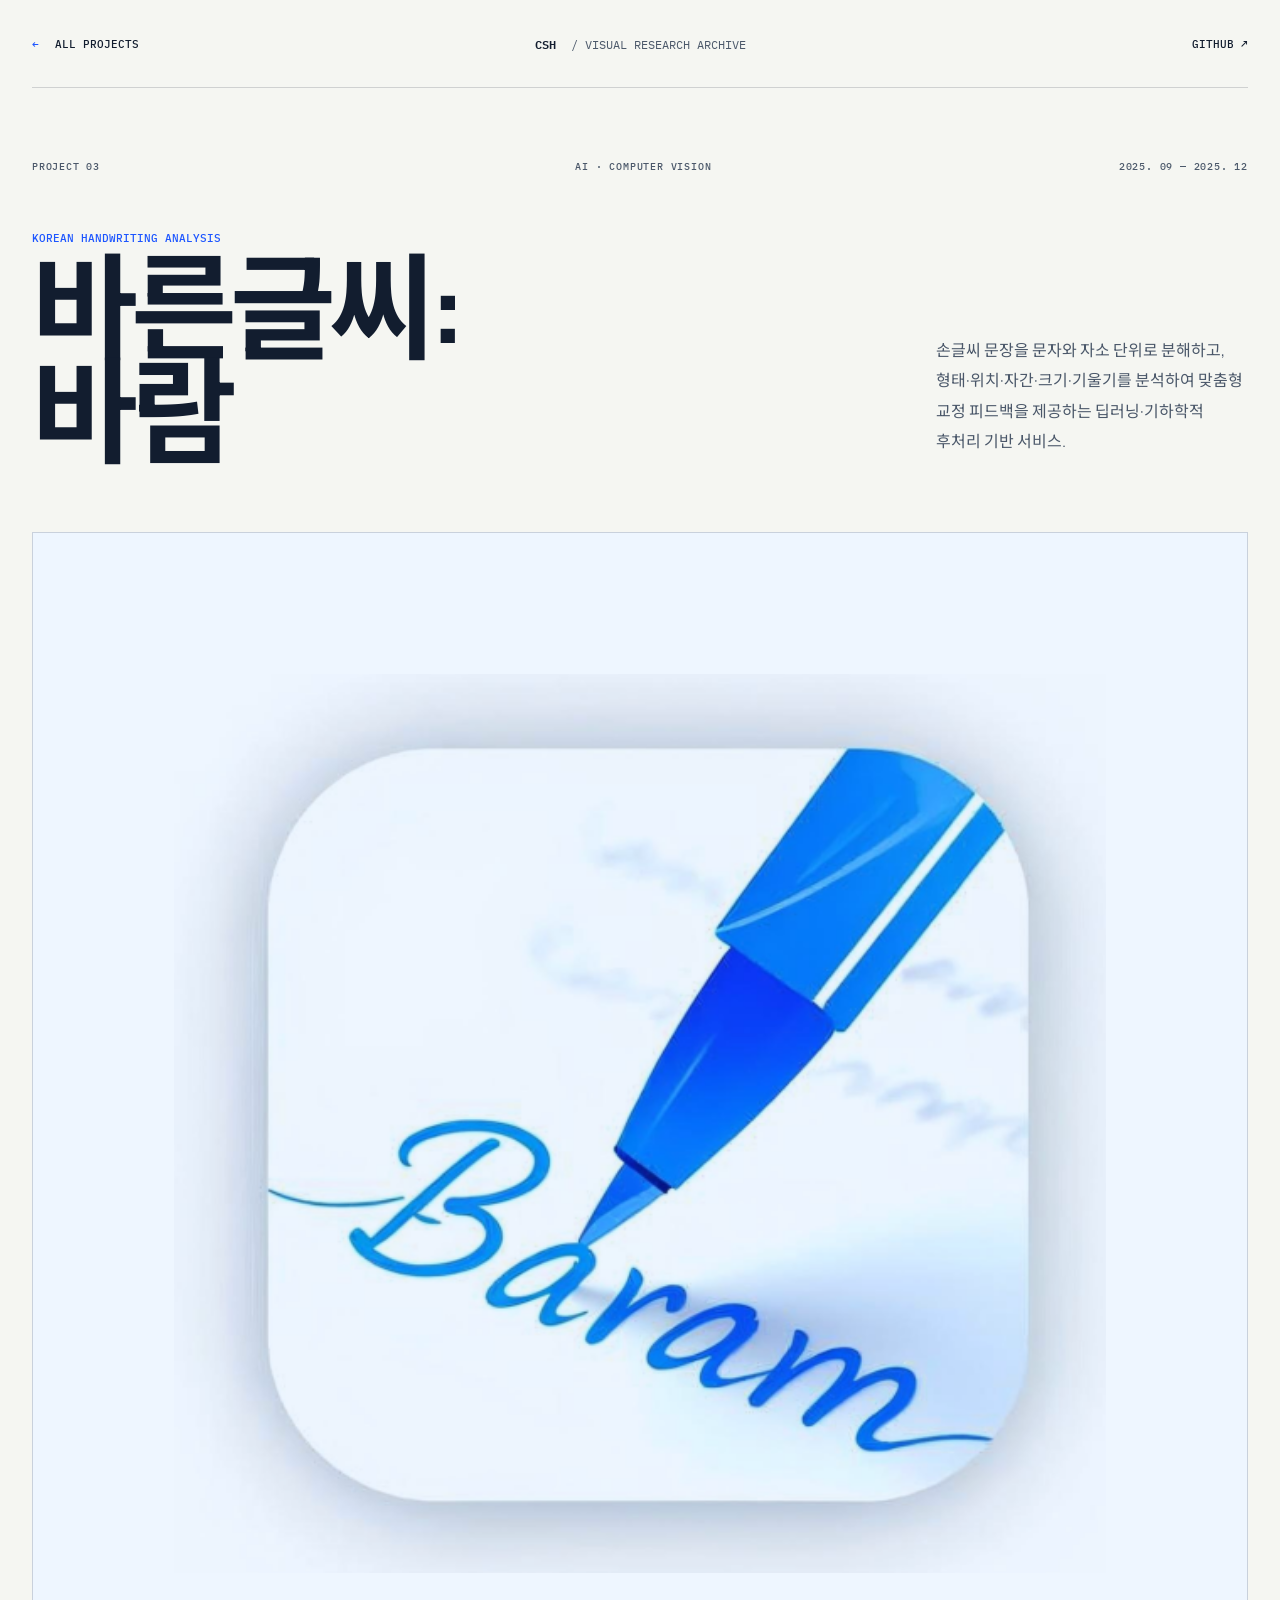
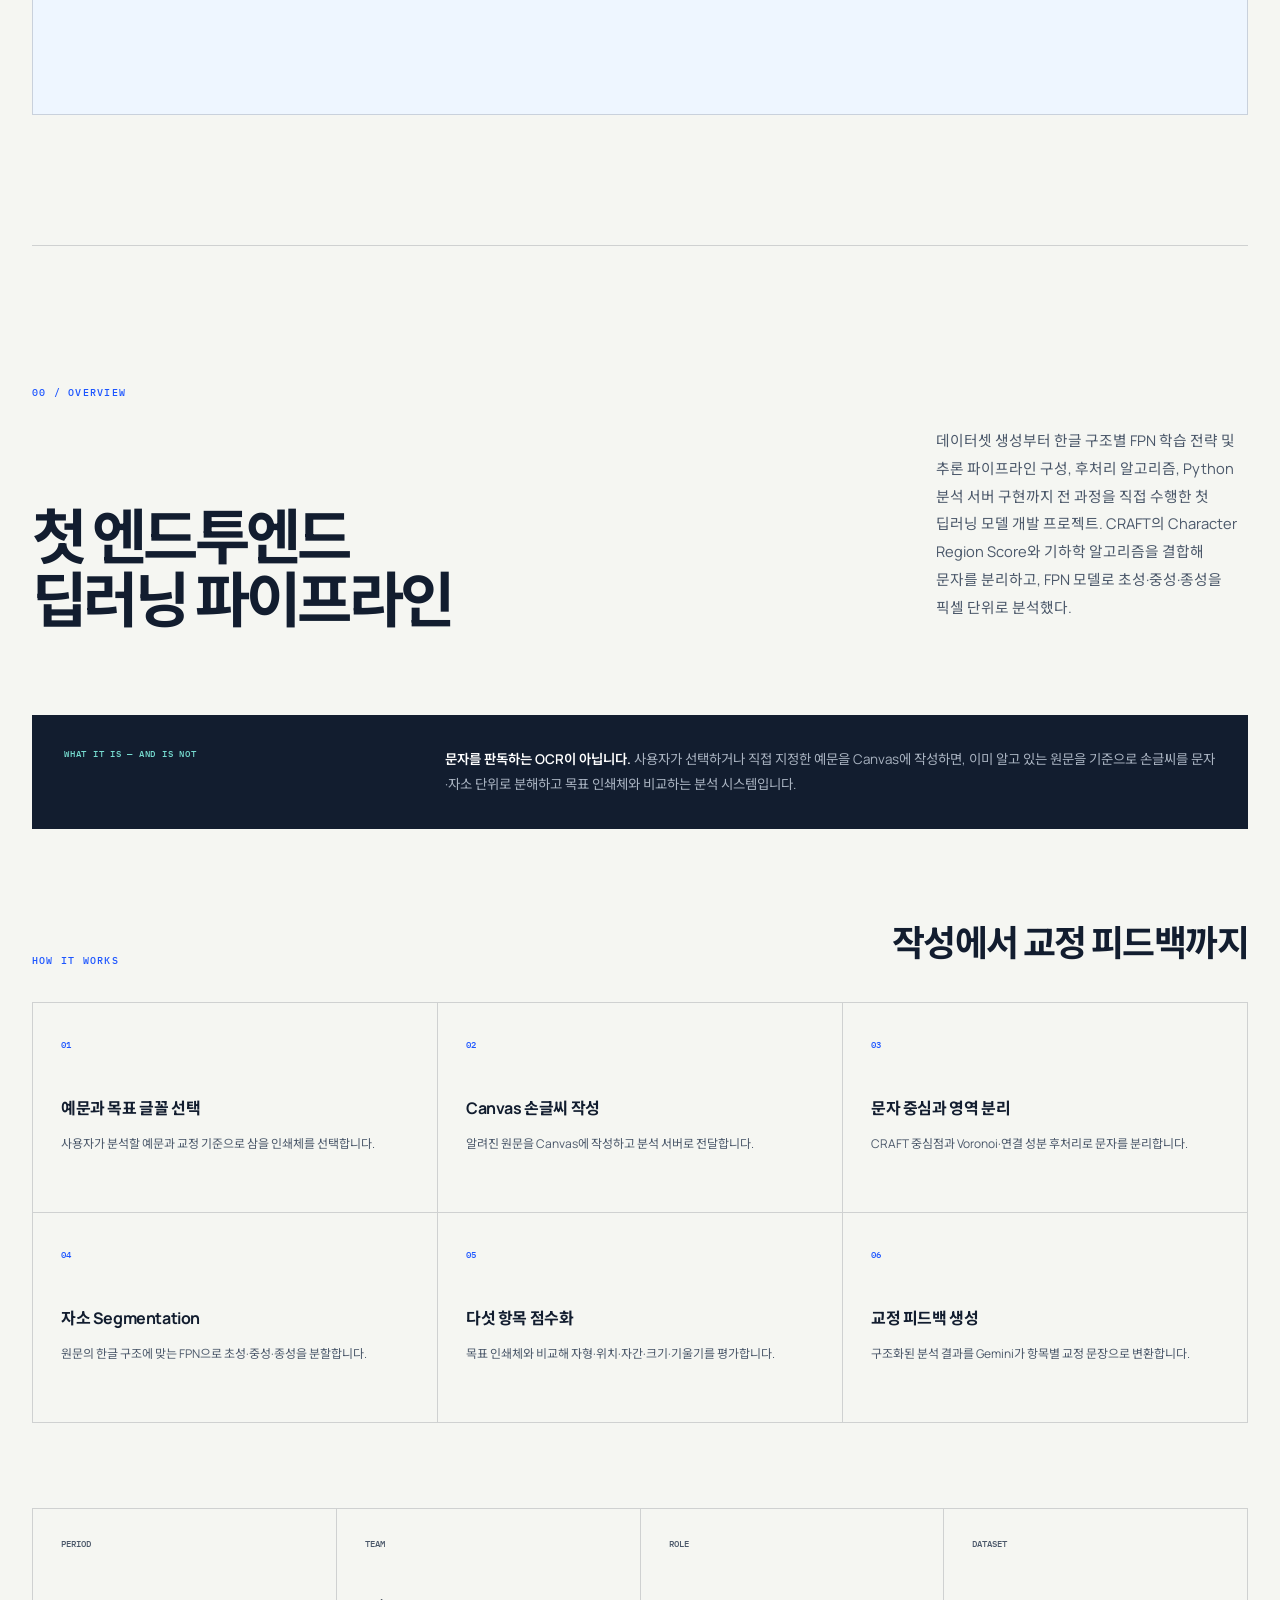
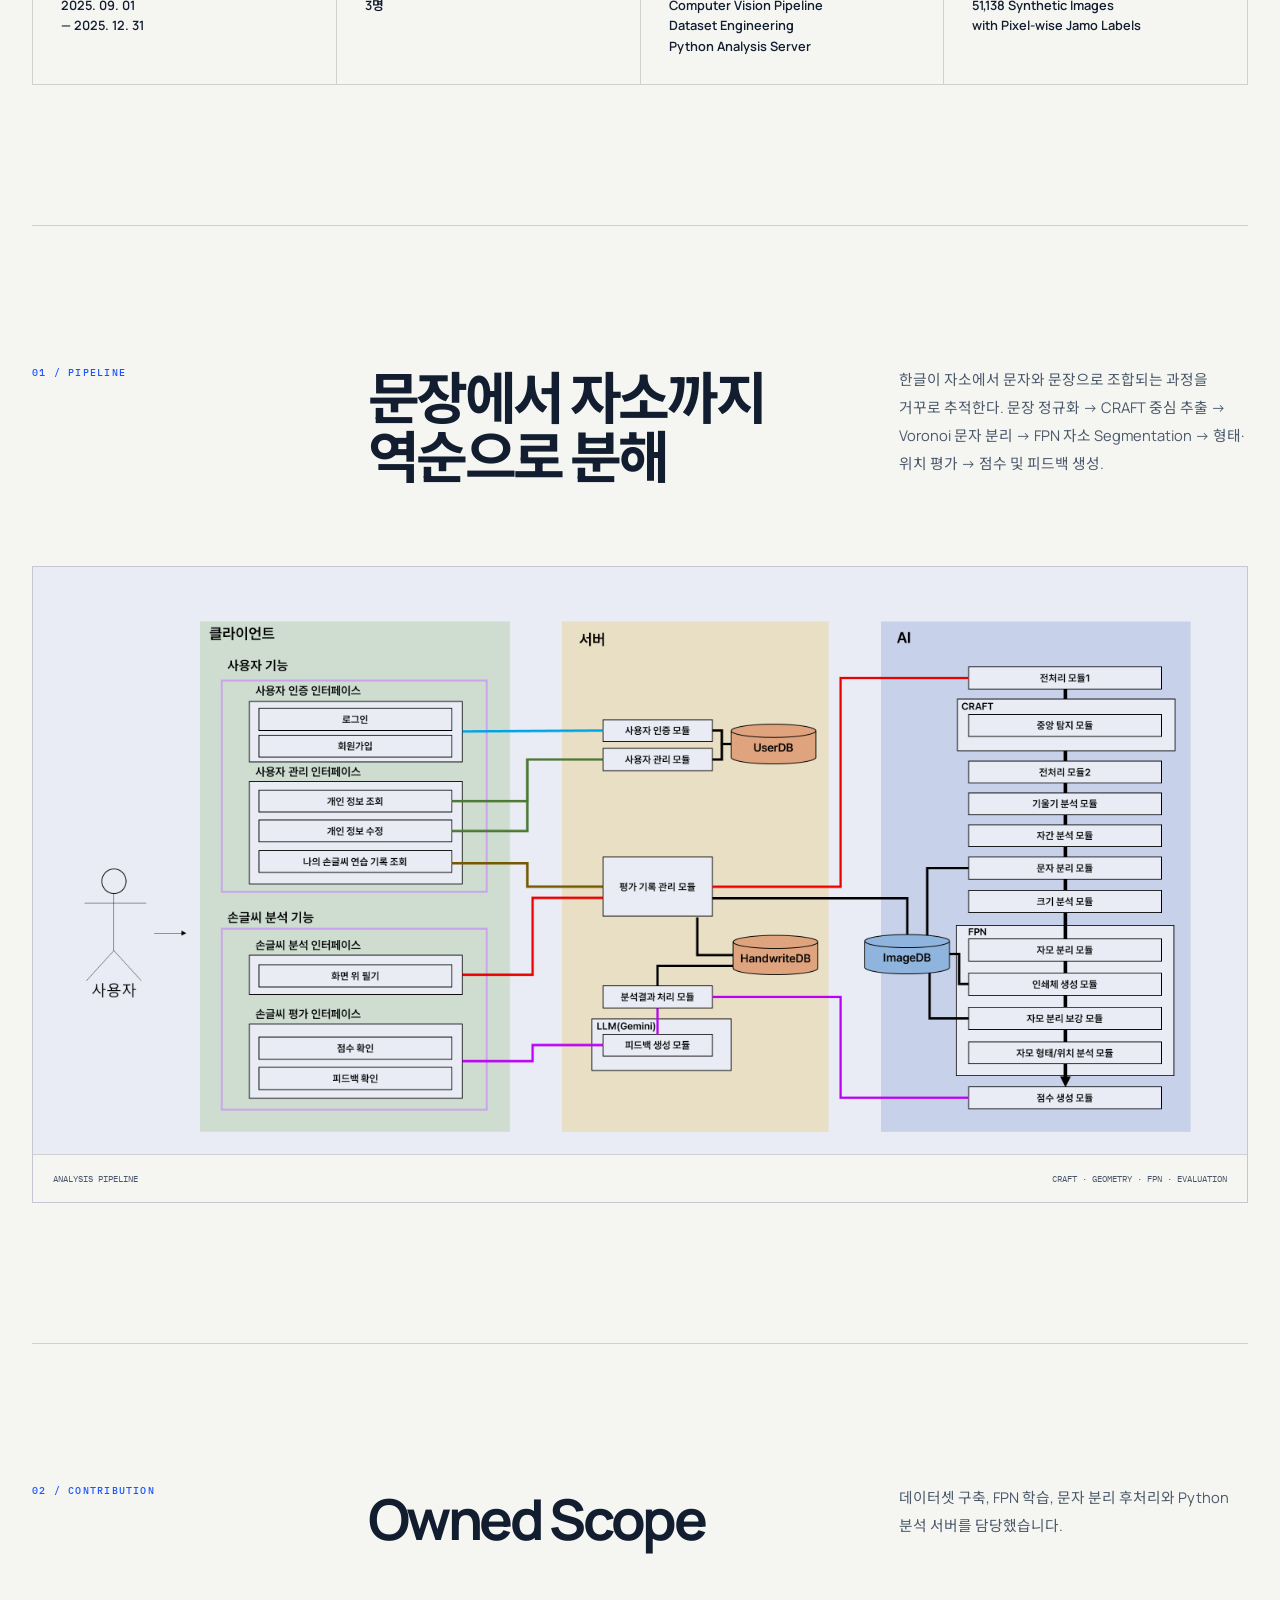
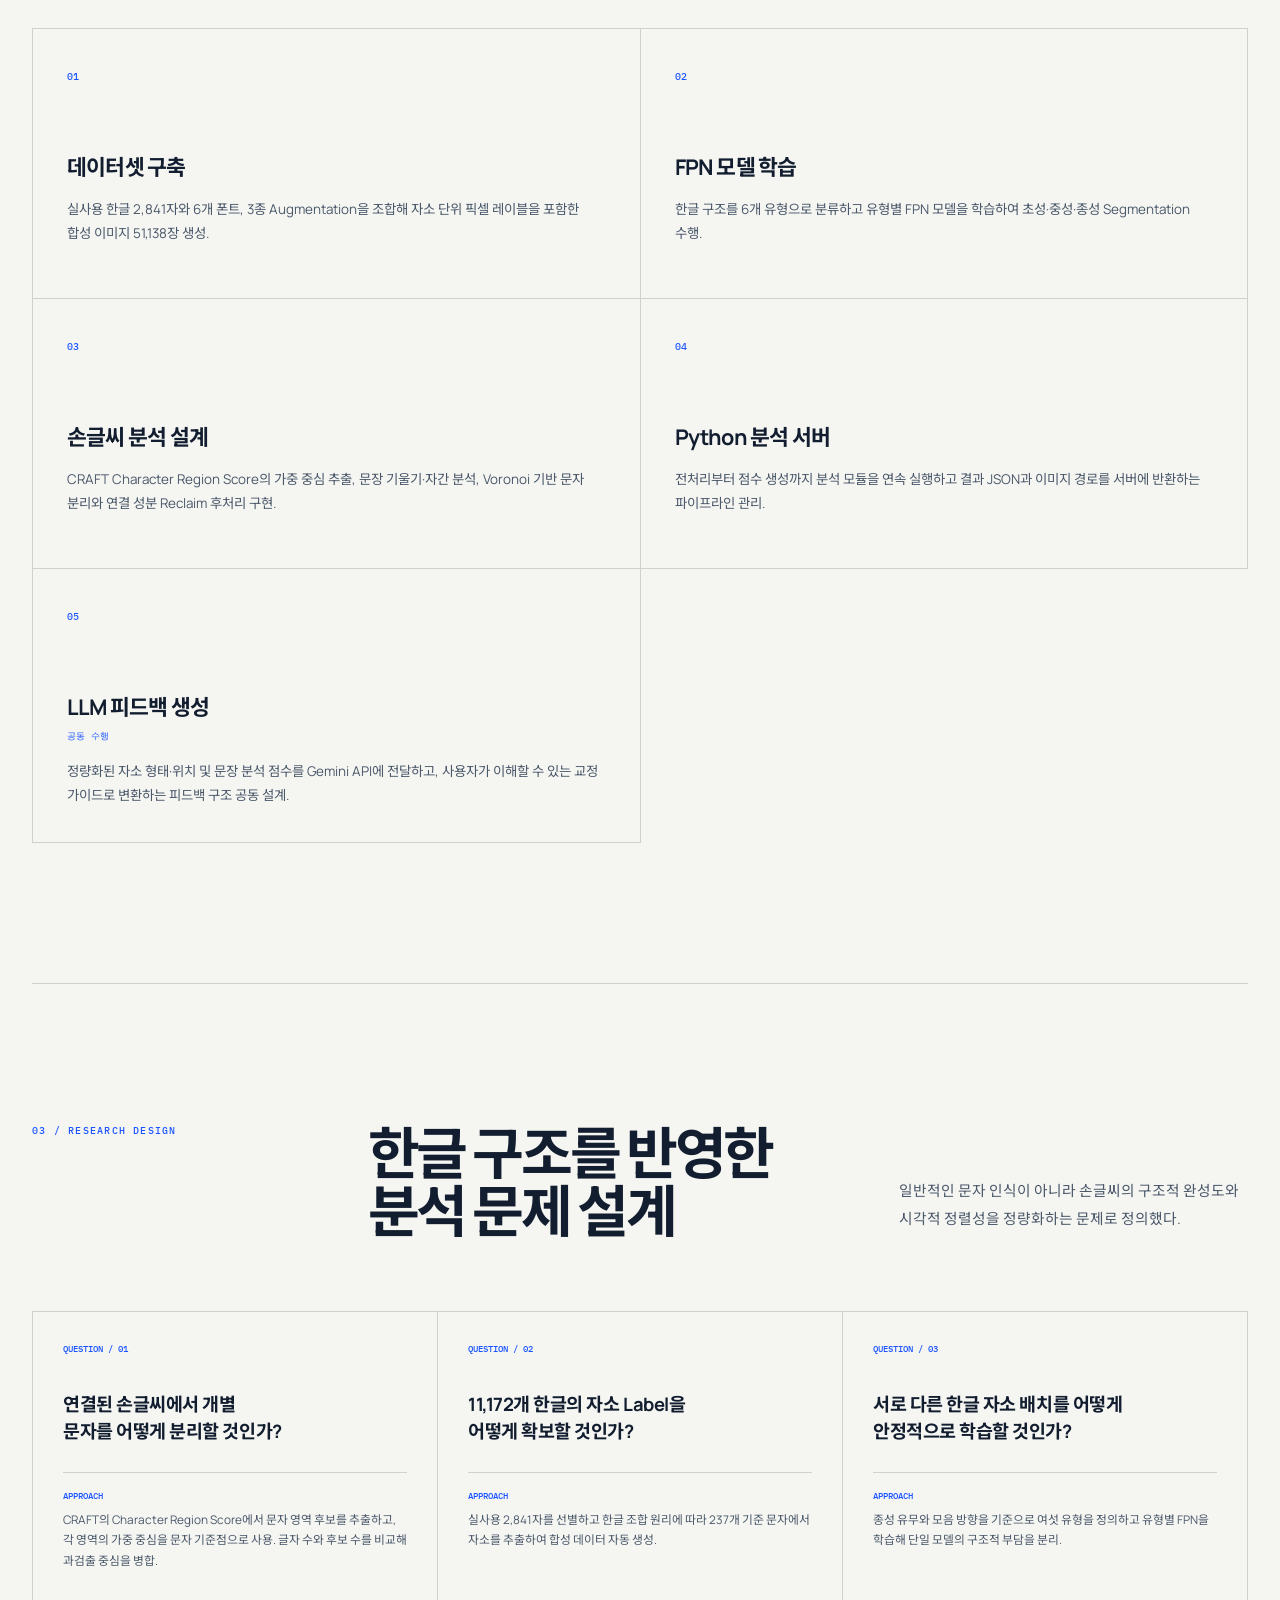
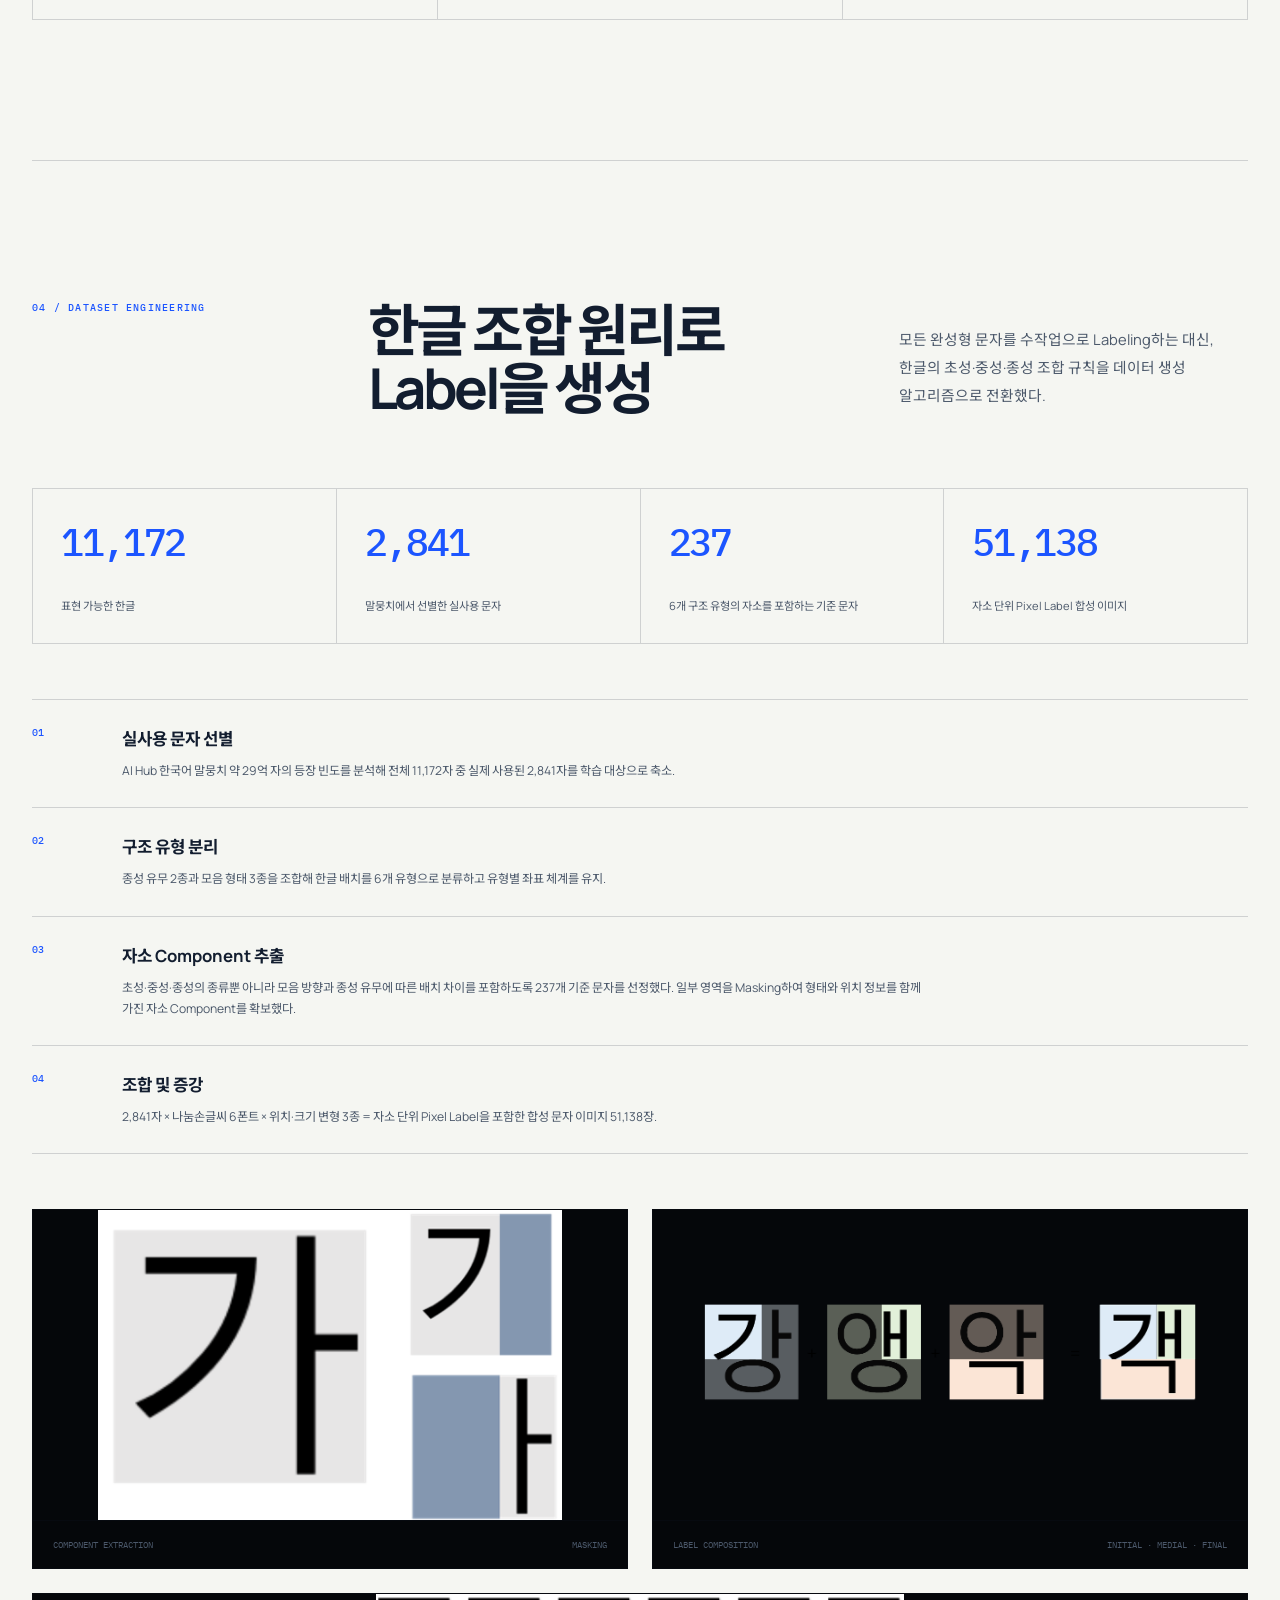
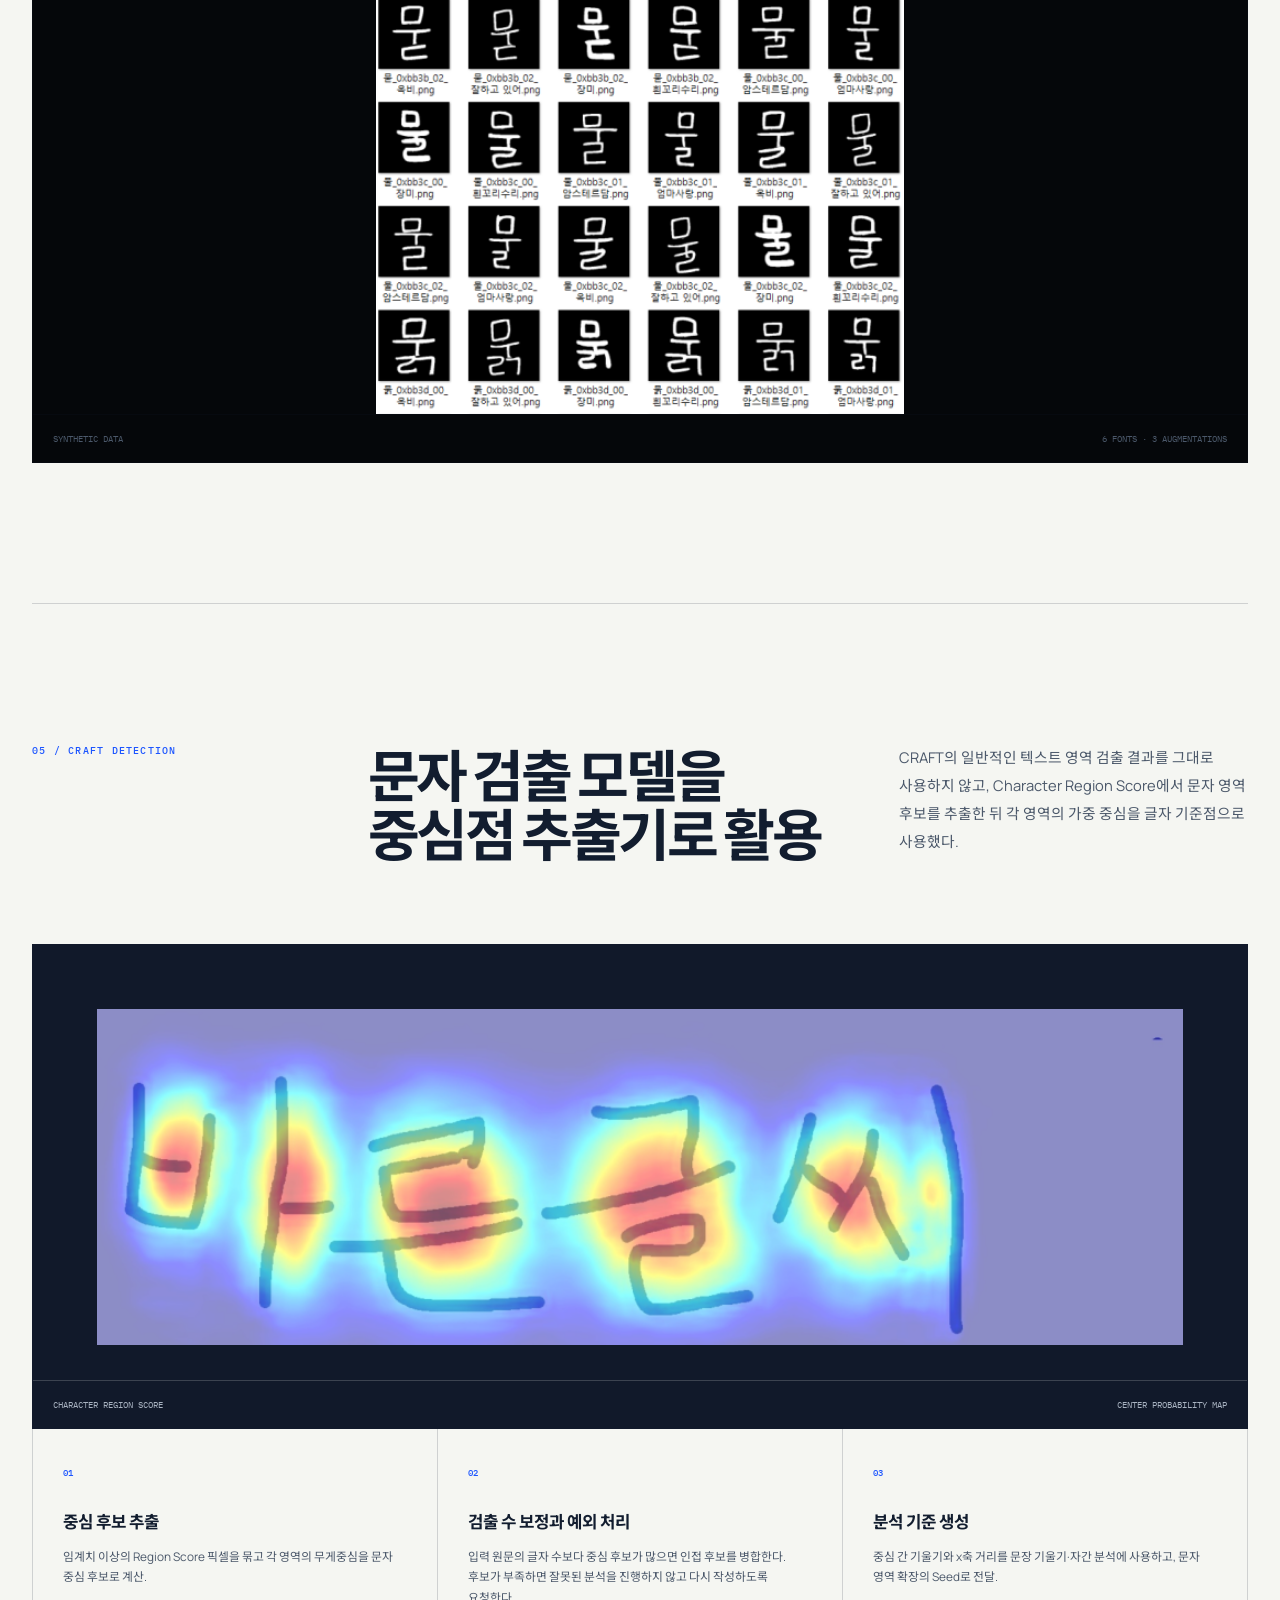
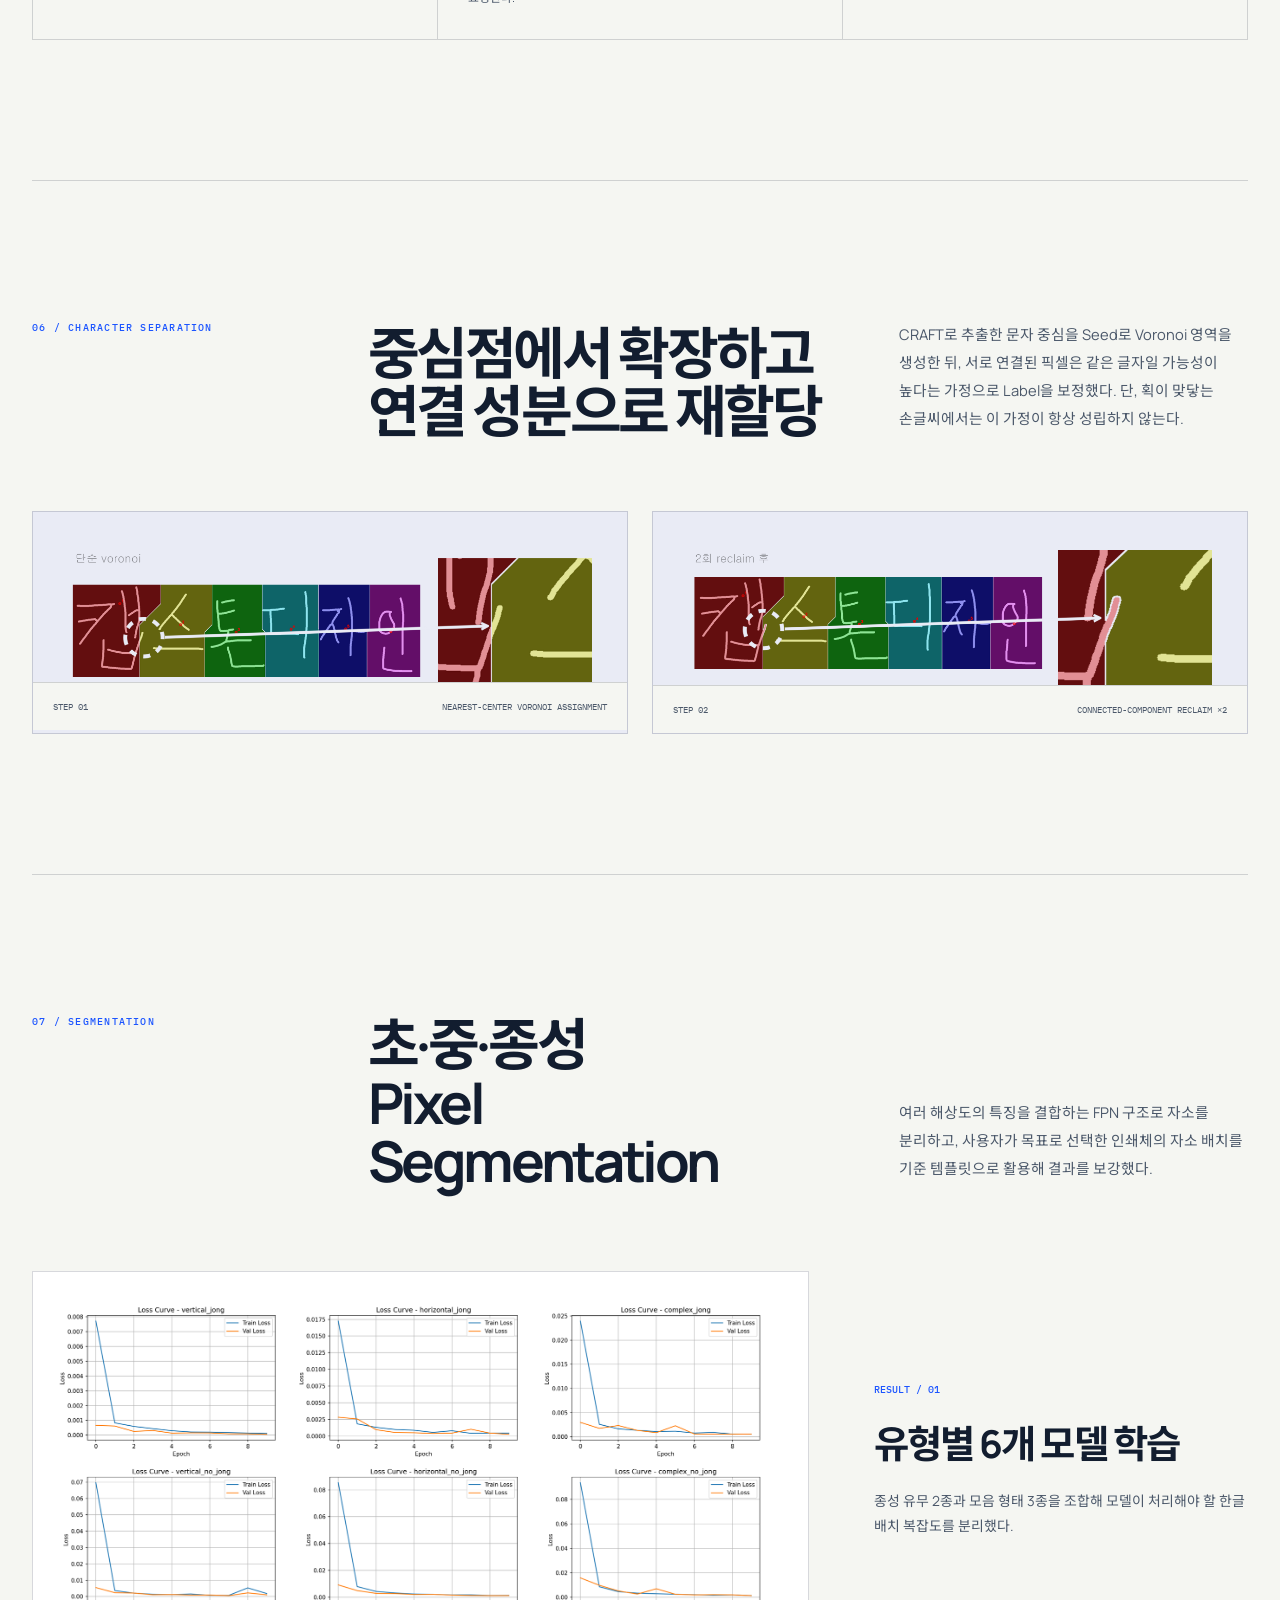
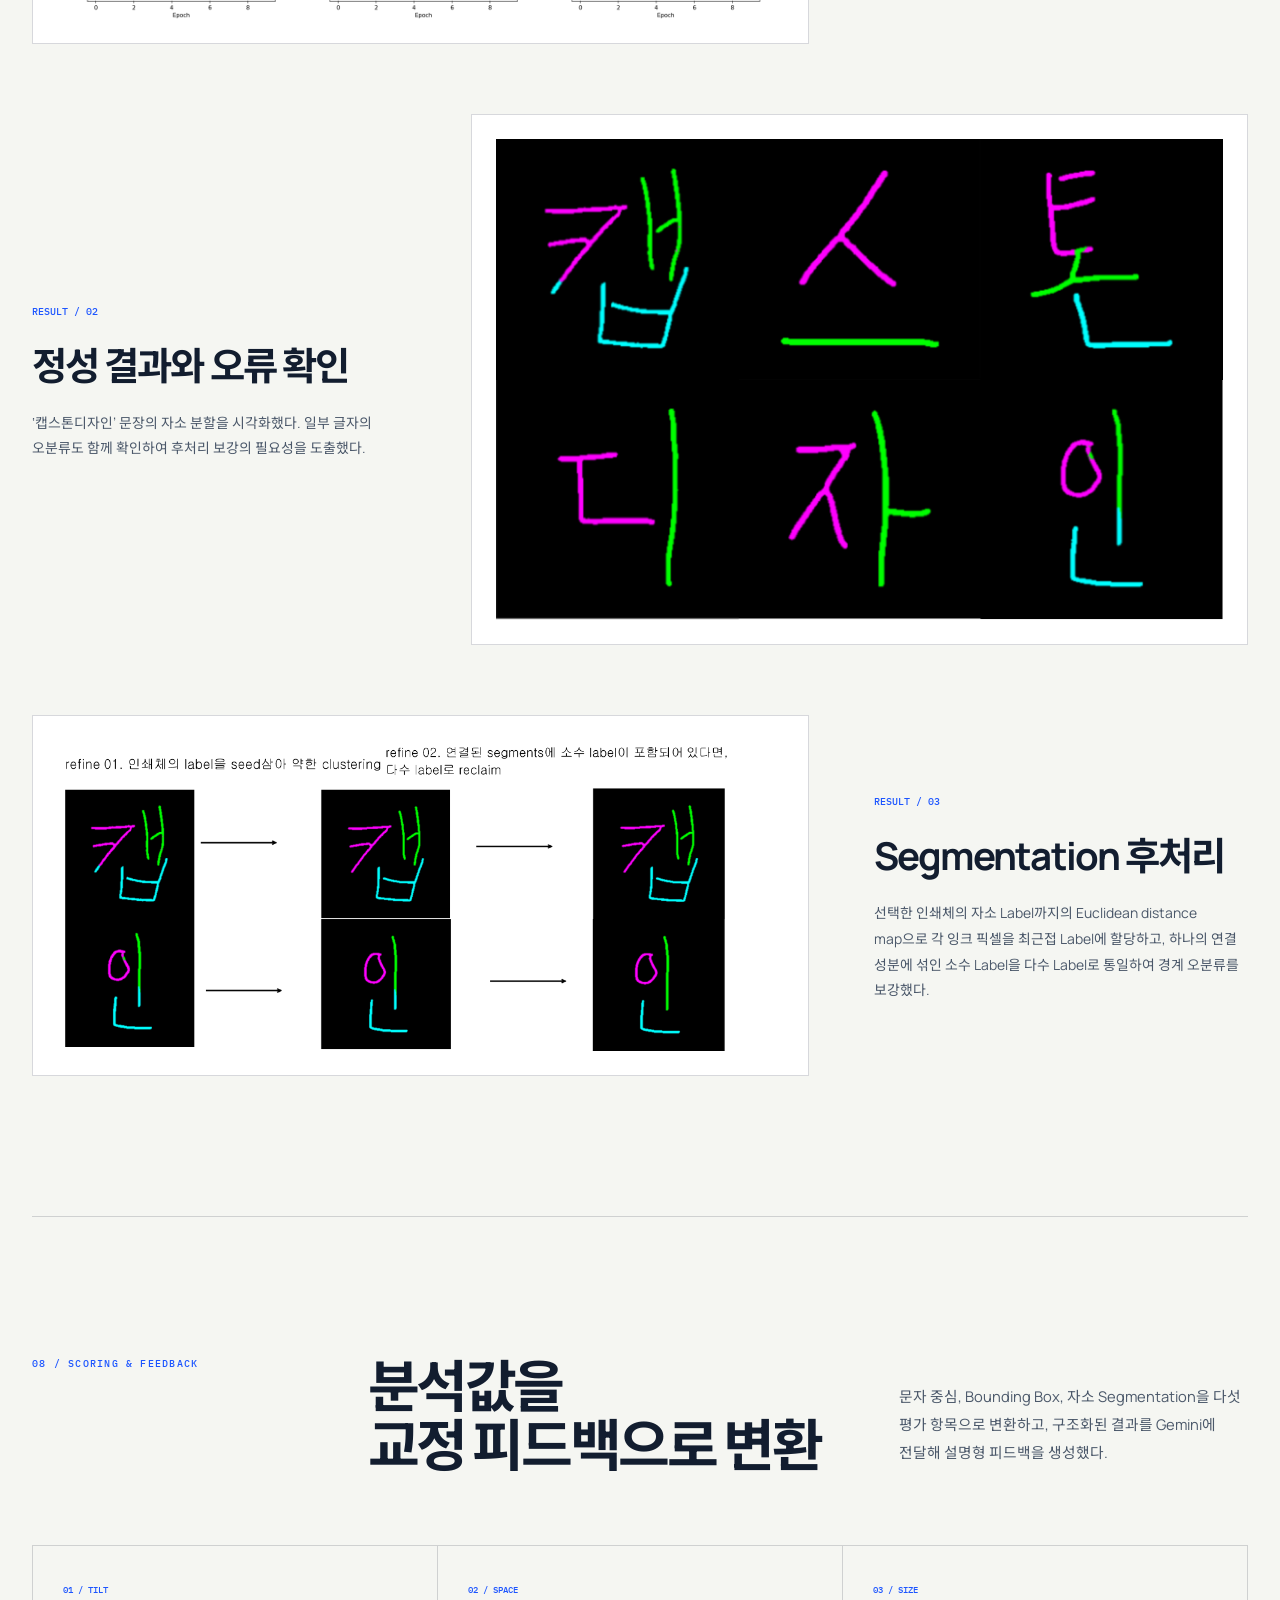
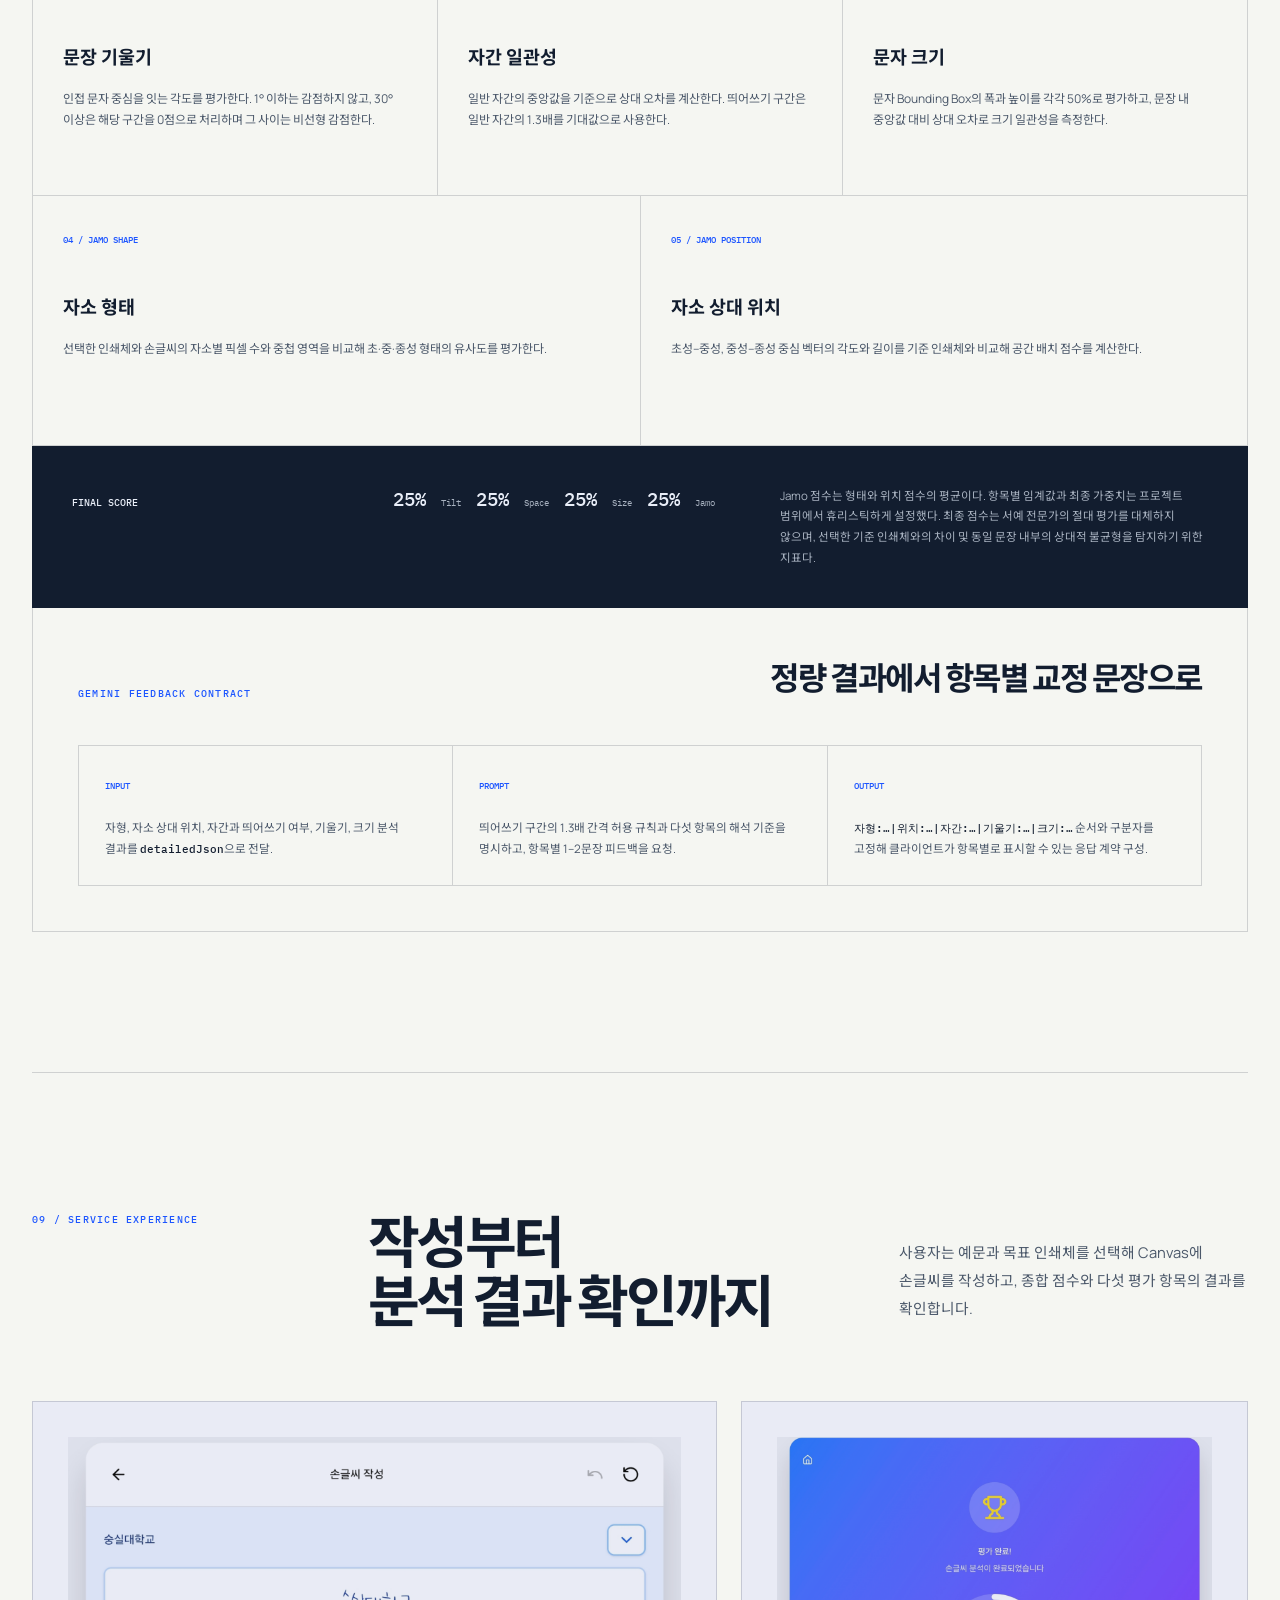
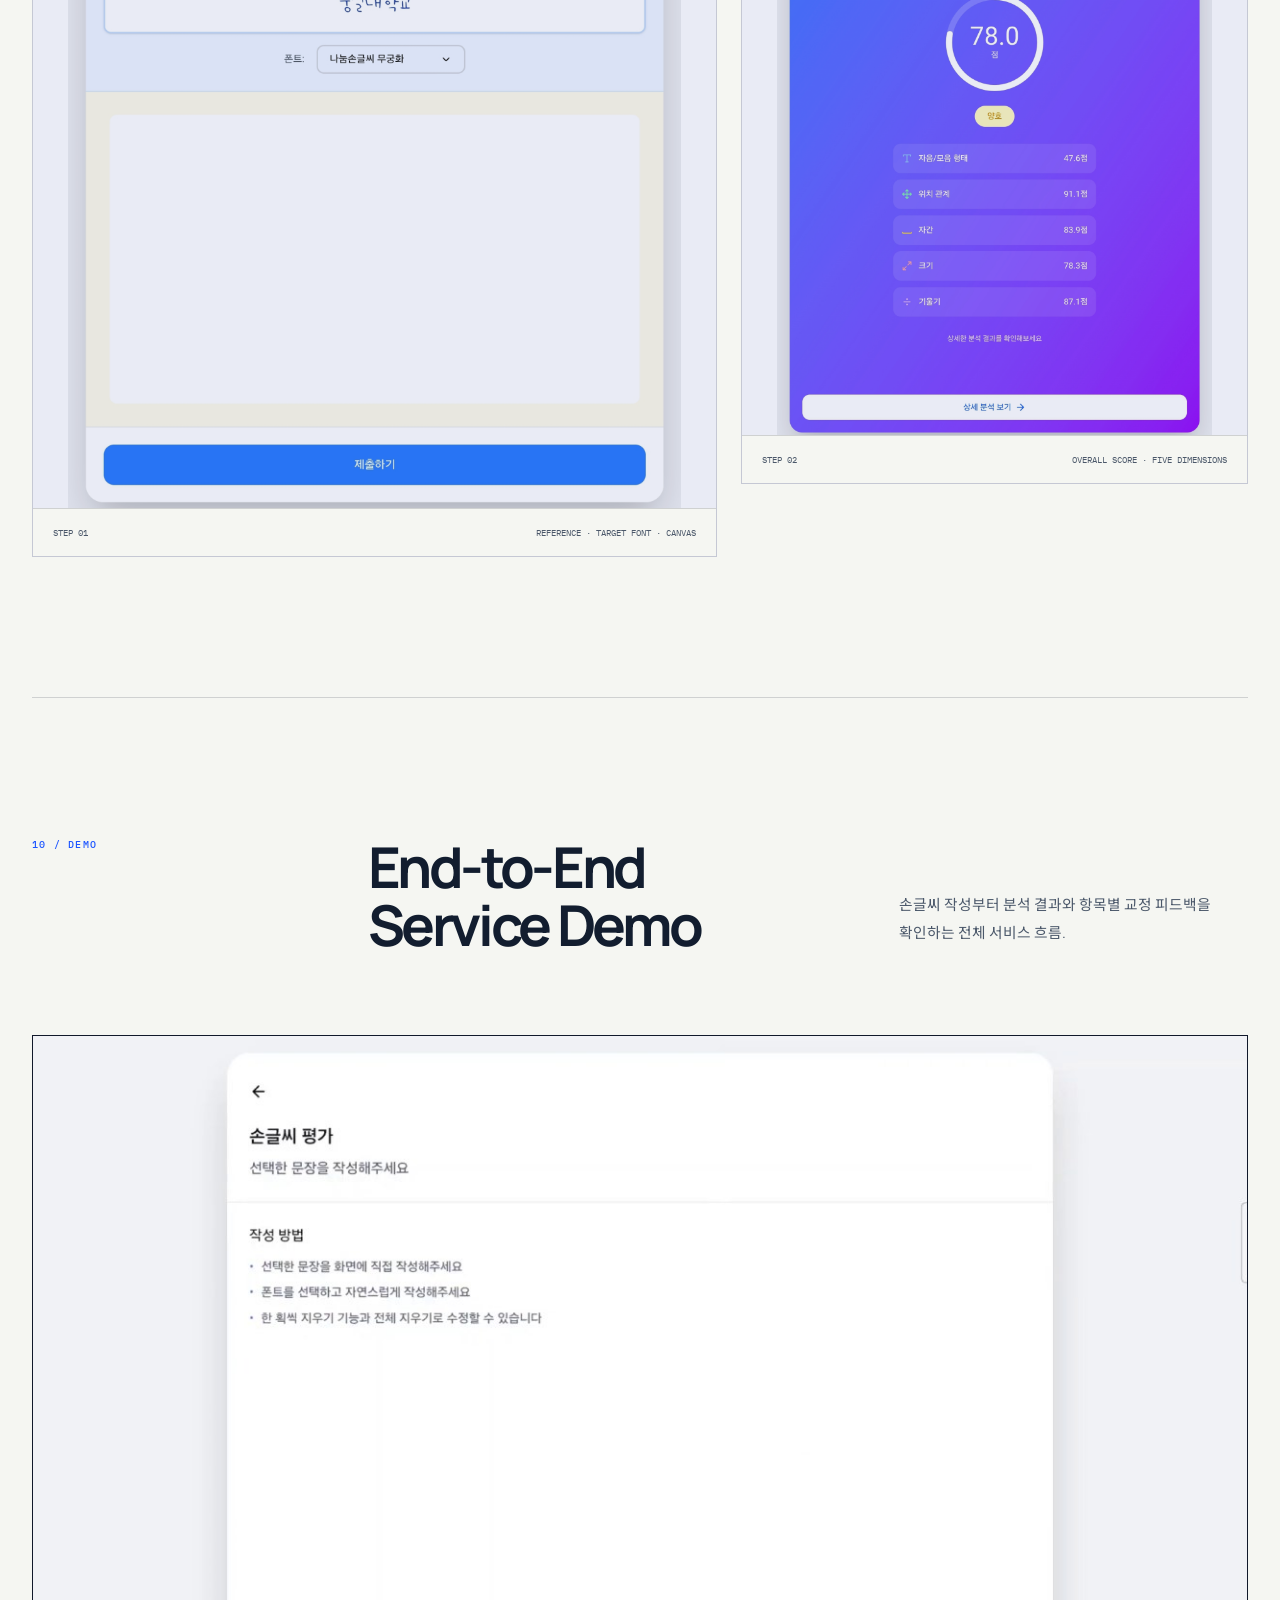
==== projects/baram.html @ 3b2966c3 "Stabilize responsive text wrapping" ====
<!doctype html>
<html lang="ko">
<head>
  <meta charset="UTF-8">
  <meta name="viewport" content="width=device-width, initial-scale=1.0">
  <meta name="description" content="CRAFT와 FPN 기반 한글 손글씨 분석 및 교정 서비스, 바른글씨 바람의 개발 기록입니다.">
  <meta name="theme-color" content="#f5f6f2">
  <title>바른글씨: 바람 | 최세훈 Portfolio</title>
  <link rel="preconnect" href="https://fonts.googleapis.com">
  <link rel="preconnect" href="https://fonts.gstatic.com" crossorigin>
  <link href="https://fonts.googleapis.com/css2?family=IBM+Plex+Mono:wght@400;500&family=Manrope:wght@400;500;600;700&family=Noto+Sans+KR:wght@400;500;600;700&display=swap" rel="stylesheet">
  <link rel="stylesheet" href="./project.css?v=20260731-12">
</head>
<body>
  <a class="skip-link" href="#main">본문으로 바로가기</a>
  <header class="project-header">
    <a class="back-link" href="../index.html#work"><span aria-hidden="true">←</span> All projects</a>
    <a class="wordmark" href="../index.html">CSH <span>/ Visual Research Archive</span></a>
    <a class="repo-link" href="https://github.com/csh0924/Baram_Handwritting_Analysis" target="_blank" rel="noreferrer">GitHub ↗</a>
  </header>

  <main id="main">
    <section class="project-hero">
      <div class="hero-meta">
        <span>PROJECT 03</span>
        <span>AI · COMPUTER VISION</span>
        <span>2025. 09 — 2025. 12</span>
      </div>
      <div class="hero-title">
        <div>
          <p>Korean Handwriting Analysis</p>
          <h1>바른글씨:<br>바람</h1>
        </div>
        <p class="hero-summary">손글씨 문장을 문자와 자소 단위로 분해하고, 형태·위치·자간·크기·기울기를 분석하여 맞춤형 교정 피드백을 제공하는 딥러닝·기하학적 후처리 기반 서비스.</p>
      </div>
      <figure class="hero-image baram-hero-image">
        <img src="../assets/projects/baram/baram-logo.png" alt="바른글씨 바람 애플리케이션 로고">
      </figure>
    </section>

    <section class="overview page-shell" aria-labelledby="overview-title">
      <p class="section-label">00 / OVERVIEW</p>
      <div class="overview-intro">
        <h2 id="overview-title">첫 엔드투엔드<br>딥러닝 파이프라인</h2>
        <p>데이터셋 생성부터 한글 구조별 FPN 학습 전략 및 추론 파이프라인 구성, 후처리 알고리즘, Python 분석 서버 구현까지 전 과정을 직접 수행한 첫 딥러닝 모델 개발 프로젝트. CRAFT의 Character Region Score와 기하학 알고리즘을 결합해 문자를 분리하고, FPN 모델로 초성·중성·종성을 픽셀 단위로 분석했다.</p>
      </div>
      <div class="project-definition">
        <span>WHAT IT IS — AND IS NOT</span>
        <p><strong>문자를 판독하는 OCR이 아닙니다.</strong> 사용자가 선택하거나 직접 지정한 예문을 Canvas에 작성하면, 이미 알고 있는 원문을 기준으로 손글씨를 문자·자소 단위로 분해하고 목표 인쇄체와 비교하는 분석 시스템입니다.</p>
      </div>
      <div class="how-it-works" aria-labelledby="how-it-works-title">
        <div class="how-it-works-heading">
          <p class="section-label">HOW IT WORKS</p>
          <h3 id="how-it-works-title">작성에서 교정 피드백까지</h3>
        </div>
        <ol>
          <li><span>01</span><h4>예문과 목표 글꼴 선택</h4><p>사용자가 분석할 예문과 교정 기준으로 삼을 인쇄체를 선택합니다.</p></li>
          <li><span>02</span><h4>Canvas 손글씨 작성</h4><p>알려진 원문을 Canvas에 작성하고 분석 서버로 전달합니다.</p></li>
          <li><span>03</span><h4>문자 중심과 영역 분리</h4><p>CRAFT 중심점과 Voronoi·연결 성분 후처리로 문자를 분리합니다.</p></li>
          <li><span>04</span><h4>자소 Segmentation</h4><p>원문의 한글 구조에 맞는 FPN으로 초성·중성·종성을 분할합니다.</p></li>
          <li><span>05</span><h4>다섯 항목 점수화</h4><p>목표 인쇄체와 비교해 자형·위치·자간·크기·기울기를 평가합니다.</p></li>
          <li><span>06</span><h4>교정 피드백 생성</h4><p>구조화된 분석 결과를 Gemini가 항목별 교정 문장으로 변환합니다.</p></li>
        </ol>
      </div>
      <dl class="fact-grid">
        <div><dt>Period</dt><dd>2025. 09. 01<br>— 2025. 12. 31</dd></div>
        <div><dt>Team</dt><dd>3명</dd></div>
        <div><dt>Role</dt><dd>Computer Vision Pipeline<br>Dataset Engineering<br>Python Analysis Server</dd></div>
        <div><dt>Dataset</dt><dd>51,138 Synthetic Images<br>with Pixel-wise Jamo Labels</dd></div>
      </dl>
    </section>

    <section class="visual-section page-shell" aria-labelledby="pipeline-title">
      <div class="section-heading">
        <p class="section-label">01 / PIPELINE</p>
        <div>
          <h2 id="pipeline-title">문장에서 자소까지<br>역순으로 분해</h2>
          <p>한글이 자소에서 문자와 문장으로 조합되는 과정을 거꾸로 추적한다. 문장 정규화 → CRAFT 중심 추출 → Voronoi 문자 분리 → FPN 자소 Segmentation → 형태·위치 평가 → 점수 및 피드백 생성.</p>
        </div>
      </div>
      <figure class="media-frame media-light">
        <img src="../assets/projects/baram/baram-pipeline.png" alt="클라이언트, 서버, CRAFT와 FPN 분석 모듈로 구성된 바람 전체 파이프라인">
        <figcaption><span>ANALYSIS PIPELINE</span><span>CRAFT · Geometry · FPN · Evaluation</span></figcaption>
      </figure>
    </section>

    <section class="contribution page-shell" aria-labelledby="contribution-title">
      <div class="section-heading">
        <p class="section-label">02 / CONTRIBUTION</p>
        <div><h2 id="contribution-title">Owned Scope</h2><p>데이터셋 구축, FPN 학습, 문자 분리 후처리와 Python 분석 서버를 담당했습니다.</p></div>
      </div>
      <div class="contribution-grid">
        <article><span>01</span><h3>데이터셋 구축</h3><p>실사용 한글 2,841자와 6개 폰트, 3종 Augmentation을 조합해 자소 단위 픽셀 레이블을 포함한 합성 이미지 51,138장 생성.</p></article>
        <article><span>02</span><h3>FPN 모델 학습</h3><p>한글 구조를 6개 유형으로 분류하고 유형별 FPN 모델을 학습하여 초성·중성·종성 Segmentation 수행.</p></article>
        <article><span>03</span><h3>손글씨 분석 설계</h3><p>CRAFT Character Region Score의 가중 중심 추출, 문장 기울기·자간 분석, Voronoi 기반 문자 분리와 연결 성분 Reclaim 후처리 구현.</p></article>
        <article><span>04</span><h3>Python 분석 서버</h3><p>전처리부터 점수 생성까지 분석 모듈을 연속 실행하고 결과 JSON과 이미지 경로를 서버에 반환하는 파이프라인 관리.</p></article>
        <article><span>05</span><h3>LLM 피드백 생성 <small>공동 수행</small></h3><p>정량화된 자소 형태·위치 및 문장 분석 점수를 Gemini API에 전달하고, 사용자가 이해할 수 있는 교정 가이드로 변환하는 피드백 구조 공동 설계.</p></article>
      </div>
    </section>

    <section class="research page-shell" aria-labelledby="research-title">
      <div class="section-heading">
        <p class="section-label">03 / RESEARCH DESIGN</p>
        <div><h2 id="research-title">한글 구조를 반영한<br>분석 문제 설계</h2><p>일반적인 문자 인식이 아니라 손글씨의 구조적 완성도와 시각적 정렬성을 정량화하는 문제로 정의했다.</p></div>
      </div>
      <div class="decision-grid research-grid">
        <article><p class="decision-index">QUESTION / 01</p><h3>연결된 손글씨에서 개별 문자를 어떻게 분리할 것인가?</h3><dl><div><dt>Approach</dt><dd>CRAFT의 Character Region Score에서 문자 영역 후보를 추출하고, 각 영역의 가중 중심을 문자 기준점으로 사용. 글자 수와 후보 수를 비교해 과검출 중심을 병합.</dd></div></dl></article>
        <article><p class="decision-index">QUESTION / 02</p><h3>11,172개 한글의 자소 Label을 어떻게 확보할 것인가?</h3><dl><div><dt>Approach</dt><dd>실사용 2,841자를 선별하고 한글 조합 원리에 따라 237개 기준 문자에서 자소를 추출하여 합성 데이터 자동 생성.</dd></div></dl></article>
        <article><p class="decision-index">QUESTION / 03</p><h3>서로 다른 한글 자소 배치를 어떻게 안정적으로 학습할 것인가?</h3><dl><div><dt>Approach</dt><dd>종성 유무와 모음 방향을 기준으로 여섯 유형을 정의하고 유형별 FPN을 학습해 단일 모델의 구조적 부담을 분리.</dd></div></dl></article>
      </div>
    </section>

    <section class="dataset page-shell" aria-labelledby="dataset-title">
      <div class="section-heading">
        <p class="section-label">04 / DATASET ENGINEERING</p>
        <div><h2 id="dataset-title">한글 조합 원리로<br>Label을 생성</h2><p>모든 완성형 문자를 수작업으로 Labeling하는 대신, 한글의 초성·중성·종성 조합 규칙을 데이터 생성 알고리즘으로 전환했다.</p></div>
      </div>
      <div class="dataset-metrics" aria-label="데이터셋 생성 규모">
        <div><strong>11,172</strong><span>표현 가능한 한글</span></div>
        <div><strong>2,841</strong><span>말뭉치에서 선별한 실사용 문자</span></div>
        <div><strong>237</strong><span>6개 구조 유형의 자소를 포함하는 기준 문자</span></div>
        <div><strong>51,138</strong><span>자소 단위 Pixel Label 합성 이미지</span></div>
      </div>
      <ol class="dataset-steps">
        <li><span>01</span><div><h3>실사용 문자 선별</h3><p>AI Hub 한국어 말뭉치 약 29억 자의 등장 빈도를 분석해 전체 11,172자 중 실제 사용된 2,841자를 학습 대상으로 축소.</p></div></li>
        <li><span>02</span><div><h3>구조 유형 분리</h3><p>종성 유무 2종과 모음 형태 3종을 조합해 한글 배치를 6개 유형으로 분류하고 유형별 좌표 체계를 유지.</p></div></li>
        <li><span>03</span><div><h3>자소 Component 추출</h3><p>초성·중성·종성의 종류뿐 아니라 모음 방향과 종성 유무에 따른 배치 차이를 포함하도록 237개 기준 문자를 선정했다. 일부 영역을 Masking하여 형태와 위치 정보를 함께 가진 자소 Component를 확보했다.</p></div></li>
        <li><span>04</span><div><h3>조합 및 증강</h3><p>2,841자 × 나눔손글씨 6폰트 × 위치·크기 변형 3종 = 자소 단위 Pixel Label을 포함한 합성 문자 이미지 51,138장.</p></div></li>
      </ol>
      <div class="dataset-gallery">
        <figure class="media-frame media-dark"><img src="../assets/projects/baram/baram-dataset-component.png" alt="완성형 한글 가에서 초성과 중성 Component를 Masking으로 분리하는 과정"><figcaption><span>COMPONENT EXTRACTION</span><span>Masking</span></figcaption></figure>
        <figure class="media-frame media-dark"><img src="../assets/projects/baram/baram-dataset-composition.png" alt="초성 중성 종성 Component를 조합해 완성형 한글을 만드는 과정"><figcaption><span>LABEL COMPOSITION</span><span>Initial · Medial · Final</span></figcaption></figure>
        <figure class="media-frame media-dark dataset-sample"><img src="../assets/projects/baram/baram-dataset-samples.png" alt="여러 나눔손글씨 폰트와 증강으로 생성된 Label 데이터 예시"><figcaption><span>SYNTHETIC DATA</span><span>6 Fonts · 3 Augmentations</span></figcaption></figure>
      </div>
    </section>

    <section class="flow page-shell" aria-labelledby="craft-title">
      <div class="section-heading">
        <p class="section-label">05 / CRAFT DETECTION</p>
        <div><h2 id="craft-title">문자 검출 모델을<br>중심점 추출기로 활용</h2><p>CRAFT의 일반적인 텍스트 영역 검출 결과를 그대로 사용하지 않고, Character Region Score에서 문자 영역 후보를 추출한 뒤 각 영역의 가중 중심을 글자 기준점으로 사용했다.</p></div>
      </div>
      <figure class="media-frame craft-frame">
        <img src="../assets/projects/baram/baram-craft-centers.png" alt="손글씨 위에 시각화한 CRAFT 문자 중심 확률 맵">
        <figcaption><span>CHARACTER REGION SCORE</span><span>Center Probability Map</span></figcaption>
      </figure>
      <div class="craft-notes">
        <article><span>01</span><h3>중심 후보 추출</h3><p>임계치 이상의 Region Score 픽셀을 묶고 각 영역의 무게중심을 문자 중심 후보로 계산.</p></article>
        <article><span>02</span><h3>검출 수 보정과 예외 처리</h3><p>입력 원문의 글자 수보다 중심 후보가 많으면 인접 후보를 병합한다. 후보가 부족하면 잘못된 분석을 진행하지 않고 다시 작성하도록 요청한다.</p></article>
        <article><span>03</span><h3>분석 기준 생성</h3><p>중심 간 기울기와 x축 거리를 문장 기울기·자간 분석에 사용하고, 문자 영역 확장의 Seed로 전달.</p></article>
      </div>
    </section>

    <section class="flow page-shell" aria-labelledby="separation-title">
      <div class="section-heading">
        <p class="section-label">06 / CHARACTER SEPARATION</p>
        <div><h2 id="separation-title">중심점에서 확장하고<br>연결 성분으로 재할당</h2><p>CRAFT로 추출한 문자 중심을 Seed로 Voronoi 영역을 생성한 뒤, 서로 연결된 픽셀은 같은 글자일 가능성이 높다는 가정으로 Label을 보정했다. 단, 획이 맞닿는 손글씨에서는 이 가정이 항상 성립하지 않는다.</p></div>
      </div>
      <div class="baram-comparison">
        <figure class="media-frame media-light"><img src="../assets/projects/baram/baram-voronoi.png" alt="각 픽셀을 가장 가까운 CRAFT 문자 중심의 Label로 할당한 Voronoi 영역"><figcaption><span>STEP 01</span><span>NEAREST-CENTER VORONOI ASSIGNMENT</span></figcaption></figure>
        <figure class="media-frame media-light"><img src="../assets/projects/baram/baram-reclaim.png" alt="연결 성분에 포함된 픽셀을 다수 문자 Label로 다시 할당한 결과"><figcaption><span>STEP 02</span><span>CONNECTED-COMPONENT RECLAIM ×2</span></figcaption></figure>
      </div>
    </section>

    <section class="results page-shell" aria-labelledby="results-title">
      <div class="section-heading">
        <p class="section-label">07 / SEGMENTATION</p>
        <div><h2 id="results-title">초·중·종성<br>Pixel Segmentation</h2><p>여러 해상도의 특징을 결합하는 FPN 구조로 자소를 분리하고, 사용자가 목표로 선택한 인쇄체의 자소 배치를 기준 템플릿으로 활용해 결과를 보강했다.</p></div>
      </div>
      <div class="result-grid">
        <article class="result-card">
          <figure class="media-frame media-light"><img src="../assets/projects/baram/baram-training-curves.png" alt="한글 유형별 여섯 FPN 모델의 학습 및 검증 손실 그래프"></figure>
          <div><span class="result-index">RESULT / 01</span><h3>유형별 6개 모델 학습</h3><p>종성 유무 2종과 모음 형태 3종을 조합해 모델이 처리해야 할 한글 배치 복잡도를 분리했다.</p></div>
        </article>
        <article class="result-card">
          <figure class="media-frame media-light"><img src="../assets/projects/baram/baram-segmentation-result.png" alt="캡스톤디자인 손글씨의 초성 중성 종성 Segmentation 시각화"></figure>
          <div><span class="result-index">RESULT / 02</span><h3>정성 결과와 오류 확인</h3><p>‘캡스톤디자인’ 문장의 자소 분할을 시각화했다. 일부 글자의 오분류도 함께 확인하여 후처리 보강의 필요성을 도출했다.</p></div>
        </article>
        <article class="result-card">
          <figure class="media-frame media-dark"><img src="../assets/projects/baram/baram-segmentation-refinement.png" alt="인쇄체 기준과 연결 성분을 이용한 자소 Segmentation 보강 과정"></figure>
          <div><span class="result-index">RESULT / 03</span><h3>Segmentation 후처리</h3><p>선택한 인쇄체의 자소 Label까지의 Euclidean distance map으로 각 잉크 픽셀을 최근접 Label에 할당하고, 하나의 연결 성분에 섞인 소수 Label을 다수 Label로 통일하여 경계 오분류를 보강했다.</p></div>
        </article>
      </div>
    </section>

    <section class="scoring page-shell" aria-labelledby="scoring-title">
      <div class="section-heading">
        <p class="section-label">08 / SCORING &amp; FEEDBACK</p>
        <div><h2 id="scoring-title">분석값을<br>교정 피드백으로 변환</h2><p>문자 중심, Bounding Box, 자소 Segmentation을 다섯 평가 항목으로 변환하고, 구조화된 결과를 Gemini에 전달해 설명형 피드백을 생성했다.</p></div>
      </div>
      <div class="scoring-grid">
        <article><span>01 / TILT</span><h3>문장 기울기</h3><p>인접 문자 중심을 잇는 각도를 평가한다. 1° 이하는 감점하지 않고, 30° 이상은 해당 구간을 0점으로 처리하며 그 사이는 비선형 감점한다.</p></article>
        <article><span>02 / SPACE</span><h3>자간 일관성</h3><p>일반 자간의 중앙값을 기준으로 상대 오차를 계산한다. 띄어쓰기 구간은 일반 자간의 1.3배를 기대값으로 사용한다.</p></article>
        <article><span>03 / SIZE</span><h3>문자 크기</h3><p>문자 Bounding Box의 폭과 높이를 각각 50%로 평가하고, 문장 내 중앙값 대비 상대 오차로 크기 일관성을 측정한다.</p></article>
        <article><span>04 / JAMO SHAPE</span><h3>자소 형태</h3><p>선택한 인쇄체와 손글씨의 자소별 픽셀 수와 중첩 영역을 비교해 초·중·종성 형태의 유사도를 평가한다.</p></article>
        <article><span>05 / JAMO POSITION</span><h3>자소 상대 위치</h3><p>초성–중성, 중성–종성 중심 벡터의 각도와 길이를 기준 인쇄체와 비교해 공간 배치 점수를 계산한다.</p></article>
      </div>
      <div class="score-formula">
        <div><span>FINAL SCORE</span><strong>25%</strong><small>Tilt</small><strong>25%</strong><small>Space</small><strong>25%</strong><small>Size</small><strong>25%</strong><small>Jamo</small></div>
        <p>Jamo 점수는 형태와 위치 점수의 평균이다. 항목별 임계값과 최종 가중치는 프로젝트 범위에서 휴리스틱하게 설정했다. 최종 점수는 서예 전문가의 절대 평가를 대체하지 않으며, 선택한 기준 인쇄체와의 차이 및 동일 문장 내부의 상대적 불균형을 탐지하기 위한 지표다.</p>
      </div>
      <div class="feedback-contract">
        <div class="feedback-heading">
          <p class="section-label">GEMINI FEEDBACK CONTRACT</p>
          <h3>정량 결과에서 항목별 교정 문장으로</h3>
        </div>
        <ol>
          <li><span>INPUT</span><p>자형, 자소 상대 위치, 자간과 띄어쓰기 여부, 기울기, 크기 분석 결과를 <code>detailedJson</code>으로 전달.</p></li>
          <li><span>PROMPT</span><p>띄어쓰기 구간의 1.3배 간격 허용 규칙과 다섯 항목의 해석 기준을 명시하고, 항목별 1–2문장 피드백을 요청.</p></li>
          <li><span>OUTPUT</span><p><code>자형:…|위치:…|자간:…|기울기:…|크기:…</code> 순서와 구분자를 고정해 클라이언트가 항목별로 표시할 수 있는 응답 계약 구성.</p></li>
        </ol>
      </div>
    </section>

    <section class="visual-section page-shell" aria-labelledby="service-ui-title">
      <div class="section-heading">
        <p class="section-label">09 / SERVICE EXPERIENCE</p>
        <div><h2 id="service-ui-title">작성부터<br>분석 결과 확인까지</h2><p>사용자는 예문과 목표 인쇄체를 선택해 Canvas에 손글씨를 작성하고, 종합 점수와 다섯 평가 항목의 결과를 확인합니다.</p></div>
      </div>
      <div class="baram-service-preview">
        <figure class="media-frame media-light"><img src="../assets/projects/baram/baram-writing-ui.png" alt="예문과 목표 인쇄체를 선택하고 Canvas에 손글씨를 작성하는 화면"><figcaption><span>STEP 01</span><span>REFERENCE · TARGET FONT · CANVAS</span></figcaption></figure>
        <figure class="media-frame media-light"><img src="../assets/projects/baram/baram-score-ui.png" alt="종합 점수와 자형 위치 자간 크기 기울기 항목별 점수를 보여주는 화면"><figcaption><span>STEP 02</span><span>OVERALL SCORE · FIVE DIMENSIONS</span></figcaption></figure>
      </div>
    </section>

    <section class="demo page-shell" aria-labelledby="demo-title">
      <div class="section-heading">
        <p class="section-label">10 / DEMO</p>
        <div><h2 id="demo-title">End-to-End<br>Service Demo</h2><p>손글씨 작성부터 분석 결과와 항목별 교정 피드백을 확인하는 전체 서비스 흐름.</p></div>
      </div>
      <figure class="media-frame demo-frame">
        <video controls preload="metadata" playsinline poster="../assets/projects/baram/baram-demo-poster.jpg">
          <source src="../assets/projects/baram/baram-demo.mp4" type="video/mp4">
          브라우저에서 동영상 재생을 지원하지 않습니다.
        </video>
        <figcaption><span>BARAM SERVICE DEMO</span><span>02:09 · H.264 · 720p</span></figcaption>
      </figure>
    </section>

    <section class="learning page-shell" aria-labelledby="learning-title">
      <p class="section-label">11 / REVIEW</p>
      <div class="learning-layout">
        <h2 id="learning-title">Technical Review<br>&amp; Significance</h2>
        <div>
          <p>정제된 데이터와 준비된 모델이 제공되는 학습 환경에서 벗어나, 불완전한 데이터와 예외가 존재하는 현실적인 조건에서 처음 수행한 딥러닝 모델 개발 프로젝트다. 문제 정의, 데이터셋 생성, 모델 학습, 후처리 및 서비스 연동까지 직접 연결하며 실제 AI 개발 과정의 불확실성을 경험했다.</p>
          <p>한글의 조합 원리를 데이터 설계에 반영하고 CRAFT·FPN·기하학적 후처리를 하나의 분석 파이프라인으로 완성한 경험은 컴퓨터비전 문제를 독립적으로 설계하고 구현할 수 있다는 확신으로 이어졌다. 이 프로젝트를 기점으로 이후 두 프로젝트 또한 컴퓨터비전 중심의 딥러닝 연구로 확장했다.</p>
          <p>폰트 기반 합성 데이터는 정확한 Pixel Label을 자동 생성할 수 있지만, 실제 손글씨의 불규칙한 획과 입력 환경을 충분히 반영하지 못한다. 실제 손글씨 Label 확보와 획 굵기·끊김·겹침을 포함하는 Domain Augmentation 적용이 후속 과제다.</p>
          <p>합성 과정에서 일부 가로형 중성과 종성이 겹치는 문제가 남았다. 모음 분류 체계를 세분화하고 Label 중첩을 감지해 위치를 조정하는 방식이 후속 개선 과제다.</p>
        </div>
      </div>
    </section>

    <section class="stack page-shell" aria-labelledby="stack-title">
      <p class="section-label">12 / STACK</p>
      <h2 id="stack-title">Tools used</h2>
      <ul><li>Python</li><li>PyTorch</li><li>CRAFT</li><li>FPN</li><li>OpenCV</li><li>Distance Transform</li><li>Flask</li><li>Gemini API</li></ul>
    </section>

    <nav class="project-navigation" aria-label="프로젝트 이동">
      <a href="../index.html#work"><span>BACK TO</span>All projects</a>
      <a href="./csas.html"><span>NEXT PROJECT</span>CSAS</a>
    </nav>
  </main>
  <footer><span>© <span id="year"></span> Choi Se Hoon</span><a href="../index.html#work">Back to archive ↑</a></footer>
  <script>document.querySelector("#year").textContent = new Date().getFullYear();</script>
</body>
</html>
---- projects/project.css ----
:root {
  --ink: #121d2f;
  --ink-soft: #4b586a;
  --paper: #f5f6f2;
  --surface: #e9ebf5;
  --blue: #1c55ff;
  --cyan: #77ddd1;
  --line: rgba(18, 29, 47, .17);
  --mono: "IBM Plex Mono", monospace;
}

* { box-sizing: border-box; }
html { scroll-behavior: smooth; }
body {
  margin: 0;
  overflow-x: hidden;
  color: var(--ink);
  background: var(--paper);
  font-family: "Manrope", "Noto Sans KR", sans-serif;
  -webkit-font-smoothing: antialiased;
}
a { color: inherit; text-decoration: none; }
img { max-width: 100%; }
.skip-link { position: fixed; z-index: 100; top: -60px; left: 20px; padding: 12px 16px; color: #fff; background: var(--ink); }
.skip-link:focus { top: 20px; }

.project-header {
  width: min(1360px, calc(100% - 64px));
  height: 88px;
  margin: 0 auto;
  display: grid;
  grid-template-columns: 1fr auto 1fr;
  align-items: center;
  border-bottom: 1px solid var(--line);
  font: 500 .66rem var(--mono);
  text-transform: uppercase;
}
.back-link span { margin-right: 9px; color: var(--blue); }
.wordmark { font-size: .72rem; font-weight: 600; }
.wordmark span { margin-left: 8px; color: var(--ink-soft); font-weight: 400; }
.repo-link { justify-self: end; }
.header-actions { justify-self: end; display: flex; gap: 20px; }
.header-actions a:hover { color: var(--blue); }
.back-link:hover, .repo-link:hover { color: var(--blue); }

.project-hero, .page-shell { width: min(1360px, calc(100% - 64px)); margin: 0 auto; }
.project-hero { padding: 72px 0 130px; }
.hero-meta {
  display: grid;
  grid-template-columns: 1fr 1fr auto;
  color: var(--ink-soft);
  font: 500 .62rem var(--mono);
  letter-spacing: .08em;
}
.hero-title { margin: 58px 0 70px; display: grid; grid-template-columns: 1.45fr .55fr; gap: 80px; align-items: end; }
.hero-title > div > p { margin: 0 0 10px; color: var(--blue); font: 500 .7rem var(--mono); text-transform: uppercase; }
h1, h2 { margin: 0; letter-spacing: -.06em; }
h1, h2, h3, h4 {
  word-break: keep-all;
  overflow-wrap: break-word;
  text-wrap: balance;
}
p, dd, figcaption {
  word-break: keep-all;
  overflow-wrap: break-word;
}
h1 { font-size: clamp(4.5rem, 9vw, 8.2rem); line-height: .9; }
.hero-summary { margin: 0 0 6px; color: var(--ink-soft); font-size: 1rem; line-height: 1.9; }
.hero-image { margin: 0; padding: clamp(35px, 6vw, 90px); background: var(--surface); border: 1px solid var(--line); }
.hero-image img { width: 100%; display: block; mix-blend-mode: multiply; }

.page-shell { padding: 140px 0; border-top: 1px solid var(--line); }
.section-label { margin: 0; color: var(--blue); font: 500 .64rem var(--mono); letter-spacing: .12em; }
.overview-intro, .section-heading { margin-top: 28px; display: grid; grid-template-columns: 1.45fr .55fr; gap: 80px; align-items: end; }
.overview-intro h2, .section-heading h2, .learning h2 { font-size: clamp(2.7rem, 4.7vw, 4.9rem); line-height: 1.04; }
.overview-intro > p, .section-heading > div > p {
  margin: 0 0 8px;
  color: var(--ink-soft);
  font-size: .92rem;
  line-height: 1.9;
}
.fact-grid { margin: 85px 0 0; display: grid; grid-template-columns: repeat(4, 1fr); border-top: 1px solid var(--line); border-left: 1px solid var(--line); }
.fact-grid div { min-height: 145px; padding: 28px; border-right: 1px solid var(--line); border-bottom: 1px solid var(--line); }
.fact-grid dt { color: var(--ink-soft); font: 500 .58rem var(--mono); text-transform: uppercase; }
.fact-grid dd { margin: 45px 0 0; font-size: .8rem; font-weight: 600; line-height: 1.6; }

.how-it-works { margin-top: 85px; }
.how-it-works-heading { display: flex; align-items: flex-end; justify-content: space-between; gap: 30px; }
.how-it-works-heading h3 { margin: 0; font-size: clamp(1.6rem, 2.8vw, 2.6rem); letter-spacing: -.045em; }
.how-it-works ol {
  margin: 35px 0 0;
  padding: 0;
  display: grid;
  grid-template-columns: repeat(3, 1fr);
  border-top: 1px solid var(--line);
  border-left: 1px solid var(--line);
  list-style: none;
}
.how-it-works li { min-height: 210px; padding: 28px; border-right: 1px solid var(--line); border-bottom: 1px solid var(--line); }
.how-it-works li > span { color: var(--blue); font: 500 .59rem var(--mono); }
.how-it-works h4 { margin: 42px 0 14px; font-size: 1rem; letter-spacing: -.025em; }
.how-it-works li p { margin: 0; color: var(--ink-soft); font-size: .75rem; line-height: 1.75; }
.demo-scope { margin-top: 24px; padding: 24px 28px; display: grid; grid-template-columns: 160px 1fr; gap: 24px; border: 1px solid var(--line); background: rgba(255,255,255,.45); }
.demo-scope strong { color: var(--blue); font: 500 .62rem var(--mono); letter-spacing: .1em; }
.demo-scope p { margin: 0; color: var(--ink-soft); font-size: .76rem; line-height: 1.75; }
.project-definition { margin-top: 85px; padding: 32px; display: grid; grid-template-columns: .6fr 1.4fr; gap: 50px; color: #fff; background: var(--ink); }
.project-definition > span { color: var(--cyan); font: 500 .59rem var(--mono); letter-spacing: .08em; }
.project-definition p { margin: 0; color: #a9b3c1; font-size: .84rem; line-height: 1.85; }
.project-definition strong { color: #fff; font-weight: 600; }

.section-heading { margin-top: 0; grid-template-columns: .45fr 1.55fr; align-items: start; }
.section-heading > div { min-width: 0; display: grid; grid-template-columns: 1.15fr .85fr; gap: 60px; align-items: end; }
.section-heading > div > * { min-width: 0; }
.section-heading h2 { font-size: clamp(2.7rem, 4.4vw, 4.6rem); }
.media-frame { margin: 80px 0 0; border: 1px solid var(--line); background: #fff; }
.media-frame img { width: 100%; display: block; }
.media-light { padding: 35px 35px 0; background: var(--surface); }
.media-light img { mix-blend-mode: multiply; }
.media-frame figcaption { padding: 18px 20px; display: flex; justify-content: space-between; gap: 30px; color: var(--ink-soft); border-top: 1px solid var(--line); font: 400 .56rem var(--mono); text-transform: uppercase; }
.media-light figcaption { margin: 0 -35px; background: var(--paper); }
.diagram-frame { padding: 45px 32px 0; }
.diagram-frame figcaption { margin: 25px -32px 0; }

.contribution-grid { margin-top: 80px; display: grid; grid-template-columns: repeat(2, 1fr); border-top: 1px solid var(--line); border-left: 1px solid var(--line); }
.contribution-grid article { min-height: 270px; padding: 34px; border-right: 1px solid var(--line); border-bottom: 1px solid var(--line); }
.contribution-grid span, .result-index { color: var(--blue); font: 500 .6rem var(--mono); }
.contribution-grid h3 { margin: 65px 0 16px; font-size: 1.35rem; letter-spacing: -.035em; }
.contribution-grid p { max-width: 540px; margin: 0; color: var(--ink-soft); font-size: .84rem; line-height: 1.8; }
.decision-heading {
  margin-top: 90px;
  padding-top: 35px;
  display: flex;
  align-items: flex-end;
  justify-content: space-between;
  gap: 30px;
  border-top: 1px solid var(--line);
}
.decision-heading h3 { margin: 0; font-size: clamp(1.6rem, 2.8vw, 2.6rem); letter-spacing: -.045em; }
.decision-grid { margin-top: 35px; display: grid; grid-template-columns: repeat(3, 1fr); border-top: 1px solid var(--line); border-left: 1px solid var(--line); }
.decision-grid > article { padding: 30px; border-right: 1px solid var(--line); border-bottom: 1px solid var(--line); }
.decision-index { margin: 0; color: var(--blue); font: 500 .59rem var(--mono); }
.decision-grid h3 { min-height: 2.6em; margin: 35px 0 28px; font-size: 1.15rem; letter-spacing: -.025em; }
.decision-grid dl { margin: 0; }
.decision-grid dl div { padding: 17px 0; border-top: 1px solid var(--line); }
.decision-grid dt { margin-bottom: 8px; color: var(--blue); font: 500 .57rem var(--mono); text-transform: uppercase; }
.decision-grid dd { margin: 0; color: var(--ink-soft); font-size: .74rem; line-height: 1.75; }
.architecture-frame { padding: 0; overflow: hidden; background: var(--ink); }
.architecture-frame img { width: 100%; display: block; }
.architecture-frame figcaption { color: #a9b3c1; border-color: rgba(255,255,255,.18); background: var(--ink); }
.baram-hero-image { background: #eef6ff; }
.baram-hero-image img { object-fit: contain; padding: clamp(24px, 5vw, 72px); }
.baram-comparison { margin-top: 70px; display: grid; grid-template-columns: 1fr 1fr; gap: 24px; }
.baram-comparison .media-frame { margin: 0; }
.baram-comparison img { width: 100%; display: block; }
.baram-service-preview { margin-top: 70px; display: grid; grid-template-columns: 1.15fr .85fr; gap: 24px; align-items: start; }
.baram-service-preview .media-frame { margin: 0; }
.baram-service-preview img { width: 100%; display: block; }
.contribution-grid h3 small { display: block; margin-top: 8px; color: var(--blue); font: 500 .58rem var(--mono); letter-spacing: .04em; }
.research-grid { margin-top: 70px; }
.craft-frame { padding: clamp(24px, 5vw, 70px); background: #11192a; }
.craft-frame img { width: 100%; display: block; }
.craft-frame figcaption { margin: 35px calc(clamp(24px, 5vw, 70px) * -1) calc(clamp(24px, 5vw, 70px) * -1); color: #a9b3c1; border-color: rgba(255,255,255,.18); }
.craft-notes { display: grid; grid-template-columns: repeat(3, 1fr); border-left: 1px solid var(--line); }
.craft-notes article { padding: 30px; border-right: 1px solid var(--line); border-bottom: 1px solid var(--line); }
.craft-notes span { color: var(--blue); font: 500 .58rem var(--mono); }
.craft-notes h3 { margin: 28px 0 14px; font-size: 1.05rem; }
.craft-notes p { margin: 0; color: var(--ink-soft); font-size: .74rem; line-height: 1.75; }
.media-dark { background: #05070a; }
.dataset-metrics { margin-top: 70px; display: grid; grid-template-columns: repeat(4, 1fr); border-top: 1px solid var(--line); border-left: 1px solid var(--line); }
.dataset-metrics div { min-height: 155px; padding: 28px; display: flex; flex-direction: column; justify-content: space-between; border-right: 1px solid var(--line); border-bottom: 1px solid var(--line); }
.dataset-metrics strong { color: var(--blue); font: 500 clamp(1.6rem, 3vw, 2.8rem) var(--mono); letter-spacing: -.06em; }
.dataset-metrics span { color: var(--ink-soft); font-size: .7rem; line-height: 1.5; }
.dataset-note { margin: 0; padding: 24px 28px; color: var(--ink-soft); border-right: 1px solid var(--line); border-bottom: 1px solid var(--line); border-left: 1px solid var(--line); font-size: .75rem; line-height: 1.8; }
.dataset-note strong { color: var(--blue); font: 500 .6rem var(--mono); }
.dataset-steps { margin: 55px 0 0; padding: 0; list-style: none; border-top: 1px solid var(--line); }
.dataset-steps li { padding: 26px 0; display: grid; grid-template-columns: 90px 1fr; border-bottom: 1px solid var(--line); }
.dataset-steps li > span { color: var(--blue); font: 500 .62rem var(--mono); }
.dataset-steps h3 { margin: 0 0 10px; font-size: 1.05rem; }
.dataset-steps p { max-width: 820px; margin: 0; color: var(--ink-soft); font-size: .76rem; line-height: 1.75; }
.dataset-gallery { margin-top: 55px; display: grid; grid-template-columns: 1fr 1fr; gap: 24px; }
.dataset-gallery .media-frame { margin: 0; }
.dataset-gallery img { width: 100%; height: 310px; object-fit: contain; display: block; }
.dataset-gallery .dataset-sample { grid-column: 1 / -1; }
.dataset-gallery .dataset-sample img { height: 420px; }
.demo-frame { padding: 0; overflow: hidden; background: #11192a; }
.demo-frame video { width: 100%; display: block; background: #11192a; aspect-ratio: 1264 / 720; }
.demo-frame figcaption { color: #a9b3c1; border-color: rgba(255,255,255,.18); }
.scoring-grid { margin-top: 70px; display: grid; grid-template-columns: repeat(6, 1fr); border-top: 1px solid var(--line); border-left: 1px solid var(--line); }
.scoring-grid article { grid-column: span 2; min-height: 250px; padding: 30px; border-right: 1px solid var(--line); border-bottom: 1px solid var(--line); }
.scoring-grid article:nth-child(n+4) { grid-column: span 3; }
.scoring-grid span { color: var(--blue); font: 500 .58rem var(--mono); }
.scoring-grid h3 { margin: 45px 0 18px; font-size: 1.15rem; }
.scoring-grid p { margin: 0; color: var(--ink-soft); font-size: .75rem; line-height: 1.75; }
.score-formula { display: grid; grid-template-columns: 1.2fr .8fr; gap: 65px; padding: 40px; color: #e9eef8; background: var(--ink); }
.score-formula > div { display: grid; grid-template-columns: 1fr repeat(4, auto auto); align-items: baseline; gap: 8px 15px; }
.score-formula span { color: var(--mint); font: 500 .6rem var(--mono); }
.score-formula strong { font: 500 1.2rem var(--mono); }
.score-formula small { color: #a9b3c1; font: .56rem var(--mono); }
.score-formula p { margin: 0; color: #a9b3c1; font-size: .72rem; line-height: 1.8; }
.feedback-contract { padding: 45px; border: 1px solid var(--line); border-top: 0; }
.feedback-heading { display: flex; align-items: flex-end; justify-content: space-between; gap: 30px; }
.feedback-heading h3 { max-width: 620px; margin: 0; font-size: clamp(1.35rem, 2.5vw, 2.2rem); letter-spacing: -.045em; }
.feedback-contract ol { margin: 45px 0 0; padding: 0; list-style: none; display: grid; grid-template-columns: repeat(3, 1fr); border-top: 1px solid var(--line); border-left: 1px solid var(--line); }
.feedback-contract li { padding: 26px; border-right: 1px solid var(--line); border-bottom: 1px solid var(--line); }
.feedback-contract li span { color: var(--blue); font: 500 .57rem var(--mono); }
.feedback-contract li p { margin: 24px 0 0; color: var(--ink-soft); font-size: .73rem; line-height: 1.75; }
.feedback-contract code { color: var(--ink); font: 500 .67rem var(--mono); overflow-wrap: anywhere; }

.result-grid { margin-top: 80px; display: grid; gap: 70px; }
.result-card { display: grid; grid-template-columns: 1.35fr .65fr; gap: 65px; align-items: center; }
.result-card:nth-child(even) { grid-template-columns: .65fr 1.35fr; }
.result-card:nth-child(even) figure { order: 2; }
.result-card figure { margin: 0; min-width: 0; padding: 24px; background: #fff; border: 1px solid var(--line); }
.result-card figure img { width: 100%; display: block; }
.result-card .phone-result { padding: 30px; display: grid; place-items: center; background: var(--surface); }
.phone-result img { max-height: 720px; object-fit: contain; }
.csas-hero-image { padding: 0; position: relative; overflow: hidden; background: #212926; }
.csas-hero-image img { width: 100%; height: clamp(360px, 48vw, 650px); object-fit: cover; mix-blend-mode: normal; filter: saturate(.65) contrast(1.08); }
.csas-hero-image figcaption { position: absolute; right: 0; bottom: 0; left: 0; color: #fff; background: rgba(18,29,47,.82); border: 0; }
.csas-hero-image figcaption span { overflow-wrap: anywhere; }
.csas-issue-grid { margin-top: 55px; display: grid; grid-template-columns: 1fr 1fr; gap: 24px; }
.csas-issue-grid .media-frame { margin: 0; }
.model-evolution { margin: 75px 0 0; padding: 0; list-style: none; border-top: 1px solid var(--line); }
.model-evolution li { padding: 34px 0; display: grid; grid-template-columns: 120px .8fr 1.2fr; gap: 40px; border-bottom: 1px solid var(--line); }
.model-evolution li > span { color: var(--blue); font: 500 .7rem var(--mono); }
.model-evolution h3 { margin: 0; font-size: 1.15rem; }
.model-evolution p { margin: 0; color: var(--ink-soft); font-size: .78rem; line-height: 1.8; }
.csas-logit-frame img { object-fit: contain; }
.metric-panel { display: grid; grid-template-columns: repeat(3, .55fr) 1.35fr; color: #fff; background: var(--ink); }
.metric-panel > div, .metric-panel > p { min-height: 155px; margin: 0; padding: 30px; border-right: 1px solid rgba(255,255,255,.16); }
.metric-panel > div { display: flex; flex-direction: column; justify-content: space-between; }
.metric-panel span { color: var(--cyan); font: 500 .58rem var(--mono); }
.metric-panel strong { font: 500 2.5rem var(--mono); }
.metric-panel p { color: #a9b3c1; font-size: .72rem; line-height: 1.8; }
.metric-panel p strong { color: #fff; font: 500 .72rem var(--mono); }
.architecture-flow { margin-top: 75px; padding: 35px; display: grid; grid-template-columns: 1fr auto 1fr auto 1fr auto 1fr; gap: 20px; align-items: center; background: var(--surface); border: 1px solid var(--line); }
.architecture-flow div { min-height: 130px; padding: 22px; display: flex; flex-direction: column; justify-content: space-between; background: var(--paper); border: 1px solid var(--line); }
.architecture-flow .accent { color: #fff; background: var(--blue); }
.architecture-flow small { font: 500 .55rem var(--mono); }
.architecture-flow strong { font-size: .82rem; }
.architecture-flow i { color: var(--blue); font-style: normal; }
.architecture-note { max-width: 800px; margin: 30px 0 0 auto; color: var(--ink-soft); font-size: .8rem; line-height: 1.8; }
.burinake-hero-image { padding: 0; position: relative; overflow: hidden; background: #090d12; }
.burinake-hero-image img { width: 100%; height: clamp(420px, 50vw, 680px); object-fit: cover; object-position: center 44%; mix-blend-mode: normal; filter: saturate(.82) contrast(1.08); }
.burinake-hero-image figcaption { position: absolute; right: 0; bottom: 0; left: 0; color: #fff; background: rgba(18,29,47,.86); border: 0; }
.burinake-hero-image figcaption span { overflow-wrap: anywhere; }
.burinake-data-grid, .speed-comparison { margin-top: 55px; display: grid; grid-template-columns: 1fr 1fr; gap: 24px; }
.burinake-data-grid .media-frame, .speed-comparison .media-frame { margin: 0; }
.burinake-data-grid img { height: 360px; object-fit: contain; }
.benchmark-table { margin-top: 75px; border-top: 1px solid var(--line); border-left: 1px solid var(--line); }
.benchmark-row { min-height: 82px; display: grid; grid-template-columns: 1.4fr repeat(5, 1fr); align-items: center; border-bottom: 1px solid var(--line); }
.benchmark-row > * { height: 100%; padding: 22px; display: flex; align-items: center; border-right: 1px solid var(--line); font: 500 .72rem var(--mono); }
.benchmark-head { min-height: 55px; color: var(--ink-soft); background: var(--surface); }
.benchmark-head > * { font-size: .55rem; }
.benchmark-row strong { justify-content: space-between; font-family: "Manrope", "Noto Sans KR", sans-serif; font-size: .88rem; }
.benchmark-row strong small { color: var(--blue); font: 500 .52rem var(--mono); }
.benchmark-row.selected { color: #fff; background: var(--blue); }
.benchmark-row.selected strong small { color: var(--cyan); }
.benchmark-note { max-width: 920px; margin: 24px 0 0 auto; color: var(--ink-soft); font-size: .7rem; line-height: 1.75; }
.speed-comparison img { height: 290px; object-fit: contain; }
.cascade-flow { margin-top: 75px; padding: 34px; display: grid; grid-template-columns: 1fr auto 1fr auto 1fr auto 1fr; gap: 18px; align-items: center; background: var(--surface); border: 1px solid var(--line); }
.cascade-flow > div { min-height: 165px; padding: 24px; display: flex; flex-direction: column; background: var(--paper); border: 1px solid var(--line); }
.cascade-flow small, .vlm-contract span { color: var(--blue); font: 500 .54rem var(--mono); }
.cascade-flow strong, .vlm-contract strong { margin-top: auto; font-size: .95rem; }
.cascade-flow p, .vlm-contract p { margin: 10px 0 0; color: var(--ink-soft); font-size: .68rem; line-height: 1.65; }
.cascade-flow > i { color: var(--blue); font-style: normal; }
.cascade-flow .accent, .vlm-contract .accent { color: #fff; background: var(--blue); }
.cascade-flow .accent small, .cascade-flow .accent p, .vlm-contract .accent span, .vlm-contract .accent p { color: #fff; }
.cascade-decisions { display: grid; grid-template-columns: repeat(3, 1fr); border-left: 1px solid var(--line); }
.cascade-decisions article { min-height: 235px; padding: 30px; border-right: 1px solid var(--line); border-bottom: 1px solid var(--line); }
.cascade-decisions span { color: var(--blue); font: 500 .56rem var(--mono); }
.cascade-decisions h3 { margin: 42px 0 15px; font-size: 1.05rem; }
.cascade-decisions p { margin: 0; color: var(--ink-soft); font-size: .73rem; line-height: 1.75; }
.csas-loss-design article { min-height: 255px; }
.vlm-contract { margin-top: 75px; display: grid; grid-template-columns: repeat(4, 1fr); border-top: 1px solid var(--line); border-left: 1px solid var(--line); }
.vlm-contract > div { min-height: 220px; padding: 28px; display: flex; flex-direction: column; border-right: 1px solid var(--line); border-bottom: 1px solid var(--line); }
.vlm-cases { margin-top: 65px; display: grid; grid-template-columns: 1fr 1fr; gap: 24px; }
.vlm-cases article { border: 1px solid var(--line); }
.vlm-cases figure { margin: 0; overflow: hidden; background: #0b1018; }
.vlm-cases img { width: 100%; height: 330px; object-fit: cover; display: block; }
.vlm-cases article > div { padding: 28px; }
.vlm-cases span { color: var(--blue); font: 500 .56rem var(--mono); }
.vlm-cases h3 { margin: 25px 0 14px; font-size: 1.25rem; }
.vlm-cases p, .prompt-review p { margin: 0; color: var(--ink-soft); font-size: .76rem; line-height: 1.8; }
.prompt-review { padding: 40px; display: grid; grid-template-columns: .7fr 1.3fr; gap: 60px; border: 1px solid var(--line); border-top: 0; }
.prompt-review h3 { margin: 0; font-size: 1.3rem; }
.prompt-review code { color: var(--blue); font: 500 .7rem var(--mono); }
.itinera-hero-image { padding: 0; position: relative; overflow: hidden; background: #dff7f8; }
.itinera-hero-image img { width: 100%; height: clamp(430px, 49vw, 680px); object-fit: cover; object-position: center top; mix-blend-mode: normal; }
.itinera-hero-image figcaption { position: absolute; right: 0; bottom: 0; left: 0; color: #fff; background: rgba(18,29,47,.84); border: 0; }
.itinera-diagram img, .itinera-flow-frame img { max-height: 760px; object-fit: contain; }
.itinera-steps li { grid-template-columns: 100px .75fr 1.25fr; }
.itinera-steps li p { grid-column: auto; }
.research-grid code { color: var(--blue); font: 500 .68rem var(--mono); }
.itinera-metrics { margin-top: 75px; }
.itinera-metrics > div:nth-child(3) strong { font-size: 1.8rem; }
.evaluation-notes { display: grid; grid-template-columns: repeat(3, 1fr); border-left: 1px solid var(--line); }
.evaluation-notes article { min-height: 235px; padding: 30px; border-right: 1px solid var(--line); border-bottom: 1px solid var(--line); }
.evaluation-notes span { color: var(--blue); font: 500 .56rem var(--mono); }
.evaluation-notes h3 { margin: 42px 0 15px; font-size: 1.05rem; }
.evaluation-notes p { margin: 0; color: var(--ink-soft); font-size: .73rem; line-height: 1.75; }
.result-card h3 { margin: 15px 0 18px; font-size: clamp(1.7rem, 3vw, 2.8rem); letter-spacing: -.05em; }
.result-card > div > p:last-child { margin: 0; color: var(--ink-soft); font-size: .87rem; line-height: 1.85; }
.result-card > div > .result-note {
  margin-top: 24px;
  padding: 14px 16px;
  display: flex;
  flex-wrap: wrap;
  gap: 10px 18px;
  color: var(--ink);
  background: var(--surface);
  border-left: 2px solid var(--blue);
  font: 500 .65rem/1.5 var(--mono);
}
.result-note span { color: var(--blue); }

.learning-layout { margin-top: 28px; display: grid; grid-template-columns: 1.2fr .8fr; gap: 90px; }
.learning-layout > div { align-self: end; }
.learning-layout > div p { margin: 0; color: var(--ink-soft); font-size: .94rem; line-height: 1.95; }
.learning-layout > div p + p { margin-top: 24px; }
.stack h2 { margin-top: 28px; font-size: clamp(3rem, 5vw, 5rem); }
.stack ul { margin: 70px 0 0; padding: 0; display: grid; grid-template-columns: repeat(4, 1fr); border-top: 1px solid var(--line); border-left: 1px solid var(--line); list-style: none; }
.stack li { min-height: 95px; padding: 25px; display: flex; align-items: flex-end; border-right: 1px solid var(--line); border-bottom: 1px solid var(--line); font: 500 .66rem var(--mono); text-transform: uppercase; }

.project-navigation { display: grid; grid-template-columns: 1fr 1fr; color: #fff; background: var(--ink); }
.project-navigation > * { min-height: 240px; padding: 55px max(32px, calc((100vw - 1360px) / 2)); display: flex; flex-direction: column; justify-content: space-between; font-size: clamp(1.6rem, 3vw, 3rem); letter-spacing: -.04em; }
.project-navigation > *:last-child { align-items: flex-end; border-left: 1px solid rgba(255,255,255,.2); color: rgba(255,255,255,.45); }
.project-navigation span { font: 400 .56rem var(--mono); letter-spacing: .1em; }
.project-navigation a:hover { color: var(--cyan); }
footer { padding: 30px max(32px, calc((100vw - 1360px) / 2)); display: flex; justify-content: space-between; color: rgba(255,255,255,.5); background: var(--ink); border-top: 1px solid rgba(255,255,255,.18); font: 400 .55rem var(--mono); text-transform: uppercase; }

@media (max-width: 900px) {
  .project-header, .project-hero, .page-shell { width: min(100% - 40px, 1360px); }
  .hero-title, .overview-intro { grid-template-columns: 1fr; gap: 35px; }
  .section-heading { grid-template-columns: 1fr; gap: 30px; }
  .section-heading > div { grid-template-columns: 1fr; gap: 25px; }
  .fact-grid { grid-template-columns: repeat(2, 1fr); }
  .result-card, .result-card:nth-child(even) { grid-template-columns: 1fr; }
  .result-card:nth-child(even) figure { order: 0; }
  .learning-layout { grid-template-columns: 1fr; gap: 40px; }
  .decision-grid { grid-template-columns: 1fr; }
  .decision-grid h3 { min-height: 0; }
  .how-it-works ol { grid-template-columns: repeat(2, 1fr); }
  .baram-comparison { grid-template-columns: 1fr; }
  .baram-service-preview { grid-template-columns: 1fr 1fr; }
  .craft-notes { grid-template-columns: 1fr; }
  .dataset-metrics { grid-template-columns: 1fr 1fr; }
  .scoring-grid article, .scoring-grid article:nth-child(n+4) { grid-column: span 3; }
  .score-formula { grid-template-columns: 1fr; gap: 30px; }
  .model-evolution li { grid-template-columns: 80px 1fr; }
  .model-evolution p { grid-column: 2; }
  .metric-panel { grid-template-columns: repeat(3, 1fr); }
  .metric-panel > p { grid-column: 1 / -1; min-height: 0; }
  .architecture-flow { grid-template-columns: 1fr; }
  .architecture-flow i { transform: rotate(90deg); justify-self: center; }
  .benchmark-row { grid-template-columns: 1.25fr repeat(3, 1fr); }
  .benchmark-row > *:nth-child(4), .benchmark-row > *:nth-child(5) { display: none; }
  .cascade-flow { grid-template-columns: 1fr; }
  .cascade-flow > i { transform: rotate(90deg); justify-self: center; }
  .vlm-contract { grid-template-columns: 1fr 1fr; }
  .prompt-review { grid-template-columns: 1fr; gap: 25px; }
  .itinera-steps li { grid-template-columns: 80px 1fr; }
  .itinera-steps li p { grid-column: 2; }
  .feedback-contract ol { grid-template-columns: 1fr; }
}

@media (max-width: 620px) {
  .project-header { height: 72px; grid-template-columns: 1fr auto; }
  .wordmark { display: none; }
  .header-actions { gap: 12px; font-size: .55rem; }
  .header-actions a:last-child { display: none; }
  .csas-hero-image figcaption { align-items: flex-start; flex-direction: column; gap: 6px; }
  .csas-hero-image figcaption span { max-width: 100%; }
  .burinake-project-hero h1 { font-size: clamp(3.2rem, 16vw, 4.7rem); }
  .burinake-project-hero .hero-summary { min-width: 0; overflow-wrap: anywhere; }
  .burinake-hero-image figcaption { align-items: flex-start; flex-direction: column; gap: 6px; }
  .project-hero { padding: 55px 0 90px; }
  .hero-meta { grid-template-columns: 1fr auto; gap: 10px; }
  .hero-meta span:nth-child(2) { display: none; }
  .hero-title { margin: 45px 0 50px; }
  .hero-title, .hero-title > *, .hero-summary { min-width: 0; }
  .hero-summary { overflow-wrap: anywhere; }
  .hero-meta { overflow: hidden; }
  .hero-meta span:last-child { justify-self: end; max-width: 100%; overflow: hidden; text-overflow: ellipsis; white-space: nowrap; }
  h1 { font-size: clamp(3.9rem, 18vw, 5.5rem); }
  .hero-image { padding: 22px 14px; }
  .page-shell { padding: 90px 0; }
  .overview-intro h2, .section-heading h2, .learning h2 { font-size: clamp(2.25rem, 9vw, 3.15rem); }
  .fact-grid, .contribution-grid, .stack ul { grid-template-columns: 1fr; }
  .how-it-works { margin-top: 65px; }
  .how-it-works-heading { align-items: flex-start; flex-direction: column; }
  .how-it-works ol { margin-top: 25px; grid-template-columns: 1fr; }
  .how-it-works li { min-height: 180px; }
  .demo-scope { grid-template-columns: 1fr; gap: 12px; padding: 22px; }
  .project-definition { margin-top: 65px; grid-template-columns: 1fr; gap: 22px; }
  .fact-grid div { min-height: 115px; }
  .fact-grid dd { margin-top: 28px; }
  .media-frame { margin-top: 50px; }
  .media-light, .diagram-frame { padding: 14px 10px 0; }
  .media-light figcaption, .diagram-frame figcaption { margin-right: -10px; margin-left: -10px; }
  .media-frame figcaption { align-items: flex-start; flex-direction: column; gap: 7px; }
  .contribution-grid { margin-top: 55px; }
  .contribution-grid article { min-height: 230px; padding: 27px; }
  .decision-heading { margin-top: 65px; align-items: flex-start; flex-direction: column; }
  .decision-grid { margin-top: 25px; }
  .dataset-metrics { grid-template-columns: 1fr; }
  .dataset-metrics div { min-height: 125px; }
  .dataset-gallery { grid-template-columns: 1fr; }
  .csas-issue-grid { grid-template-columns: 1fr; }
  .model-evolution li { grid-template-columns: 1fr; gap: 14px; }
  .model-evolution p { grid-column: auto; }
  .metric-panel { grid-template-columns: 1fr; }
  .metric-panel > p { grid-column: auto; }
  .burinake-data-grid, .speed-comparison, .vlm-cases { grid-template-columns: 1fr; }
  .burinake-data-grid img { height: auto; min-height: 260px; }
  .benchmark-table { overflow-x: auto; }
  .benchmark-row { min-width: 560px; }
  .cascade-decisions, .vlm-contract { grid-template-columns: 1fr; }
  .vlm-cases img { height: 230px; }
  .prompt-review { padding: 28px; }
  .itinera-project-hero h1 { font-size: clamp(3.4rem, 17vw, 5rem); }
  .itinera-hero-image figcaption { align-items: flex-start; flex-direction: column; gap: 6px; }
  .itinera-steps li { grid-template-columns: 1fr; }
  .itinera-steps li p { grid-column: auto; }
  .evaluation-notes { grid-template-columns: 1fr; }
  .dataset-gallery .dataset-sample { grid-column: auto; }
  .baram-service-preview { grid-template-columns: 1fr; }
  .dataset-gallery img, .dataset-gallery .dataset-sample img { height: auto; min-height: 240px; }
  .scoring-grid { grid-template-columns: 1fr; }
  .scoring-grid article, .scoring-grid article:nth-child(n+4) { grid-column: auto; min-height: 220px; }
  .score-formula { padding: 28px; }
  .score-formula > div { grid-template-columns: 1fr auto auto; }
  .feedback-contract { padding: 28px; }
  .feedback-heading { align-items: flex-start; flex-direction: column; }
  .result-grid { margin-top: 55px; gap: 60px; }
  .result-card { gap: 25px; }
  .result-card figure { padding: 10px; }
  .project-navigation { grid-template-columns: 1fr; }
  .project-navigation > * { min-height: 180px; padding: 35px 24px; }
  .project-navigation > *:last-child { align-items: flex-start; border-top: 1px solid rgba(255,255,255,.2); border-left: 0; }
  footer { padding-inline: 24px; }
}

@media (prefers-reduced-motion: reduce) {
  html { scroll-behavior: auto; }
}
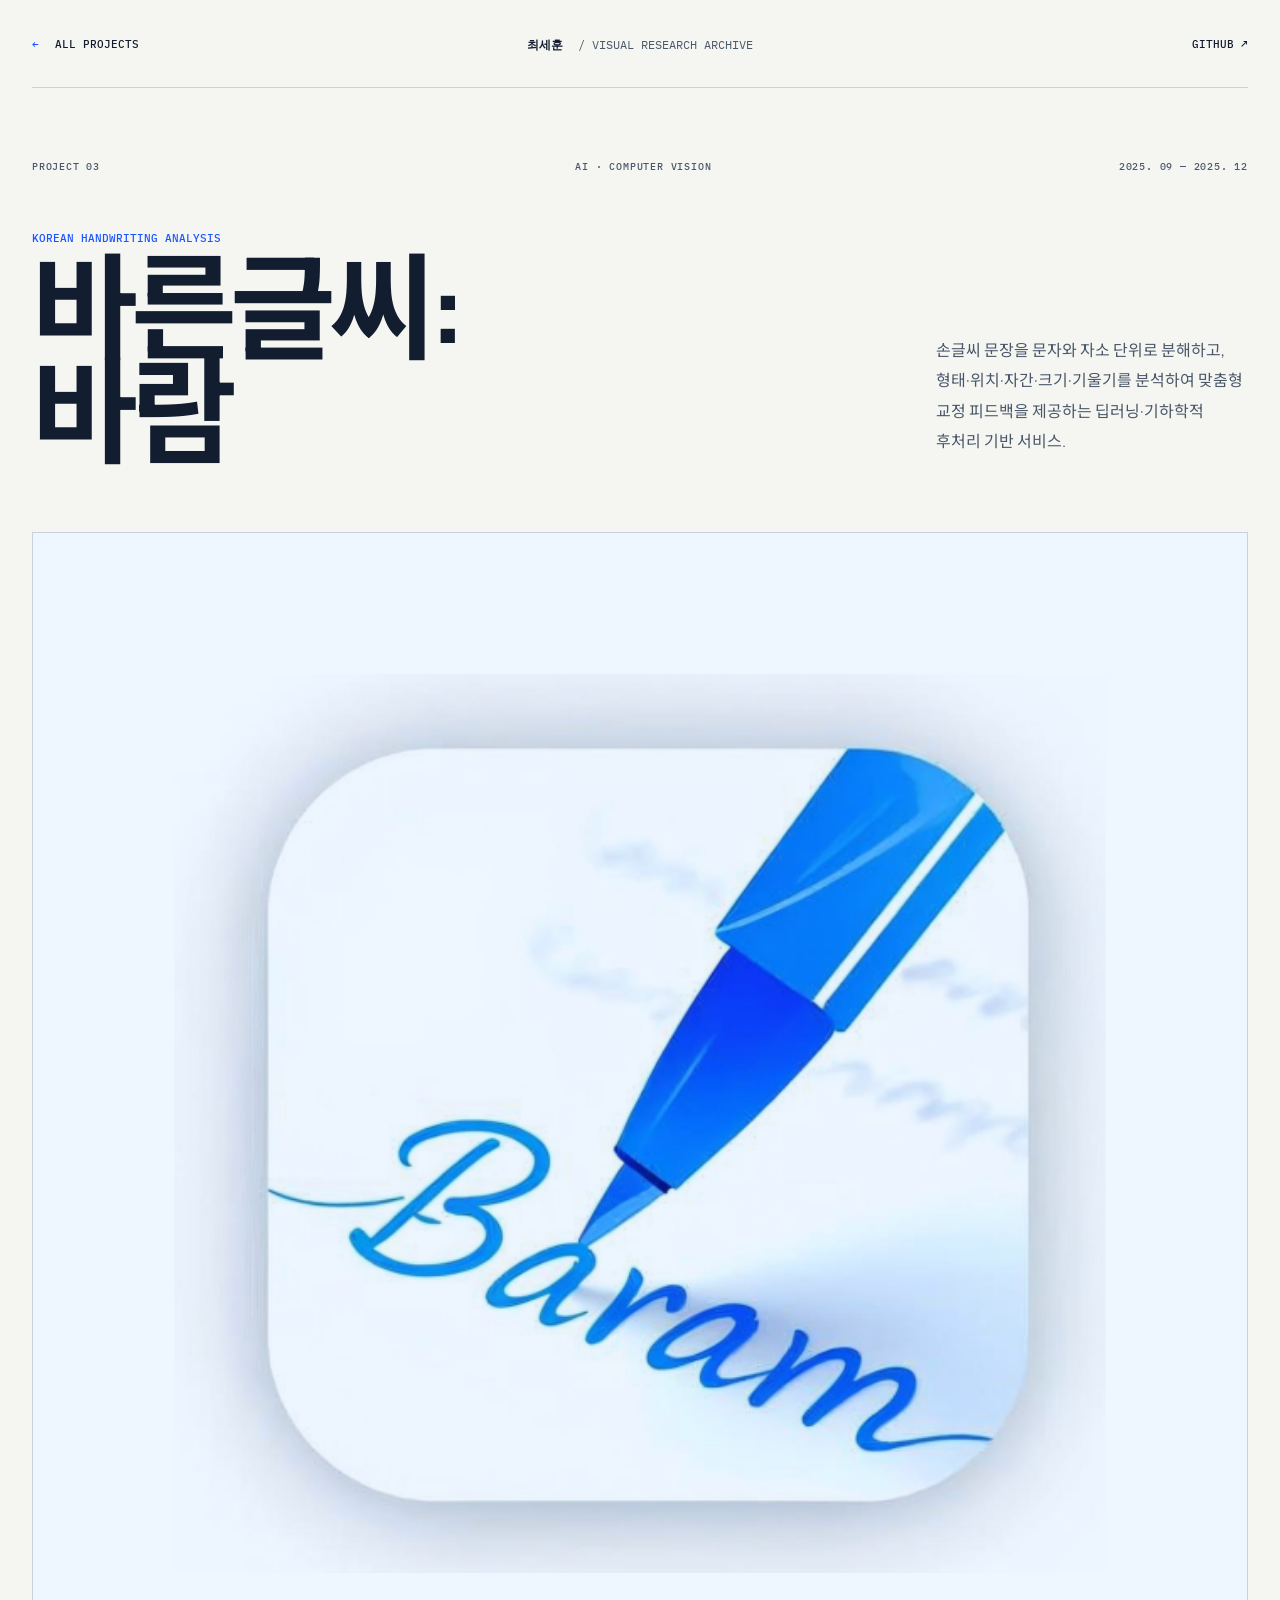
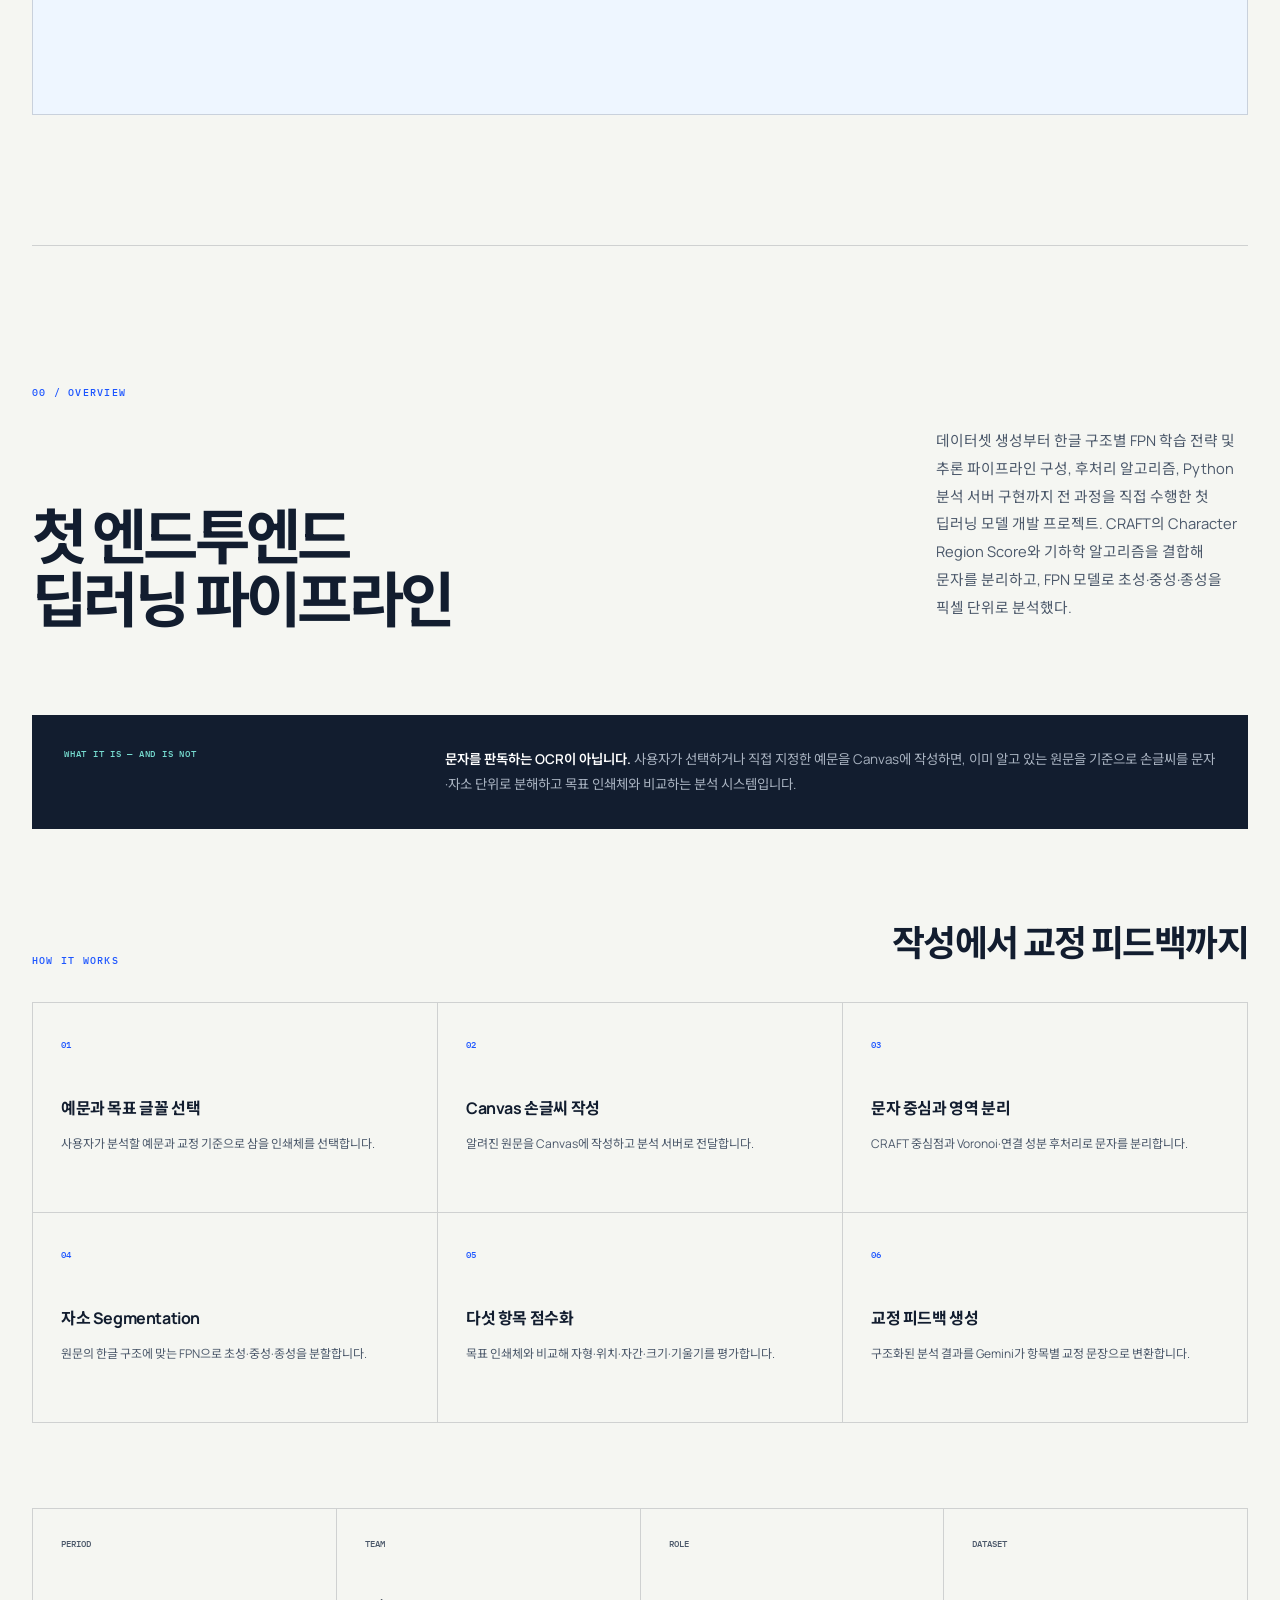
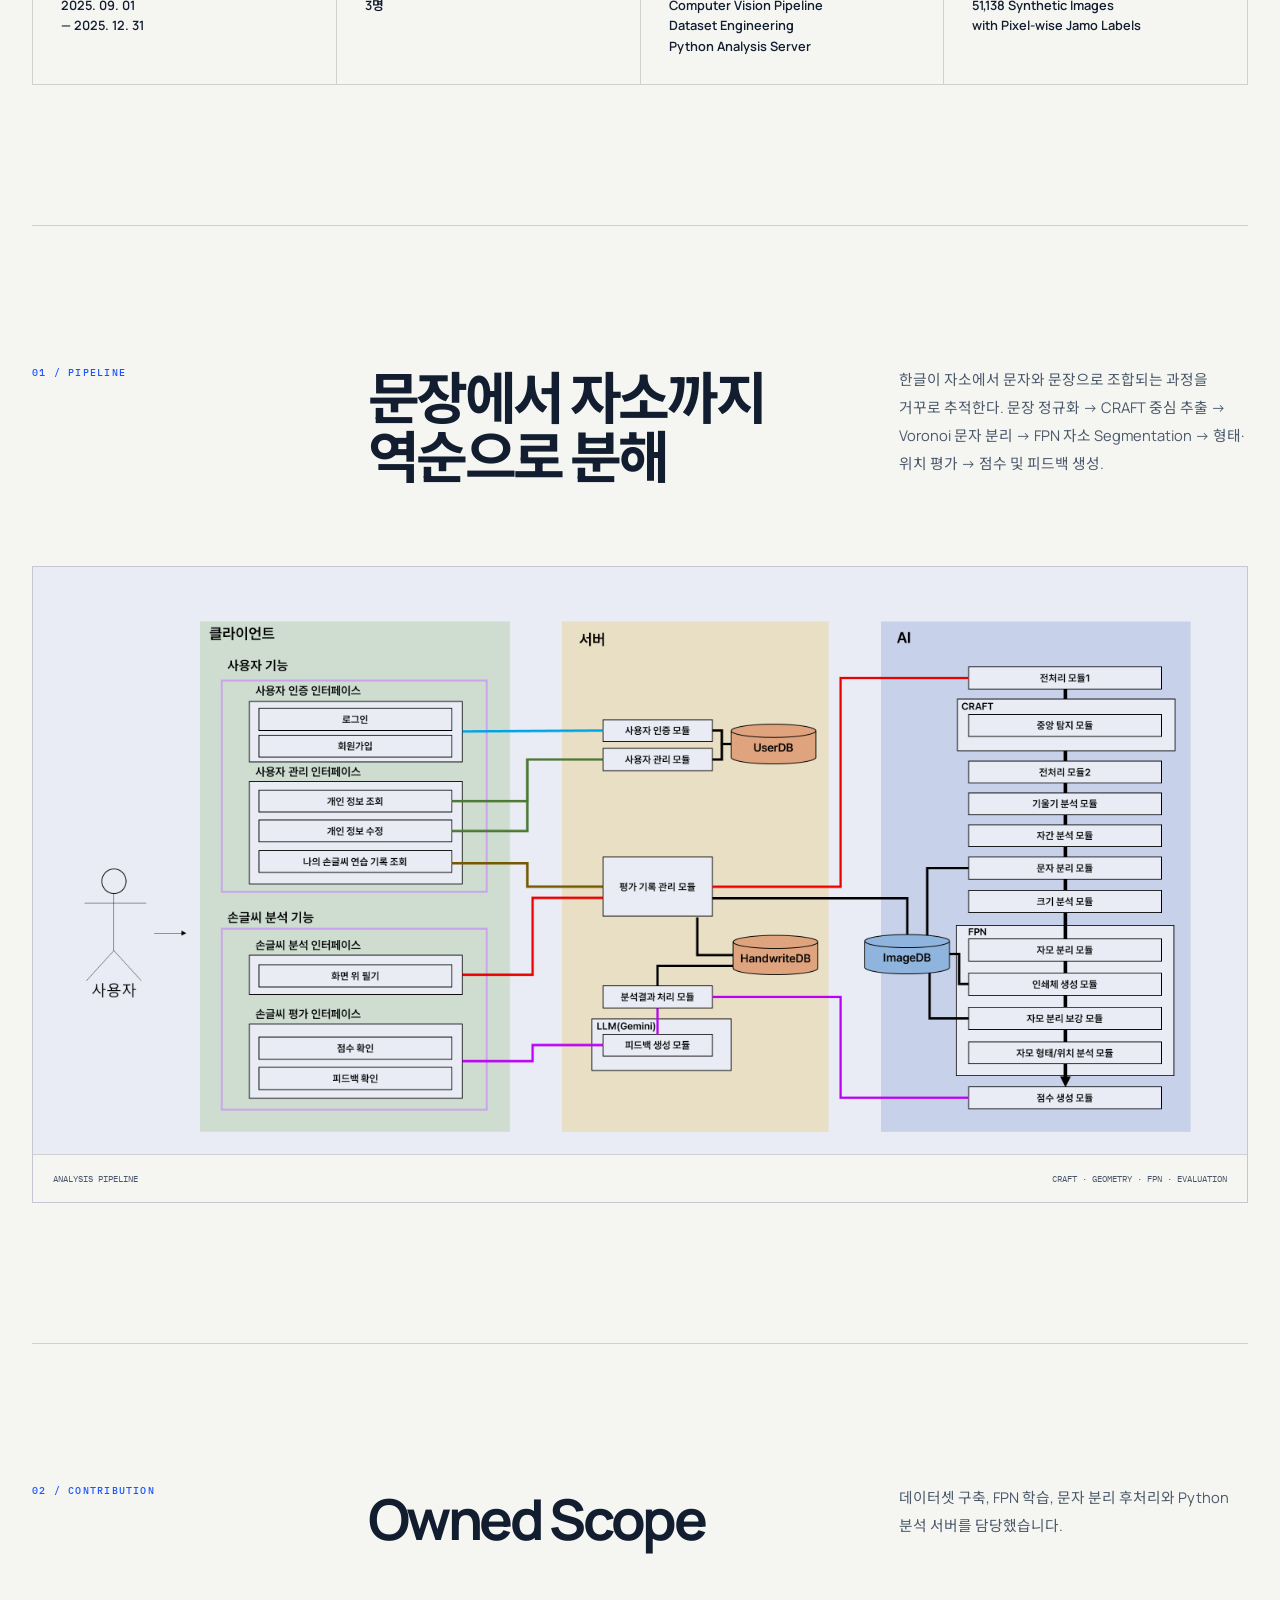
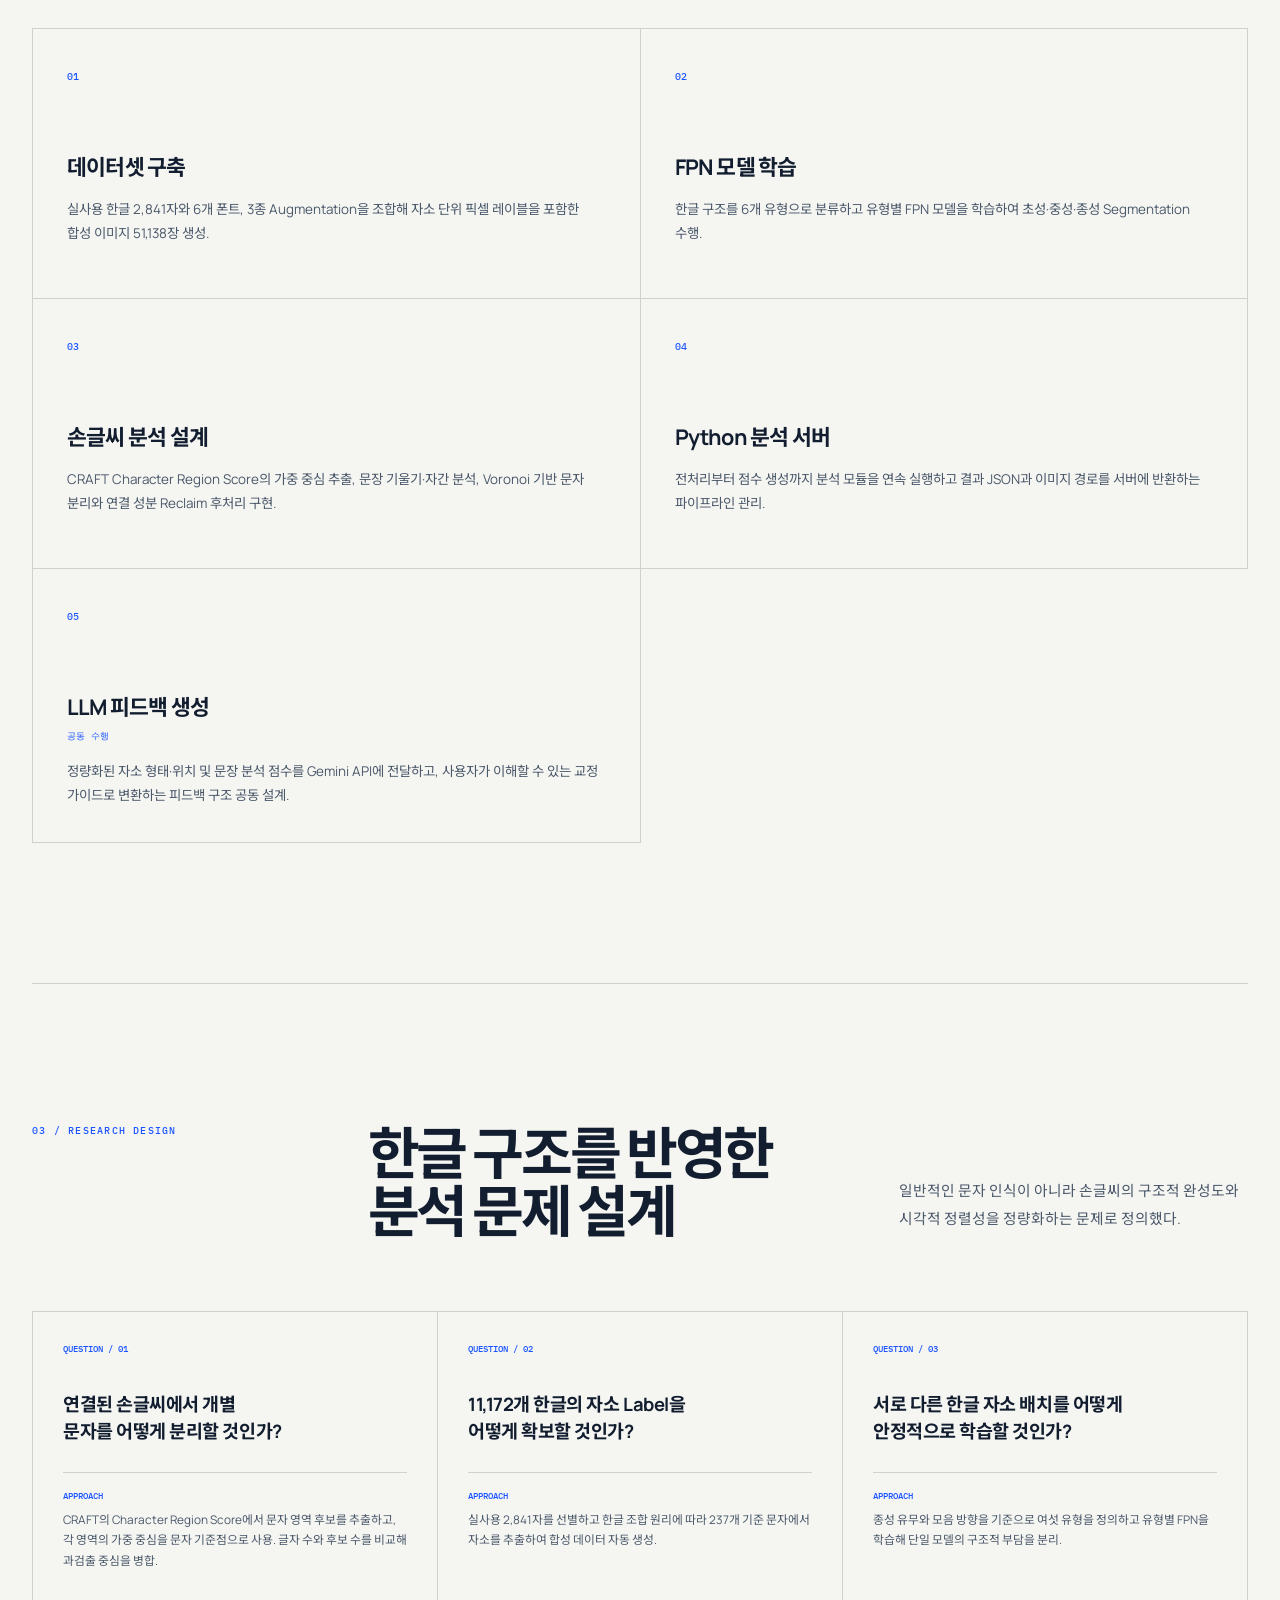
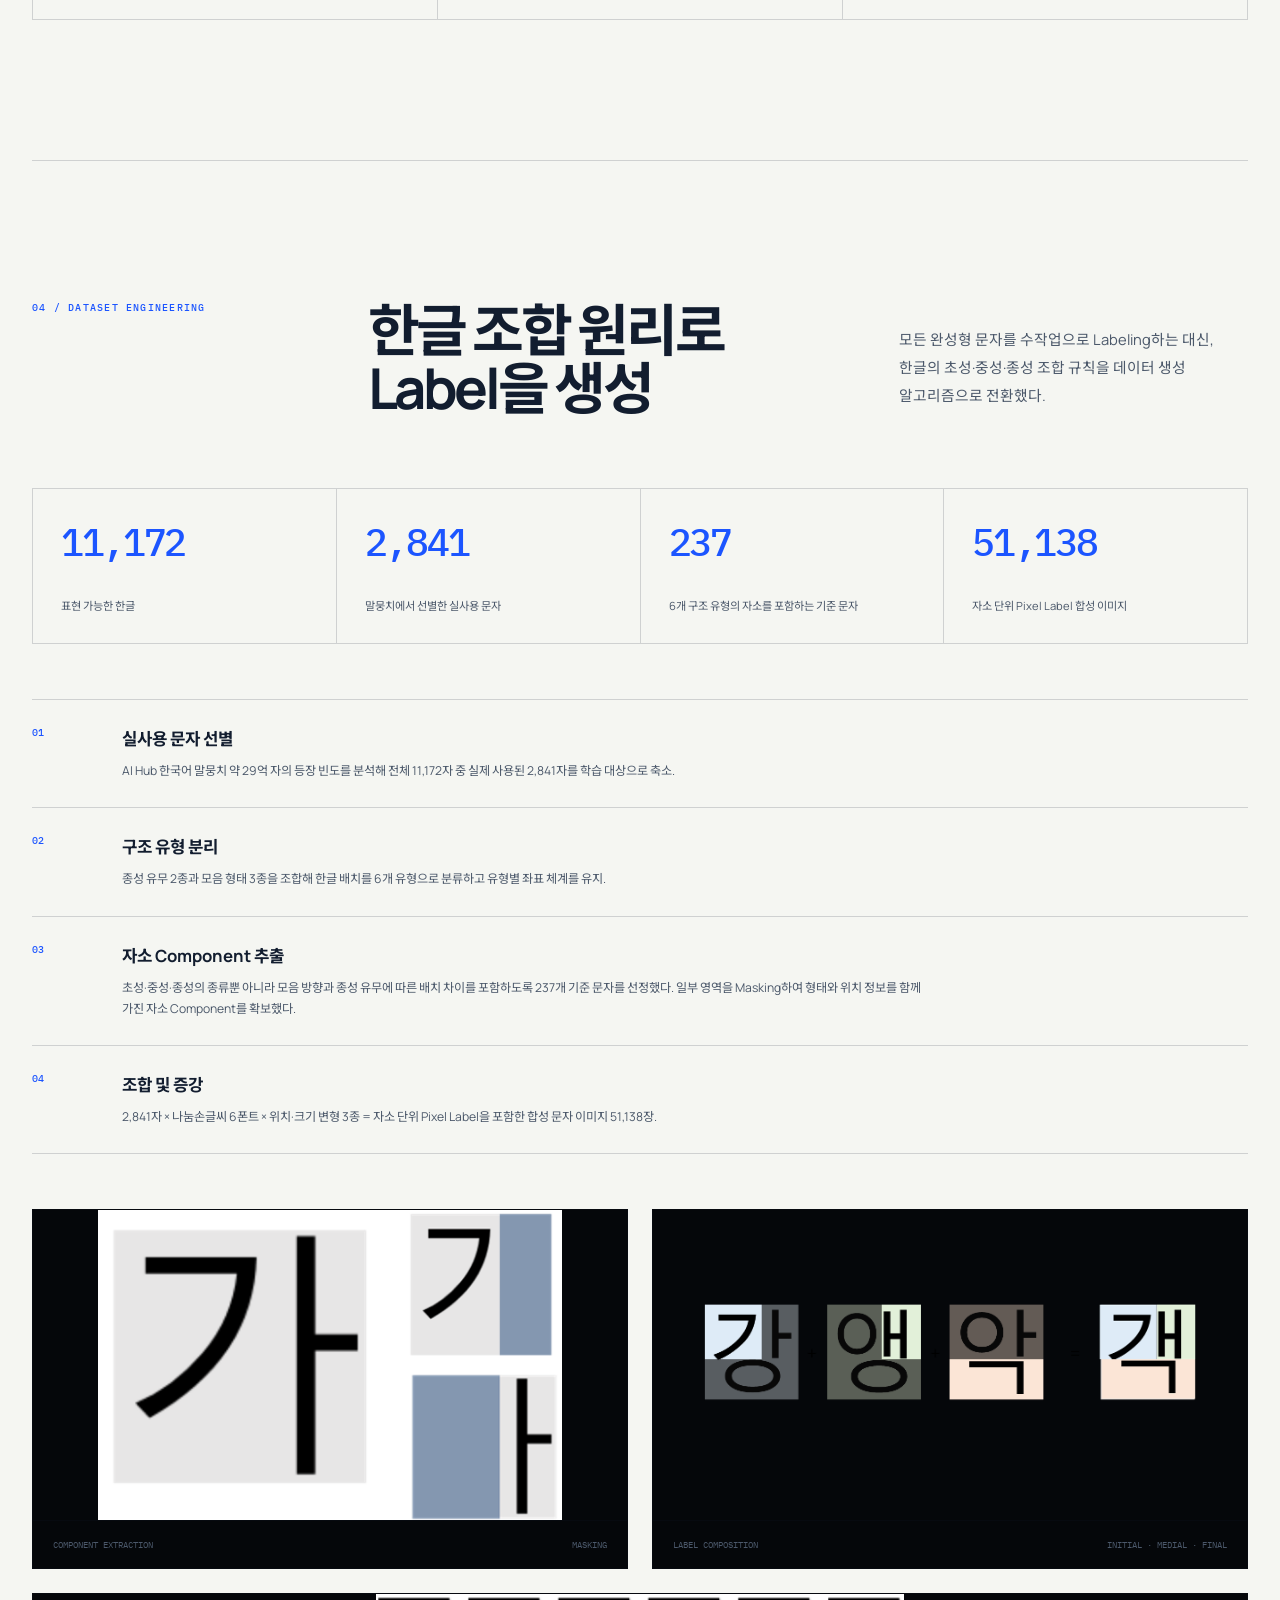
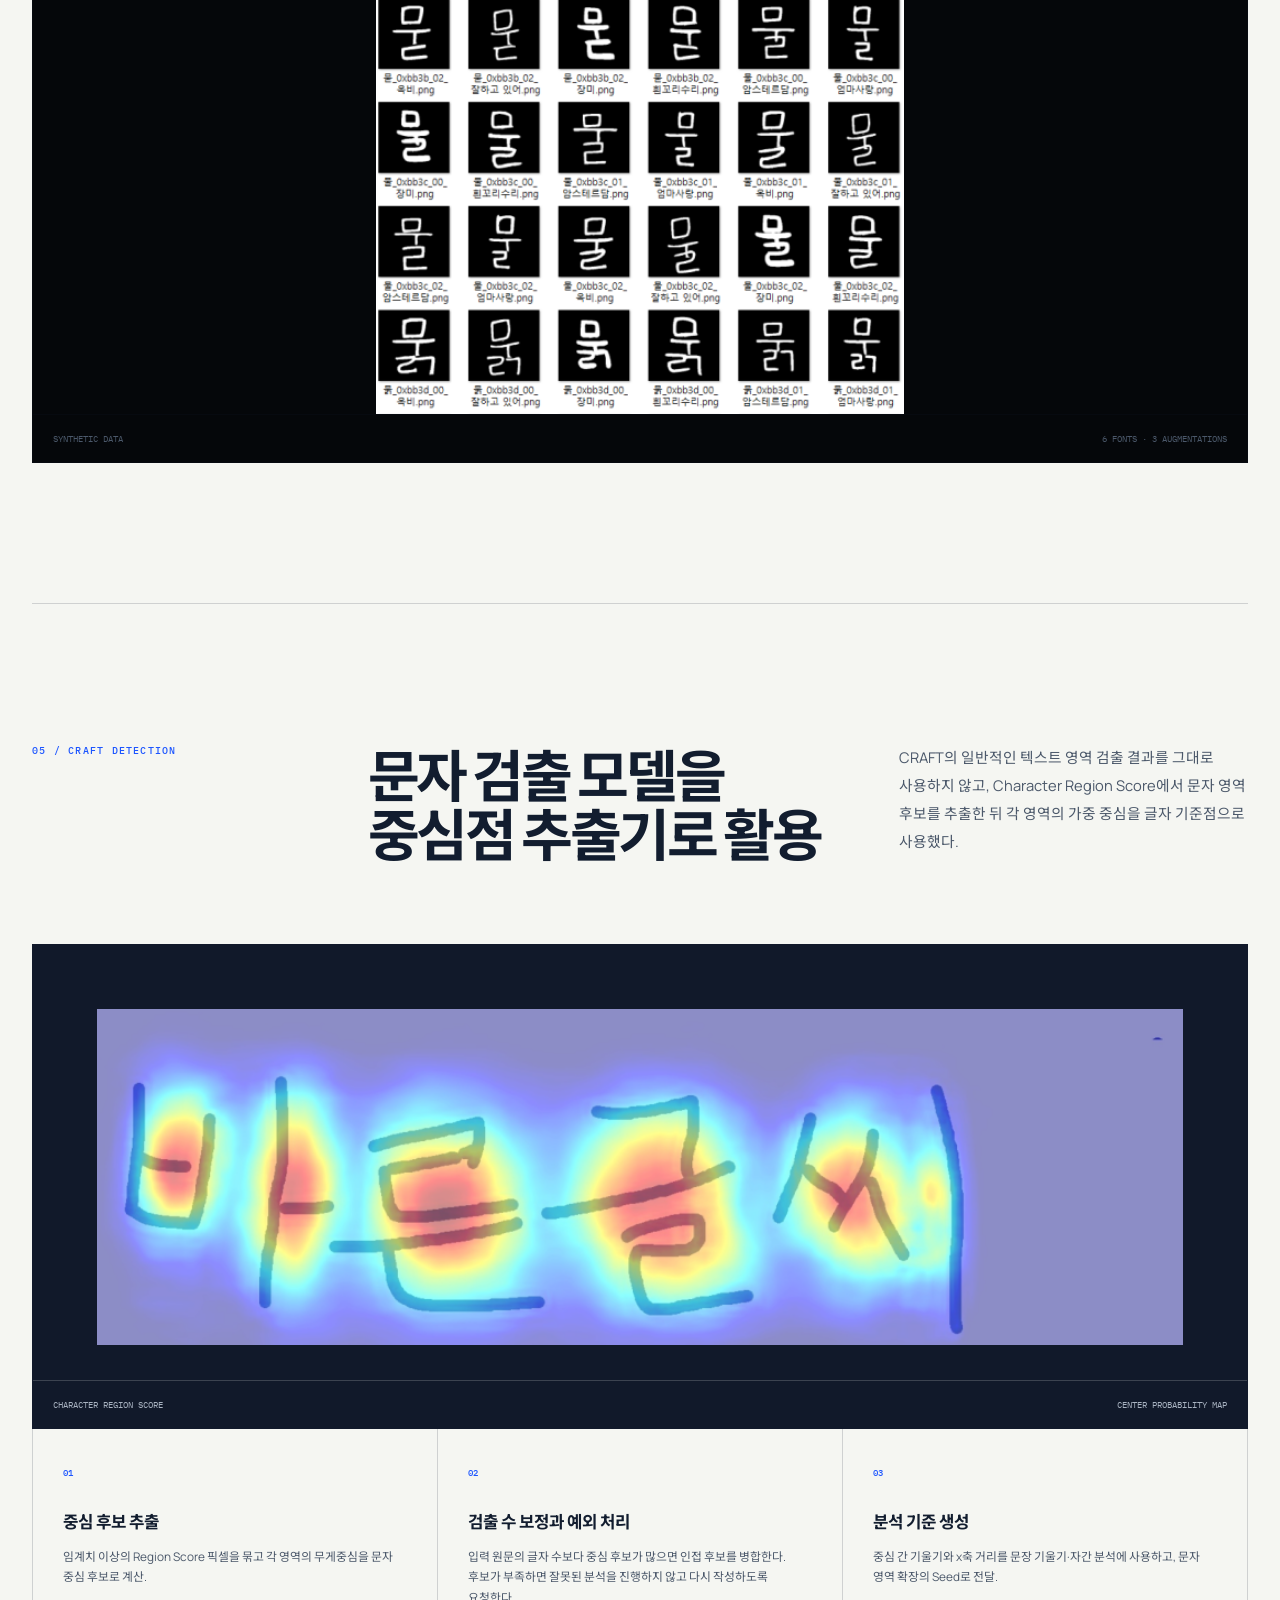
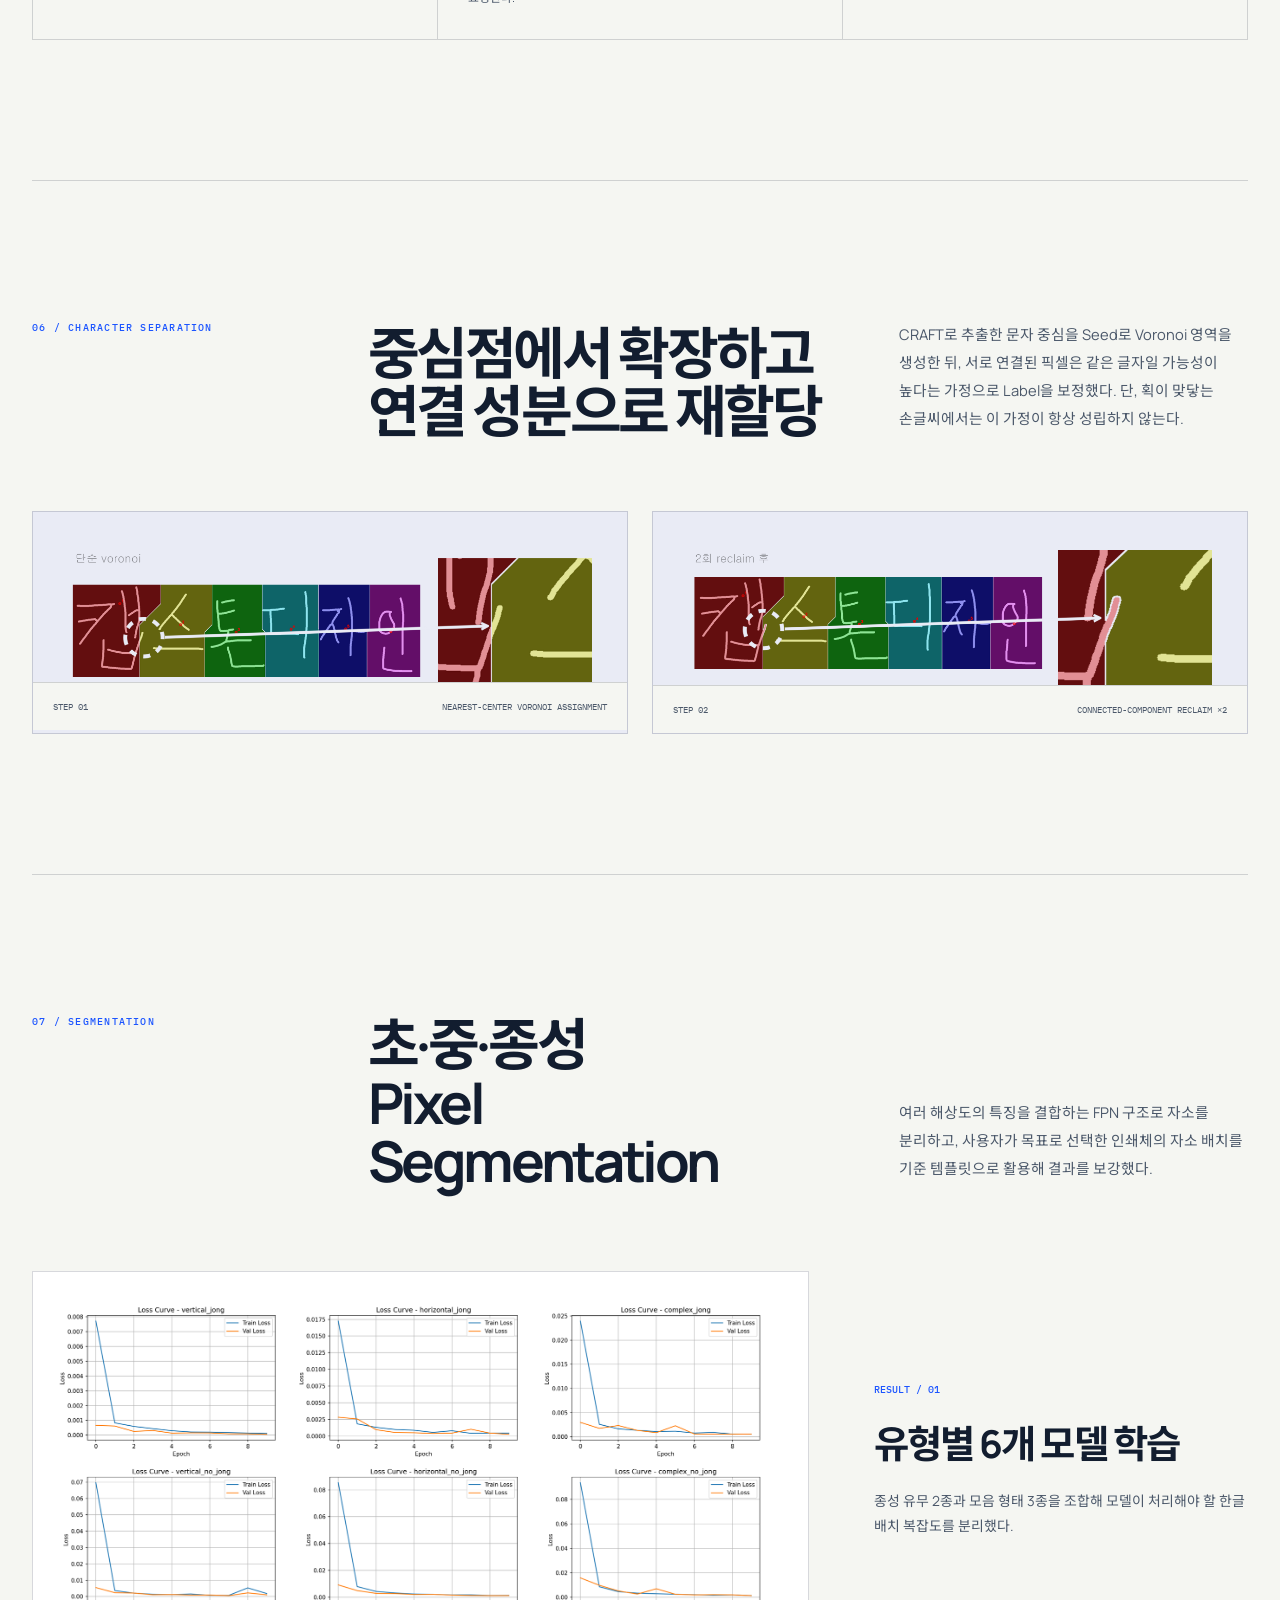
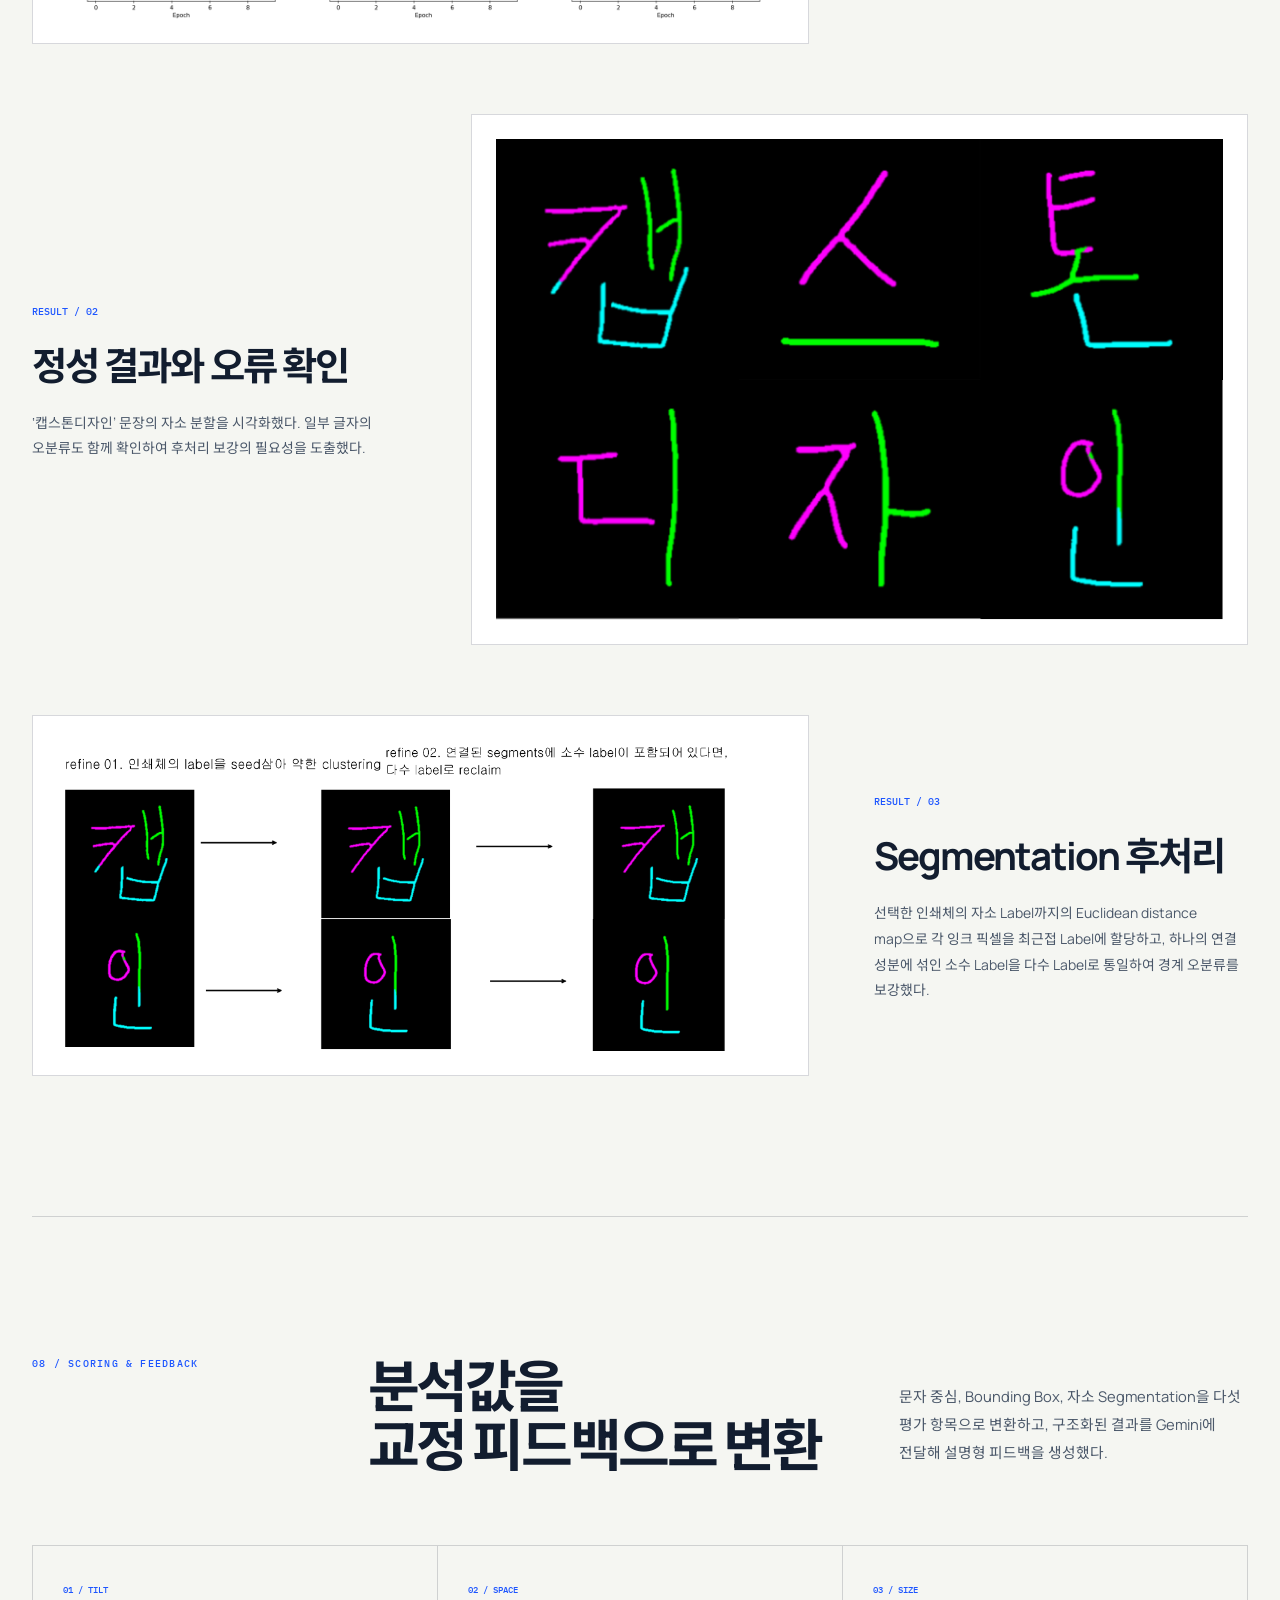
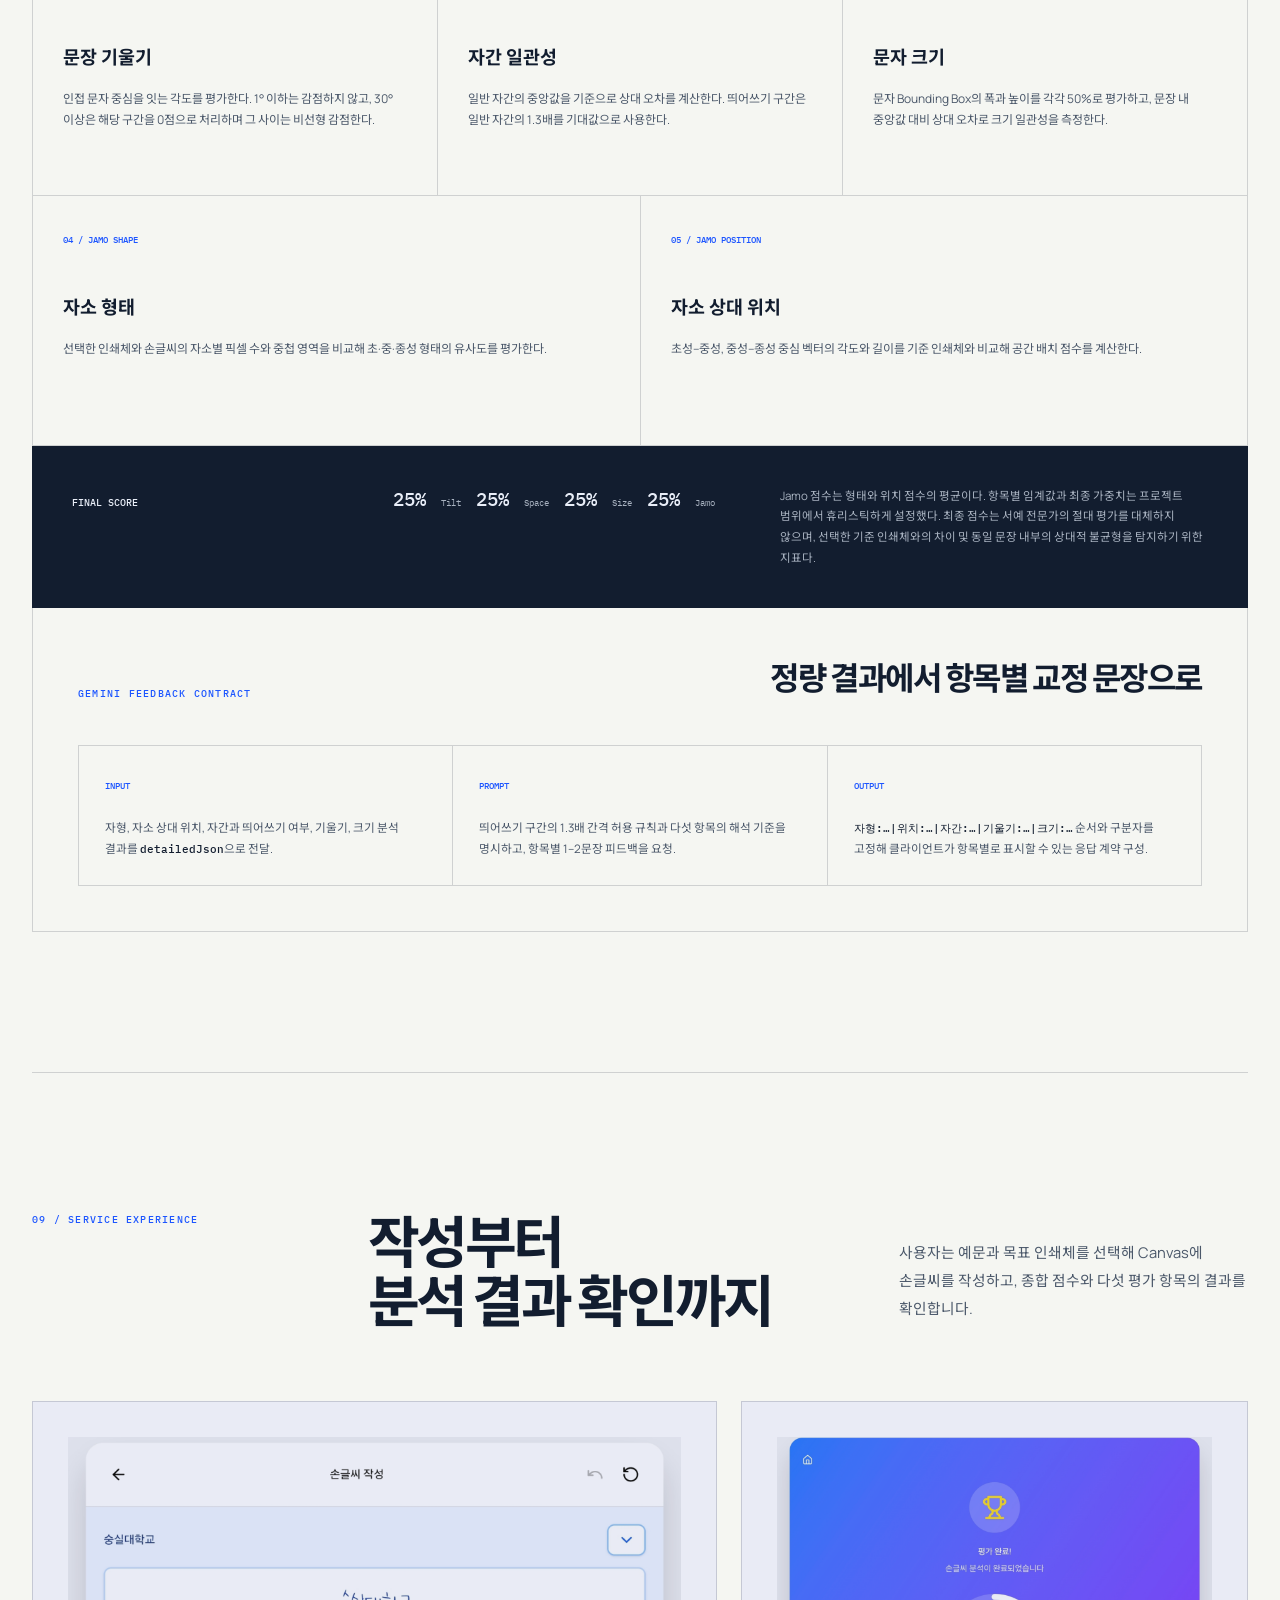
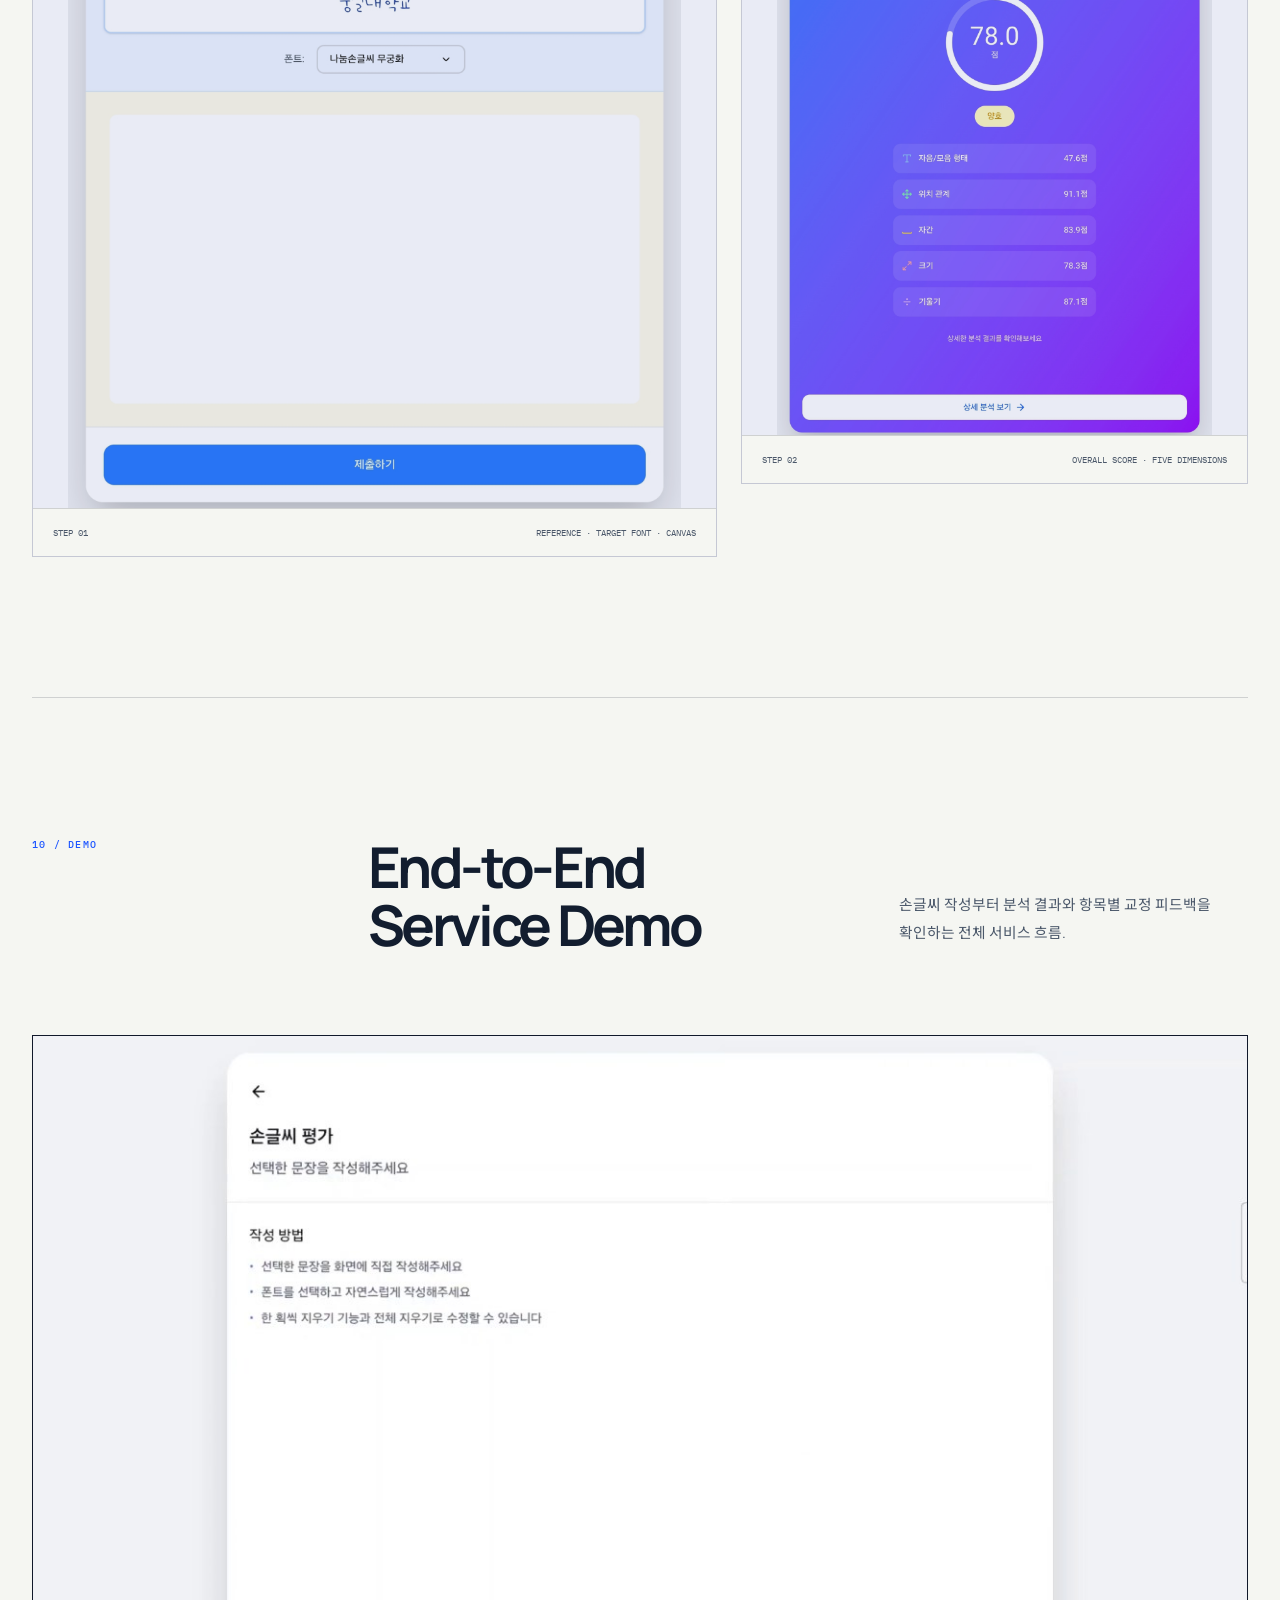
==== commit 4d64bb9e: "Unify portfolio headings and wordmark" ====
--- a/projects/baram.html
+++ b/projects/baram.html
@@ -5,6 +5,17 @@
   <meta name="viewport" content="width=device-width, initial-scale=1.0">
   <meta name="description" content="CRAFT와 FPN 기반 한글 손글씨 분석 및 교정 서비스, 바른글씨 바람의 개발 기록입니다.">
   <meta name="theme-color" content="#f5f6f2">
+  <link rel="canonical" href="https://csh0924.github.io/portfolio/projects/baram.html">
+  <link rel="icon" href="../assets/favicon.svg" type="image/svg+xml">
+  <meta property="og:type" content="article">
+  <meta property="og:locale" content="ko_KR">
+  <meta property="og:site_name" content="Choi Se Hoon Portfolio">
+  <meta property="og:title" content="바른글씨: 바람 | 최세훈 Portfolio">
+  <meta property="og:description" content="CRAFT와 FPN을 결합해 한글 손글씨를 문자·자소 단위로 분석한 컴퓨터비전 프로젝트">
+  <meta property="og:url" content="https://csh0924.github.io/portfolio/projects/baram.html">
+  <meta property="og:image" content="https://csh0924.github.io/portfolio/assets/projects/baram/baram-segmentation-refinement.png">
+  <meta property="og:image:alt" content="한글 손글씨 자소 Segmentation 후처리 결과">
+  <meta name="twitter:card" content="summary_large_image">
   <title>바른글씨: 바람 | 최세훈 Portfolio</title>
   <link rel="preconnect" href="https://fonts.googleapis.com">
   <link rel="preconnect" href="https://fonts.gstatic.com" crossorigin>
@@ -15,7 +26,7 @@
   <a class="skip-link" href="#main">본문으로 바로가기</a>
   <header class="project-header">
     <a class="back-link" href="../index.html#work"><span aria-hidden="true">←</span> All projects</a>
-    <a class="wordmark" href="../index.html">CSH <span>/ Visual Research Archive</span></a>
+    <a class="wordmark" href="../index.html">최세훈 <span>/ Visual Research Archive</span></a>
     <a class="repo-link" href="https://github.com/csh0924/Baram_Handwritting_Analysis" target="_blank" rel="noreferrer">GitHub ↗</a>
   </header>
 
@@ -34,7 +45,7 @@
         <p class="hero-summary">손글씨 문장을 문자와 자소 단위로 분해하고, 형태·위치·자간·크기·기울기를 분석하여 맞춤형 교정 피드백을 제공하는 딥러닝·기하학적 후처리 기반 서비스.</p>
       </div>
       <figure class="hero-image baram-hero-image">
-        <img src="../assets/projects/baram/baram-logo.png" alt="바른글씨 바람 애플리케이션 로고">
+        <img loading="eager" decoding="async" fetchpriority="high" src="../assets/projects/baram/baram-logo.png" alt="바른글씨 바람 애플리케이션 로고">
       </figure>
     </section>
 
@@ -79,7 +90,7 @@
         </div>
       </div>
       <figure class="media-frame media-light">
-        <img src="../assets/projects/baram/baram-pipeline.png" alt="클라이언트, 서버, CRAFT와 FPN 분석 모듈로 구성된 바람 전체 파이프라인">
+        <img loading="lazy" decoding="async" src="../assets/projects/baram/baram-pipeline.png" alt="클라이언트, 서버, CRAFT와 FPN 분석 모듈로 구성된 바람 전체 파이프라인">
         <figcaption><span>ANALYSIS PIPELINE</span><span>CRAFT · Geometry · FPN · Evaluation</span></figcaption>
       </figure>
     </section>
@@ -128,9 +139,9 @@
         <li><span>04</span><div><h3>조합 및 증강</h3><p>2,841자 × 나눔손글씨 6폰트 × 위치·크기 변형 3종 = 자소 단위 Pixel Label을 포함한 합성 문자 이미지 51,138장.</p></div></li>
       </ol>
       <div class="dataset-gallery">
-        <figure class="media-frame media-dark"><img src="../assets/projects/baram/baram-dataset-component.png" alt="완성형 한글 가에서 초성과 중성 Component를 Masking으로 분리하는 과정"><figcaption><span>COMPONENT EXTRACTION</span><span>Masking</span></figcaption></figure>
-        <figure class="media-frame media-dark"><img src="../assets/projects/baram/baram-dataset-composition.png" alt="초성 중성 종성 Component를 조합해 완성형 한글을 만드는 과정"><figcaption><span>LABEL COMPOSITION</span><span>Initial · Medial · Final</span></figcaption></figure>
-        <figure class="media-frame media-dark dataset-sample"><img src="../assets/projects/baram/baram-dataset-samples.png" alt="여러 나눔손글씨 폰트와 증강으로 생성된 Label 데이터 예시"><figcaption><span>SYNTHETIC DATA</span><span>6 Fonts · 3 Augmentations</span></figcaption></figure>
+        <figure class="media-frame media-dark"><img loading="lazy" decoding="async" src="../assets/projects/baram/baram-dataset-component.png" alt="완성형 한글 가에서 초성과 중성 Component를 Masking으로 분리하는 과정"><figcaption><span>COMPONENT EXTRACTION</span><span>Masking</span></figcaption></figure>
+        <figure class="media-frame media-dark"><img loading="lazy" decoding="async" src="../assets/projects/baram/baram-dataset-composition.png" alt="초성 중성 종성 Component를 조합해 완성형 한글을 만드는 과정"><figcaption><span>LABEL COMPOSITION</span><span>Initial · Medial · Final</span></figcaption></figure>
+        <figure class="media-frame media-dark dataset-sample"><img loading="lazy" decoding="async" src="../assets/projects/baram/baram-dataset-samples.png" alt="여러 나눔손글씨 폰트와 증강으로 생성된 Label 데이터 예시"><figcaption><span>SYNTHETIC DATA</span><span>6 Fonts · 3 Augmentations</span></figcaption></figure>
       </div>
     </section>
 
@@ -140,7 +151,7 @@
         <div><h2 id="craft-title">문자 검출 모델을<br>중심점 추출기로 활용</h2><p>CRAFT의 일반적인 텍스트 영역 검출 결과를 그대로 사용하지 않고, Character Region Score에서 문자 영역 후보를 추출한 뒤 각 영역의 가중 중심을 글자 기준점으로 사용했다.</p></div>
       </div>
       <figure class="media-frame craft-frame">
-        <img src="../assets/projects/baram/baram-craft-centers.png" alt="손글씨 위에 시각화한 CRAFT 문자 중심 확률 맵">
+        <img loading="lazy" decoding="async" src="../assets/projects/baram/baram-craft-centers.png" alt="손글씨 위에 시각화한 CRAFT 문자 중심 확률 맵">
         <figcaption><span>CHARACTER REGION SCORE</span><span>Center Probability Map</span></figcaption>
       </figure>
       <div class="craft-notes">
@@ -156,8 +167,8 @@
         <div><h2 id="separation-title">중심점에서 확장하고<br>연결 성분으로 재할당</h2><p>CRAFT로 추출한 문자 중심을 Seed로 Voronoi 영역을 생성한 뒤, 서로 연결된 픽셀은 같은 글자일 가능성이 높다는 가정으로 Label을 보정했다. 단, 획이 맞닿는 손글씨에서는 이 가정이 항상 성립하지 않는다.</p></div>
       </div>
       <div class="baram-comparison">
-        <figure class="media-frame media-light"><img src="../assets/projects/baram/baram-voronoi.png" alt="각 픽셀을 가장 가까운 CRAFT 문자 중심의 Label로 할당한 Voronoi 영역"><figcaption><span>STEP 01</span><span>NEAREST-CENTER VORONOI ASSIGNMENT</span></figcaption></figure>
-        <figure class="media-frame media-light"><img src="../assets/projects/baram/baram-reclaim.png" alt="연결 성분에 포함된 픽셀을 다수 문자 Label로 다시 할당한 결과"><figcaption><span>STEP 02</span><span>CONNECTED-COMPONENT RECLAIM ×2</span></figcaption></figure>
+        <figure class="media-frame media-light"><img loading="lazy" decoding="async" src="../assets/projects/baram/baram-voronoi.png" alt="각 픽셀을 가장 가까운 CRAFT 문자 중심의 Label로 할당한 Voronoi 영역"><figcaption><span>STEP 01</span><span>NEAREST-CENTER VORONOI ASSIGNMENT</span></figcaption></figure>
+        <figure class="media-frame media-light"><img loading="lazy" decoding="async" src="../assets/projects/baram/baram-reclaim.png" alt="연결 성분에 포함된 픽셀을 다수 문자 Label로 다시 할당한 결과"><figcaption><span>STEP 02</span><span>CONNECTED-COMPONENT RECLAIM ×2</span></figcaption></figure>
       </div>
     </section>
 
@@ -168,15 +179,15 @@
       </div>
       <div class="result-grid">
         <article class="result-card">
-          <figure class="media-frame media-light"><img src="../assets/projects/baram/baram-training-curves.png" alt="한글 유형별 여섯 FPN 모델의 학습 및 검증 손실 그래프"></figure>
+          <figure class="media-frame media-light"><img loading="lazy" decoding="async" src="../assets/projects/baram/baram-training-curves.png" alt="한글 유형별 여섯 FPN 모델의 학습 및 검증 손실 그래프"></figure>
           <div><span class="result-index">RESULT / 01</span><h3>유형별 6개 모델 학습</h3><p>종성 유무 2종과 모음 형태 3종을 조합해 모델이 처리해야 할 한글 배치 복잡도를 분리했다.</p></div>
         </article>
         <article class="result-card">
-          <figure class="media-frame media-light"><img src="../assets/projects/baram/baram-segmentation-result.png" alt="캡스톤디자인 손글씨의 초성 중성 종성 Segmentation 시각화"></figure>
+          <figure class="media-frame media-light"><img loading="lazy" decoding="async" src="../assets/projects/baram/baram-segmentation-result.png" alt="캡스톤디자인 손글씨의 초성 중성 종성 Segmentation 시각화"></figure>
           <div><span class="result-index">RESULT / 02</span><h3>정성 결과와 오류 확인</h3><p>‘캡스톤디자인’ 문장의 자소 분할을 시각화했다. 일부 글자의 오분류도 함께 확인하여 후처리 보강의 필요성을 도출했다.</p></div>
         </article>
         <article class="result-card">
-          <figure class="media-frame media-dark"><img src="../assets/projects/baram/baram-segmentation-refinement.png" alt="인쇄체 기준과 연결 성분을 이용한 자소 Segmentation 보강 과정"></figure>
+          <figure class="media-frame media-dark"><img loading="lazy" decoding="async" src="../assets/projects/baram/baram-segmentation-refinement.png" alt="인쇄체 기준과 연결 성분을 이용한 자소 Segmentation 보강 과정"></figure>
           <div><span class="result-index">RESULT / 03</span><h3>Segmentation 후처리</h3><p>선택한 인쇄체의 자소 Label까지의 Euclidean distance map으로 각 잉크 픽셀을 최근접 Label에 할당하고, 하나의 연결 성분에 섞인 소수 Label을 다수 Label로 통일하여 경계 오분류를 보강했다.</p></div>
         </article>
       </div>
@@ -217,8 +228,8 @@
         <div><h2 id="service-ui-title">작성부터<br>분석 결과 확인까지</h2><p>사용자는 예문과 목표 인쇄체를 선택해 Canvas에 손글씨를 작성하고, 종합 점수와 다섯 평가 항목의 결과를 확인합니다.</p></div>
       </div>
       <div class="baram-service-preview">
-        <figure class="media-frame media-light"><img src="../assets/projects/baram/baram-writing-ui.png" alt="예문과 목표 인쇄체를 선택하고 Canvas에 손글씨를 작성하는 화면"><figcaption><span>STEP 01</span><span>REFERENCE · TARGET FONT · CANVAS</span></figcaption></figure>
-        <figure class="media-frame media-light"><img src="../assets/projects/baram/baram-score-ui.png" alt="종합 점수와 자형 위치 자간 크기 기울기 항목별 점수를 보여주는 화면"><figcaption><span>STEP 02</span><span>OVERALL SCORE · FIVE DIMENSIONS</span></figcaption></figure>
+        <figure class="media-frame media-light"><img loading="lazy" decoding="async" src="../assets/projects/baram/baram-writing-ui.png" alt="예문과 목표 인쇄체를 선택하고 Canvas에 손글씨를 작성하는 화면"><figcaption><span>STEP 01</span><span>REFERENCE · TARGET FONT · CANVAS</span></figcaption></figure>
+        <figure class="media-frame media-light"><img loading="lazy" decoding="async" src="../assets/projects/baram/baram-score-ui.png" alt="종합 점수와 자형 위치 자간 크기 기울기 항목별 점수를 보여주는 화면"><figcaption><span>STEP 02</span><span>OVERALL SCORE · FIVE DIMENSIONS</span></figcaption></figure>
       </div>
     </section>
 
--- a/projects/project.css
+++ b/projects/project.css
@@ -112,6 +112,8 @@
 .section-heading > div { min-width: 0; display: grid; grid-template-columns: 1.15fr .85fr; gap: 60px; align-items: end; }
 .section-heading > div > * { min-width: 0; }
 .section-heading h2 { font-size: clamp(2.7rem, 4.4vw, 4.6rem); }
+.section-heading h2.controlled-lines { font-size: clamp(1.8rem, 3.5vw, 3.5rem); }
+.controlled-lines span { display: block; white-space: nowrap; }
 .media-frame { margin: 80px 0 0; border: 1px solid var(--line); background: #fff; }
 .media-frame img { width: 100%; display: block; }
 .media-light { padding: 35px 35px 0; background: var(--surface); }
@@ -386,6 +388,7 @@
   .hero-image { padding: 22px 14px; }
   .page-shell { padding: 90px 0; }
   .overview-intro h2, .section-heading h2, .learning h2 { font-size: clamp(2.25rem, 9vw, 3.15rem); }
+  .section-heading h2.controlled-lines { font-size: clamp(1.75rem, 7.6vw, 2.65rem); }
   .fact-grid, .contribution-grid, .stack ul { grid-template-columns: 1fr; }
   .how-it-works { margin-top: 65px; }
   .how-it-works-heading { align-items: flex-start; flex-direction: column; }
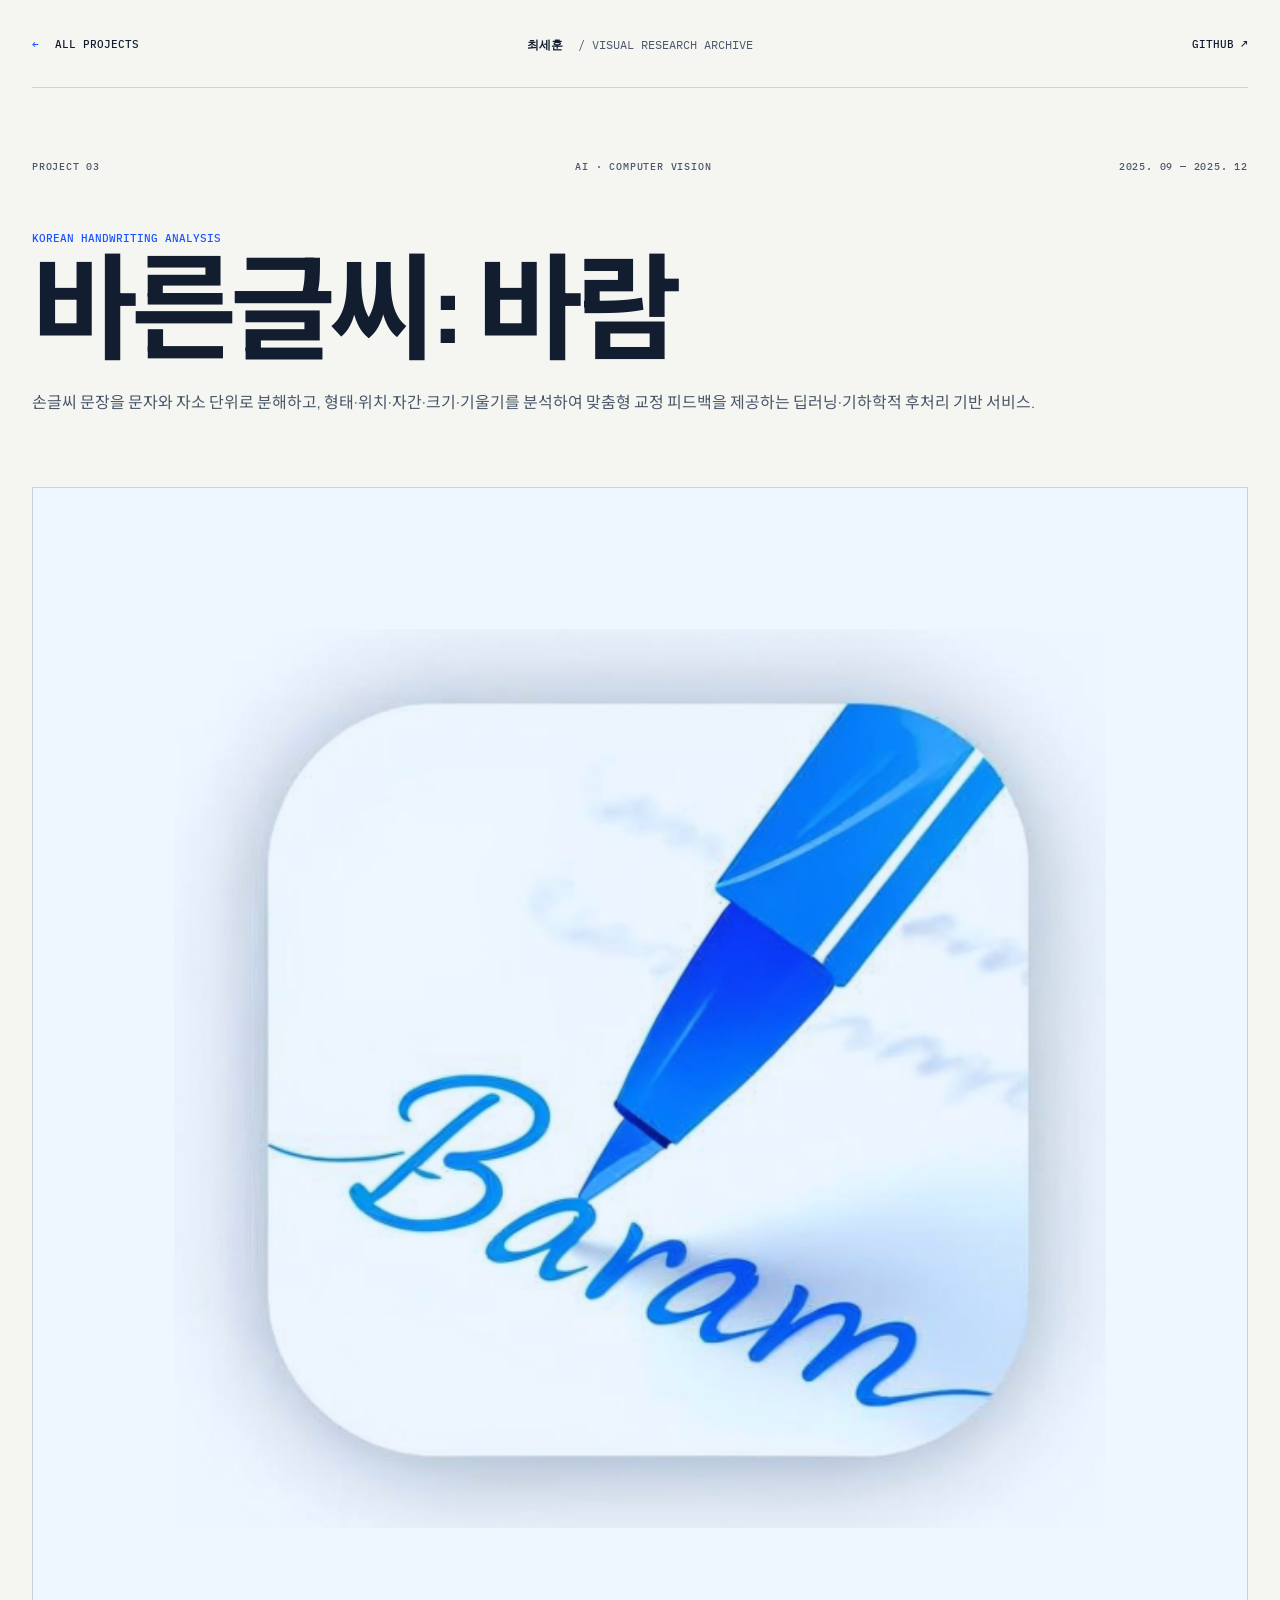
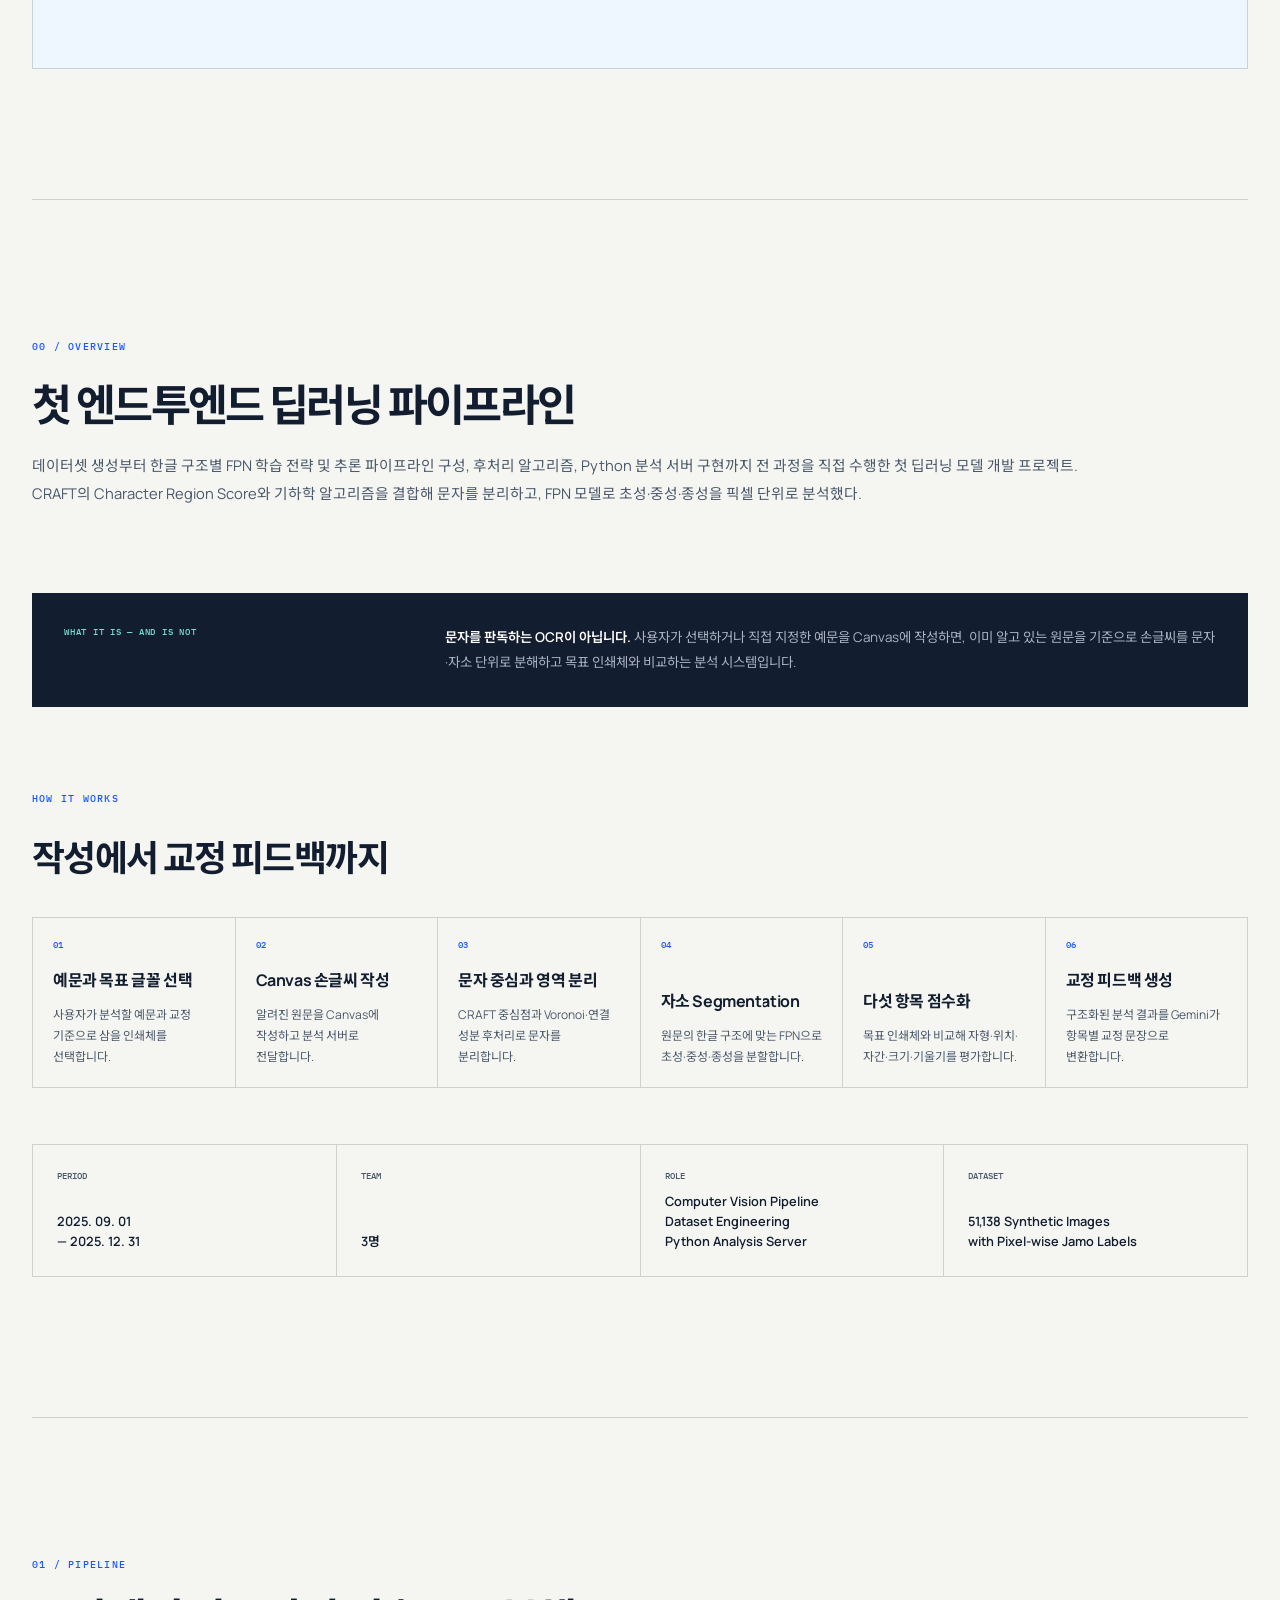
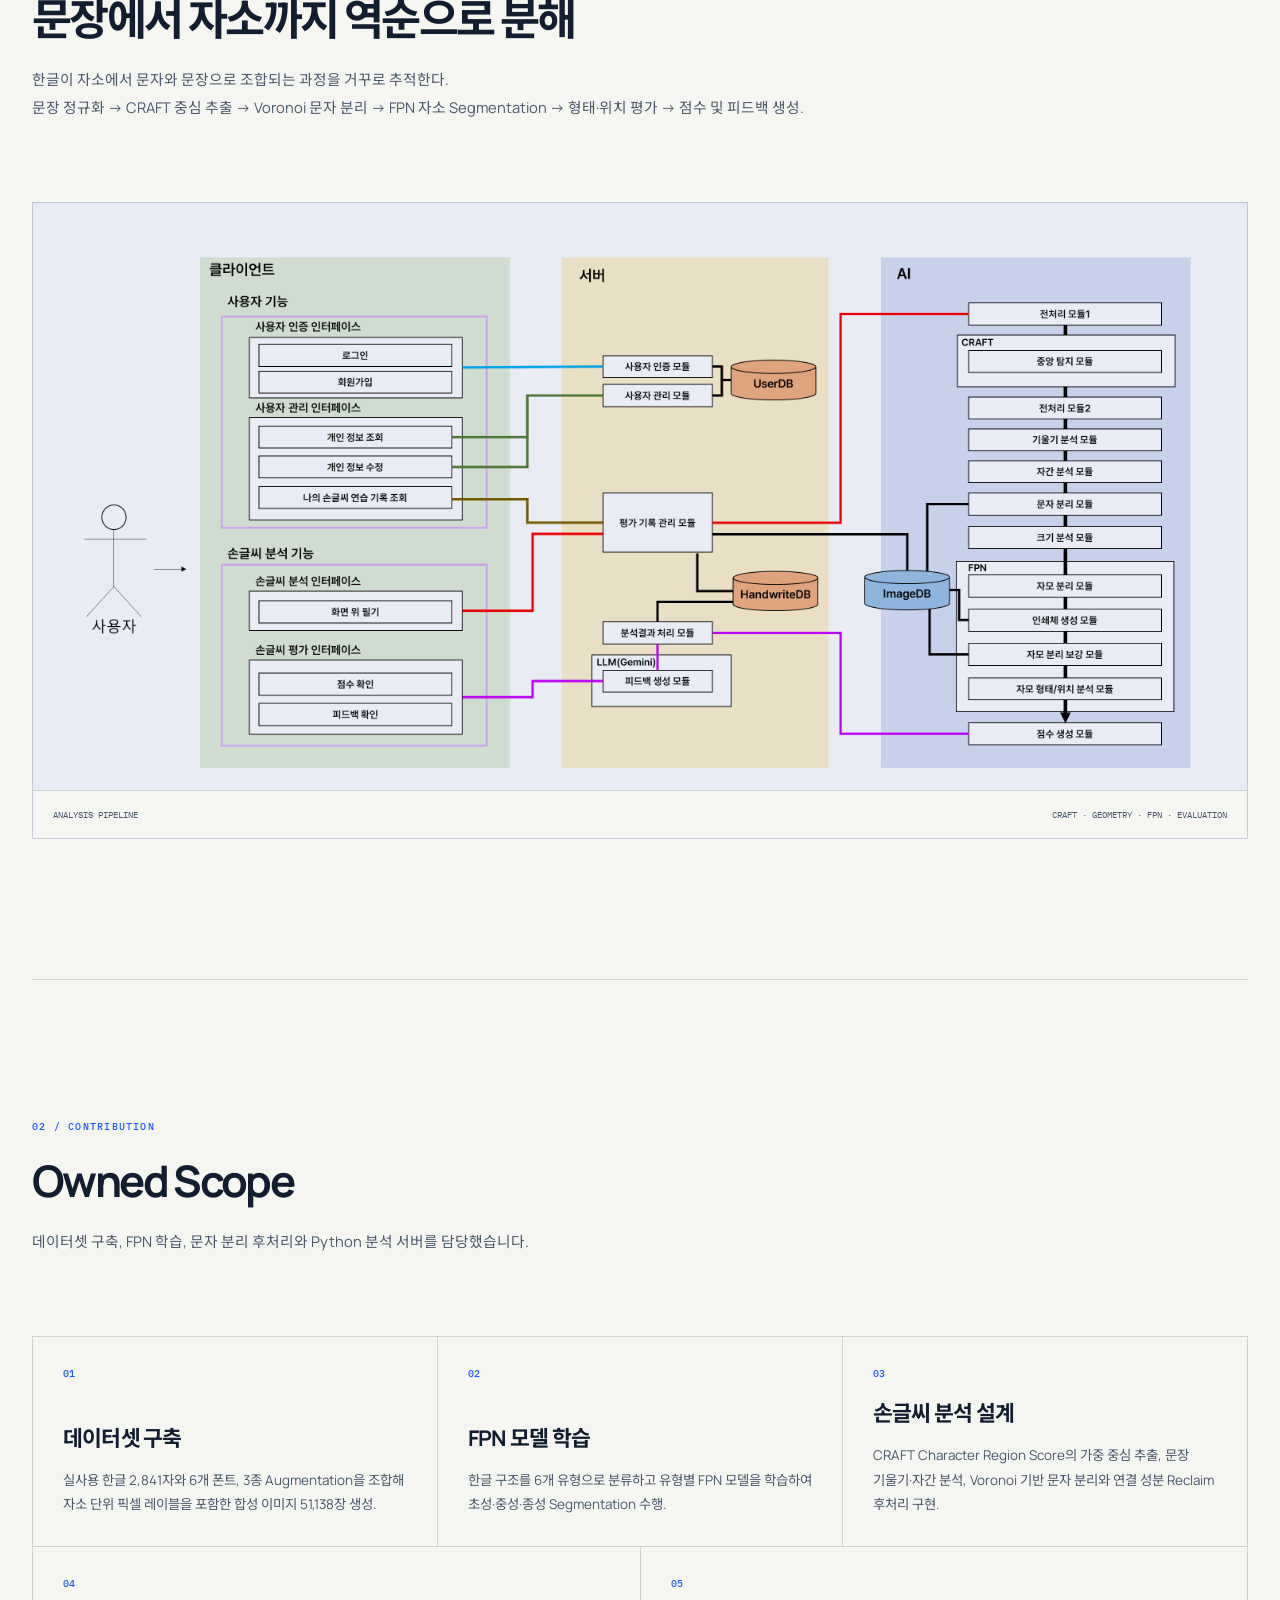
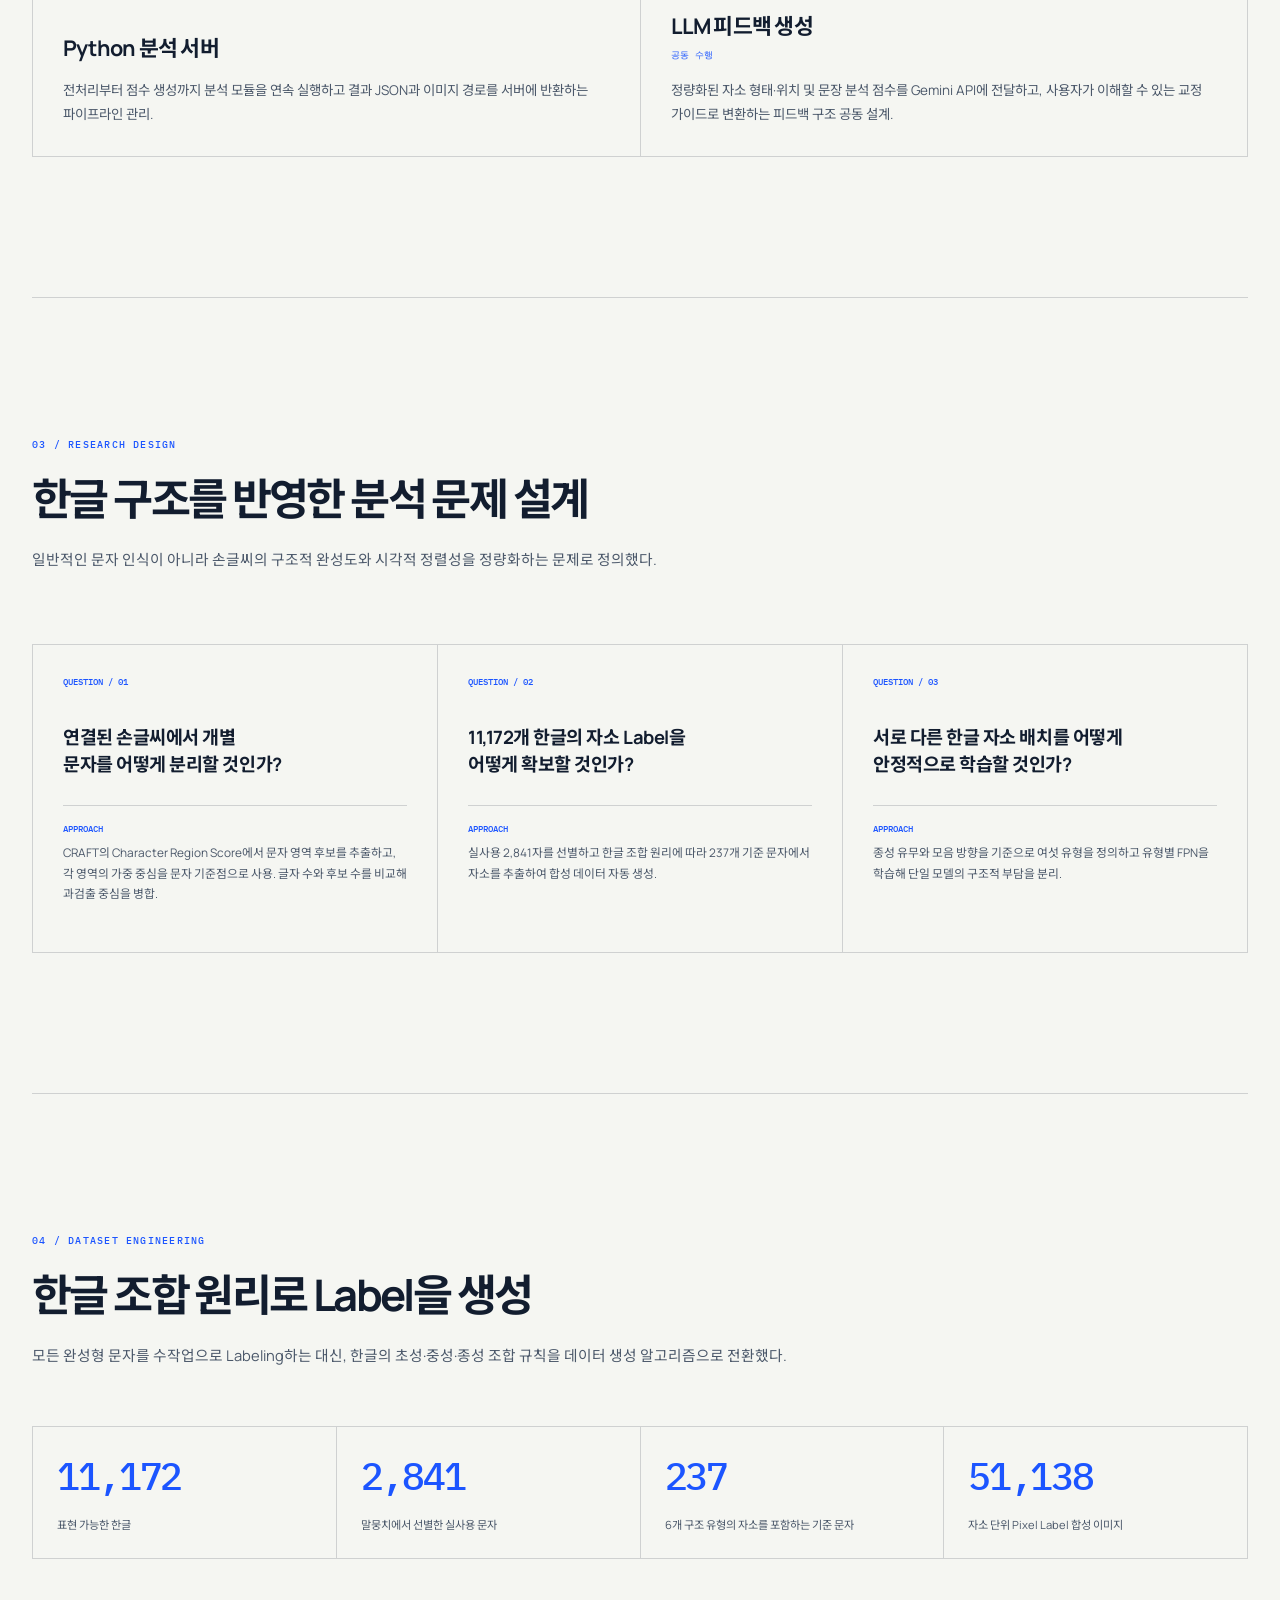
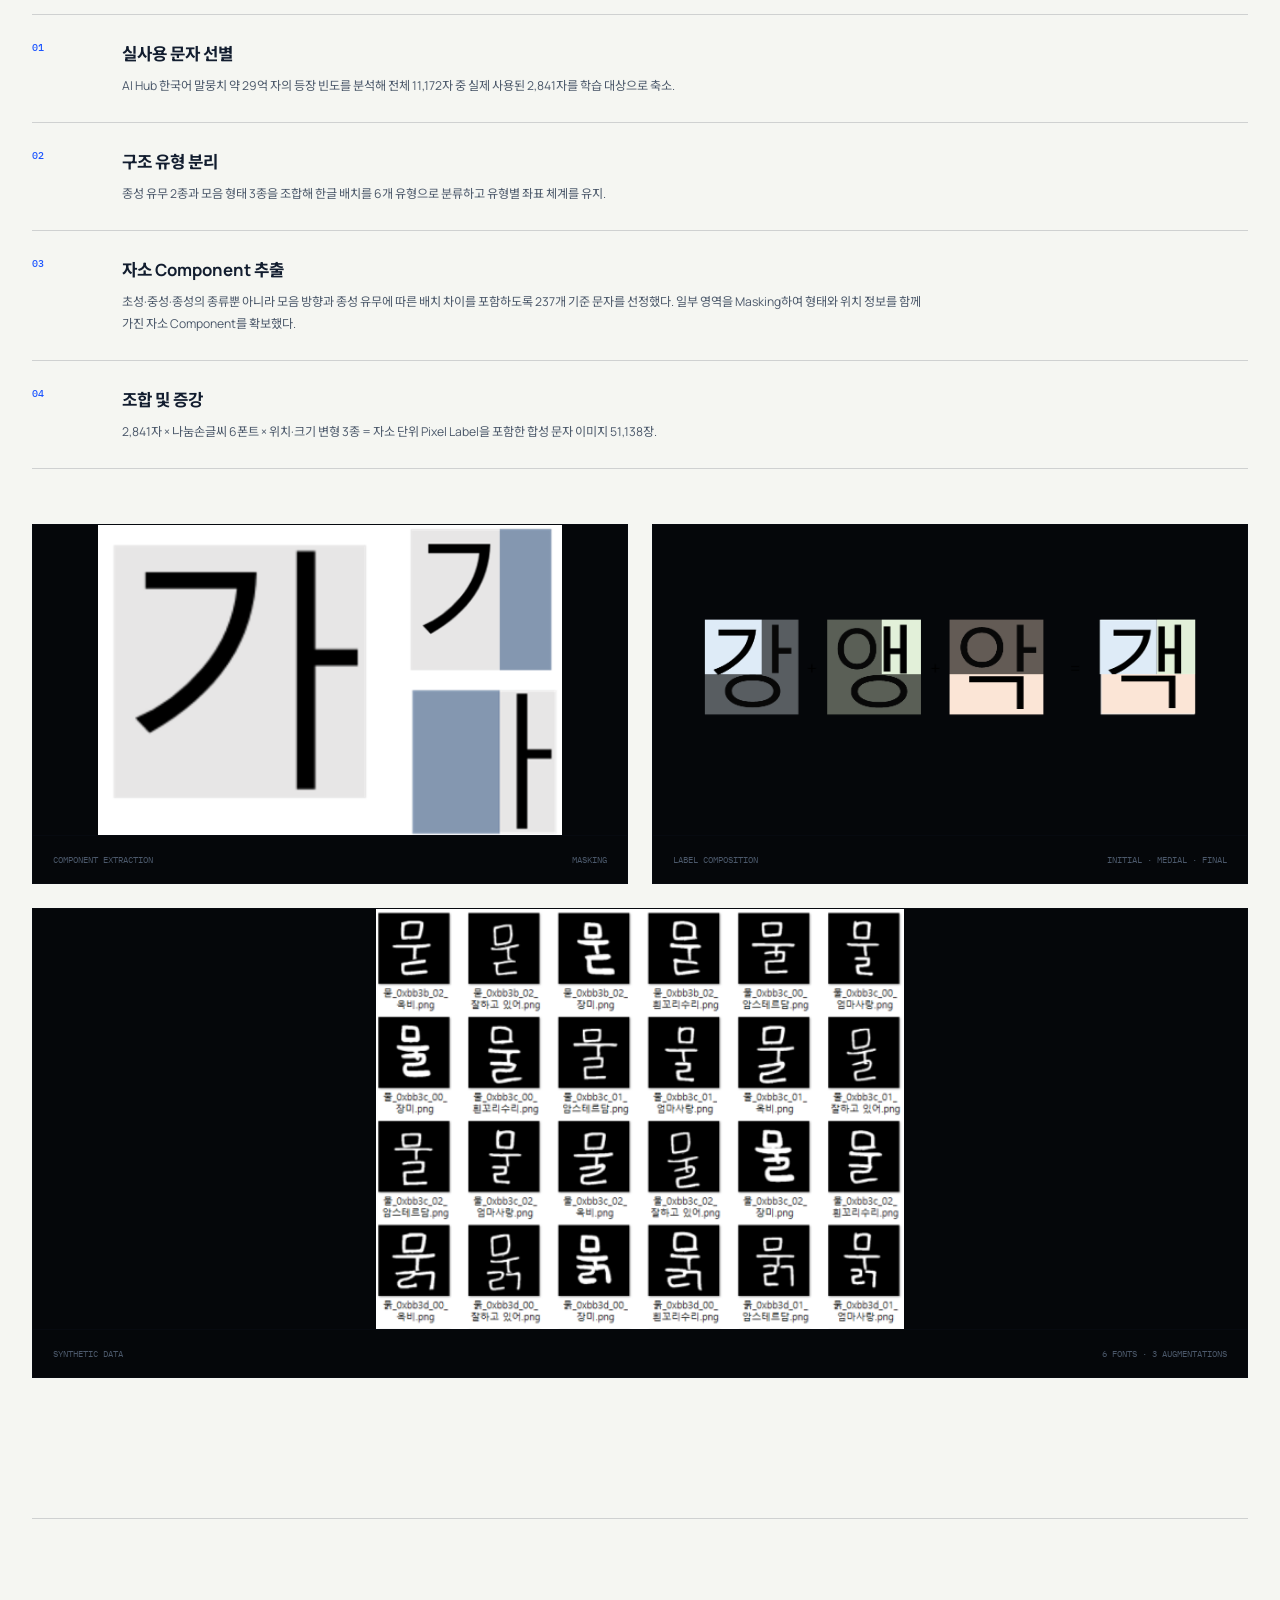
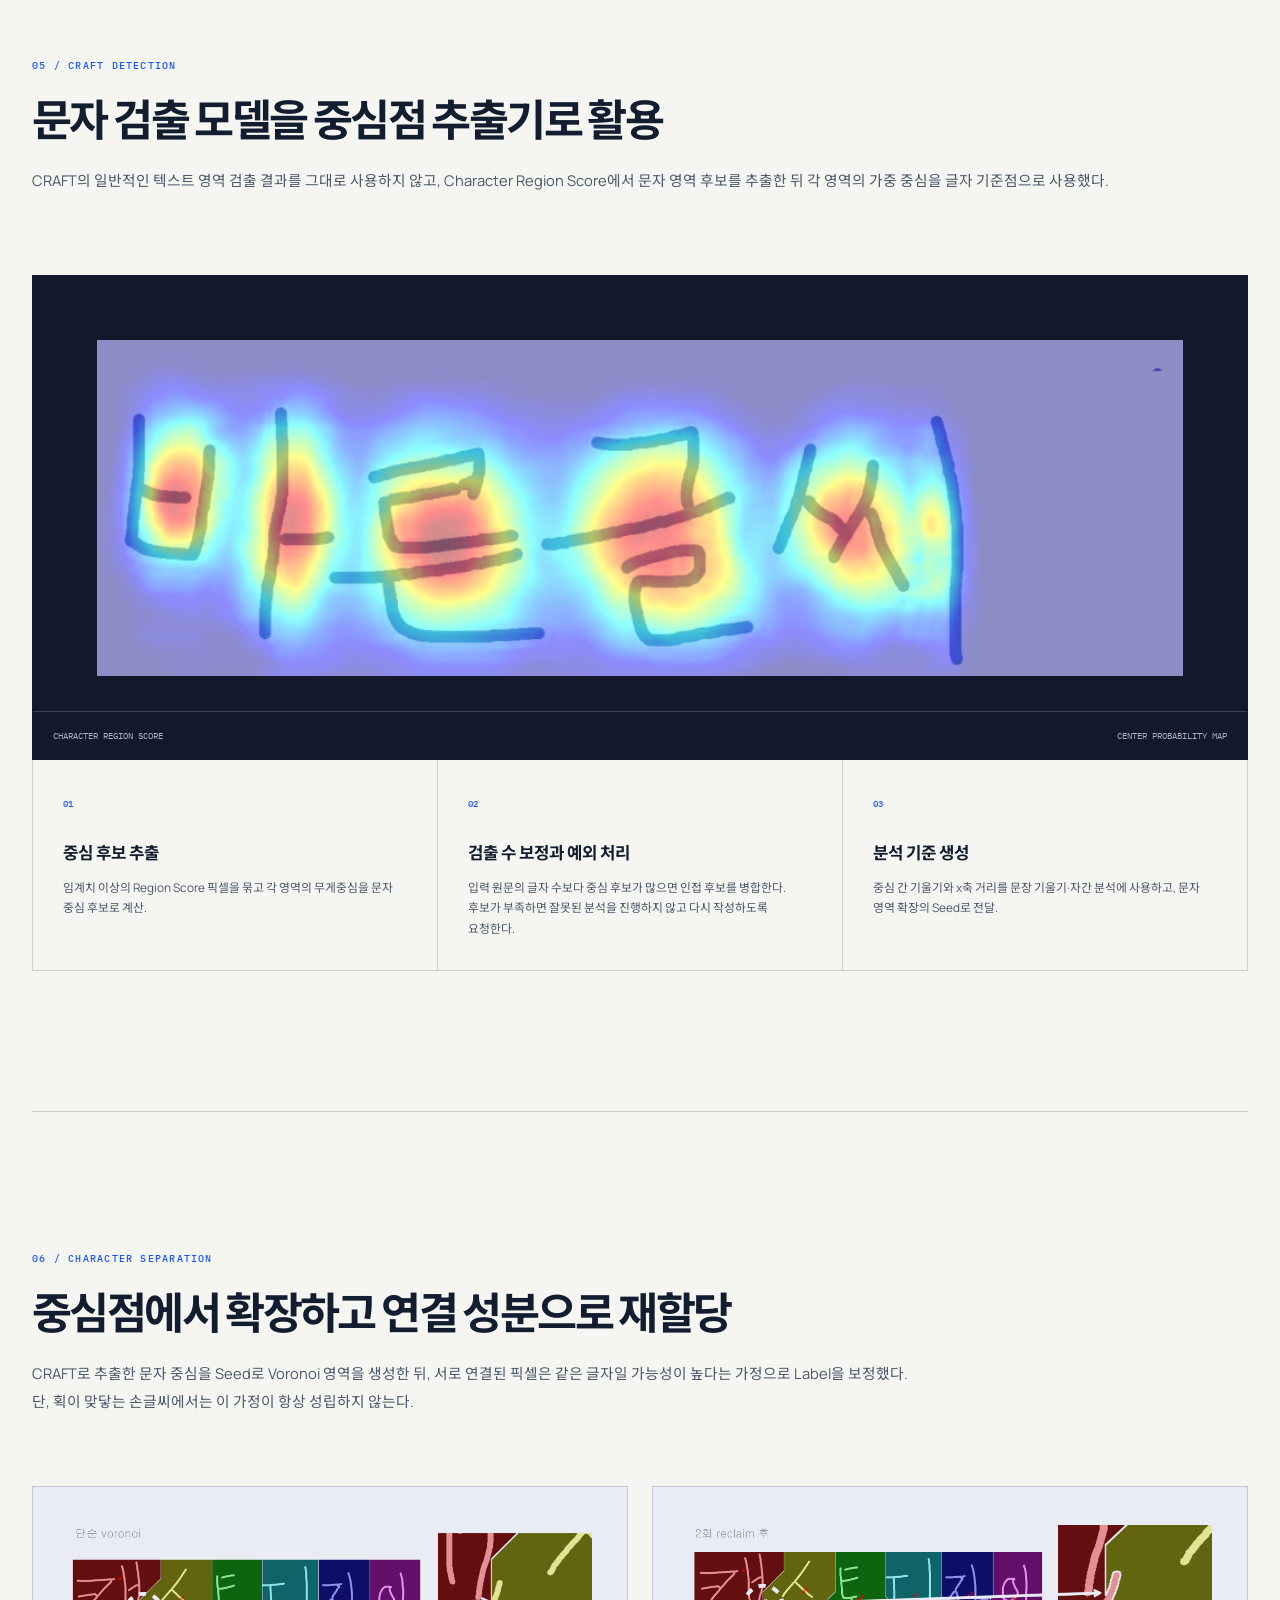
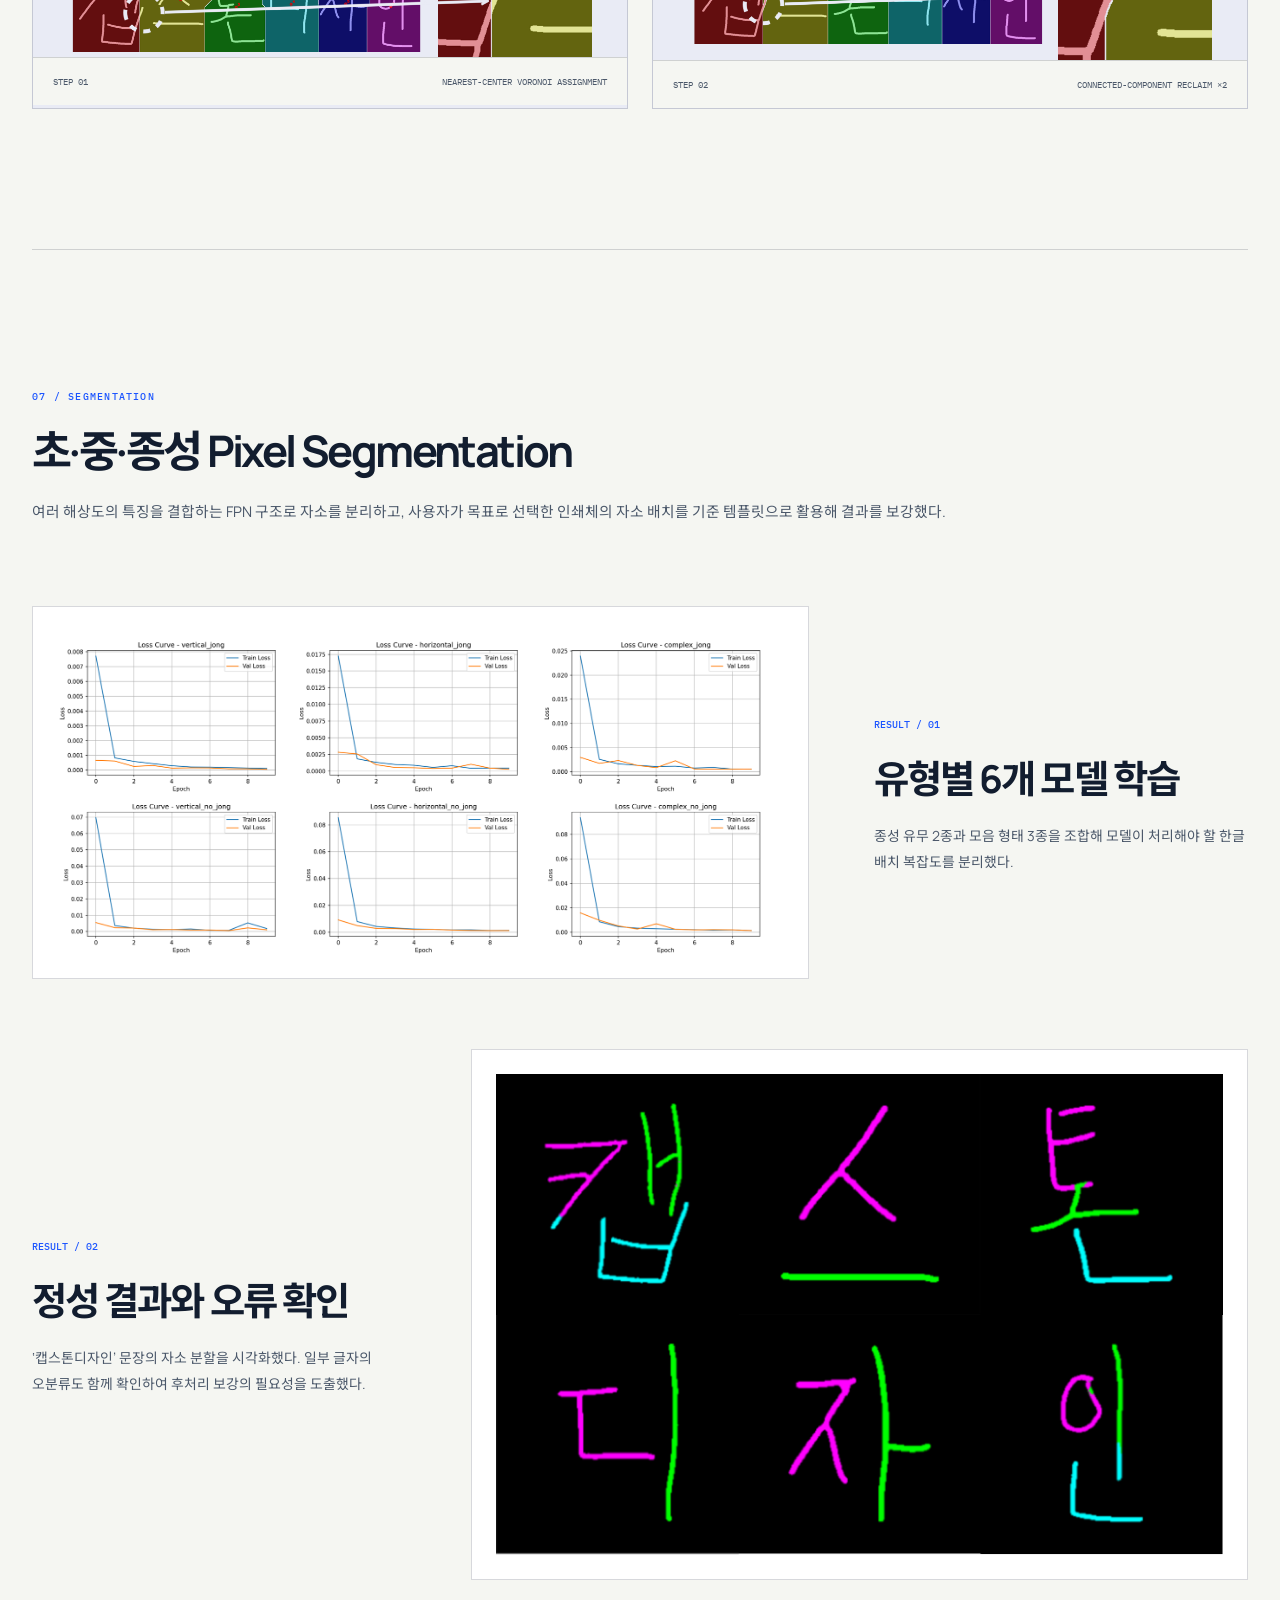
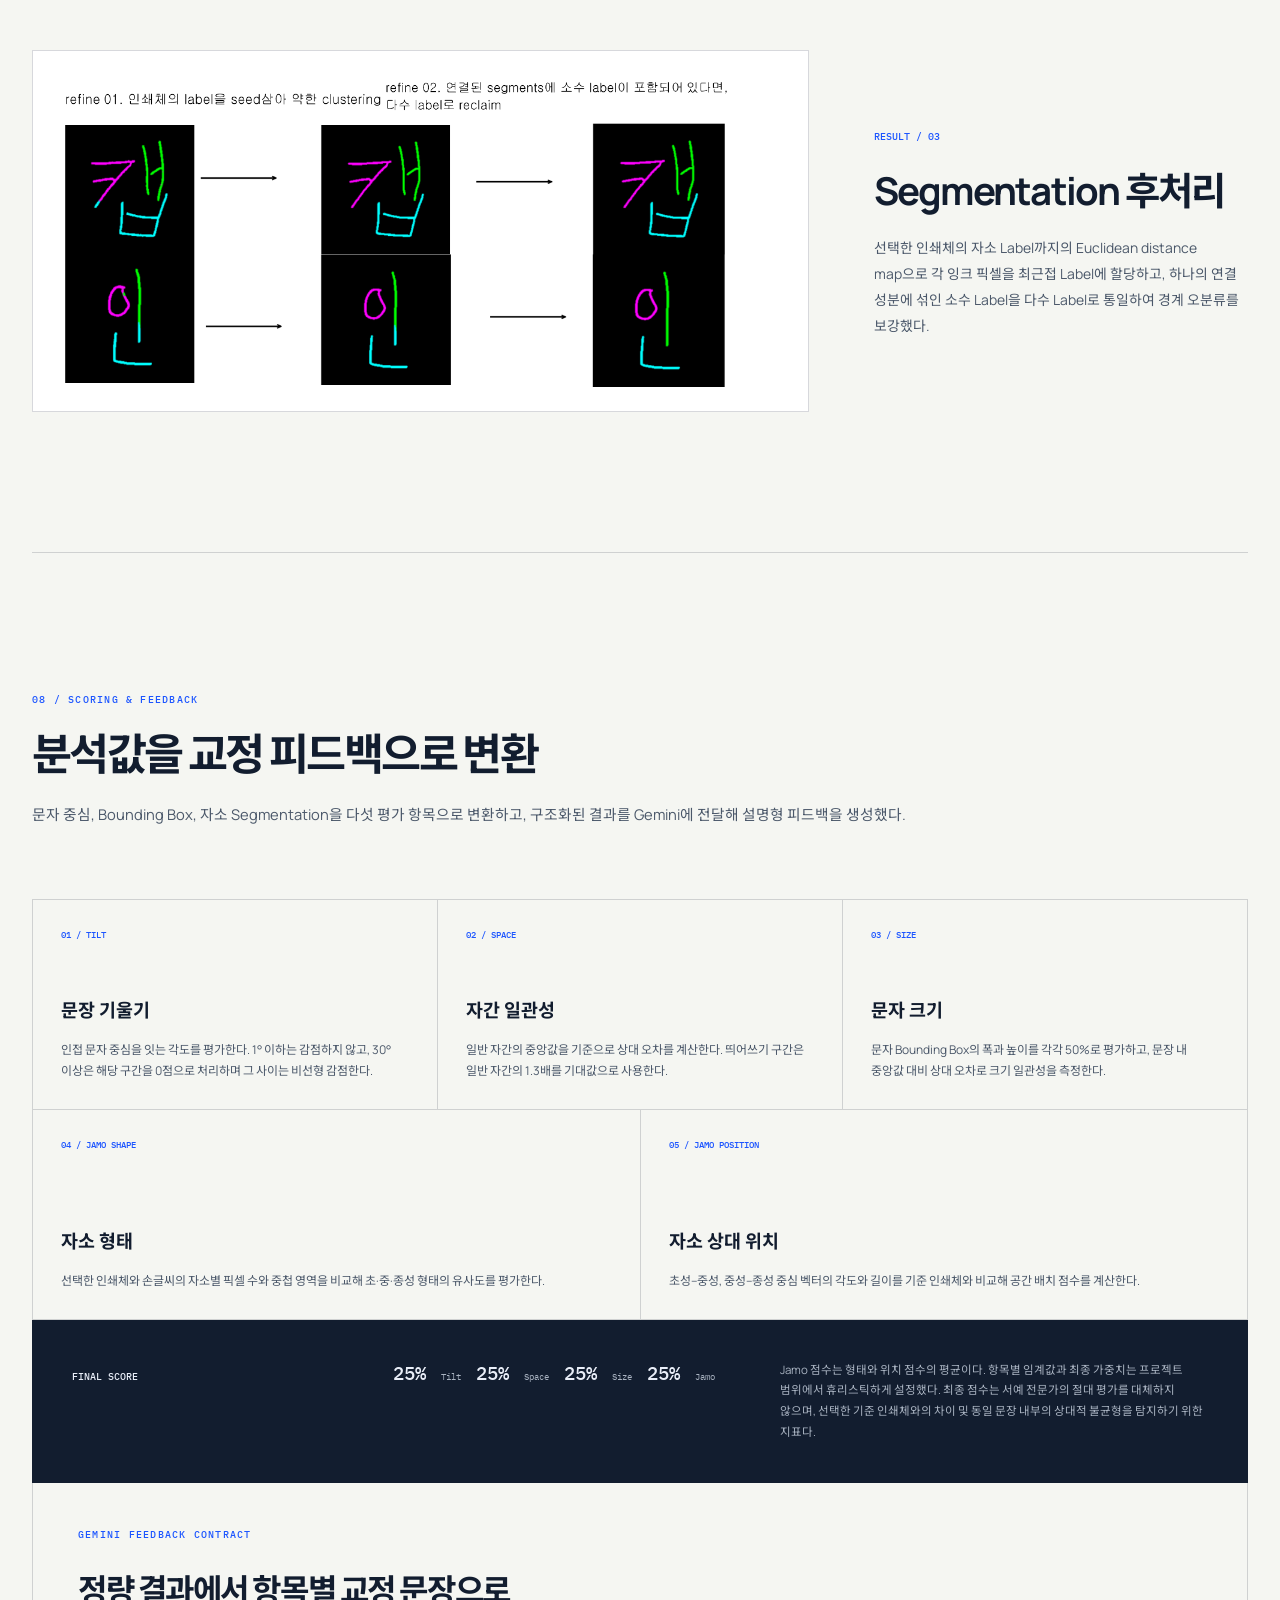
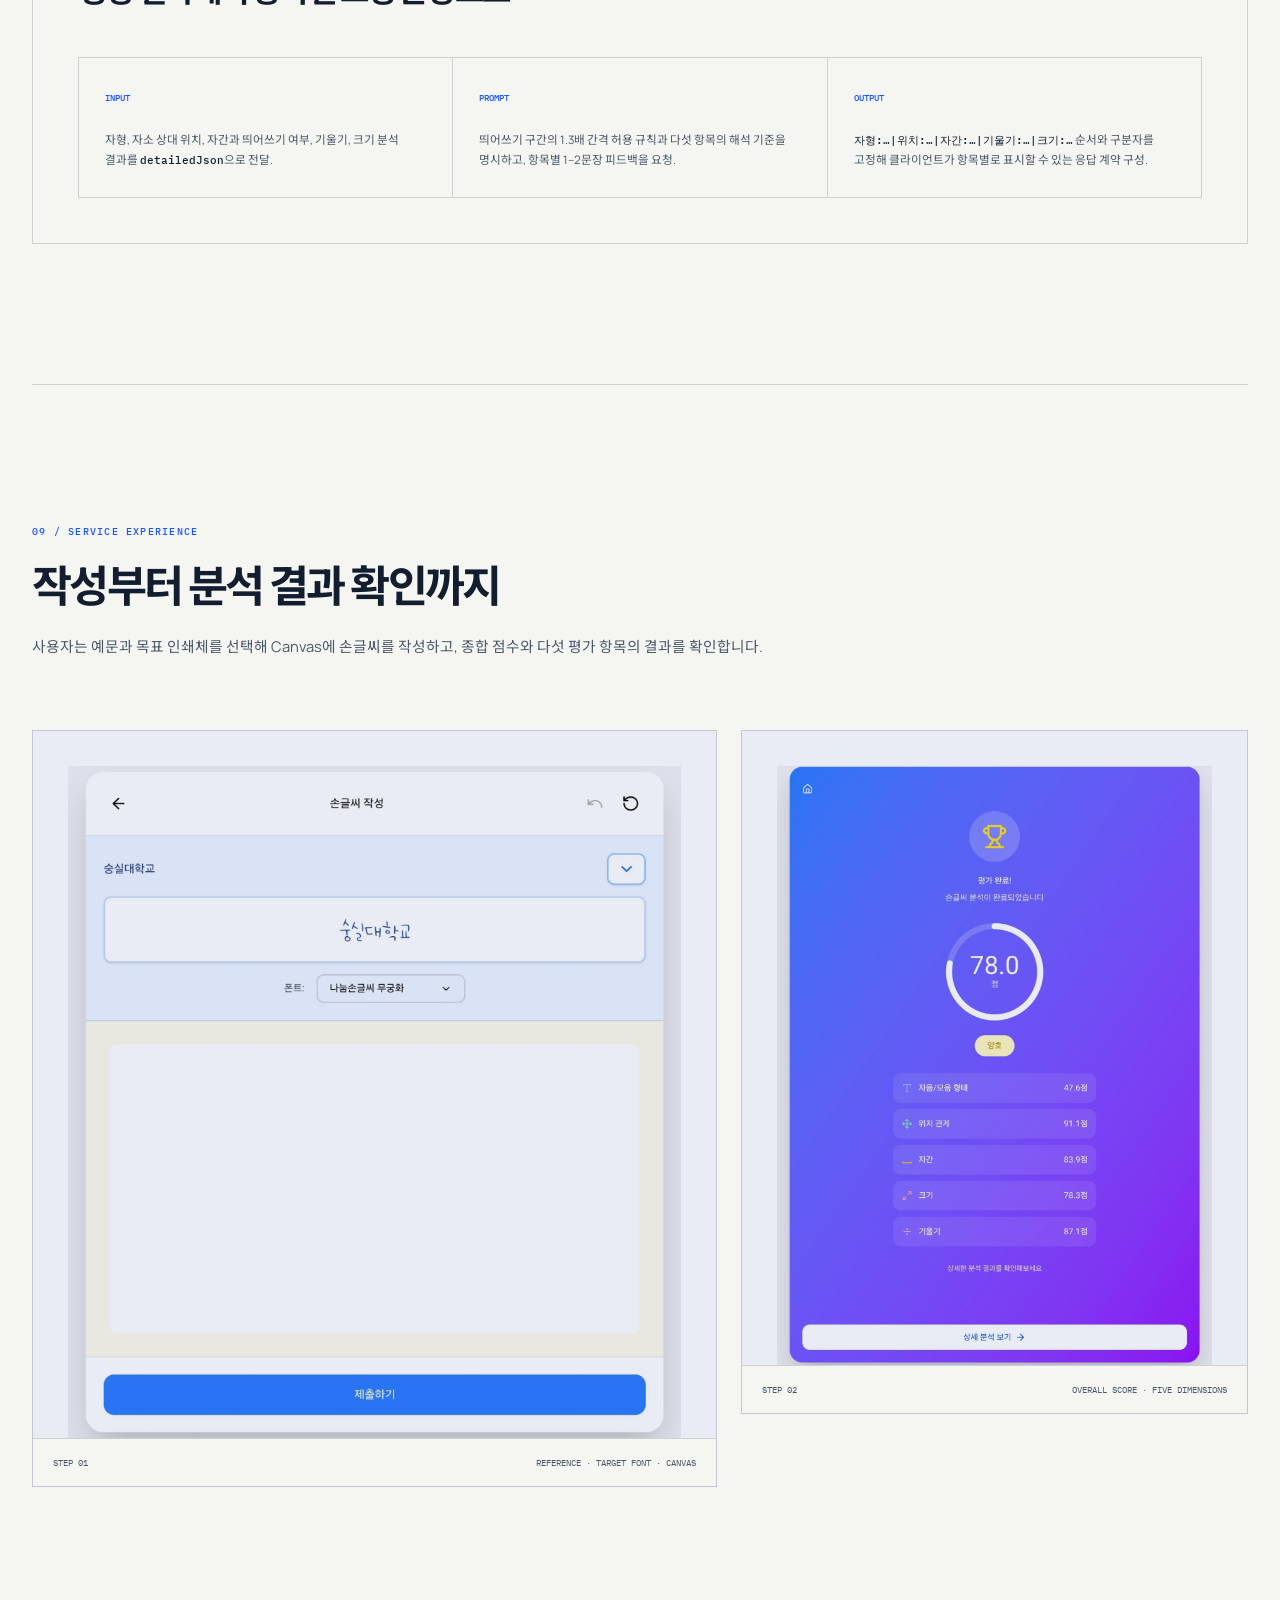
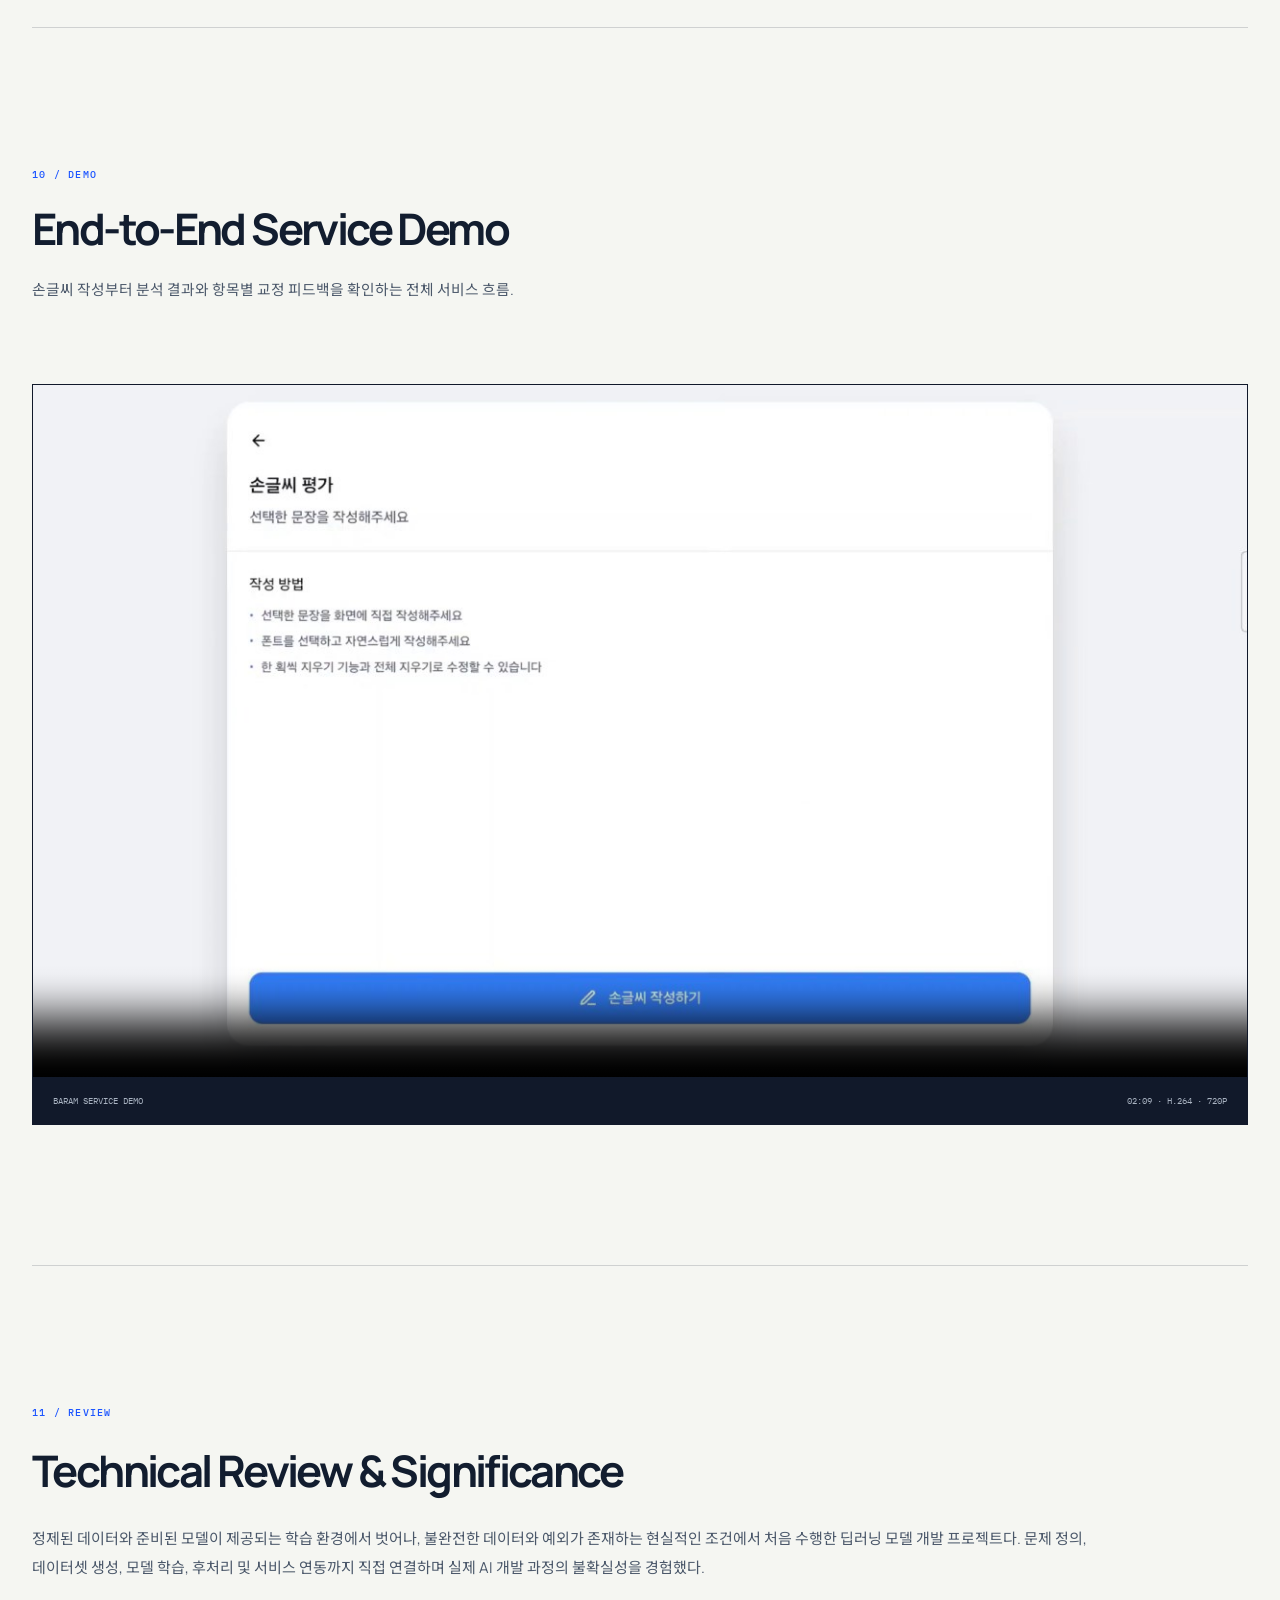
==== commit 809e0eb9: "Unify vision project layouts" ====
--- a/projects/baram.html
+++ b/projects/baram.html
@@ -20,9 +20,9 @@
   <link rel="preconnect" href="https://fonts.googleapis.com">
   <link rel="preconnect" href="https://fonts.gstatic.com" crossorigin>
   <link href="https://fonts.googleapis.com/css2?family=IBM+Plex+Mono:wght@400;500&family=Manrope:wght@400;500;600;700&family=Noto+Sans+KR:wght@400;500;600;700&display=swap" rel="stylesheet">
-  <link rel="stylesheet" href="./project.css?v=20260731-12">
+  <link rel="stylesheet" href="./project.css?v=20260802-20">
 </head>
-<body>
+<body class="baram-page">
   <a class="skip-link" href="#main">본문으로 바로가기</a>
   <header class="project-header">
     <a class="back-link" href="../index.html#work"><span aria-hidden="true">←</span> All projects</a>
@@ -40,7 +40,7 @@
       <div class="hero-title">
         <div>
           <p>Korean Handwriting Analysis</p>
-          <h1>바른글씨:<br>바람</h1>
+          <h1>바른글씨: 바람</h1>
         </div>
         <p class="hero-summary">손글씨 문장을 문자와 자소 단위로 분해하고, 형태·위치·자간·크기·기울기를 분석하여 맞춤형 교정 피드백을 제공하는 딥러닝·기하학적 후처리 기반 서비스.</p>
       </div>
@@ -52,8 +52,8 @@
     <section class="overview page-shell" aria-labelledby="overview-title">
       <p class="section-label">00 / OVERVIEW</p>
       <div class="overview-intro">
-        <h2 id="overview-title">첫 엔드투엔드<br>딥러닝 파이프라인</h2>
-        <p>데이터셋 생성부터 한글 구조별 FPN 학습 전략 및 추론 파이프라인 구성, 후처리 알고리즘, Python 분석 서버 구현까지 전 과정을 직접 수행한 첫 딥러닝 모델 개발 프로젝트. CRAFT의 Character Region Score와 기하학 알고리즘을 결합해 문자를 분리하고, FPN 모델로 초성·중성·종성을 픽셀 단위로 분석했다.</p>
+        <h2 id="overview-title">첫 엔드투엔드 딥러닝 파이프라인</h2>
+        <p>데이터셋 생성부터 한글 구조별 FPN 학습 전략 및 추론 파이프라인 구성, 후처리 알고리즘, Python 분석 서버 구현까지 전 과정을 직접 수행한 첫 딥러닝 모델 개발 프로젝트.<br>CRAFT의 Character Region Score와 기하학 알고리즘을 결합해 문자를 분리하고, FPN 모델로 초성·중성·종성을 픽셀 단위로 분석했다.</p>
       </div>
       <div class="project-definition">
         <span>WHAT IT IS — AND IS NOT</span>
@@ -85,8 +85,8 @@
       <div class="section-heading">
         <p class="section-label">01 / PIPELINE</p>
         <div>
-          <h2 id="pipeline-title">문장에서 자소까지<br>역순으로 분해</h2>
-          <p>한글이 자소에서 문자와 문장으로 조합되는 과정을 거꾸로 추적한다. 문장 정규화 → CRAFT 중심 추출 → Voronoi 문자 분리 → FPN 자소 Segmentation → 형태·위치 평가 → 점수 및 피드백 생성.</p>
+          <h2 id="pipeline-title">문장에서 자소까지 역순으로 분해</h2>
+          <p>한글이 자소에서 문자와 문장으로 조합되는 과정을 거꾸로 추적한다.<br>문장 정규화 → CRAFT 중심 추출 → Voronoi 문자 분리 → FPN 자소 Segmentation → 형태·위치 평가 → 점수 및 피드백 생성.</p>
         </div>
       </div>
       <figure class="media-frame media-light">
@@ -112,7 +112,7 @@
     <section class="research page-shell" aria-labelledby="research-title">
       <div class="section-heading">
         <p class="section-label">03 / RESEARCH DESIGN</p>
-        <div><h2 id="research-title">한글 구조를 반영한<br>분석 문제 설계</h2><p>일반적인 문자 인식이 아니라 손글씨의 구조적 완성도와 시각적 정렬성을 정량화하는 문제로 정의했다.</p></div>
+        <div><h2 id="research-title">한글 구조를 반영한 분석 문제 설계</h2><p>일반적인 문자 인식이 아니라 손글씨의 구조적 완성도와 시각적 정렬성을 정량화하는 문제로 정의했다.</p></div>
       </div>
       <div class="decision-grid research-grid">
         <article><p class="decision-index">QUESTION / 01</p><h3>연결된 손글씨에서 개별 문자를 어떻게 분리할 것인가?</h3><dl><div><dt>Approach</dt><dd>CRAFT의 Character Region Score에서 문자 영역 후보를 추출하고, 각 영역의 가중 중심을 문자 기준점으로 사용. 글자 수와 후보 수를 비교해 과검출 중심을 병합.</dd></div></dl></article>
@@ -124,7 +124,7 @@
     <section class="dataset page-shell" aria-labelledby="dataset-title">
       <div class="section-heading">
         <p class="section-label">04 / DATASET ENGINEERING</p>
-        <div><h2 id="dataset-title">한글 조합 원리로<br>Label을 생성</h2><p>모든 완성형 문자를 수작업으로 Labeling하는 대신, 한글의 초성·중성·종성 조합 규칙을 데이터 생성 알고리즘으로 전환했다.</p></div>
+        <div><h2 id="dataset-title">한글 조합 원리로 Label을 생성</h2><p>모든 완성형 문자를 수작업으로 Labeling하는 대신, 한글의 초성·중성·종성 조합 규칙을 데이터 생성 알고리즘으로 전환했다.</p></div>
       </div>
       <div class="dataset-metrics" aria-label="데이터셋 생성 규모">
         <div><strong>11,172</strong><span>표현 가능한 한글</span></div>
@@ -148,7 +148,7 @@
     <section class="flow page-shell" aria-labelledby="craft-title">
       <div class="section-heading">
         <p class="section-label">05 / CRAFT DETECTION</p>
-        <div><h2 id="craft-title">문자 검출 모델을<br>중심점 추출기로 활용</h2><p>CRAFT의 일반적인 텍스트 영역 검출 결과를 그대로 사용하지 않고, Character Region Score에서 문자 영역 후보를 추출한 뒤 각 영역의 가중 중심을 글자 기준점으로 사용했다.</p></div>
+        <div><h2 id="craft-title">문자 검출 모델을 중심점 추출기로 활용</h2><p>CRAFT의 일반적인 텍스트 영역 검출 결과를 그대로 사용하지 않고, Character Region Score에서 문자 영역 후보를 추출한 뒤 각 영역의 가중 중심을 글자 기준점으로 사용했다.</p></div>
       </div>
       <figure class="media-frame craft-frame">
         <img loading="lazy" decoding="async" src="../assets/projects/baram/baram-craft-centers.png" alt="손글씨 위에 시각화한 CRAFT 문자 중심 확률 맵">
@@ -164,7 +164,7 @@
     <section class="flow page-shell" aria-labelledby="separation-title">
       <div class="section-heading">
         <p class="section-label">06 / CHARACTER SEPARATION</p>
-        <div><h2 id="separation-title">중심점에서 확장하고<br>연결 성분으로 재할당</h2><p>CRAFT로 추출한 문자 중심을 Seed로 Voronoi 영역을 생성한 뒤, 서로 연결된 픽셀은 같은 글자일 가능성이 높다는 가정으로 Label을 보정했다. 단, 획이 맞닿는 손글씨에서는 이 가정이 항상 성립하지 않는다.</p></div>
+        <div><h2 id="separation-title">중심점에서 확장하고 연결 성분으로 재할당</h2><p>CRAFT로 추출한 문자 중심을 Seed로 Voronoi 영역을 생성한 뒤, 서로 연결된 픽셀은 같은 글자일 가능성이 높다는 가정으로 Label을 보정했다.<br>단, 획이 맞닿는 손글씨에서는 이 가정이 항상 성립하지 않는다.</p></div>
       </div>
       <div class="baram-comparison">
         <figure class="media-frame media-light"><img loading="lazy" decoding="async" src="../assets/projects/baram/baram-voronoi.png" alt="각 픽셀을 가장 가까운 CRAFT 문자 중심의 Label로 할당한 Voronoi 영역"><figcaption><span>STEP 01</span><span>NEAREST-CENTER VORONOI ASSIGNMENT</span></figcaption></figure>
@@ -175,7 +175,7 @@
     <section class="results page-shell" aria-labelledby="results-title">
       <div class="section-heading">
         <p class="section-label">07 / SEGMENTATION</p>
-        <div><h2 id="results-title">초·중·종성<br>Pixel Segmentation</h2><p>여러 해상도의 특징을 결합하는 FPN 구조로 자소를 분리하고, 사용자가 목표로 선택한 인쇄체의 자소 배치를 기준 템플릿으로 활용해 결과를 보강했다.</p></div>
+        <div><h2 id="results-title">초·중·종성 Pixel Segmentation</h2><p>여러 해상도의 특징을 결합하는 FPN 구조로 자소를 분리하고, 사용자가 목표로 선택한 인쇄체의 자소 배치를 기준 템플릿으로 활용해 결과를 보강했다.</p></div>
       </div>
       <div class="result-grid">
         <article class="result-card">
@@ -196,7 +196,7 @@
     <section class="scoring page-shell" aria-labelledby="scoring-title">
       <div class="section-heading">
         <p class="section-label">08 / SCORING &amp; FEEDBACK</p>
-        <div><h2 id="scoring-title">분석값을<br>교정 피드백으로 변환</h2><p>문자 중심, Bounding Box, 자소 Segmentation을 다섯 평가 항목으로 변환하고, 구조화된 결과를 Gemini에 전달해 설명형 피드백을 생성했다.</p></div>
+        <div><h2 id="scoring-title">분석값을 교정 피드백으로 변환</h2><p>문자 중심, Bounding Box, 자소 Segmentation을 다섯 평가 항목으로 변환하고, 구조화된 결과를 Gemini에 전달해 설명형 피드백을 생성했다.</p></div>
       </div>
       <div class="scoring-grid">
         <article><span>01 / TILT</span><h3>문장 기울기</h3><p>인접 문자 중심을 잇는 각도를 평가한다. 1° 이하는 감점하지 않고, 30° 이상은 해당 구간을 0점으로 처리하며 그 사이는 비선형 감점한다.</p></article>
@@ -225,7 +225,7 @@
     <section class="visual-section page-shell" aria-labelledby="service-ui-title">
       <div class="section-heading">
         <p class="section-label">09 / SERVICE EXPERIENCE</p>
-        <div><h2 id="service-ui-title">작성부터<br>분석 결과 확인까지</h2><p>사용자는 예문과 목표 인쇄체를 선택해 Canvas에 손글씨를 작성하고, 종합 점수와 다섯 평가 항목의 결과를 확인합니다.</p></div>
+        <div><h2 id="service-ui-title">작성부터 분석 결과 확인까지</h2><p>사용자는 예문과 목표 인쇄체를 선택해 Canvas에 손글씨를 작성하고, 종합 점수와 다섯 평가 항목의 결과를 확인합니다.</p></div>
       </div>
       <div class="baram-service-preview">
         <figure class="media-frame media-light"><img loading="lazy" decoding="async" src="../assets/projects/baram/baram-writing-ui.png" alt="예문과 목표 인쇄체를 선택하고 Canvas에 손글씨를 작성하는 화면"><figcaption><span>STEP 01</span><span>REFERENCE · TARGET FONT · CANVAS</span></figcaption></figure>
@@ -236,7 +236,7 @@
     <section class="demo page-shell" aria-labelledby="demo-title">
       <div class="section-heading">
         <p class="section-label">10 / DEMO</p>
-        <div><h2 id="demo-title">End-to-End<br>Service Demo</h2><p>손글씨 작성부터 분석 결과와 항목별 교정 피드백을 확인하는 전체 서비스 흐름.</p></div>
+        <div><h2 id="demo-title">End-to-End Service Demo</h2><p>손글씨 작성부터 분석 결과와 항목별 교정 피드백을 확인하는 전체 서비스 흐름.</p></div>
       </div>
       <figure class="media-frame demo-frame">
         <video controls preload="metadata" playsinline poster="../assets/projects/baram/baram-demo-poster.jpg">
@@ -250,7 +250,7 @@
     <section class="learning page-shell" aria-labelledby="learning-title">
       <p class="section-label">11 / REVIEW</p>
       <div class="learning-layout">
-        <h2 id="learning-title">Technical Review<br>&amp; Significance</h2>
+        <h2 id="learning-title">Technical Review &amp; Significance</h2>
         <div>
           <p>정제된 데이터와 준비된 모델이 제공되는 학습 환경에서 벗어나, 불완전한 데이터와 예외가 존재하는 현실적인 조건에서 처음 수행한 딥러닝 모델 개발 프로젝트다. 문제 정의, 데이터셋 생성, 모델 학습, 후처리 및 서비스 연동까지 직접 연결하며 실제 AI 개발 과정의 불확실성을 경험했다.</p>
           <p>한글의 조합 원리를 데이터 설계에 반영하고 CRAFT·FPN·기하학적 후처리를 하나의 분석 파이프라인으로 완성한 경험은 컴퓨터비전 문제를 독립적으로 설계하고 구현할 수 있다는 확신으로 이어졌다. 이 프로젝트를 기점으로 이후 두 프로젝트 또한 컴퓨터비전 중심의 딥러닝 연구로 확장했다.</p>
--- a/projects/project.css
+++ b/projects/project.css
@@ -258,7 +258,7 @@
 .benchmark-row strong small { color: var(--blue); font: 500 .52rem var(--mono); }
 .benchmark-row.selected { color: #fff; background: var(--blue); }
 .benchmark-row.selected strong small { color: var(--cyan); }
-.benchmark-note { max-width: 920px; margin: 24px 0 0 auto; color: var(--ink-soft); font-size: .7rem; line-height: 1.75; }
+.vlm-case-note { max-width: 920px; margin: 24px 0 0 auto; color: var(--ink-soft); font-size: .7rem; line-height: 1.75; }
 .speed-comparison img { height: 290px; object-fit: contain; }
 .cascade-flow { margin-top: 75px; padding: 34px; display: grid; grid-template-columns: 1fr auto 1fr auto 1fr auto 1fr; gap: 18px; align-items: center; background: var(--surface); border: 1px solid var(--line); }
 .cascade-flow > div { min-height: 165px; padding: 24px; display: flex; flex-direction: column; background: var(--paper); border: 1px solid var(--line); }
@@ -330,6 +330,295 @@
 .project-navigation span { font: 400 .56rem var(--mono); letter-spacing: .1em; }
 .project-navigation a:hover { color: var(--cyan); }
 footer { padding: 30px max(32px, calc((100vw - 1360px) / 2)); display: flex; justify-content: space-between; color: rgba(255,255,255,.5); background: var(--ink); border-top: 1px solid rgba(255,255,255,.18); font: 400 .55rem var(--mono); text-transform: uppercase; }
+
+/* Project-specific unified editorial heading flow */
+:is(.burinake-page, .csas-page, .baram-page) .overview-intro,
+:is(.burinake-page, .csas-page, .baram-page) .section-heading,
+:is(.burinake-page, .csas-page, .baram-page) .section-heading > div,
+:is(.burinake-page, .csas-page, .baram-page) .learning-layout {
+  display: block;
+}
+:is(.burinake-page, .csas-page, .baram-page) .hero-title {
+  display: block;
+}
+:is(.burinake-page, .csas-page, .baram-page) .hero-summary {
+  max-width: 1080px;
+  margin: 28px 0 0;
+}
+:is(.burinake-page, .csas-page, .baram-page) .overview-intro h2,
+:is(.burinake-page, .csas-page, .baram-page) .section-heading h2,
+:is(.burinake-page, .csas-page, .baram-page) .learning h2,
+:is(.burinake-page, .csas-page, .baram-page) .stack h2 {
+  font-size: clamp(2.35rem, 3.4vw, 3.6rem);
+  line-height: 1.08;
+  white-space: nowrap;
+}
+:is(.burinake-page, .csas-page, .baram-page) .overview-intro > p,
+:is(.burinake-page, .csas-page, .baram-page) .section-heading > div > p {
+  max-width: 1080px;
+  margin: 24px 0 0;
+}
+:is(.burinake-page, .csas-page, .baram-page) .section-heading > .section-label { margin-bottom: 24px; }
+:is(.burinake-page, .csas-page, .baram-page) .learning-layout > div {
+  max-width: 1080px;
+  margin-top: 30px;
+}
+.burinake-page .prompt-review {
+  margin-top: 28px;
+  border-top: 1px solid var(--line);
+}
+.burinake-page .how-it-works ol {
+  grid-template-columns: repeat(6, minmax(0, 1fr));
+}
+.burinake-page .how-it-works li {
+  min-height: 165px;
+  padding: 20px;
+  display: flex;
+  flex-direction: column;
+}
+.burinake-page .how-it-works li > div {
+  margin-top: auto;
+}
+.burinake-page .how-it-works li strong {
+  display: block;
+  margin-bottom: 12px;
+  font-size: .88rem;
+  line-height: 1.45;
+}
+.burinake-page .fact-grid {
+  margin-top: 56px;
+}
+.burinake-page .fact-grid div {
+  min-height: 132px;
+  padding: 24px;
+  display: flex;
+  flex-direction: column;
+}
+.burinake-page .fact-grid dd {
+  margin: auto 0 0;
+}
+.burinake-page .contribution-grid {
+  grid-template-columns: repeat(6, minmax(0, 1fr));
+}
+.burinake-page .contribution-grid article {
+  min-height: 210px;
+  padding: 30px;
+  grid-column: span 2;
+  display: flex;
+  flex-direction: column;
+}
+.burinake-page .contribution-grid article:nth-child(n + 4) {
+  grid-column: span 3;
+}
+.burinake-page .contribution-grid h3 {
+  margin: auto 0 16px;
+}
+.burinake-page .vlm-contract {
+  margin-top: 56px;
+  grid-template-columns: repeat(4, minmax(0, 1fr));
+}
+.burinake-page .vlm-contract > div {
+  min-height: 0;
+  padding: 24px;
+}
+.burinake-page .vlm-contract strong {
+  margin-top: 32px;
+  line-height: 1.45;
+}
+
+.csas-page .how-it-works-heading {
+  display: block;
+}
+.csas-page .how-it-works-heading h3 {
+  margin-top: 24px;
+}
+.csas-page .how-it-works ol {
+  grid-template-columns: repeat(6, minmax(0, 1fr));
+}
+.csas-page .how-it-works li {
+  min-height: 170px;
+  padding: 20px;
+  display: flex;
+  flex-direction: column;
+}
+.csas-page .how-it-works h4 {
+  margin: auto 0 12px;
+  line-height: 1.45;
+}
+.csas-page .fact-grid {
+  margin-top: 56px;
+}
+.csas-page .fact-grid div {
+  min-height: 132px;
+  padding: 24px;
+  display: flex;
+  flex-direction: column;
+}
+.csas-page .fact-grid dd {
+  margin: auto 0 0;
+}
+.csas-page .contribution-grid {
+  grid-template-columns: repeat(4, minmax(0, 1fr));
+}
+.csas-page .contribution-grid article {
+  min-height: 220px;
+  padding: 28px;
+  display: flex;
+  flex-direction: column;
+}
+.csas-page .contribution-grid h3 {
+  margin: auto 0 16px;
+}
+.csas-page .dataset-metrics {
+  margin-top: 56px;
+  grid-template-columns: repeat(4, minmax(0, 1fr));
+}
+.csas-page .dataset-metrics div {
+  min-height: 132px;
+  padding: 24px;
+}
+.csas-page .model-evolution {
+  margin-top: 56px;
+}
+.csas-page .model-evolution li {
+  grid-template-columns: 120px minmax(0, 1fr);
+}
+.csas-page .decision-heading {
+  margin-top: 75px;
+  display: block;
+}
+.csas-page .decision-heading h3 {
+  margin: 24px 0 0;
+}
+.csas-page .metric-panel > div,
+.csas-page .metric-panel > p {
+  min-height: 132px;
+  padding: 24px;
+}
+.csas-page .csas-loss-design article {
+  min-height: 210px;
+}
+.csas-page .csas-loss-design {
+  border-top: 1px solid var(--line);
+}
+.csas-page .architecture-flow {
+  margin-top: 56px;
+}
+.csas-page .architecture-flow div {
+  min-height: 110px;
+}
+
+.baram-page .hero-title h1 {
+  white-space: nowrap;
+}
+.baram-page .how-it-works-heading {
+  display: block;
+}
+.baram-page .how-it-works-heading h3 {
+  margin-top: 24px;
+}
+.baram-page .how-it-works ol {
+  grid-template-columns: repeat(6, minmax(0, 1fr));
+}
+.baram-page .how-it-works li {
+  min-height: 170px;
+  padding: 20px;
+  display: flex;
+  flex-direction: column;
+}
+.baram-page .how-it-works h4 {
+  margin: auto 0 12px;
+  line-height: 1.45;
+}
+.baram-page .fact-grid {
+  margin-top: 56px;
+}
+.baram-page .fact-grid div {
+  min-height: 132px;
+  padding: 24px;
+  display: flex;
+  flex-direction: column;
+}
+.baram-page .fact-grid dd {
+  margin: auto 0 0;
+}
+.baram-page .contribution-grid {
+  grid-template-columns: repeat(6, minmax(0, 1fr));
+}
+.baram-page .contribution-grid article {
+  min-height: 210px;
+  padding: 30px;
+  grid-column: span 2;
+  display: flex;
+  flex-direction: column;
+}
+.baram-page .contribution-grid article:nth-child(n + 4) {
+  grid-column: span 3;
+}
+.baram-page .contribution-grid h3 {
+  margin: auto 0 16px;
+}
+.baram-page .dataset-metrics {
+  margin-top: 56px;
+}
+.baram-page .dataset-metrics div {
+  min-height: 132px;
+  padding: 24px;
+}
+.baram-page .scoring-grid article {
+  min-height: 210px;
+  padding: 28px;
+  display: flex;
+  flex-direction: column;
+}
+.baram-page .scoring-grid h3 {
+  margin: auto 0 16px;
+}
+.baram-page .feedback-heading {
+  display: block;
+}
+.baram-page .feedback-heading h3 {
+  margin: 24px 0 0;
+}
+
+@media (max-width: 1100px) {
+  .burinake-page .how-it-works ol {
+    grid-template-columns: repeat(3, minmax(0, 1fr));
+  }
+  .burinake-page .contribution-grid {
+    grid-template-columns: repeat(2, minmax(0, 1fr));
+  }
+  .burinake-page .contribution-grid article,
+  .burinake-page .contribution-grid article:nth-child(n + 4) {
+    grid-column: auto;
+  }
+  .burinake-page .contribution-grid article:last-child {
+    grid-column: 1 / -1;
+  }
+  .burinake-page .vlm-contract {
+    grid-template-columns: repeat(2, minmax(0, 1fr));
+  }
+  .csas-page .how-it-works ol {
+    grid-template-columns: repeat(3, minmax(0, 1fr));
+  }
+  .csas-page .contribution-grid,
+  .csas-page .dataset-metrics {
+    grid-template-columns: repeat(2, minmax(0, 1fr));
+  }
+  .baram-page .how-it-works ol {
+    grid-template-columns: repeat(3, minmax(0, 1fr));
+  }
+  .baram-page .contribution-grid {
+    grid-template-columns: repeat(2, minmax(0, 1fr));
+  }
+  .baram-page .contribution-grid article,
+  .baram-page .contribution-grid article:nth-child(n + 4) {
+    grid-column: auto;
+  }
+  .baram-page .contribution-grid article:last-child {
+    grid-column: 1 / -1;
+  }
+}
 
 @media (max-width: 900px) {
   .project-header, .project-hero, .page-shell { width: min(100% - 40px, 1360px); }
@@ -442,6 +731,87 @@
   .project-navigation > * { min-height: 180px; padding: 35px 24px; }
   .project-navigation > *:last-child { align-items: flex-start; border-top: 1px solid rgba(255,255,255,.2); border-left: 0; }
   footer { padding-inline: 24px; }
+
+  .burinake-page .how-it-works ol,
+  .burinake-page .contribution-grid,
+  .burinake-page .vlm-contract {
+    grid-template-columns: 1fr;
+  }
+  .burinake-page .contribution-grid article:last-child {
+    grid-column: auto;
+  }
+  .burinake-page .how-it-works li {
+    min-height: 138px;
+  }
+  .burinake-page .contribution-grid article {
+    min-height: 190px;
+    padding: 24px;
+  }
+}
+
+@media (max-width: 1100px) {
+  :is(.burinake-page, .csas-page, .baram-page) .overview-intro h2,
+  :is(.burinake-page, .csas-page, .baram-page) .section-heading h2,
+  :is(.burinake-page, .csas-page, .baram-page) .learning h2,
+  :is(.burinake-page, .csas-page, .baram-page) .stack h2 {
+    font-size: clamp(2.05rem, 8.8vw, 2.7rem);
+    white-space: normal;
+  }
+}
+
+@media (max-width: 900px) {
+  .csas-page .how-it-works ol {
+    grid-template-columns: repeat(2, minmax(0, 1fr));
+  }
+  .baram-page .how-it-works ol {
+    grid-template-columns: repeat(2, minmax(0, 1fr));
+  }
+  .csas-page .model-evolution li {
+    grid-template-columns: 80px minmax(0, 1fr);
+  }
+}
+
+@media (max-width: 620px) {
+  .csas-page .how-it-works ol,
+  .csas-page .contribution-grid,
+  .csas-page .dataset-metrics {
+    grid-template-columns: 1fr;
+  }
+  .csas-page .how-it-works li {
+    min-height: 138px;
+  }
+  .csas-page .contribution-grid article {
+    min-height: 190px;
+    padding: 24px;
+  }
+  .csas-page .csas-loss-design article {
+    min-height: 180px;
+  }
+  .csas-page .model-evolution li {
+    grid-template-columns: 1fr;
+    gap: 14px;
+  }
+  .baram-page .hero-title h1 {
+    white-space: normal;
+  }
+  .baram-page .how-it-works ol,
+  .baram-page .contribution-grid {
+    grid-template-columns: 1fr;
+  }
+  .baram-page .contribution-grid article,
+  .baram-page .contribution-grid article:nth-child(n + 4),
+  .baram-page .contribution-grid article:last-child {
+    grid-column: auto;
+  }
+  .baram-page .how-it-works li {
+    min-height: 138px;
+  }
+  .baram-page .contribution-grid article,
+  .baram-page .scoring-grid article,
+  .baram-page .scoring-grid article:nth-child(n + 4) {
+    min-height: 190px;
+    padding: 24px;
+  }
 }
 
 @media (prefers-reduced-motion: reduce) {
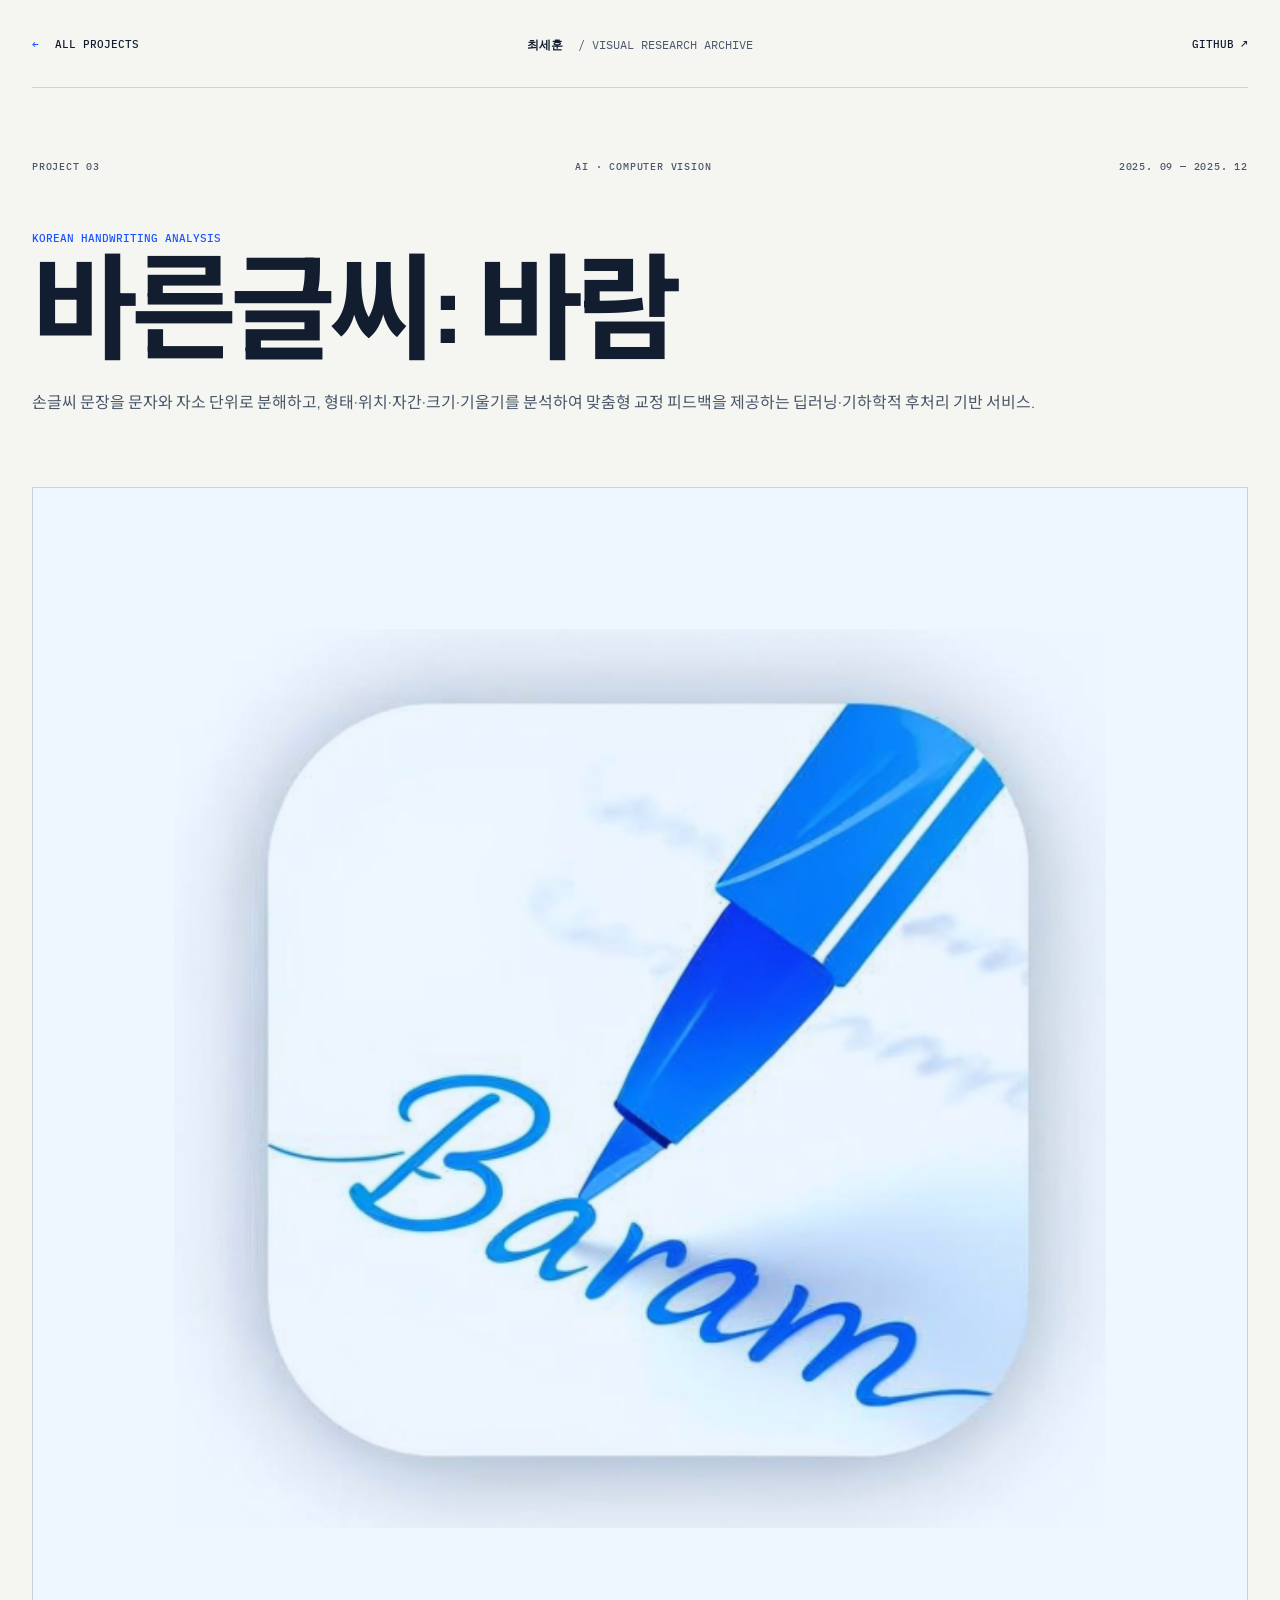
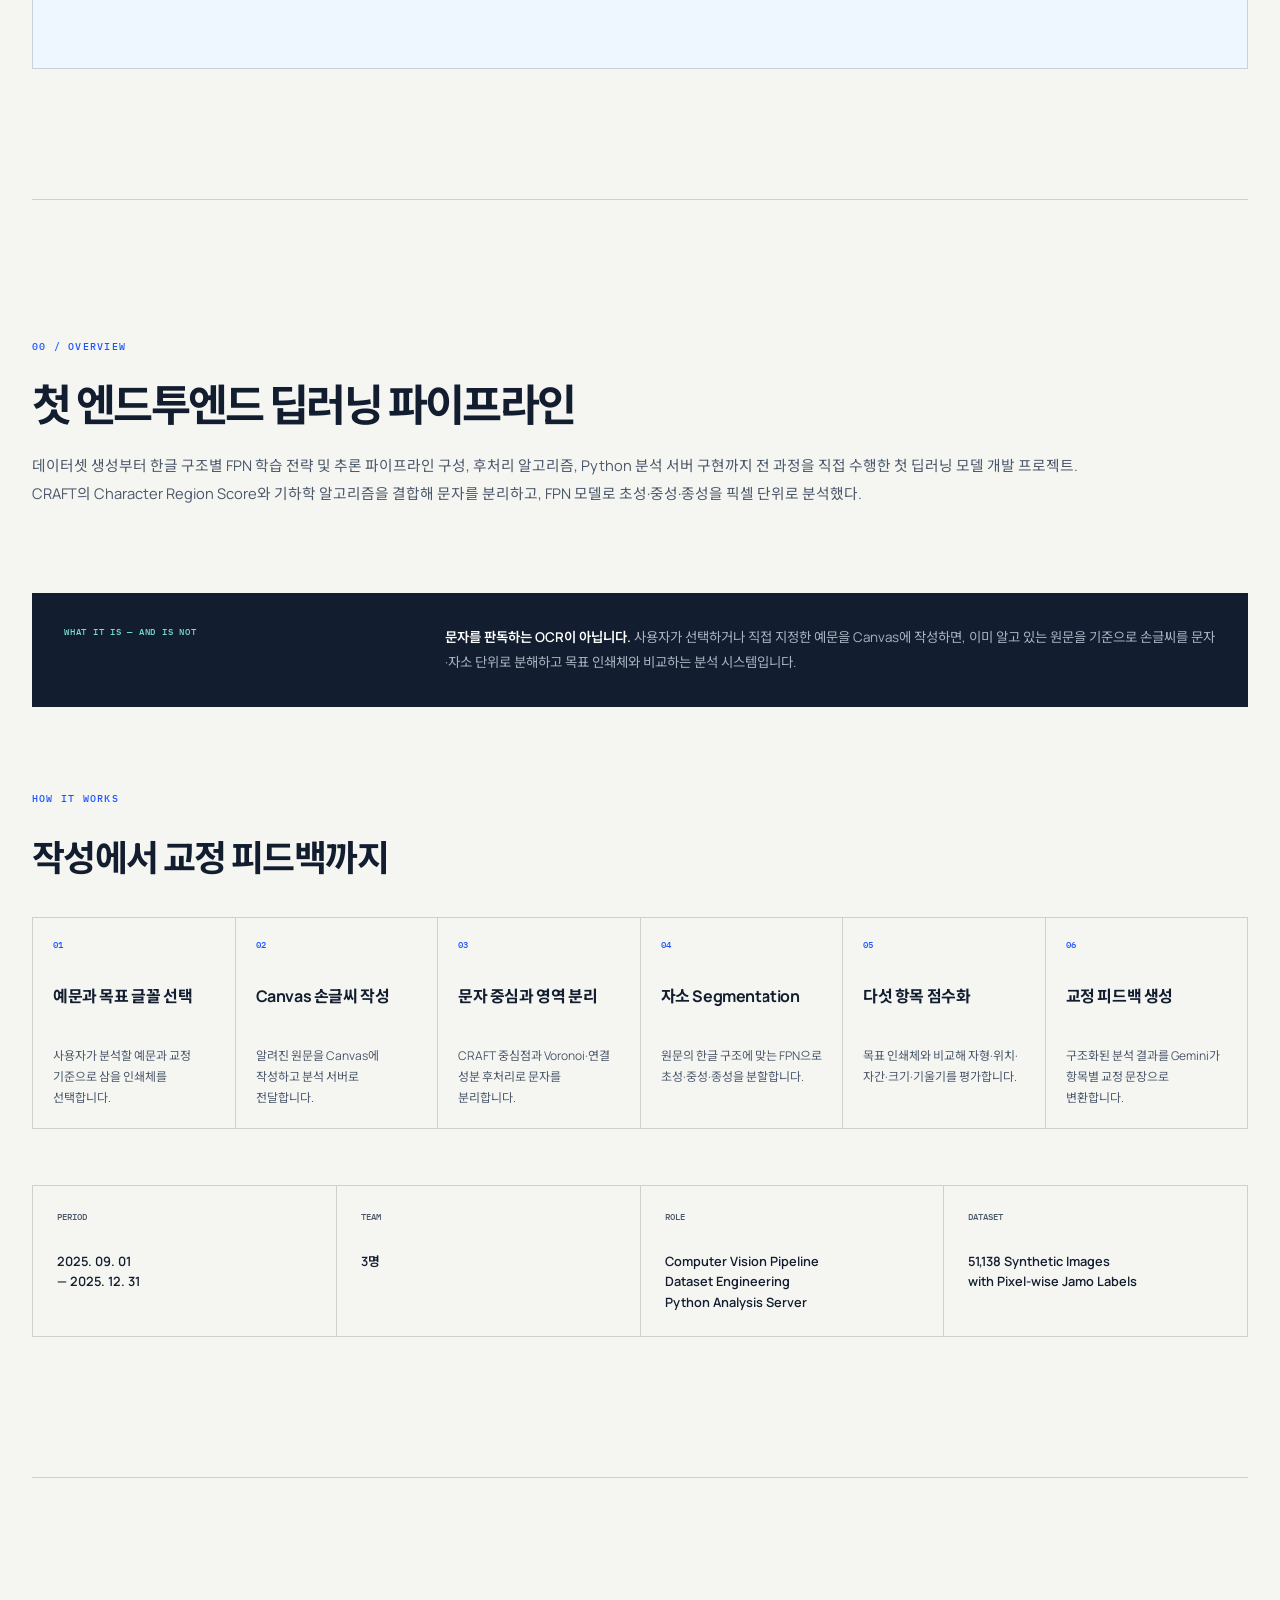
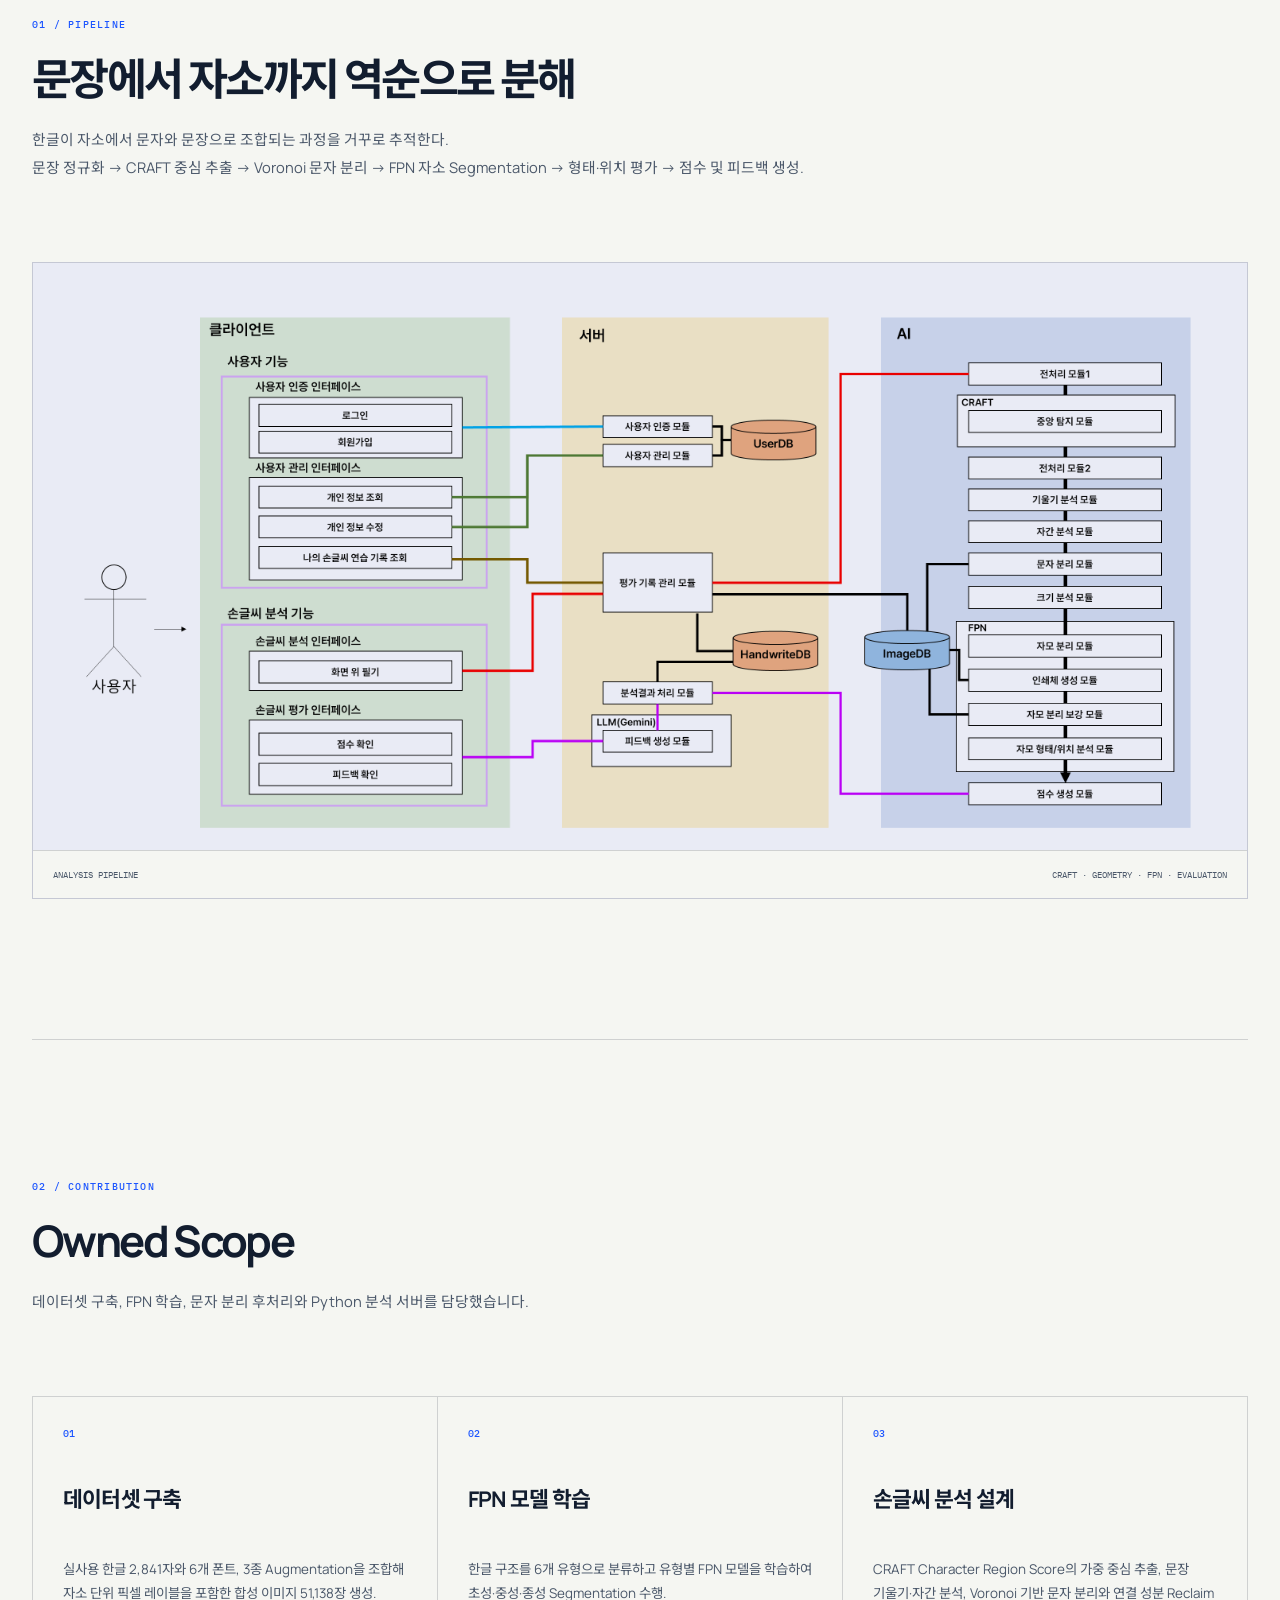
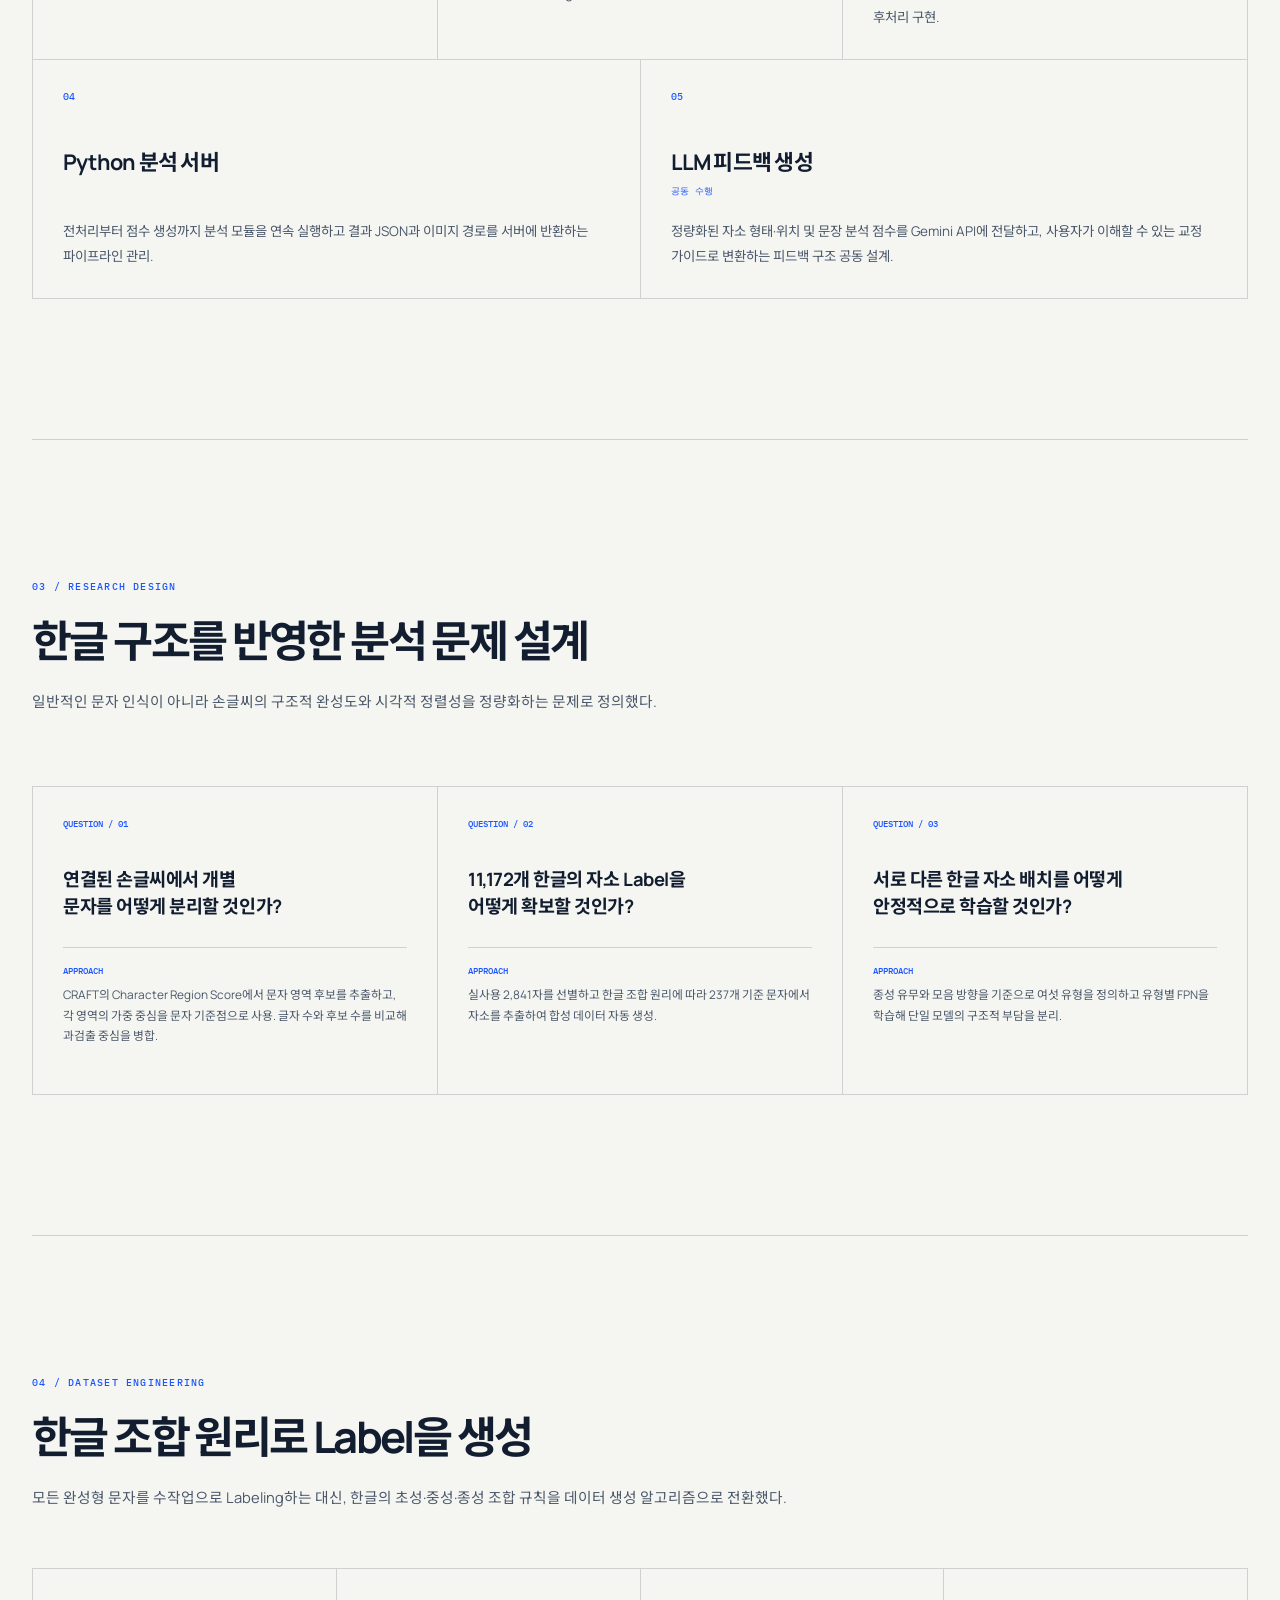
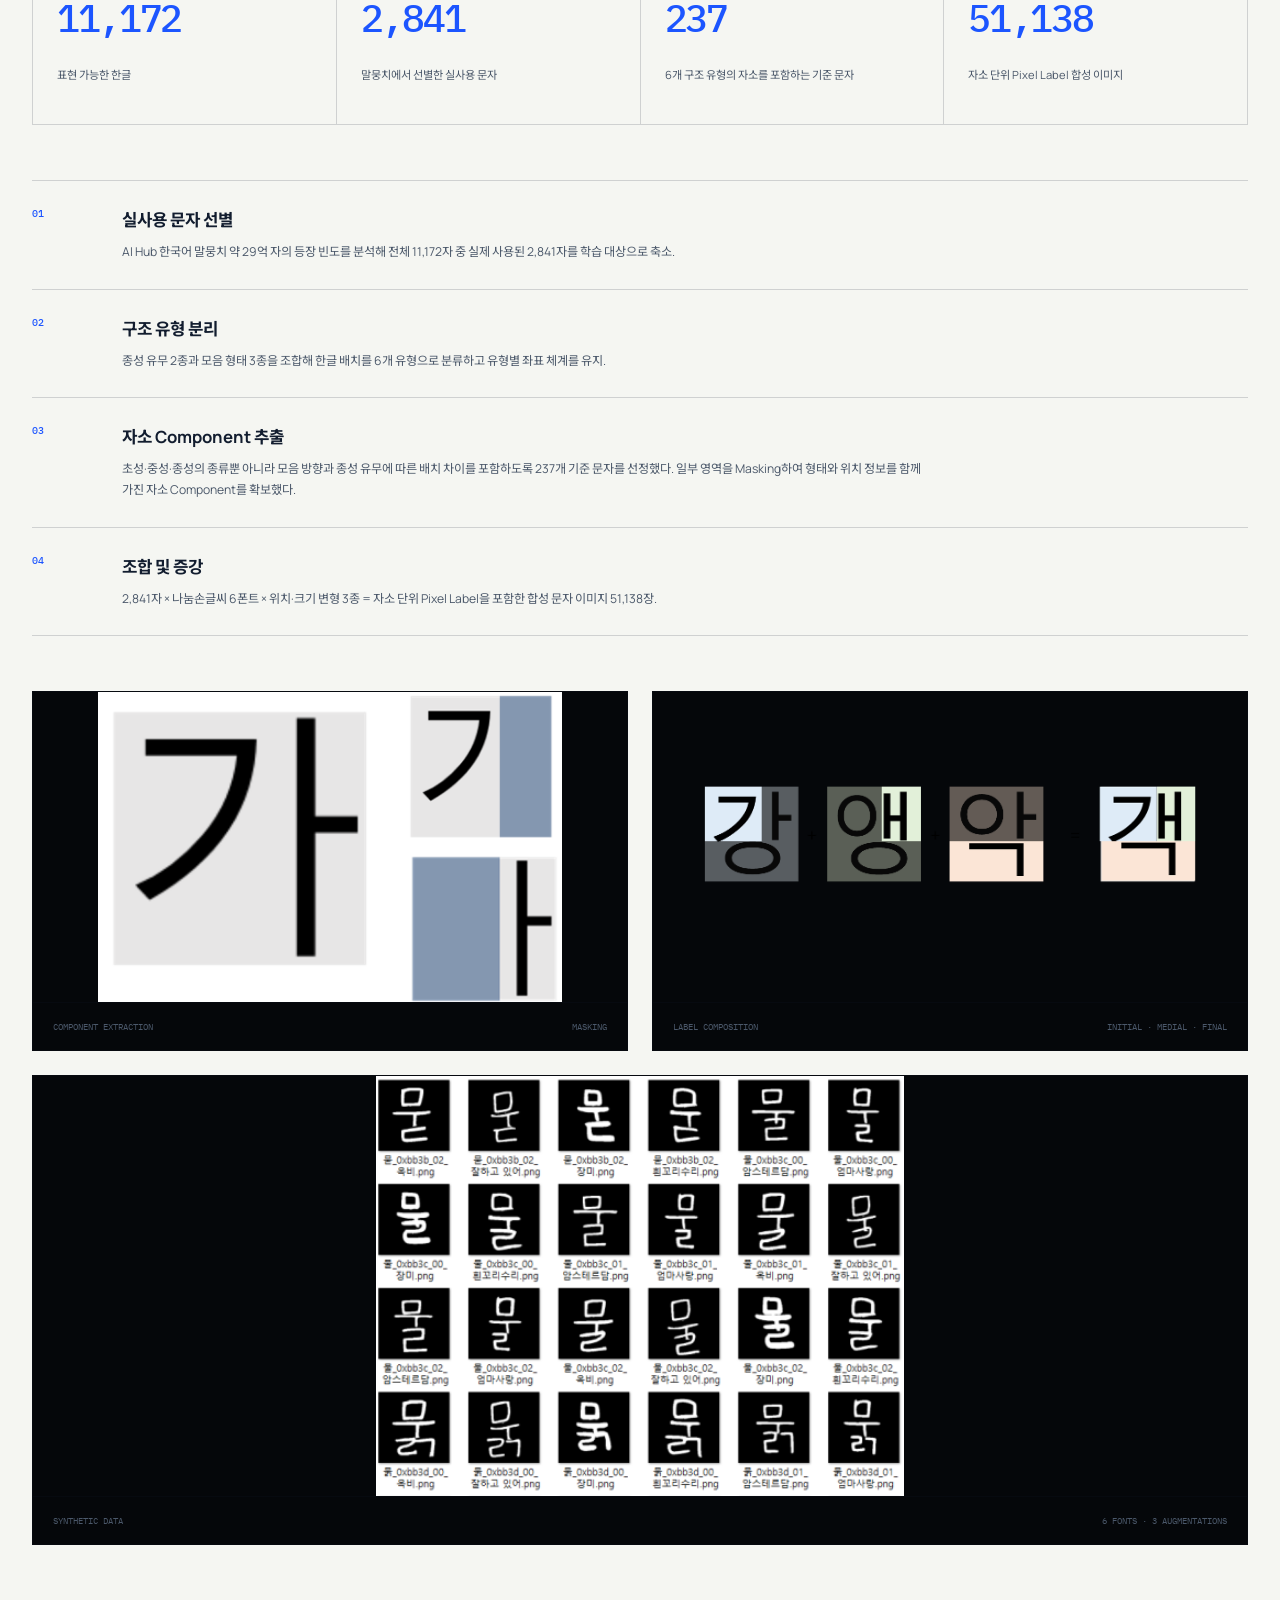
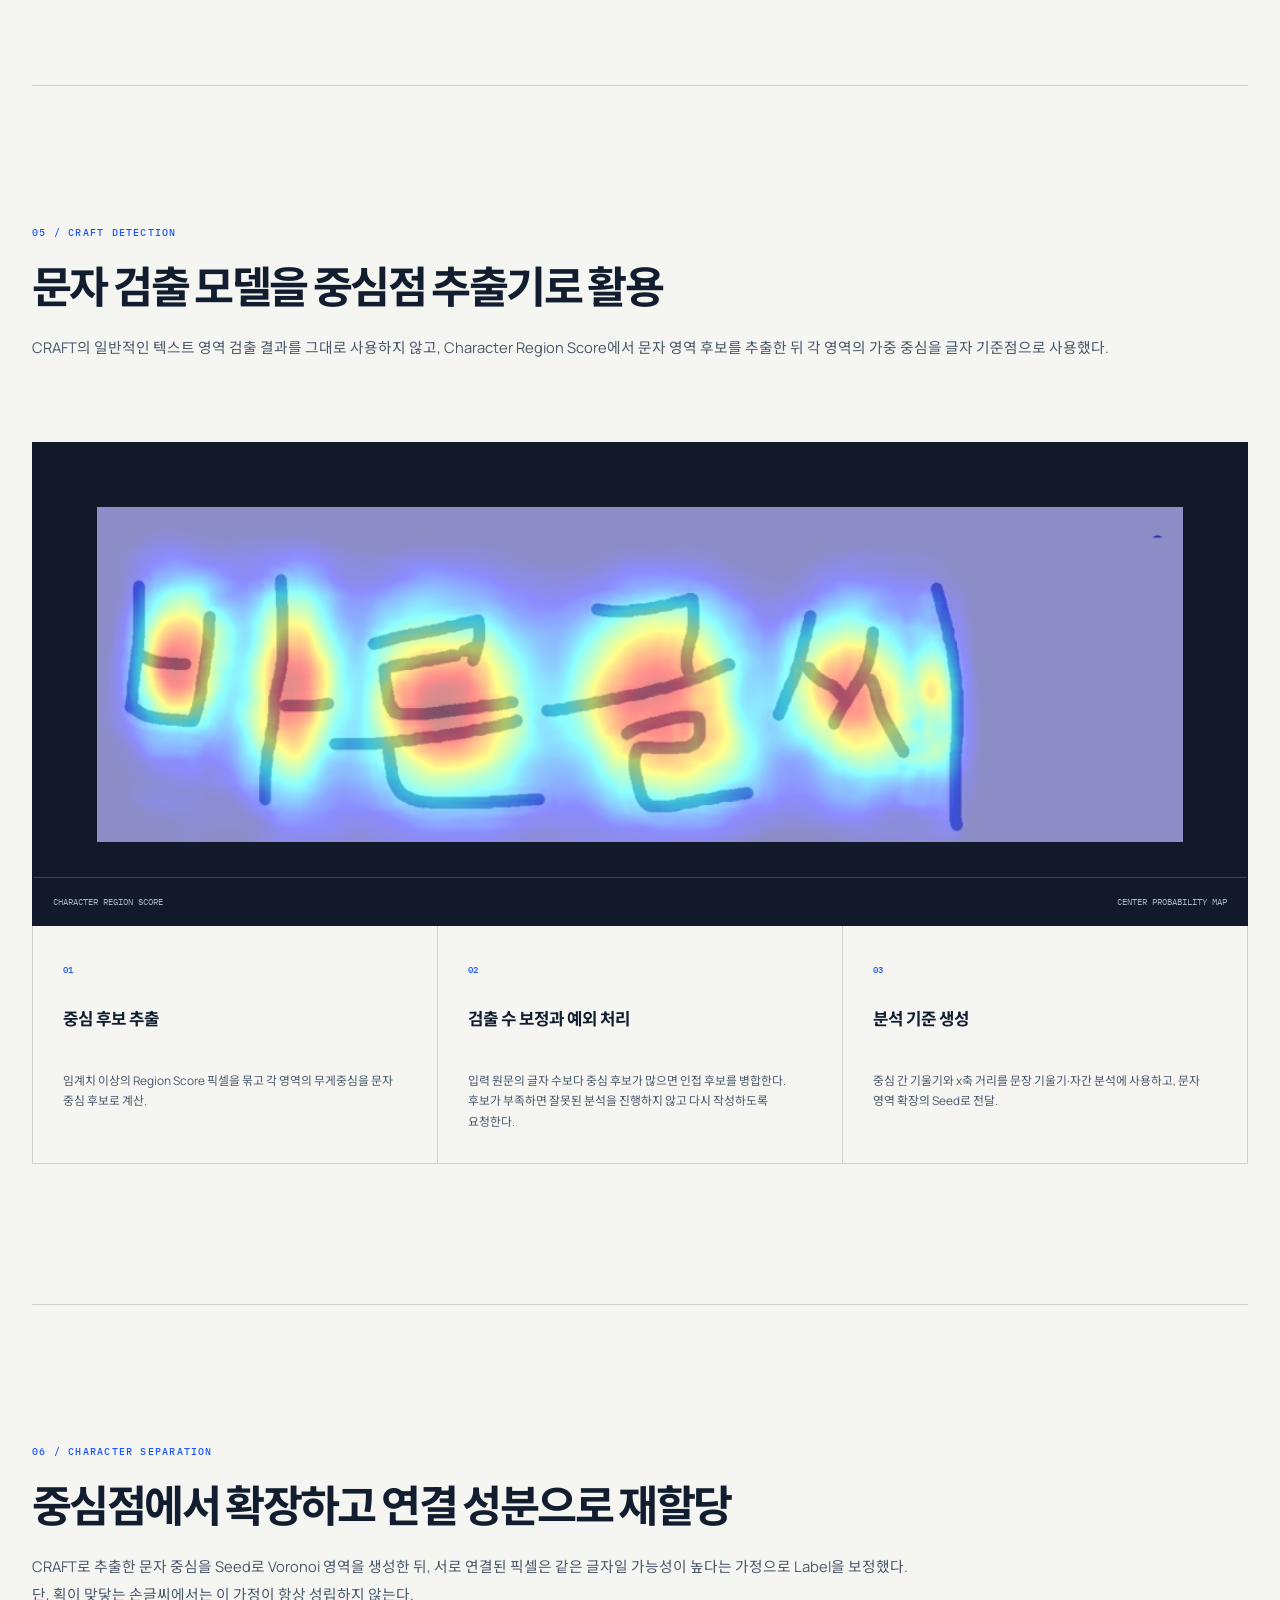
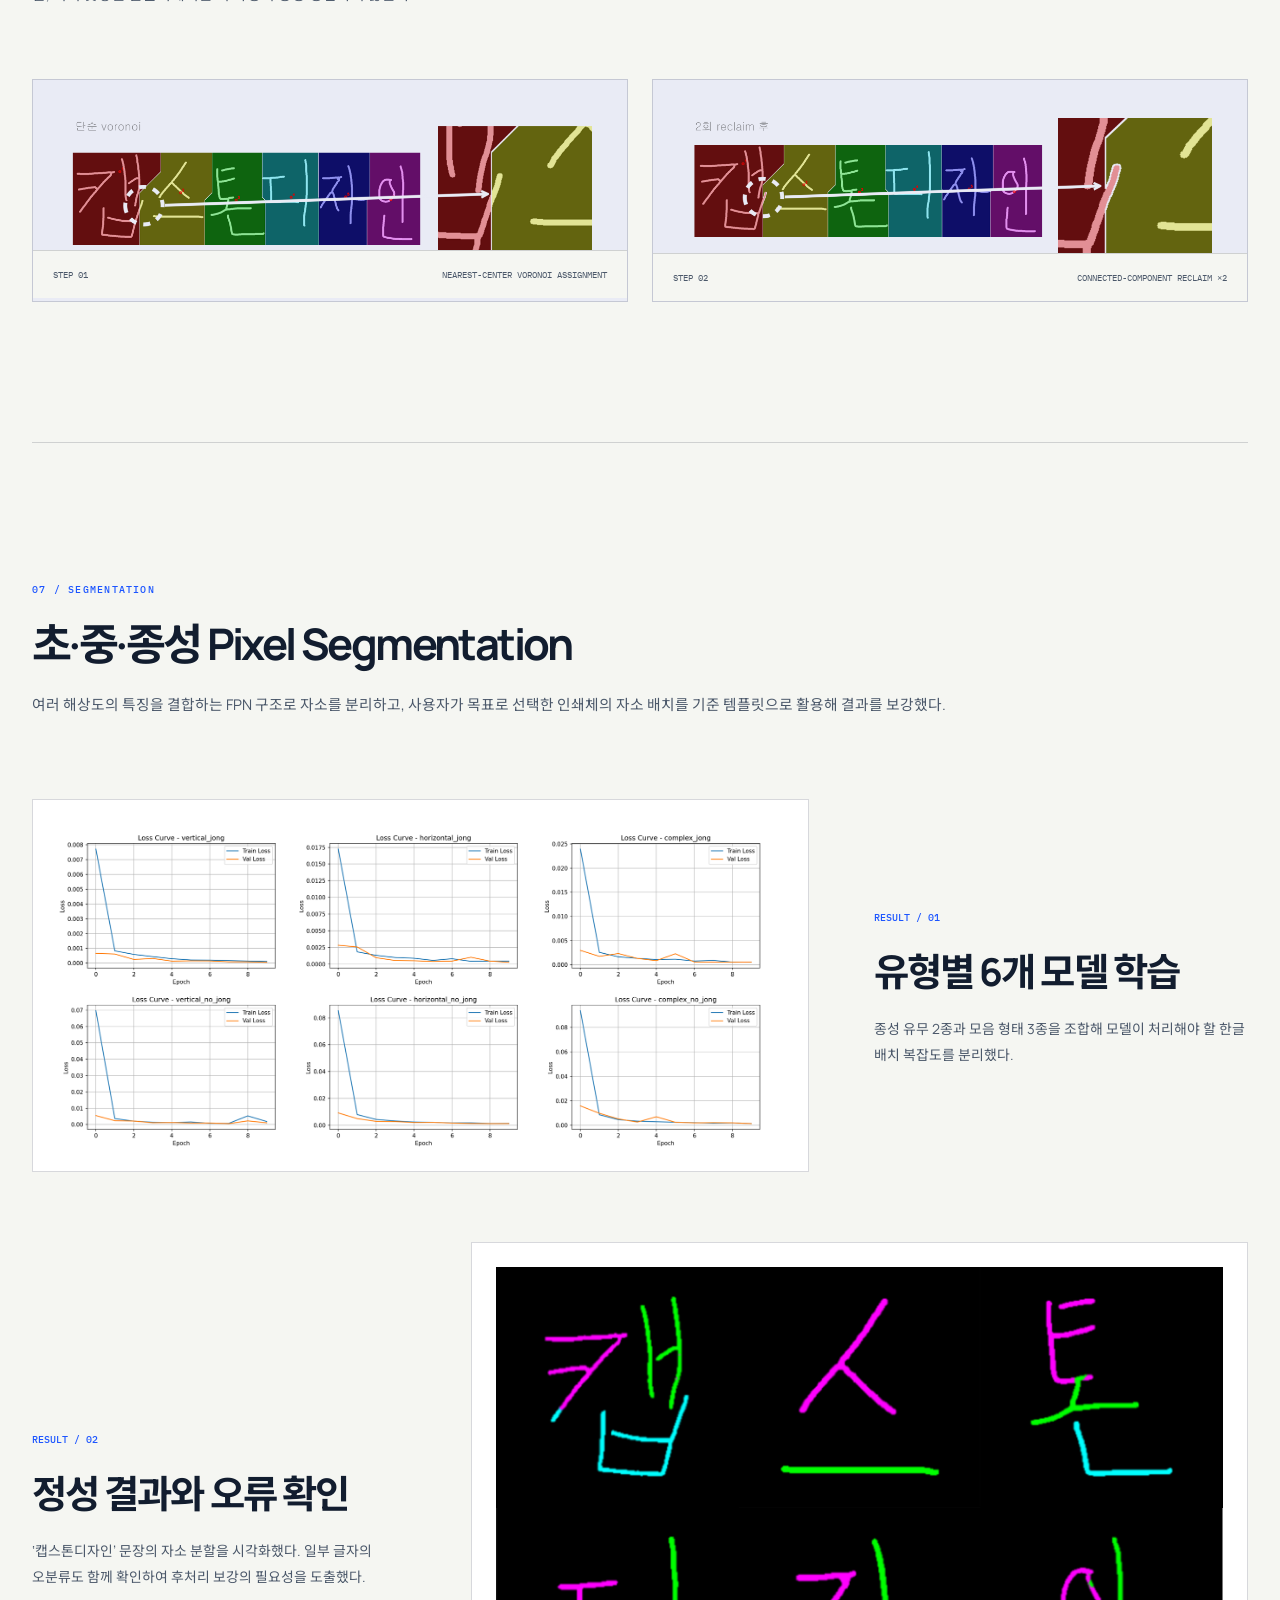
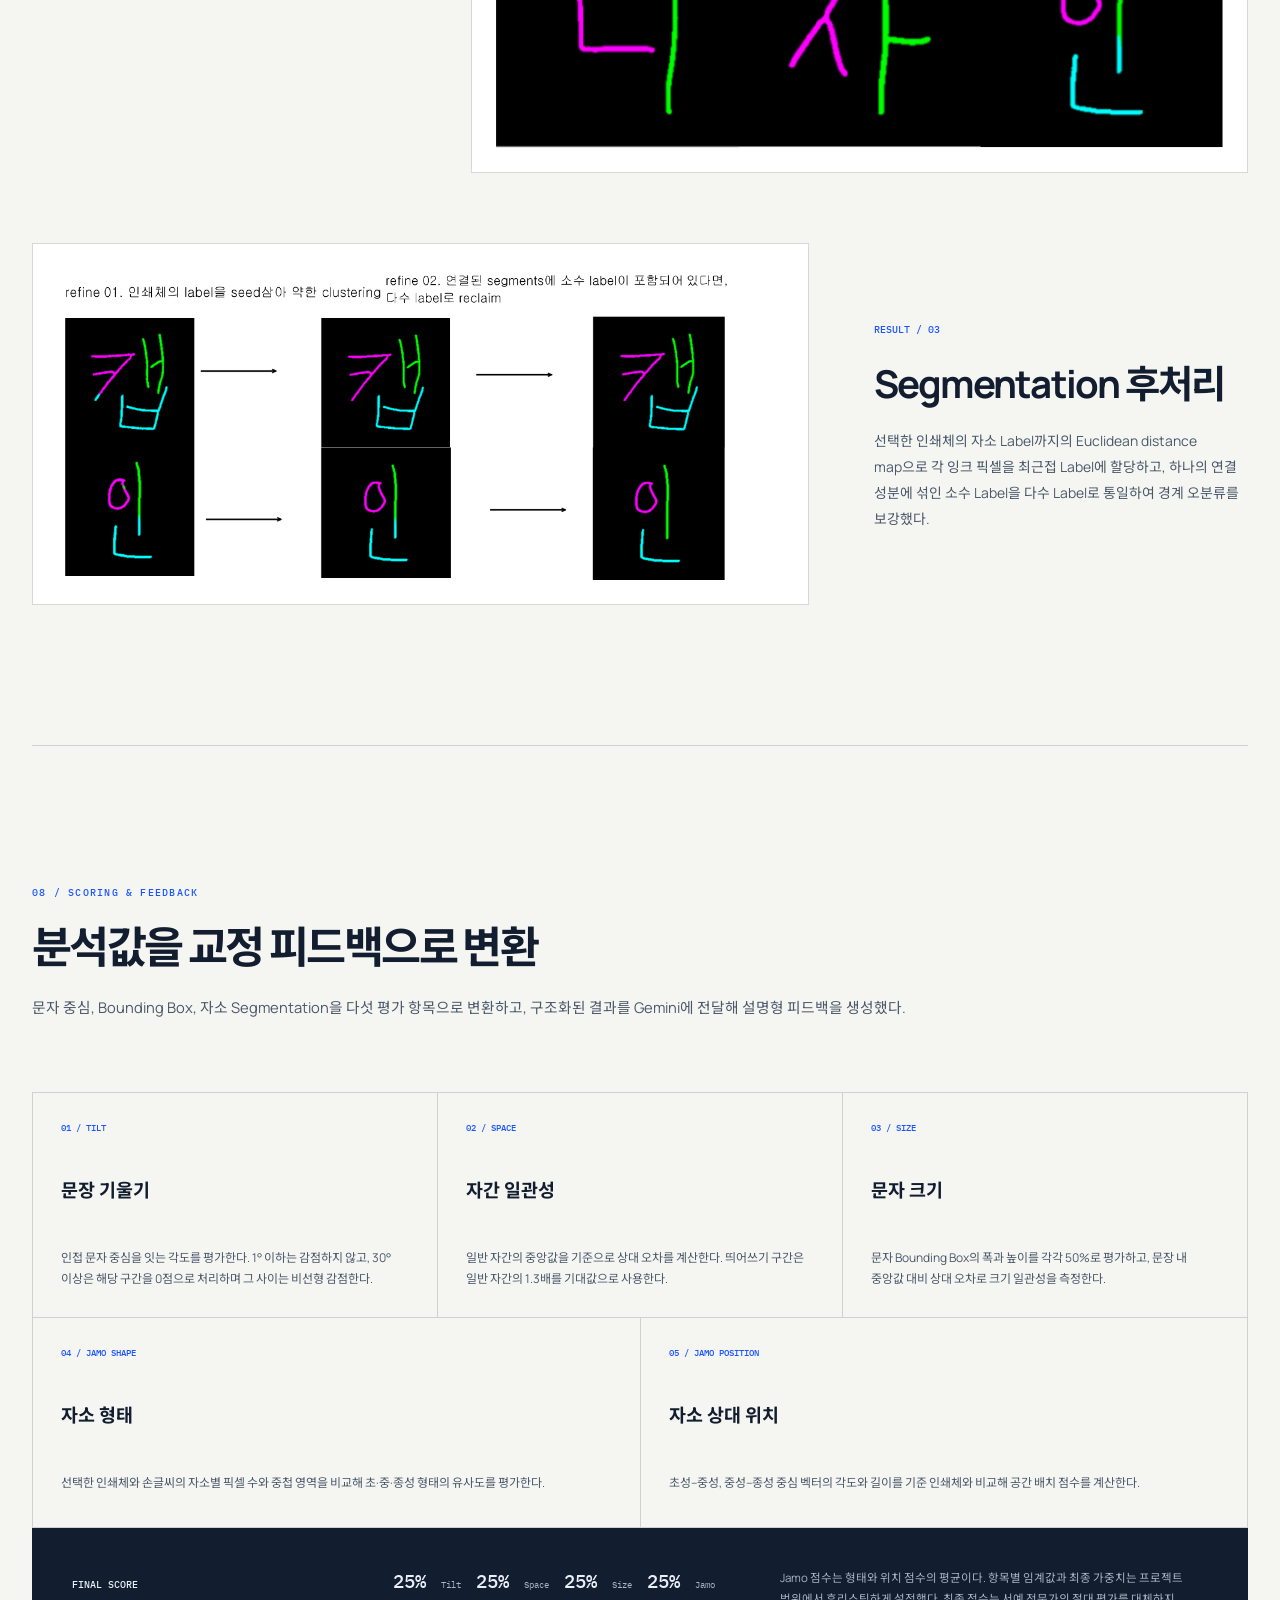
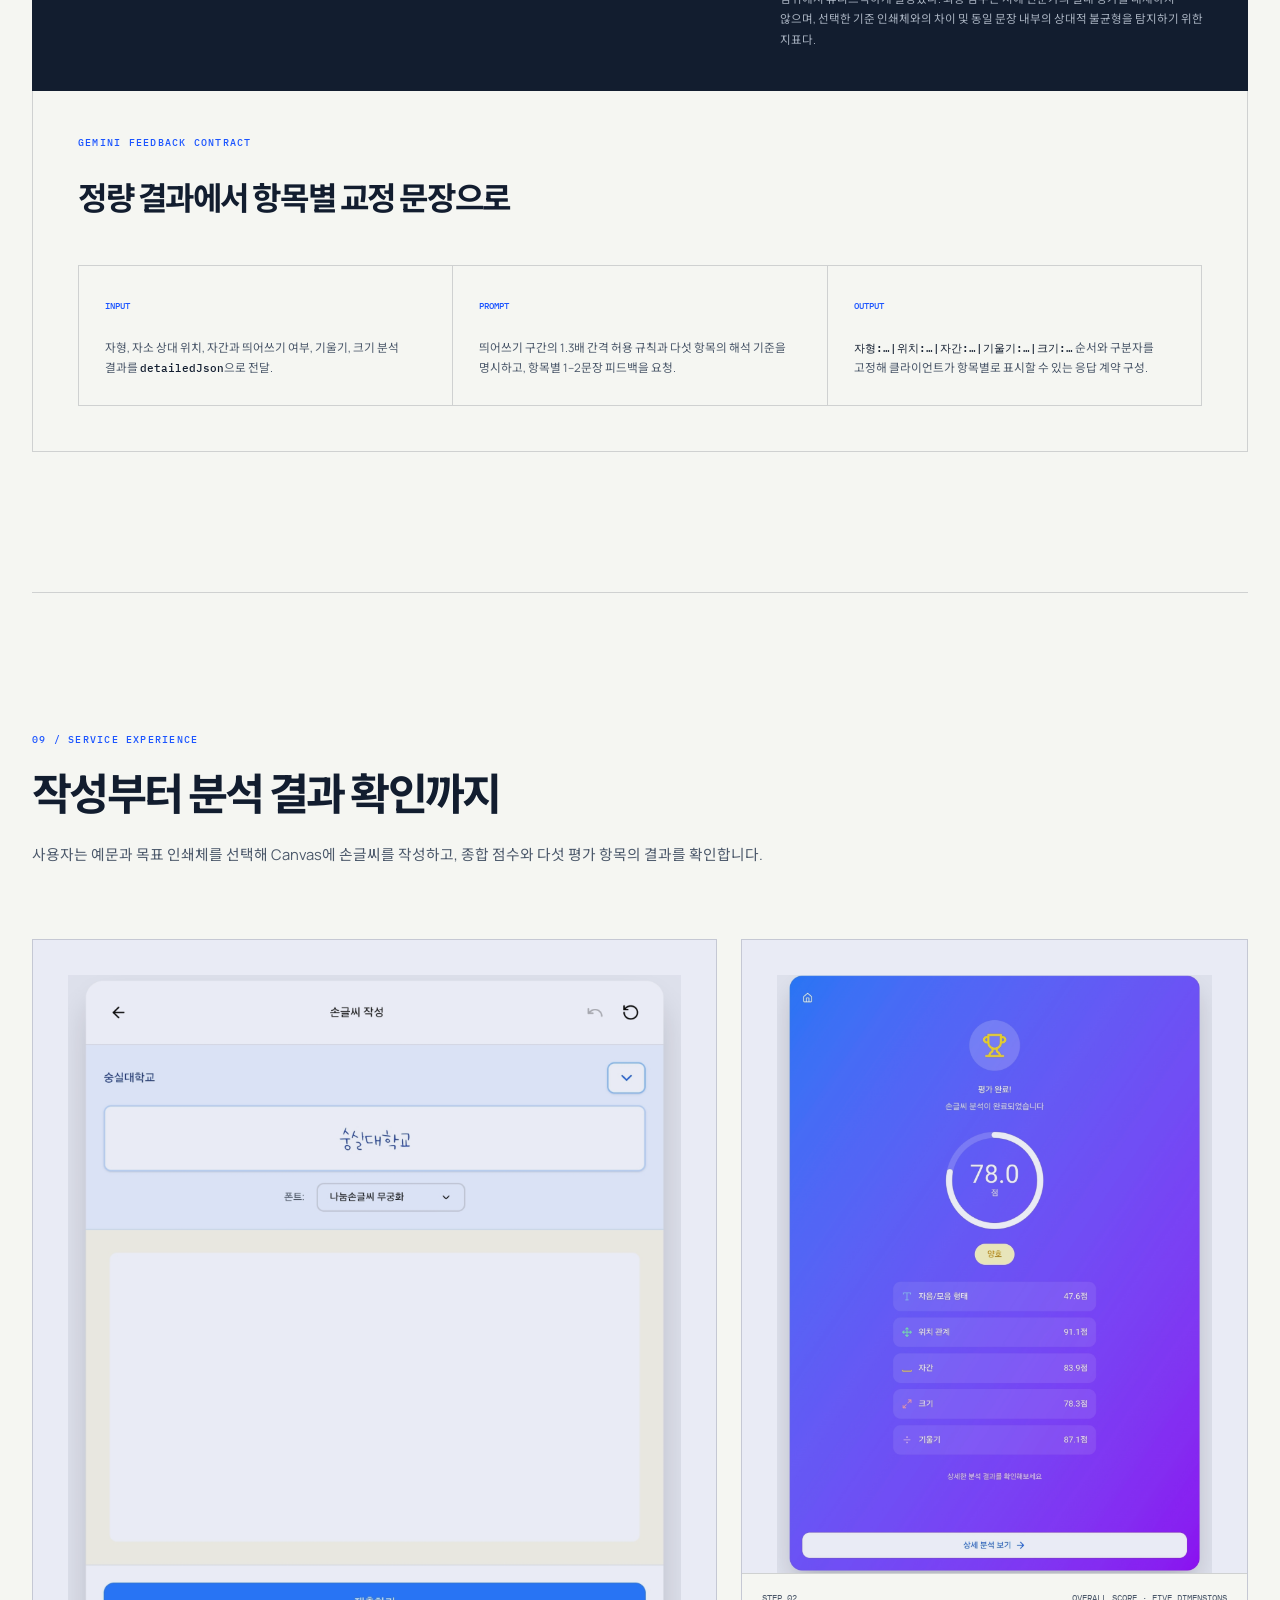
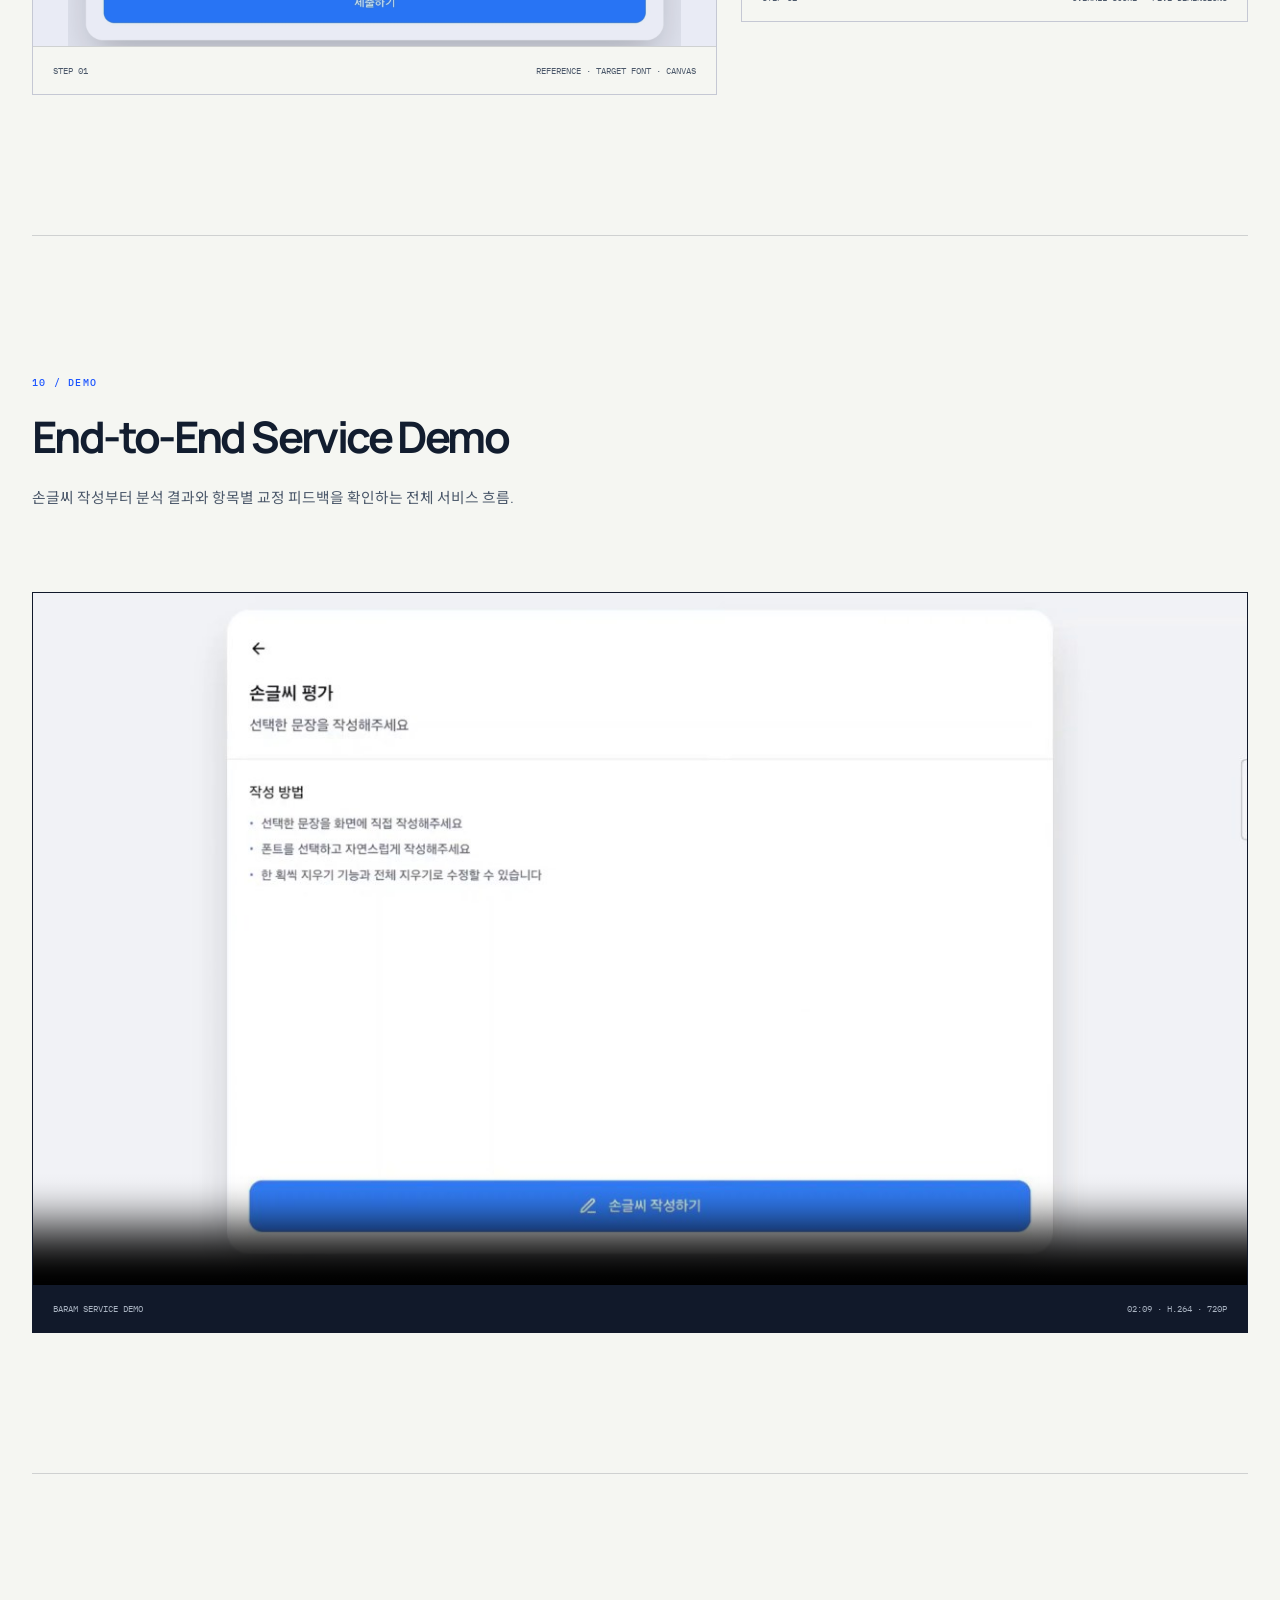
==== commit 743d2cd2: "Align project card content zones" ====
--- a/projects/baram.html
+++ b/projects/baram.html
@@ -20,7 +20,7 @@
   <link rel="preconnect" href="https://fonts.googleapis.com">
   <link rel="preconnect" href="https://fonts.gstatic.com" crossorigin>
   <link href="https://fonts.googleapis.com/css2?family=IBM+Plex+Mono:wght@400;500&family=Manrope:wght@400;500;600;700&family=Noto+Sans+KR:wght@400;500;600;700&display=swap" rel="stylesheet">
-  <link rel="stylesheet" href="./project.css?v=20260802-20">
+  <link rel="stylesheet" href="./project.css?v=20260802-21">
 </head>
 <body class="baram-page">
   <a class="skip-link" href="#main">본문으로 바로가기</a>
--- a/projects/project.css
+++ b/projects/project.css
@@ -581,6 +581,49 @@
   margin: 24px 0 0;
 }
 
+/* Shared card zones: label, title, then body copy */
+:is(.burinake-page, .csas-page, .baram-page) .fact-grid div,
+:is(.burinake-page, .csas-page, .baram-page) .dataset-metrics div {
+  justify-content: flex-start;
+}
+:is(.burinake-page, .csas-page, .baram-page) .fact-grid dd {
+  margin: 28px 0 0;
+}
+:is(.burinake-page, .csas-page, .baram-page) .dataset-metrics span {
+  min-height: 3em;
+  margin-top: 24px;
+}
+.burinake-page .how-it-works li > div {
+  margin-top: 34px;
+}
+.burinake-page .how-it-works li strong,
+:is(.csas-page, .baram-page) .how-it-works h4 {
+  min-height: 3em;
+}
+:is(.csas-page, .baram-page) .how-it-works h4 {
+  margin: 34px 0 12px;
+}
+:is(.burinake-page, .csas-page, .baram-page) .contribution-grid h3 {
+  min-height: 2.7em;
+  margin: 42px 0 16px;
+}
+.baram-page .scoring-grid h3,
+.baram-page .craft-notes h3,
+:is(.burinake-page, .csas-page) .cascade-decisions h3,
+.burinake-page .vlm-cases h3 {
+  min-height: 3em;
+}
+.baram-page .scoring-grid h3 {
+  margin: 42px 0 16px;
+}
+.burinake-page .cascade-flow strong {
+  min-height: 3em;
+  margin-top: 34px;
+}
+.burinake-page .vlm-contract strong {
+  min-height: 2.9em;
+}
+
 @media (max-width: 1100px) {
   .burinake-page .how-it-works ol {
     grid-template-columns: repeat(3, minmax(0, 1fr));
@@ -812,6 +855,18 @@
     min-height: 190px;
     padding: 24px;
   }
+  .burinake-page .how-it-works li strong,
+  :is(.csas-page, .baram-page) .how-it-works h4,
+  :is(.burinake-page, .csas-page, .baram-page) .contribution-grid h3,
+  .baram-page .scoring-grid h3,
+  .baram-page .craft-notes h3,
+  :is(.burinake-page, .csas-page) .cascade-decisions h3,
+  .burinake-page .vlm-cases h3,
+  .burinake-page .cascade-flow strong,
+  .burinake-page .vlm-contract strong,
+  :is(.burinake-page, .csas-page, .baram-page) .dataset-metrics span {
+    min-height: 0;
+  }
 }
 
 @media (prefers-reduced-motion: reduce) {
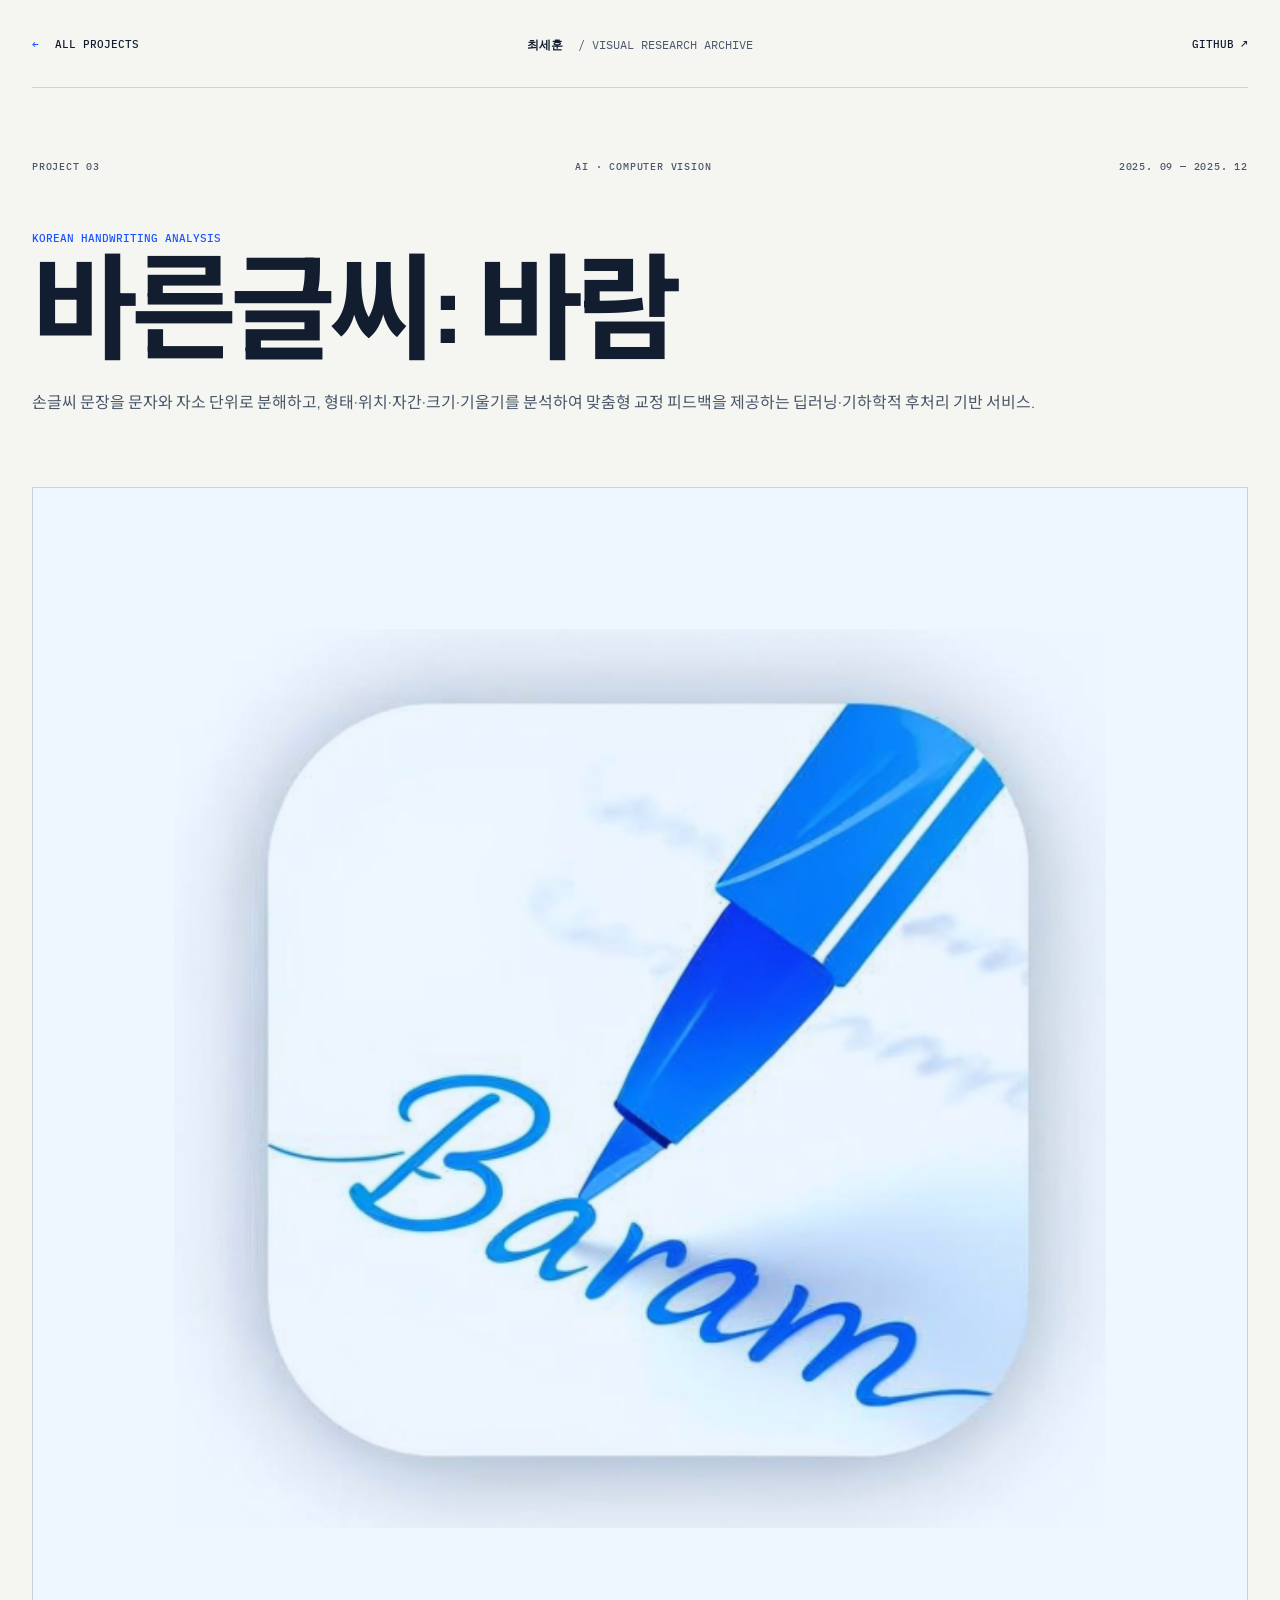
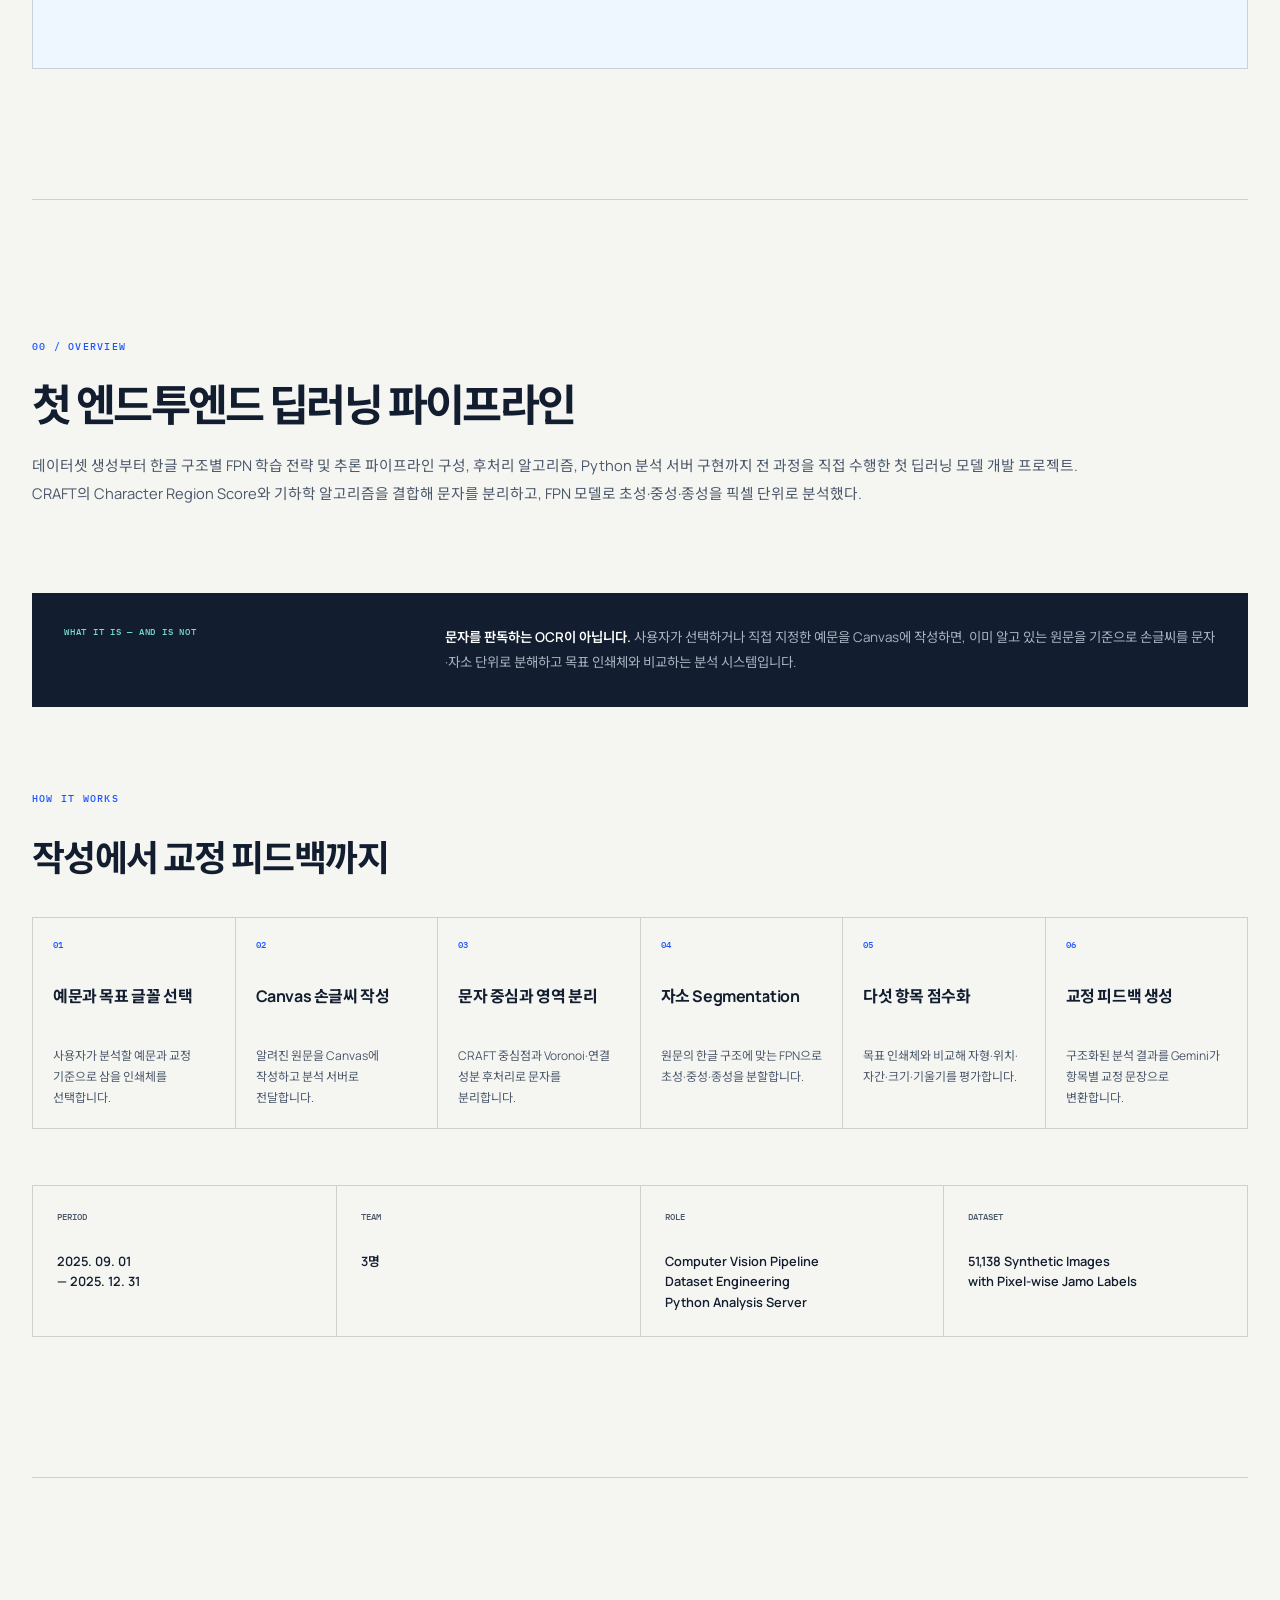
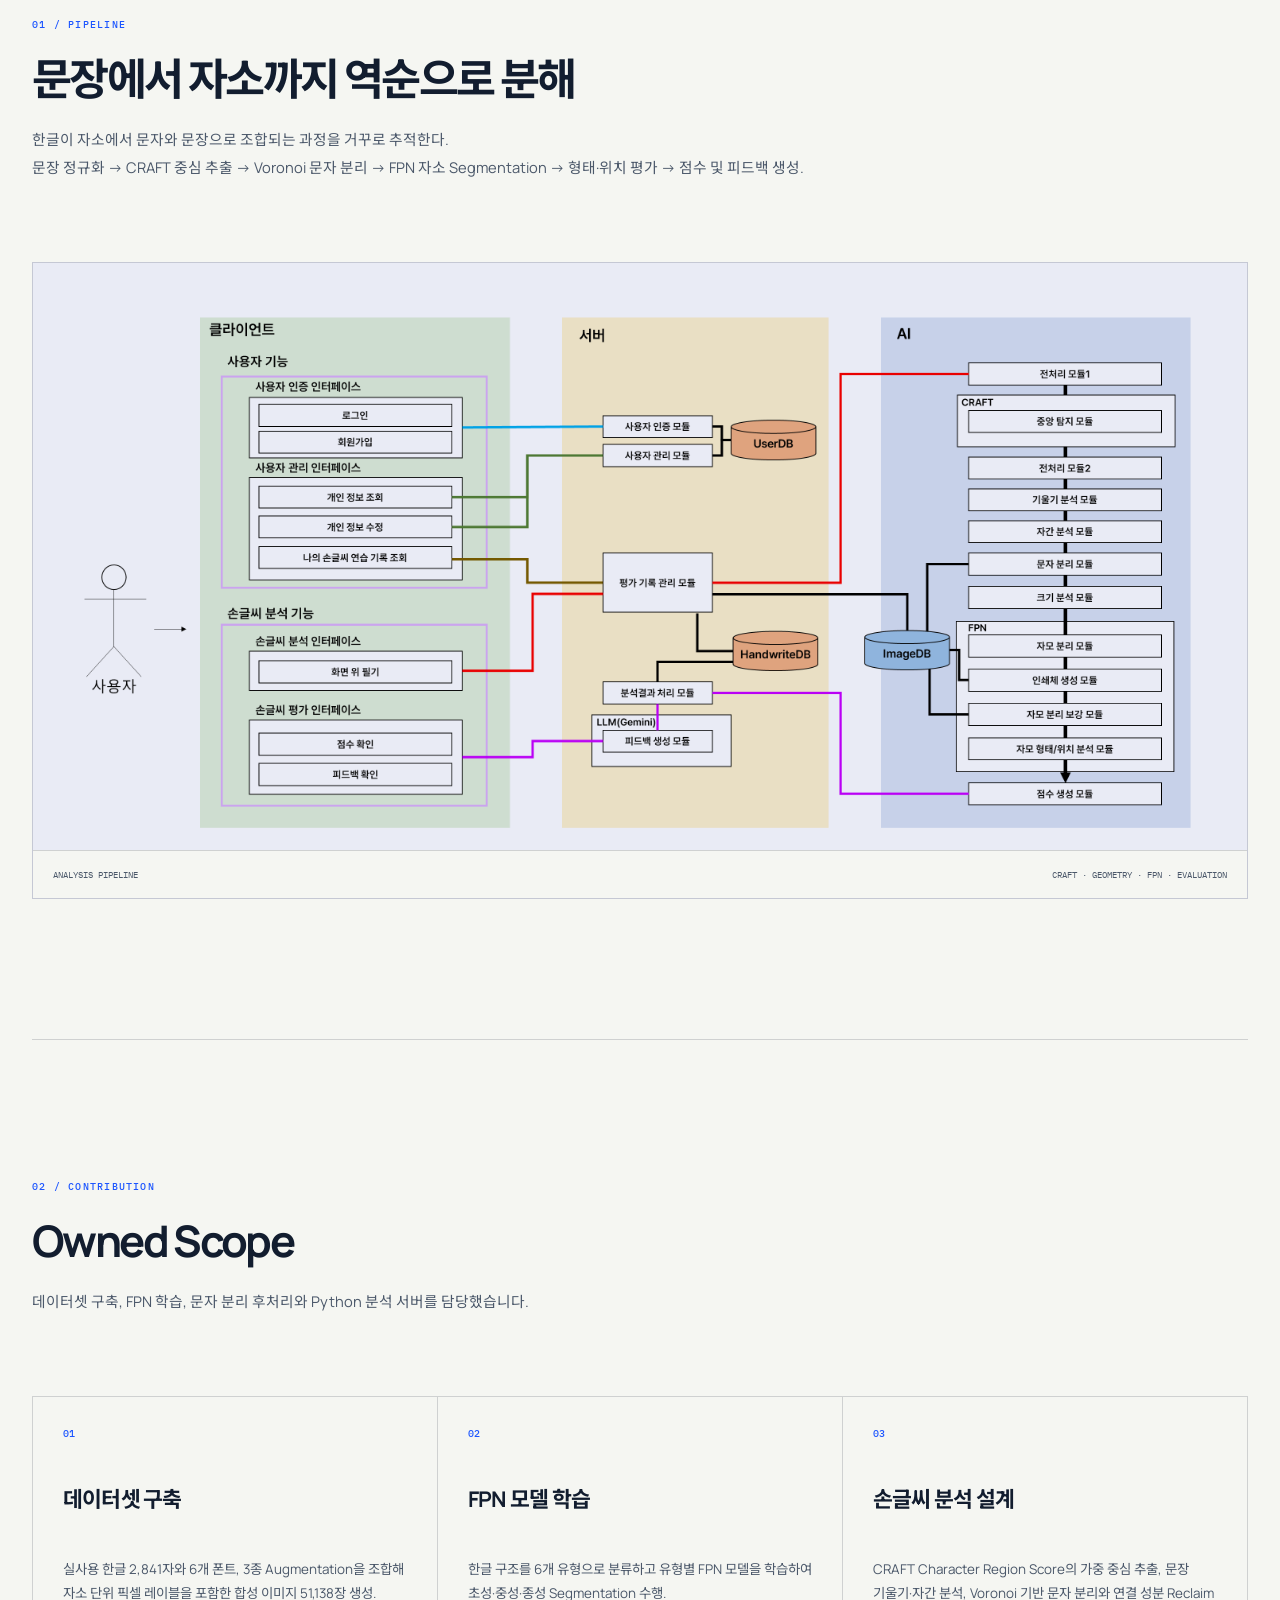
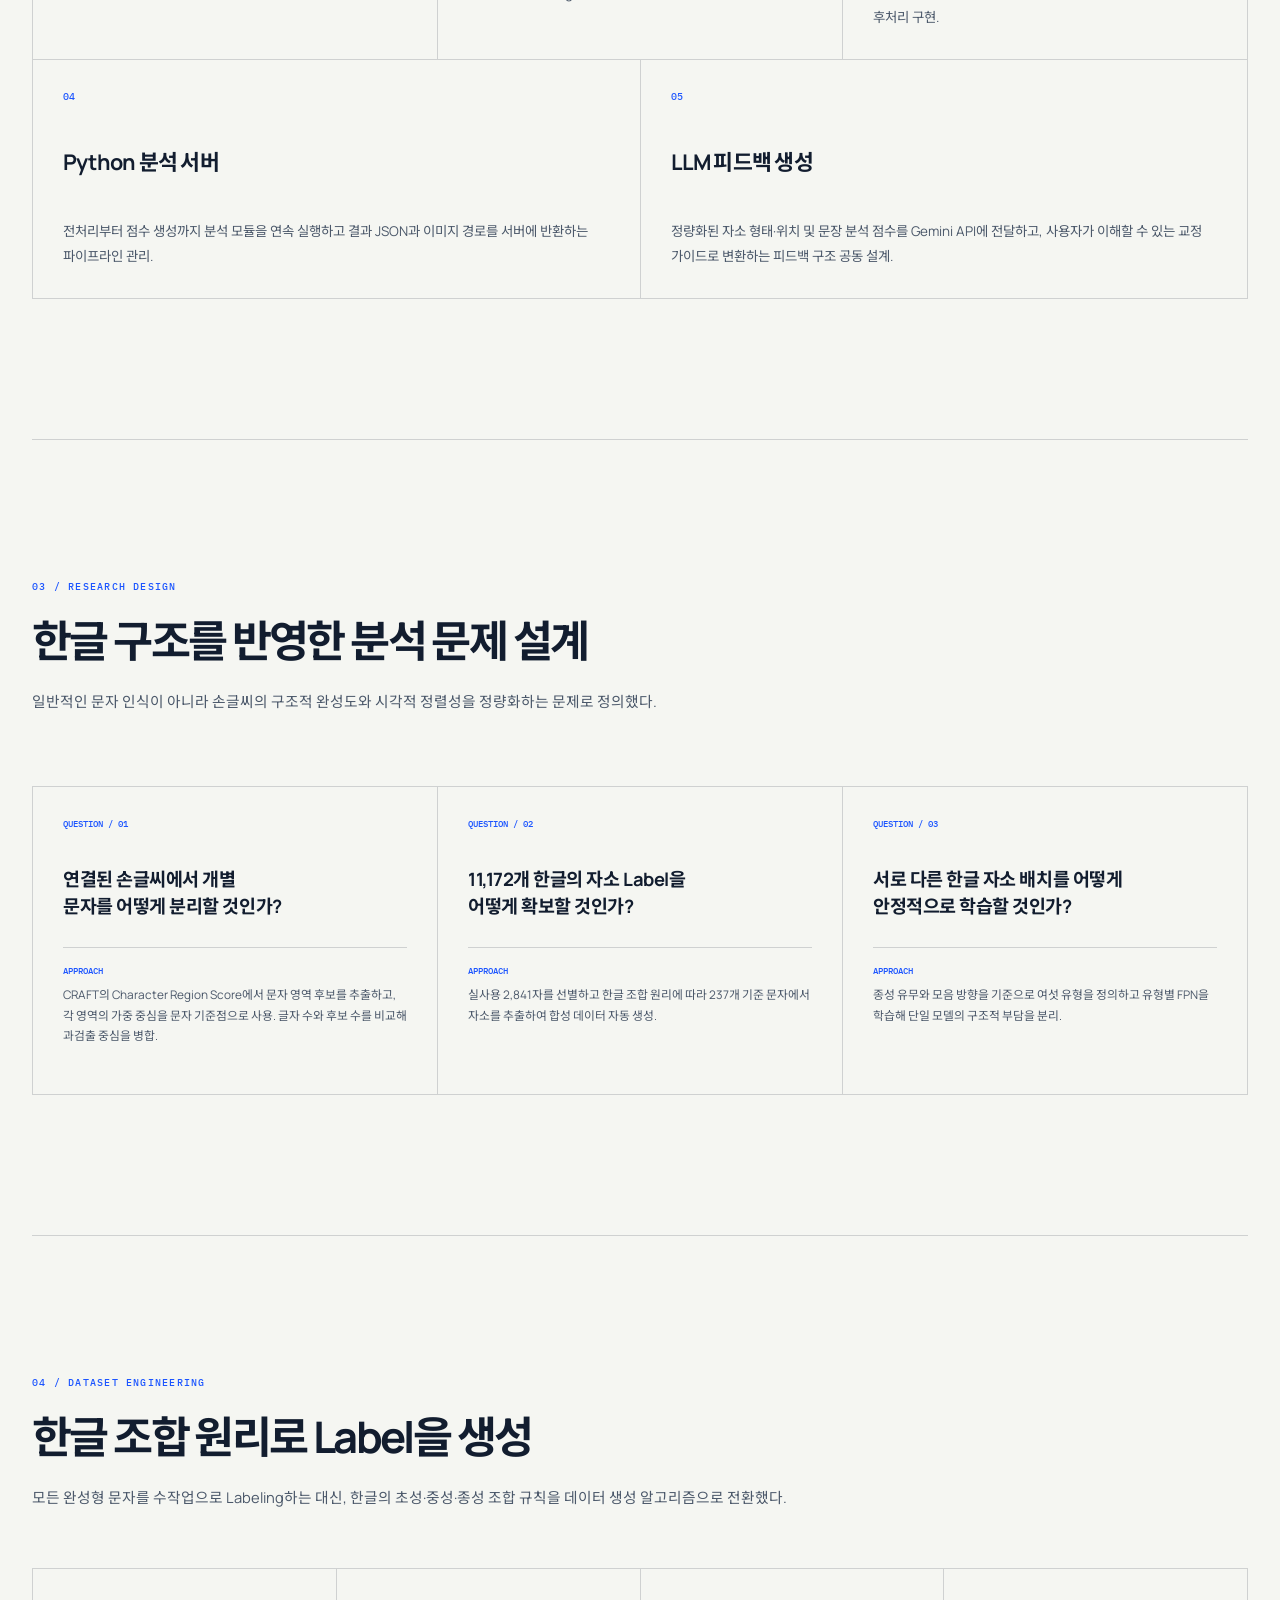
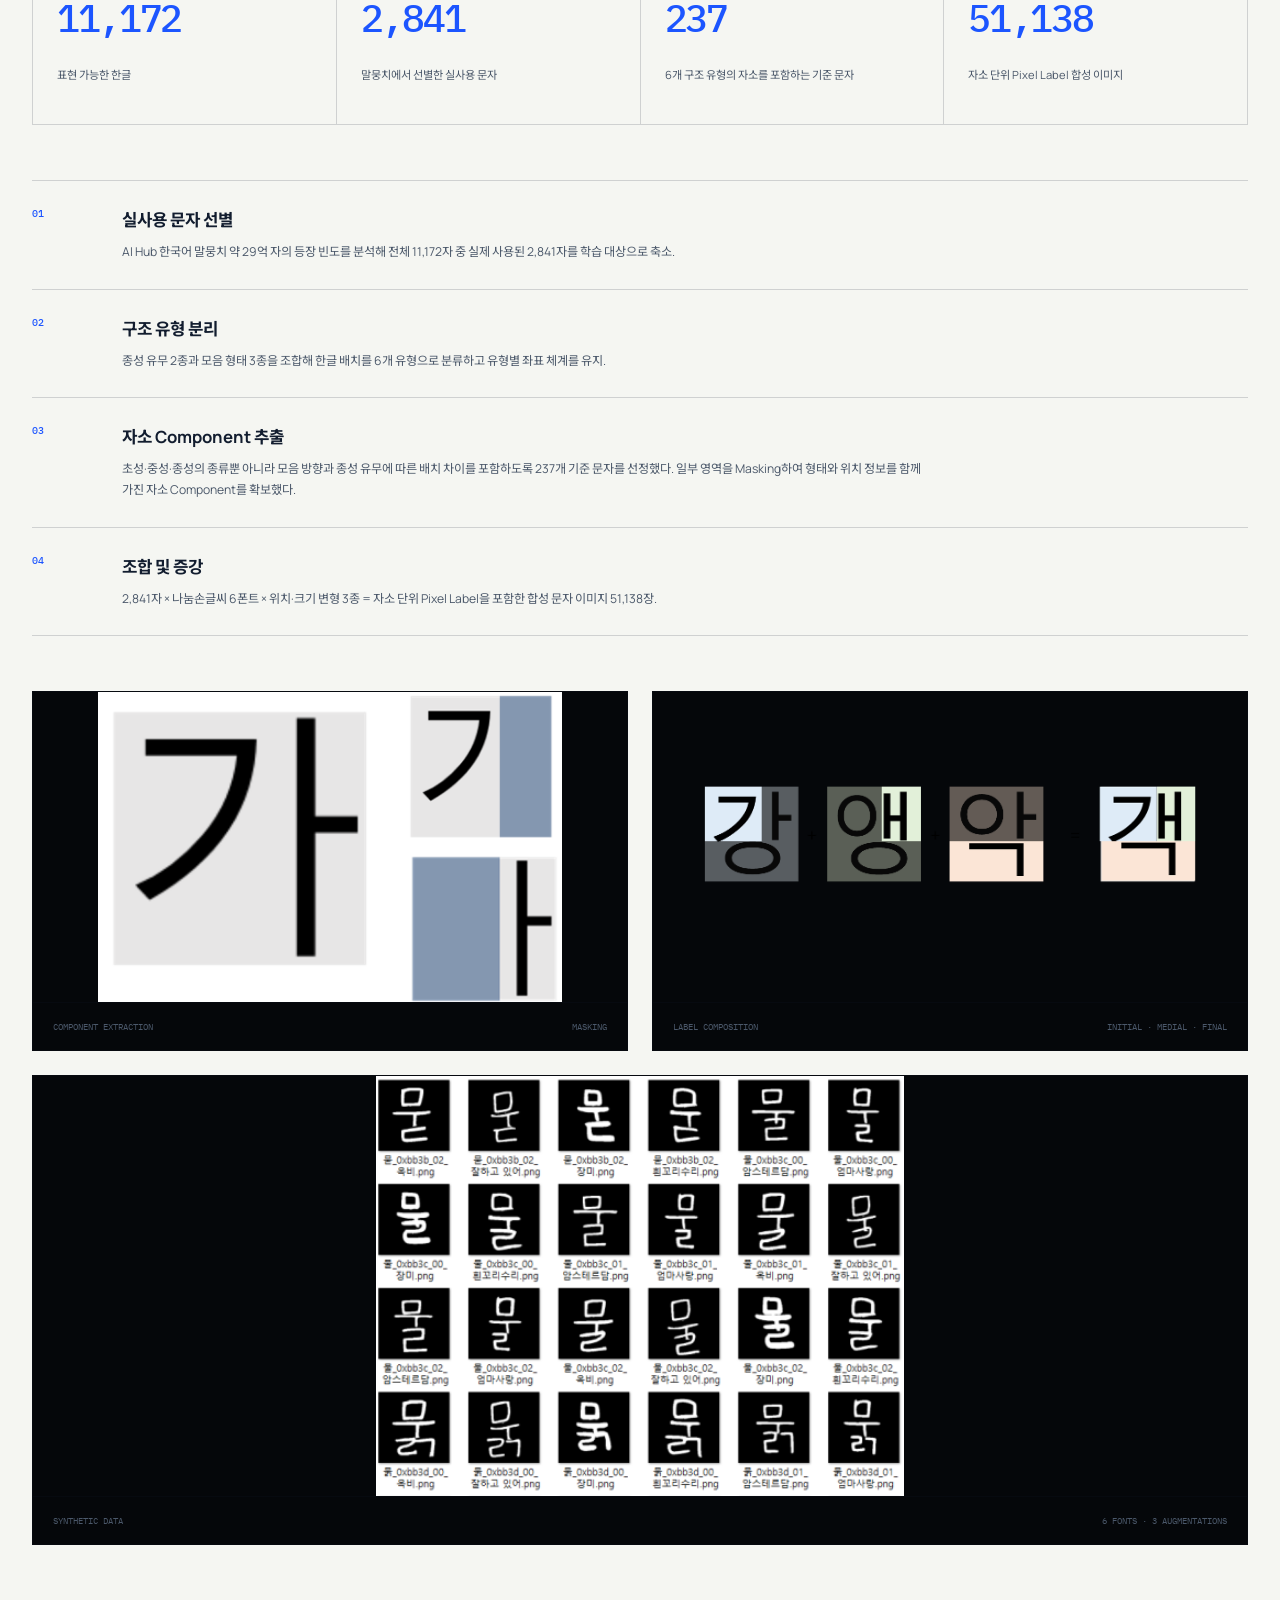
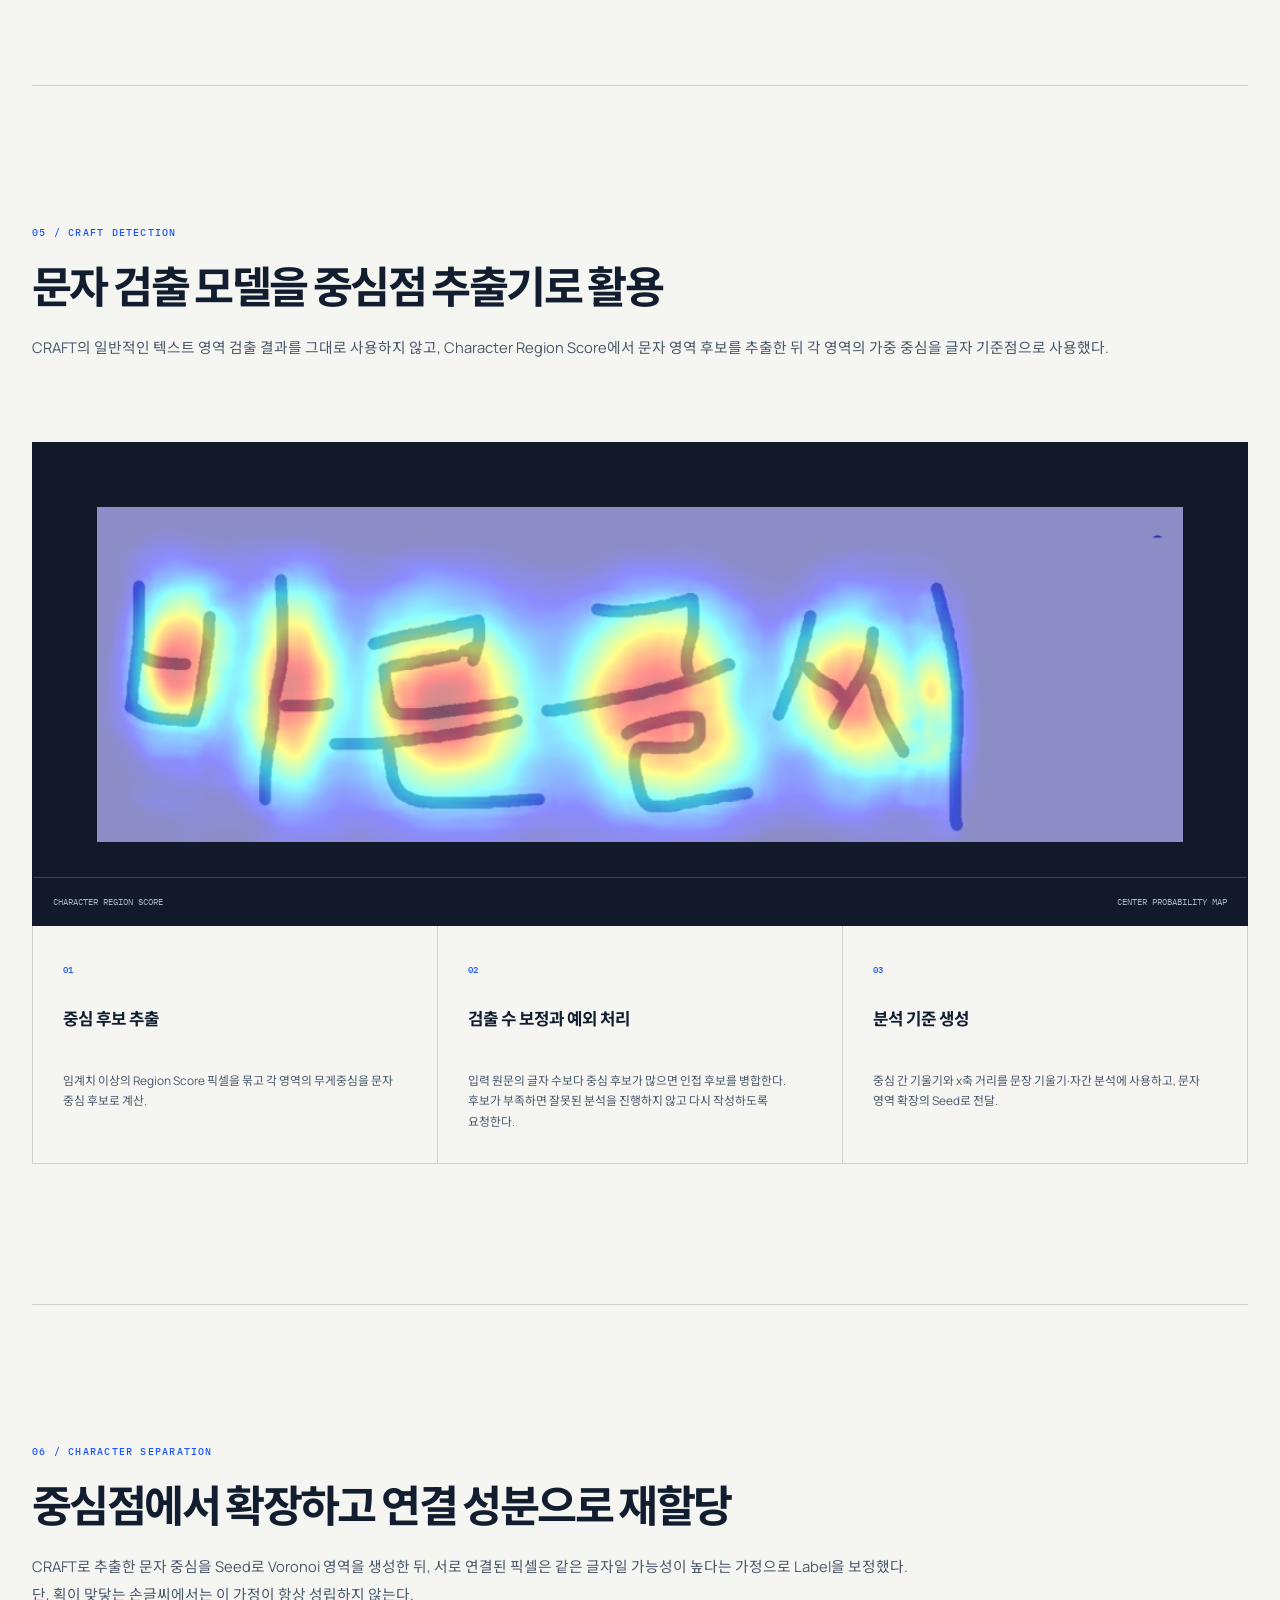
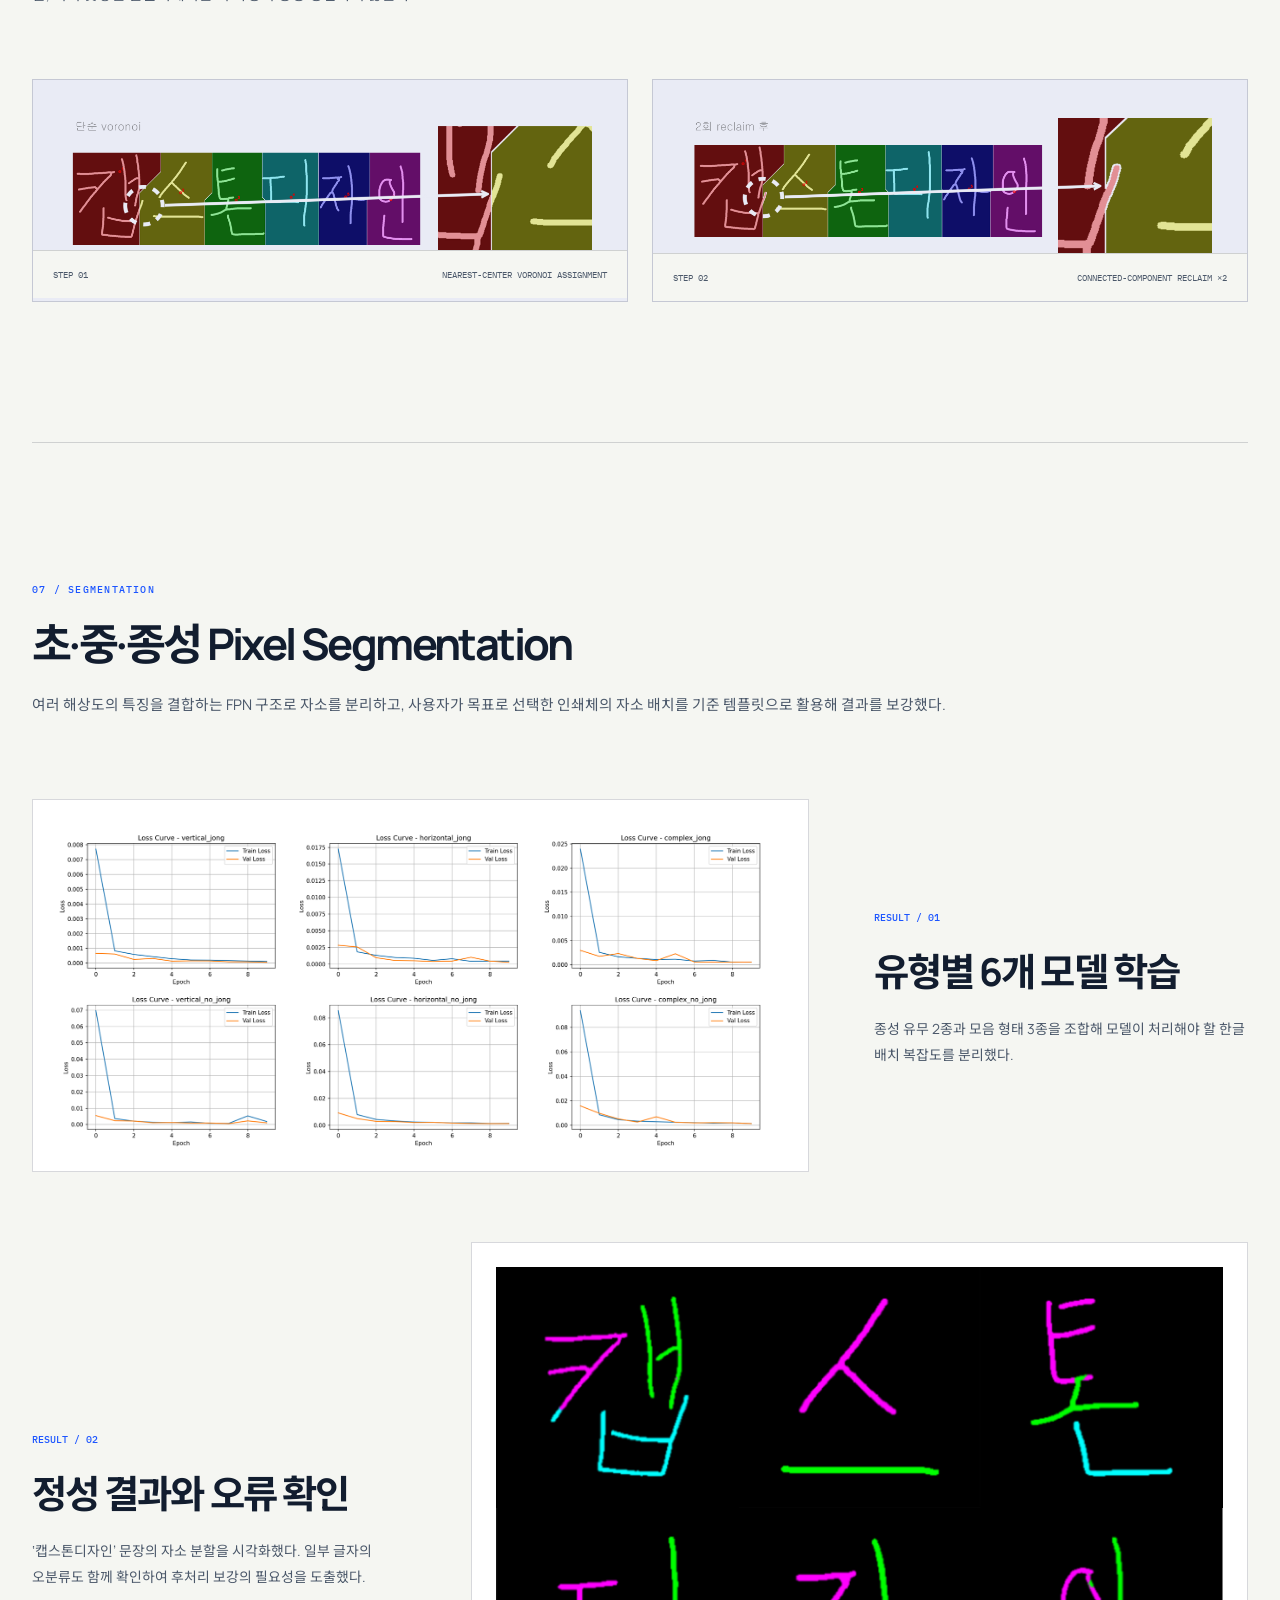
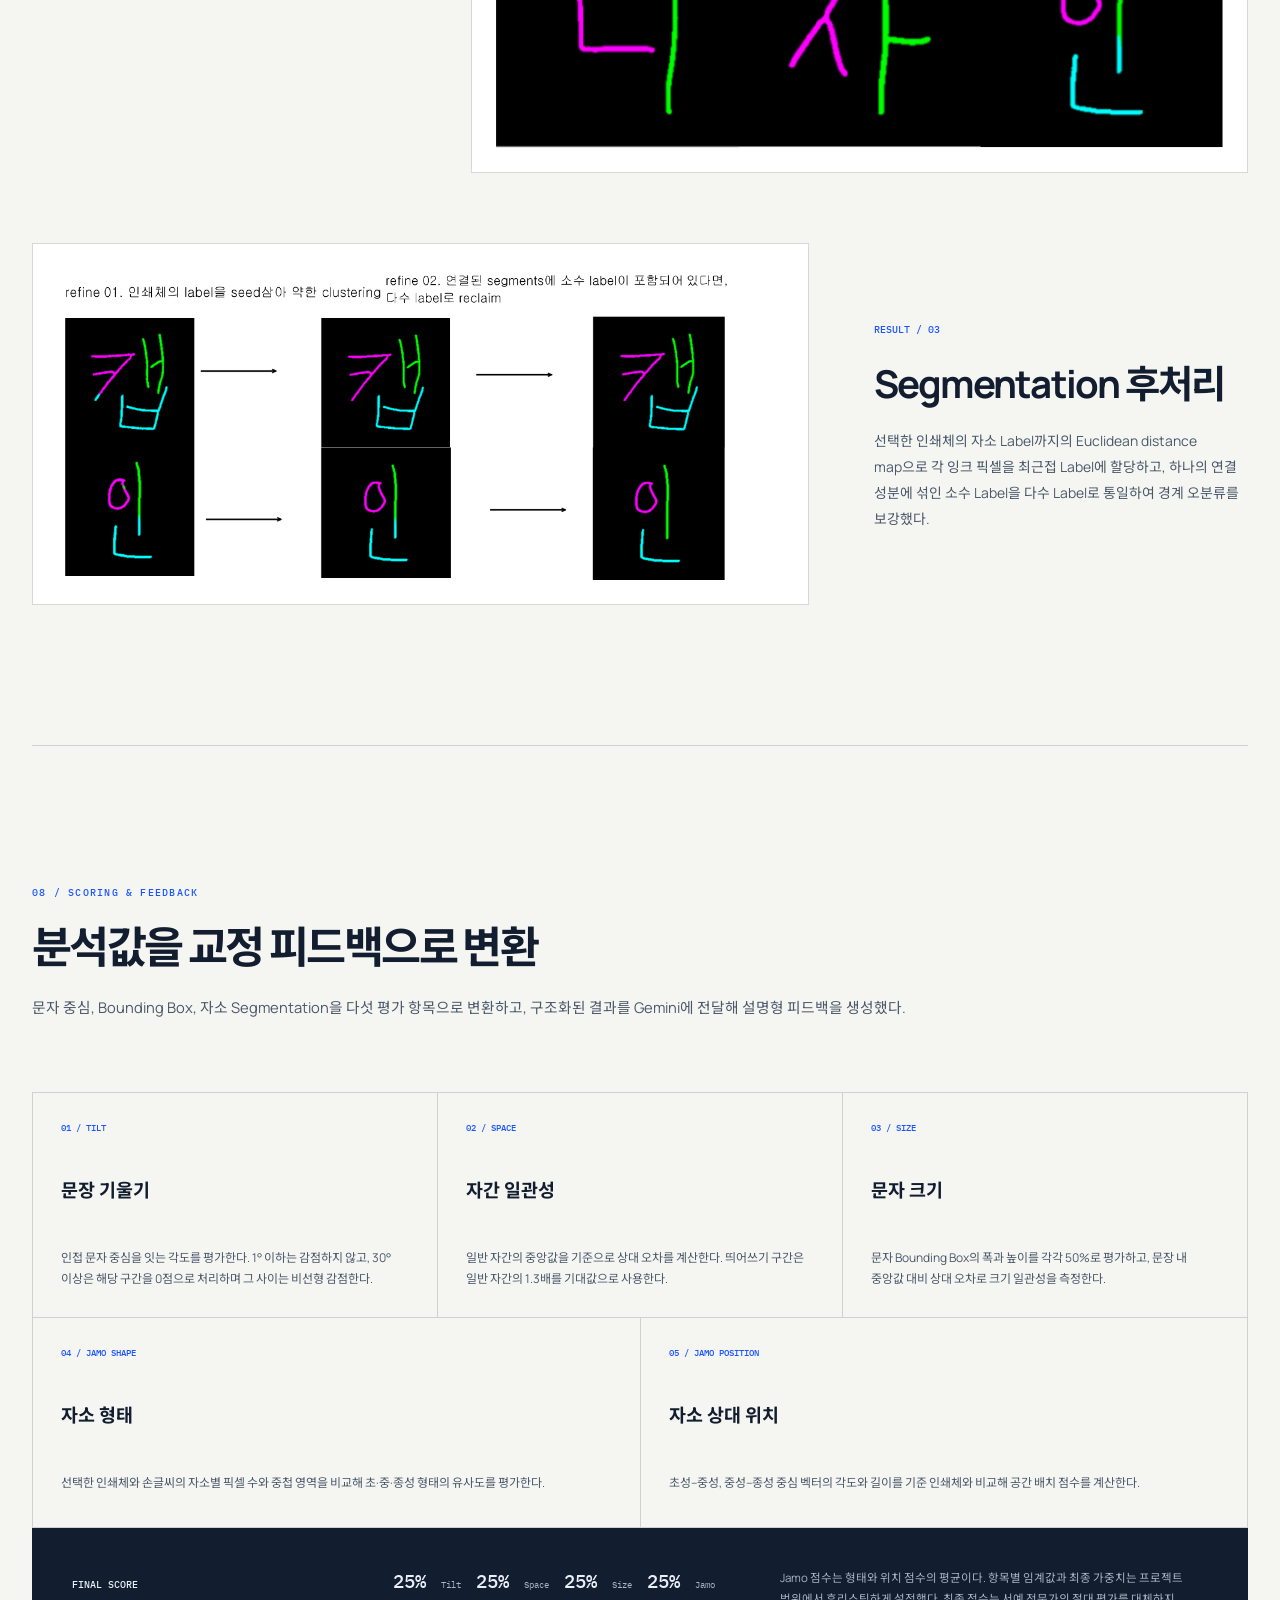
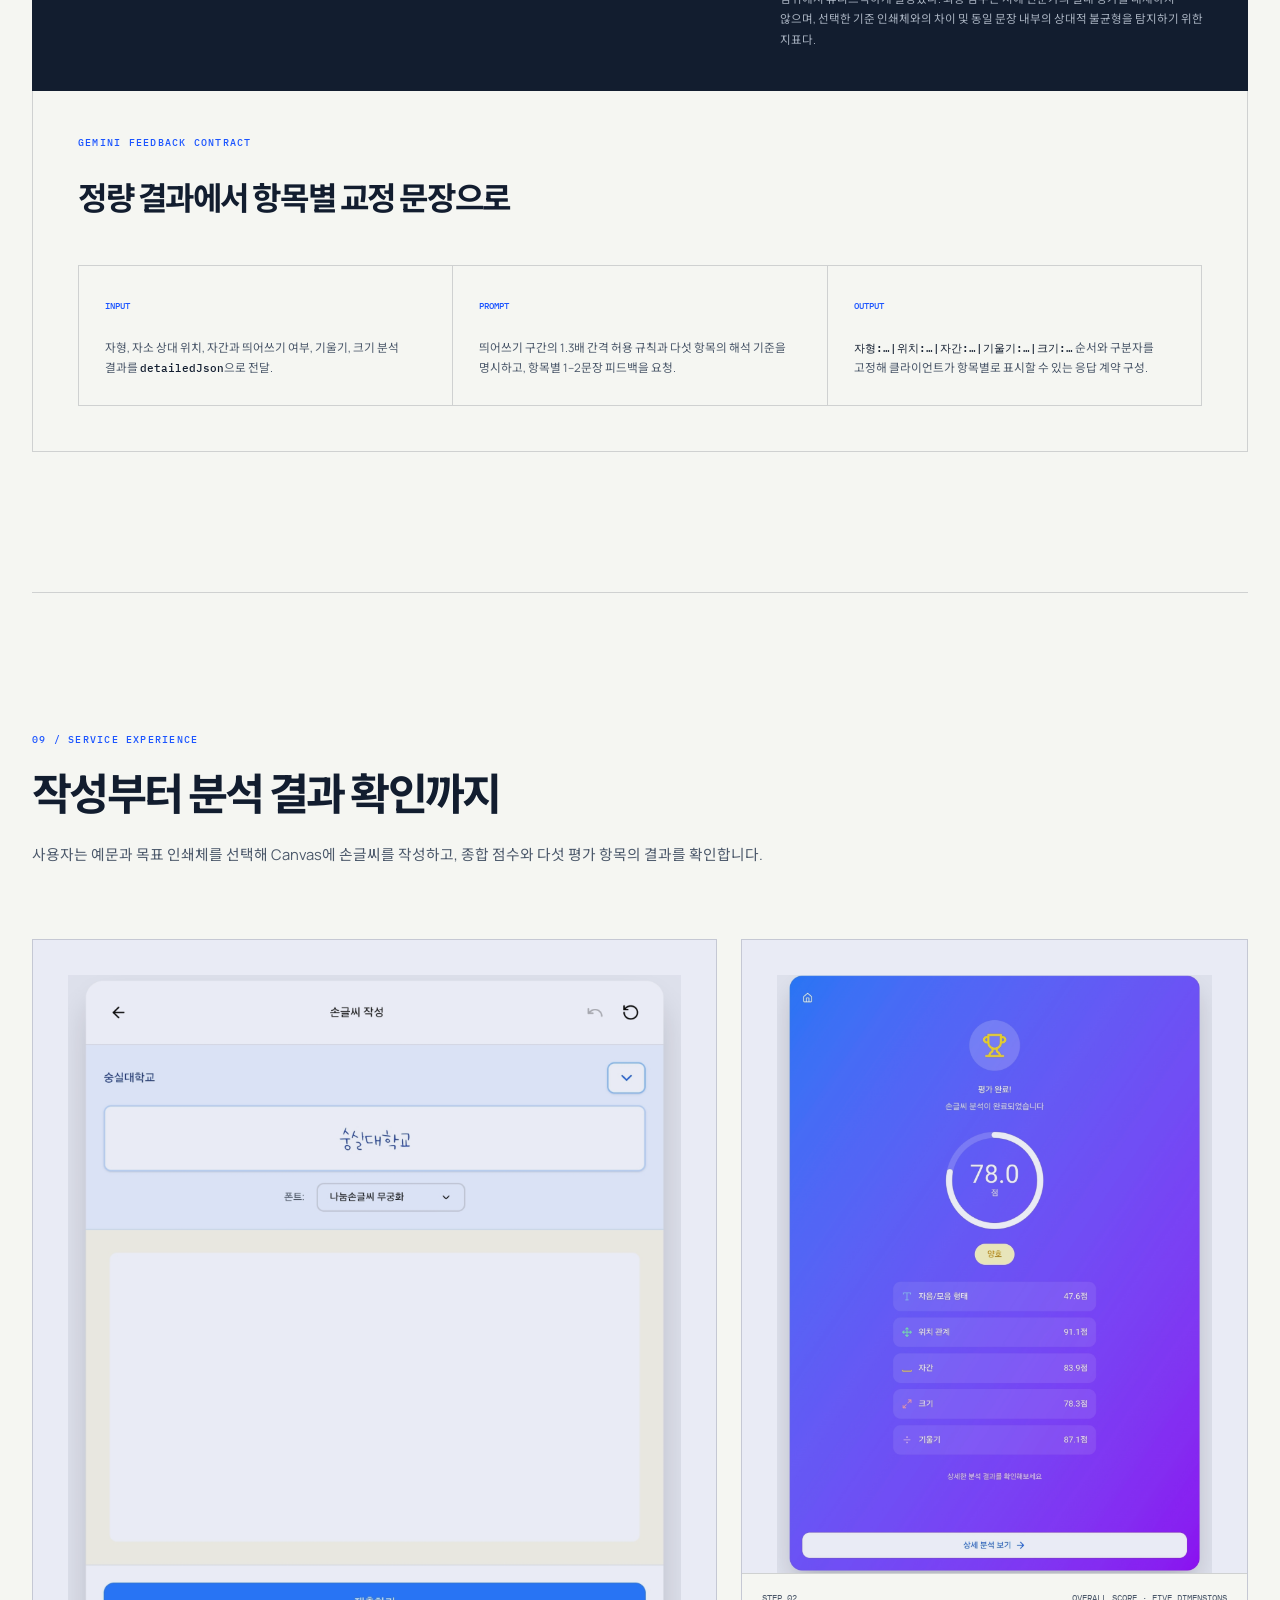
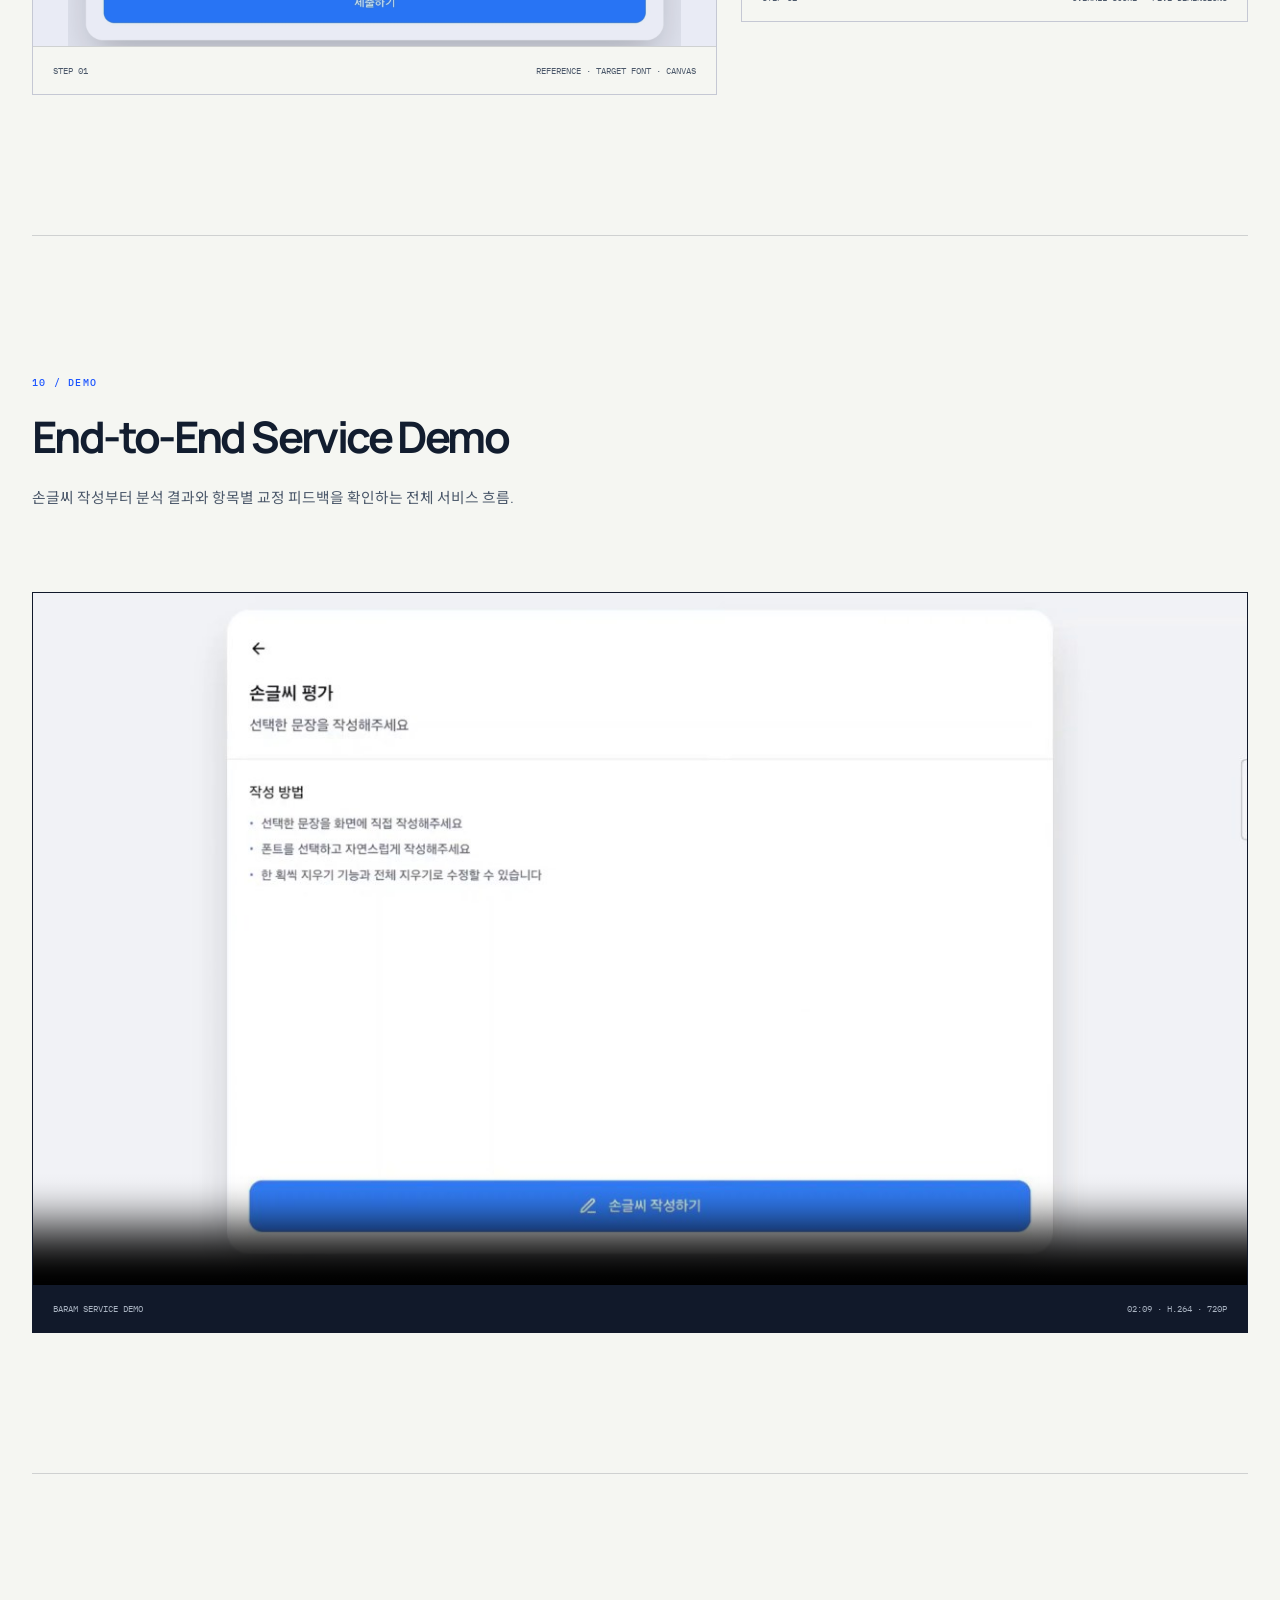
==== commit fa605ddb: "Refine project detail card layouts" ====
--- a/projects/baram.html
+++ b/projects/baram.html
@@ -20,7 +20,7 @@
   <link rel="preconnect" href="https://fonts.googleapis.com">
   <link rel="preconnect" href="https://fonts.gstatic.com" crossorigin>
   <link href="https://fonts.googleapis.com/css2?family=IBM+Plex+Mono:wght@400;500&family=Manrope:wght@400;500;600;700&family=Noto+Sans+KR:wght@400;500;600;700&display=swap" rel="stylesheet">
-  <link rel="stylesheet" href="./project.css?v=20260802-21">
+  <link rel="stylesheet" href="./project.css?v=20260802-22">
 </head>
 <body class="baram-page">
   <a class="skip-link" href="#main">본문으로 바로가기</a>
@@ -75,7 +75,7 @@
       </div>
       <dl class="fact-grid">
         <div><dt>Period</dt><dd>2025. 09. 01<br>— 2025. 12. 31</dd></div>
-        <div><dt>Team</dt><dd>3명</dd></div>
+        <div><dt>Team</dt><dd>3명<br><span aria-hidden="true">&nbsp;</span></dd></div>
         <div><dt>Role</dt><dd>Computer Vision Pipeline<br>Dataset Engineering<br>Python Analysis Server</dd></div>
         <div><dt>Dataset</dt><dd>51,138 Synthetic Images<br>with Pixel-wise Jamo Labels</dd></div>
       </dl>
@@ -105,7 +105,7 @@
         <article><span>02</span><h3>FPN 모델 학습</h3><p>한글 구조를 6개 유형으로 분류하고 유형별 FPN 모델을 학습하여 초성·중성·종성 Segmentation 수행.</p></article>
         <article><span>03</span><h3>손글씨 분석 설계</h3><p>CRAFT Character Region Score의 가중 중심 추출, 문장 기울기·자간 분석, Voronoi 기반 문자 분리와 연결 성분 Reclaim 후처리 구현.</p></article>
         <article><span>04</span><h3>Python 분석 서버</h3><p>전처리부터 점수 생성까지 분석 모듈을 연속 실행하고 결과 JSON과 이미지 경로를 서버에 반환하는 파이프라인 관리.</p></article>
-        <article><span>05</span><h3>LLM 피드백 생성 <small>공동 수행</small></h3><p>정량화된 자소 형태·위치 및 문장 분석 점수를 Gemini API에 전달하고, 사용자가 이해할 수 있는 교정 가이드로 변환하는 피드백 구조 공동 설계.</p></article>
+        <article><span>05</span><h3>LLM 피드백 생성</h3><p>정량화된 자소 형태·위치 및 문장 분석 점수를 Gemini API에 전달하고, 사용자가 이해할 수 있는 교정 가이드로 변환하는 피드백 구조 공동 설계.</p></article>
       </div>
     </section>
 
--- a/projects/project.css
+++ b/projects/project.css
@@ -157,7 +157,6 @@
 .baram-service-preview { margin-top: 70px; display: grid; grid-template-columns: 1.15fr .85fr; gap: 24px; align-items: start; }
 .baram-service-preview .media-frame { margin: 0; }
 .baram-service-preview img { width: 100%; display: block; }
-.contribution-grid h3 small { display: block; margin-top: 8px; color: var(--blue); font: 500 .58rem var(--mono); letter-spacing: .04em; }
 .research-grid { margin-top: 70px; }
 .craft-frame { padding: clamp(24px, 5vw, 70px); background: #11192a; }
 .craft-frame img { width: 100%; display: block; }
@@ -241,7 +240,9 @@
 .architecture-flow small { font: 500 .55rem var(--mono); }
 .architecture-flow strong { font-size: .82rem; }
 .architecture-flow i { color: var(--blue); font-style: normal; }
-.architecture-note { max-width: 800px; margin: 30px 0 0 auto; color: var(--ink-soft); font-size: .8rem; line-height: 1.8; }
+.architecture-note { margin-top: 24px; display: grid; grid-template-columns: repeat(2, minmax(0, 1fr)); border-top: 1px solid var(--line); border-left: 1px solid var(--line); }
+.architecture-note p { min-height: 128px; margin: 0; padding: 26px; color: var(--ink-soft); font-size: .78rem; line-height: 1.8; border-right: 1px solid var(--line); border-bottom: 1px solid var(--line); }
+.architecture-note span { display: block; margin-bottom: 28px; color: var(--blue); font: 500 .56rem var(--mono); letter-spacing: .06em; }
 .burinake-hero-image { padding: 0; position: relative; overflow: hidden; background: #090d12; }
 .burinake-hero-image img { width: 100%; height: clamp(420px, 50vw, 680px); object-fit: cover; object-position: center 44%; mix-blend-mode: normal; filter: saturate(.82) contrast(1.08); }
 .burinake-hero-image figcaption { position: absolute; right: 0; bottom: 0; left: 0; color: #fff; background: rgba(18,29,47,.86); border: 0; }
@@ -258,7 +259,6 @@
 .benchmark-row strong small { color: var(--blue); font: 500 .52rem var(--mono); }
 .benchmark-row.selected { color: #fff; background: var(--blue); }
 .benchmark-row.selected strong small { color: var(--cyan); }
-.vlm-case-note { max-width: 920px; margin: 24px 0 0 auto; color: var(--ink-soft); font-size: .7rem; line-height: 1.75; }
 .speed-comparison img { height: 290px; object-fit: contain; }
 .cascade-flow { margin-top: 75px; padding: 34px; display: grid; grid-template-columns: 1fr auto 1fr auto 1fr auto 1fr; gap: 18px; align-items: center; background: var(--surface); border: 1px solid var(--line); }
 .cascade-flow > div { min-height: 165px; padding: 24px; display: flex; flex-direction: column; background: var(--paper); border: 1px solid var(--line); }
@@ -746,6 +746,7 @@
   .model-evolution p { grid-column: auto; }
   .metric-panel { grid-template-columns: 1fr; }
   .metric-panel > p { grid-column: auto; }
+  .architecture-note { grid-template-columns: 1fr; }
   .burinake-data-grid, .speed-comparison, .vlm-cases { grid-template-columns: 1fr; }
   .burinake-data-grid img { height: auto; min-height: 260px; }
   .benchmark-table { overflow-x: auto; }
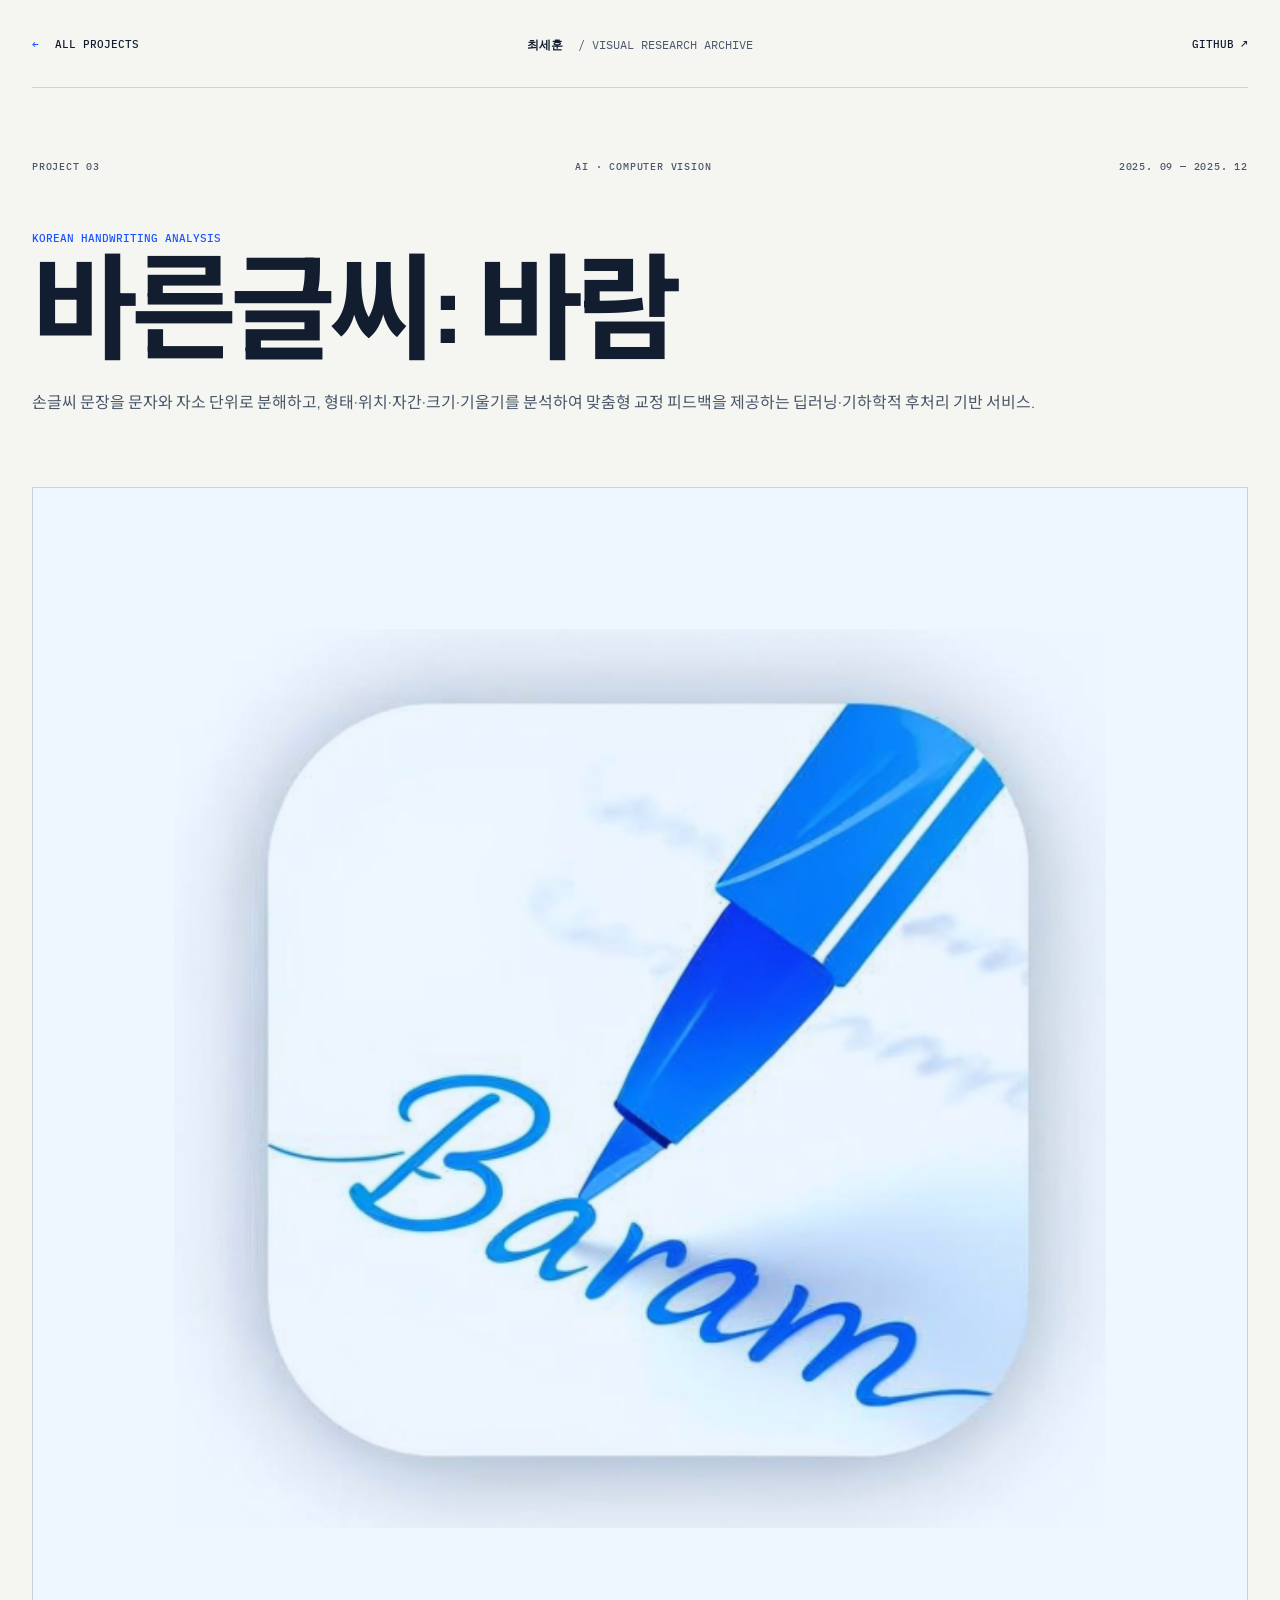
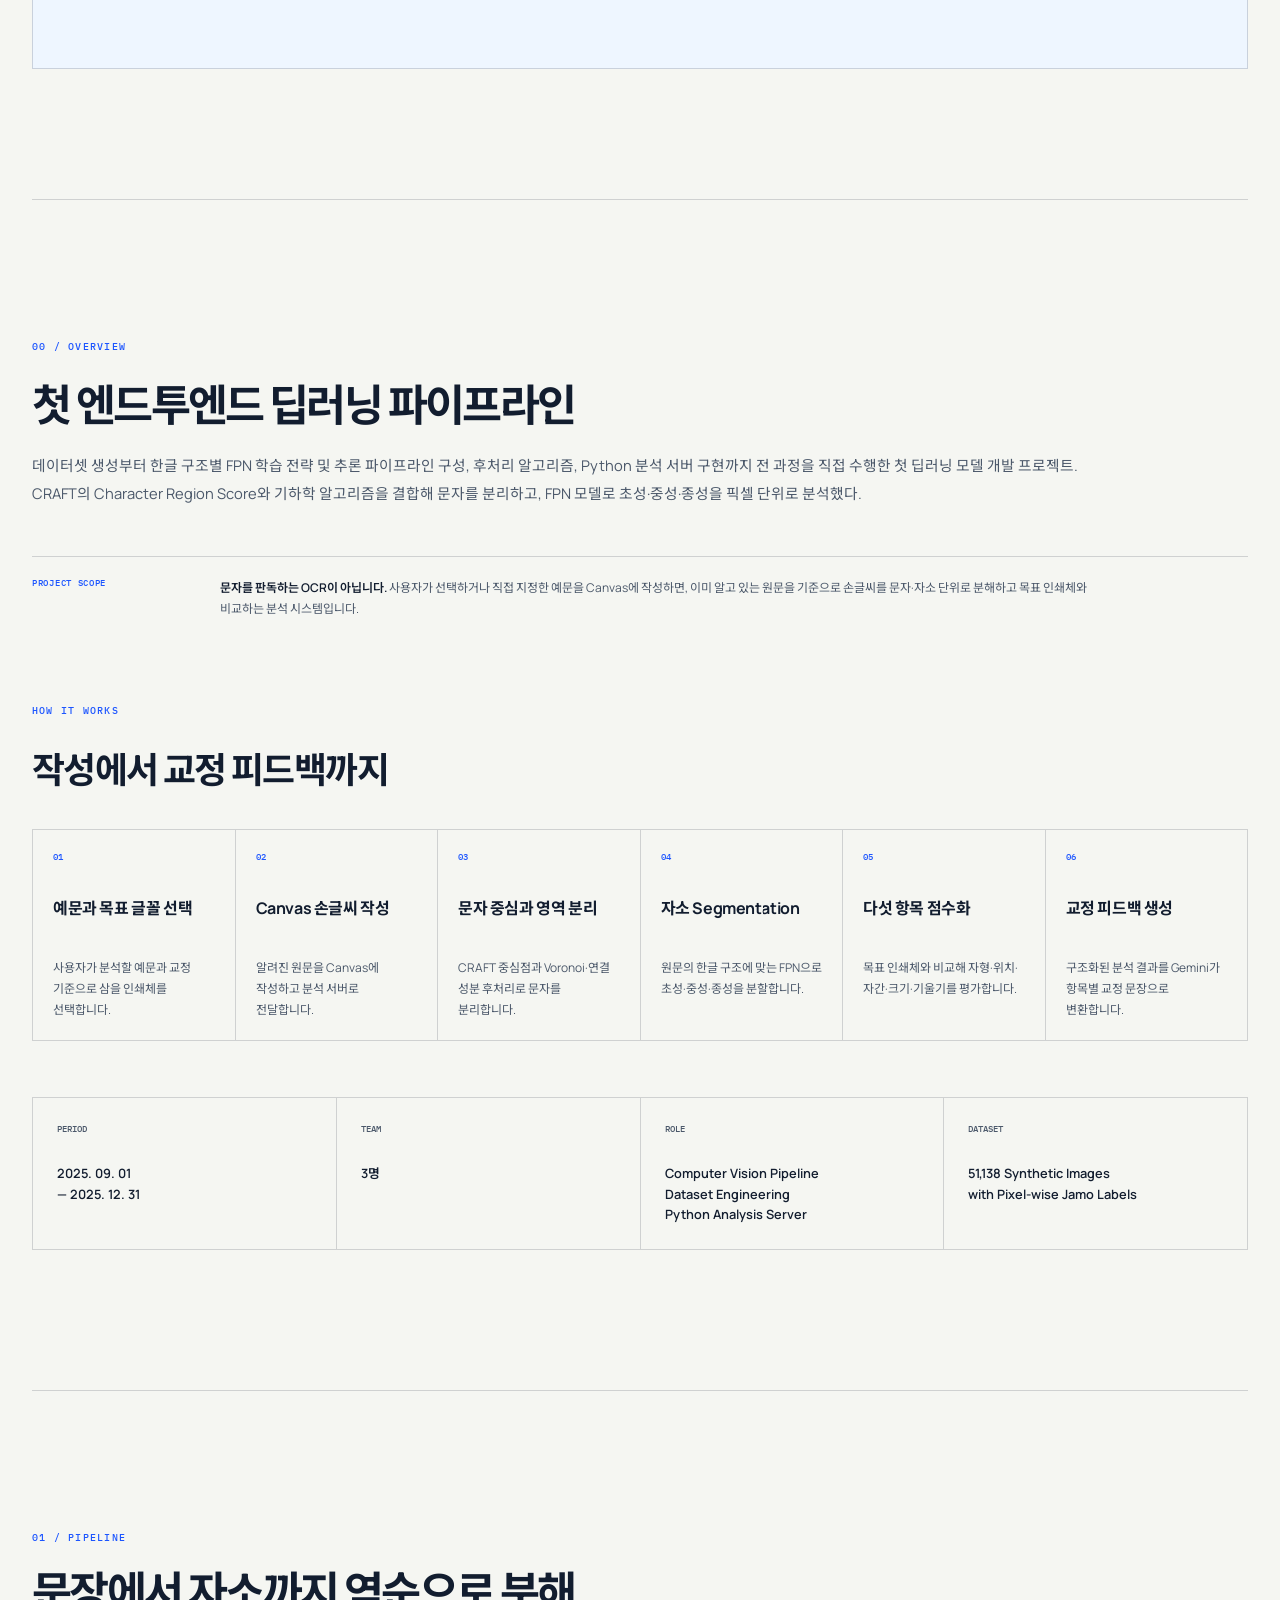
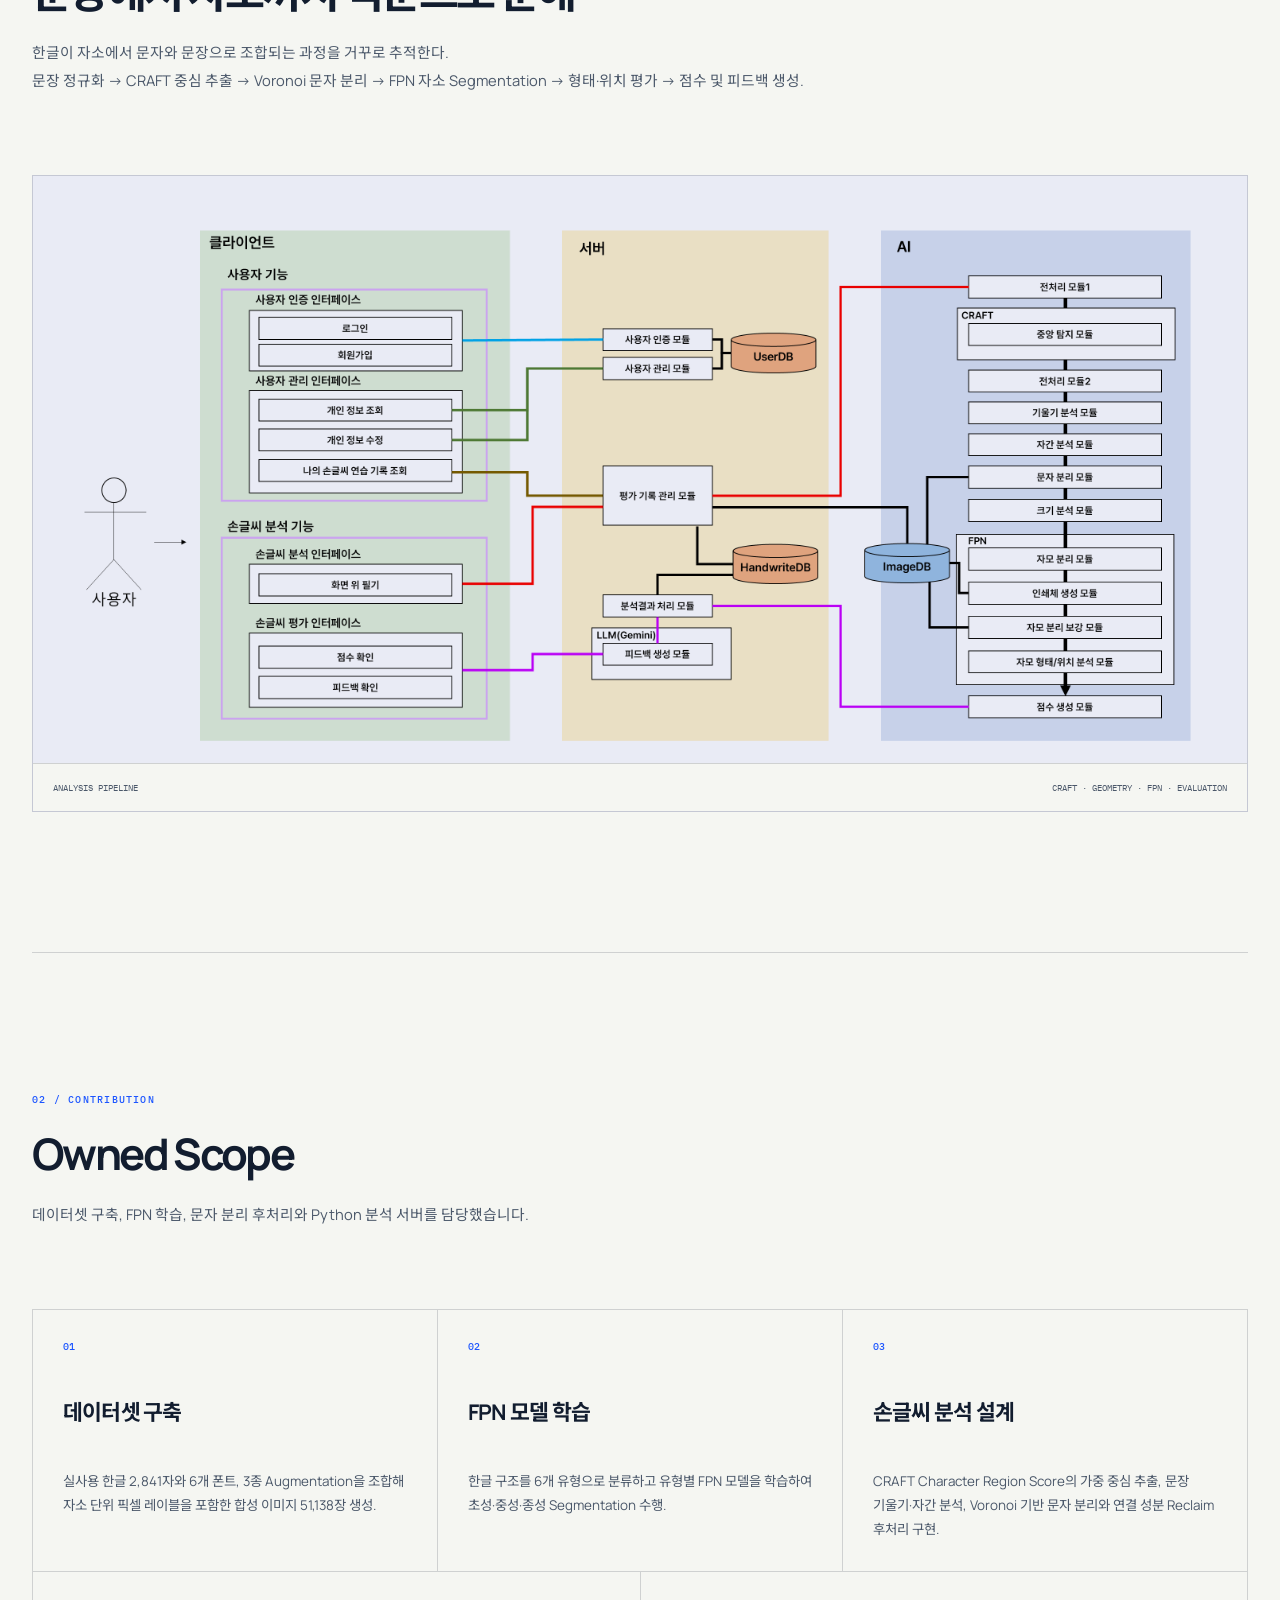
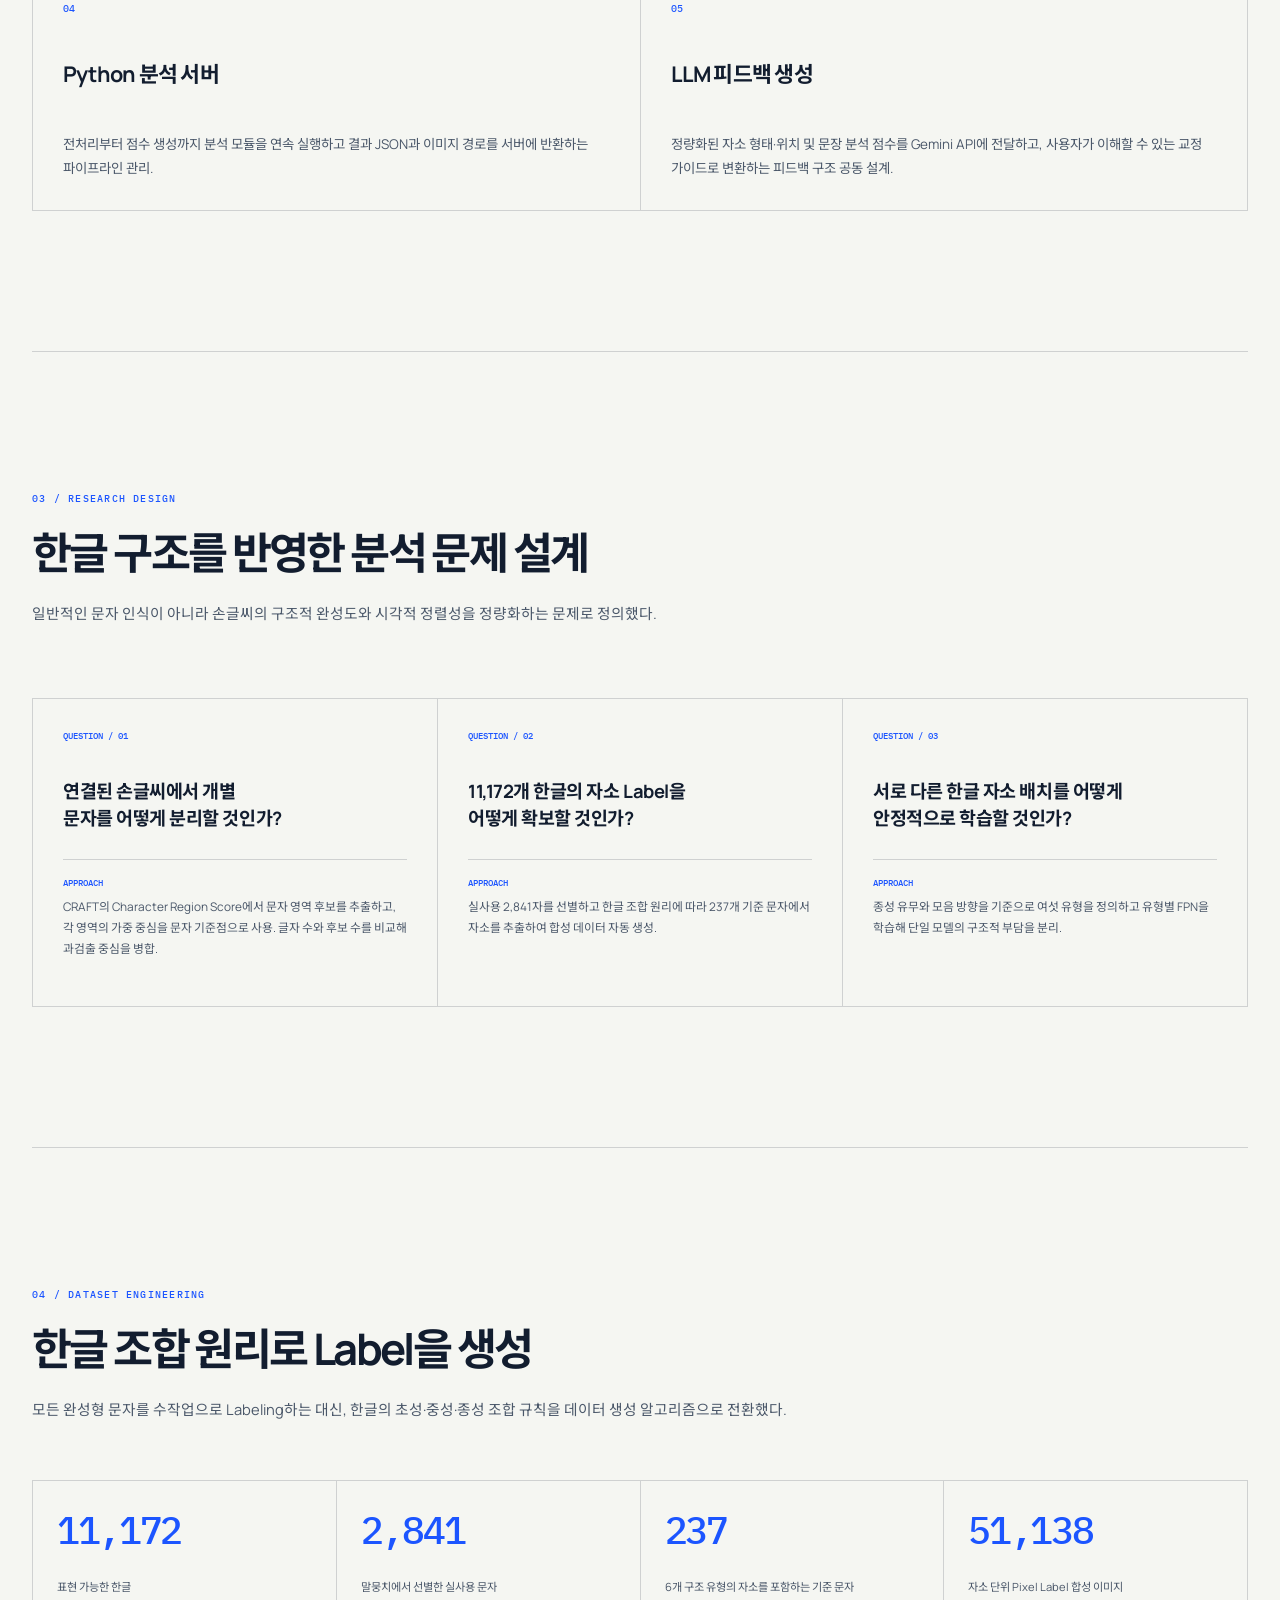
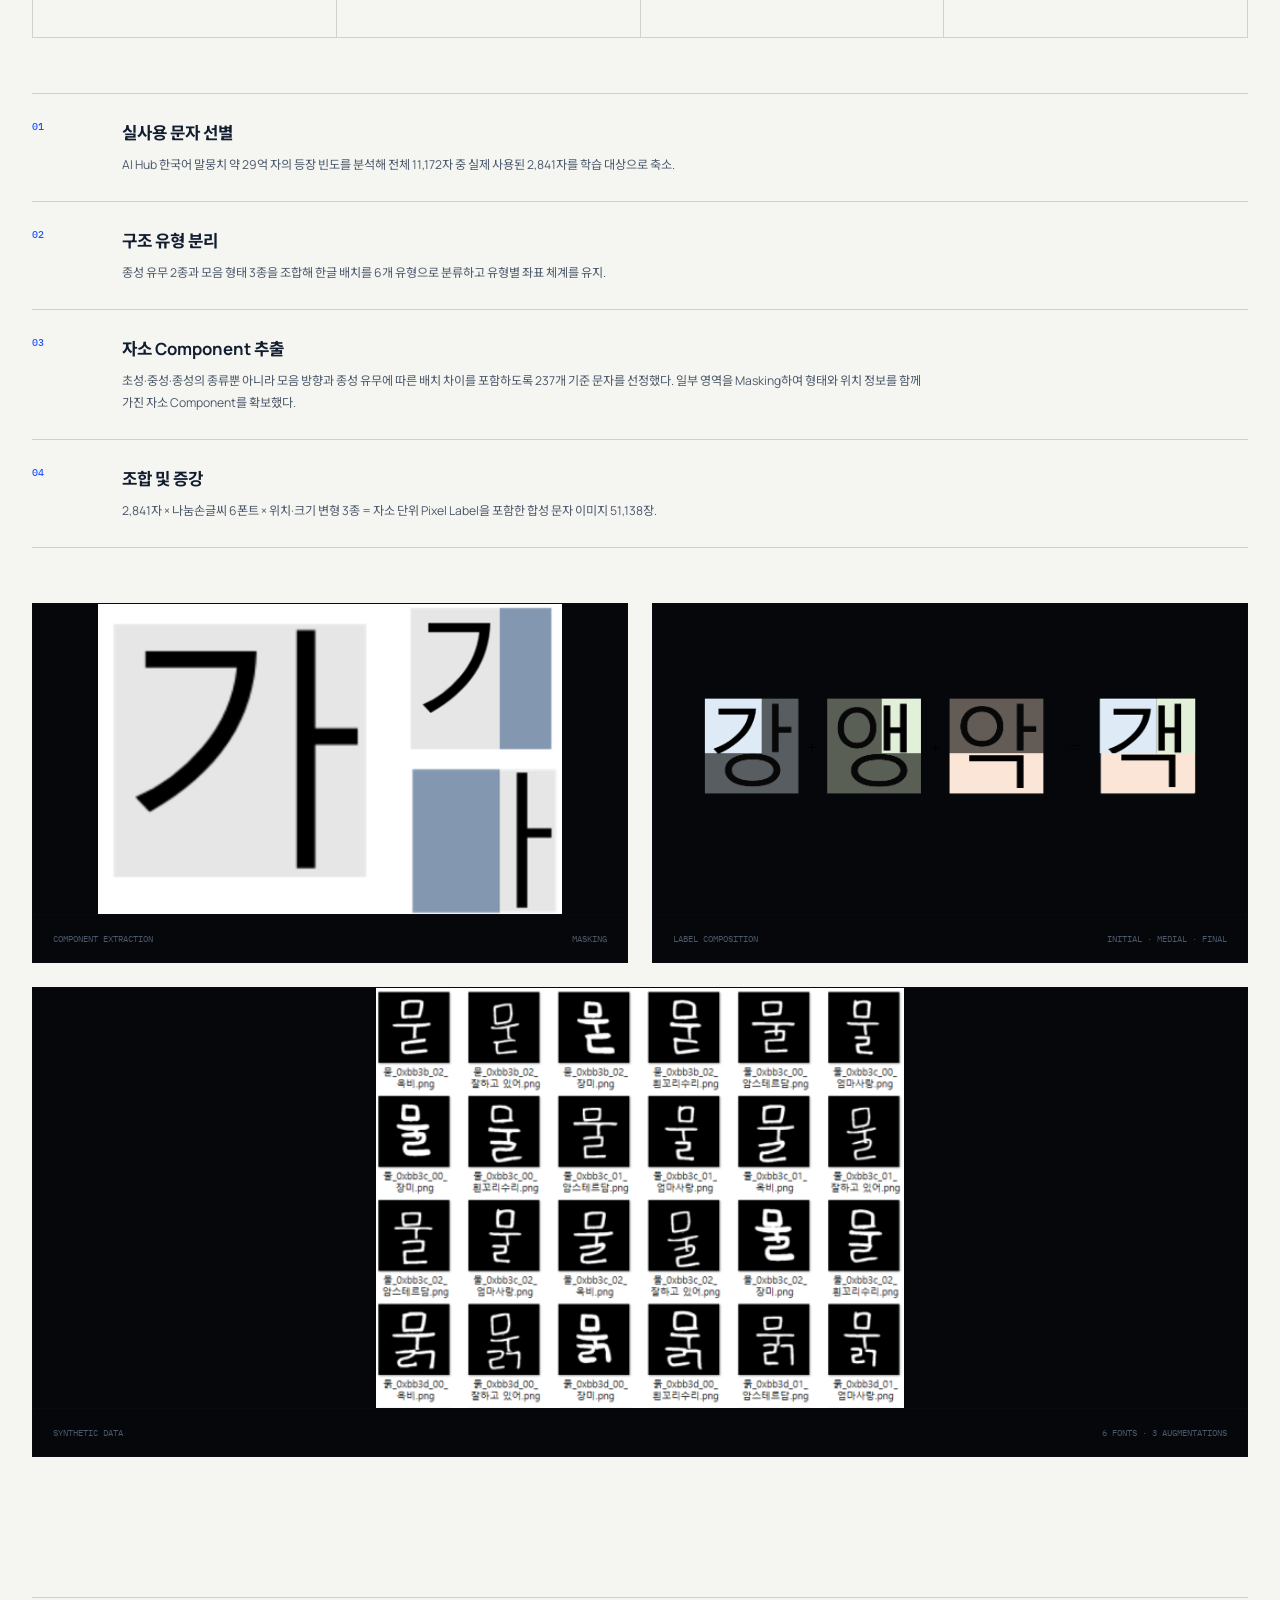
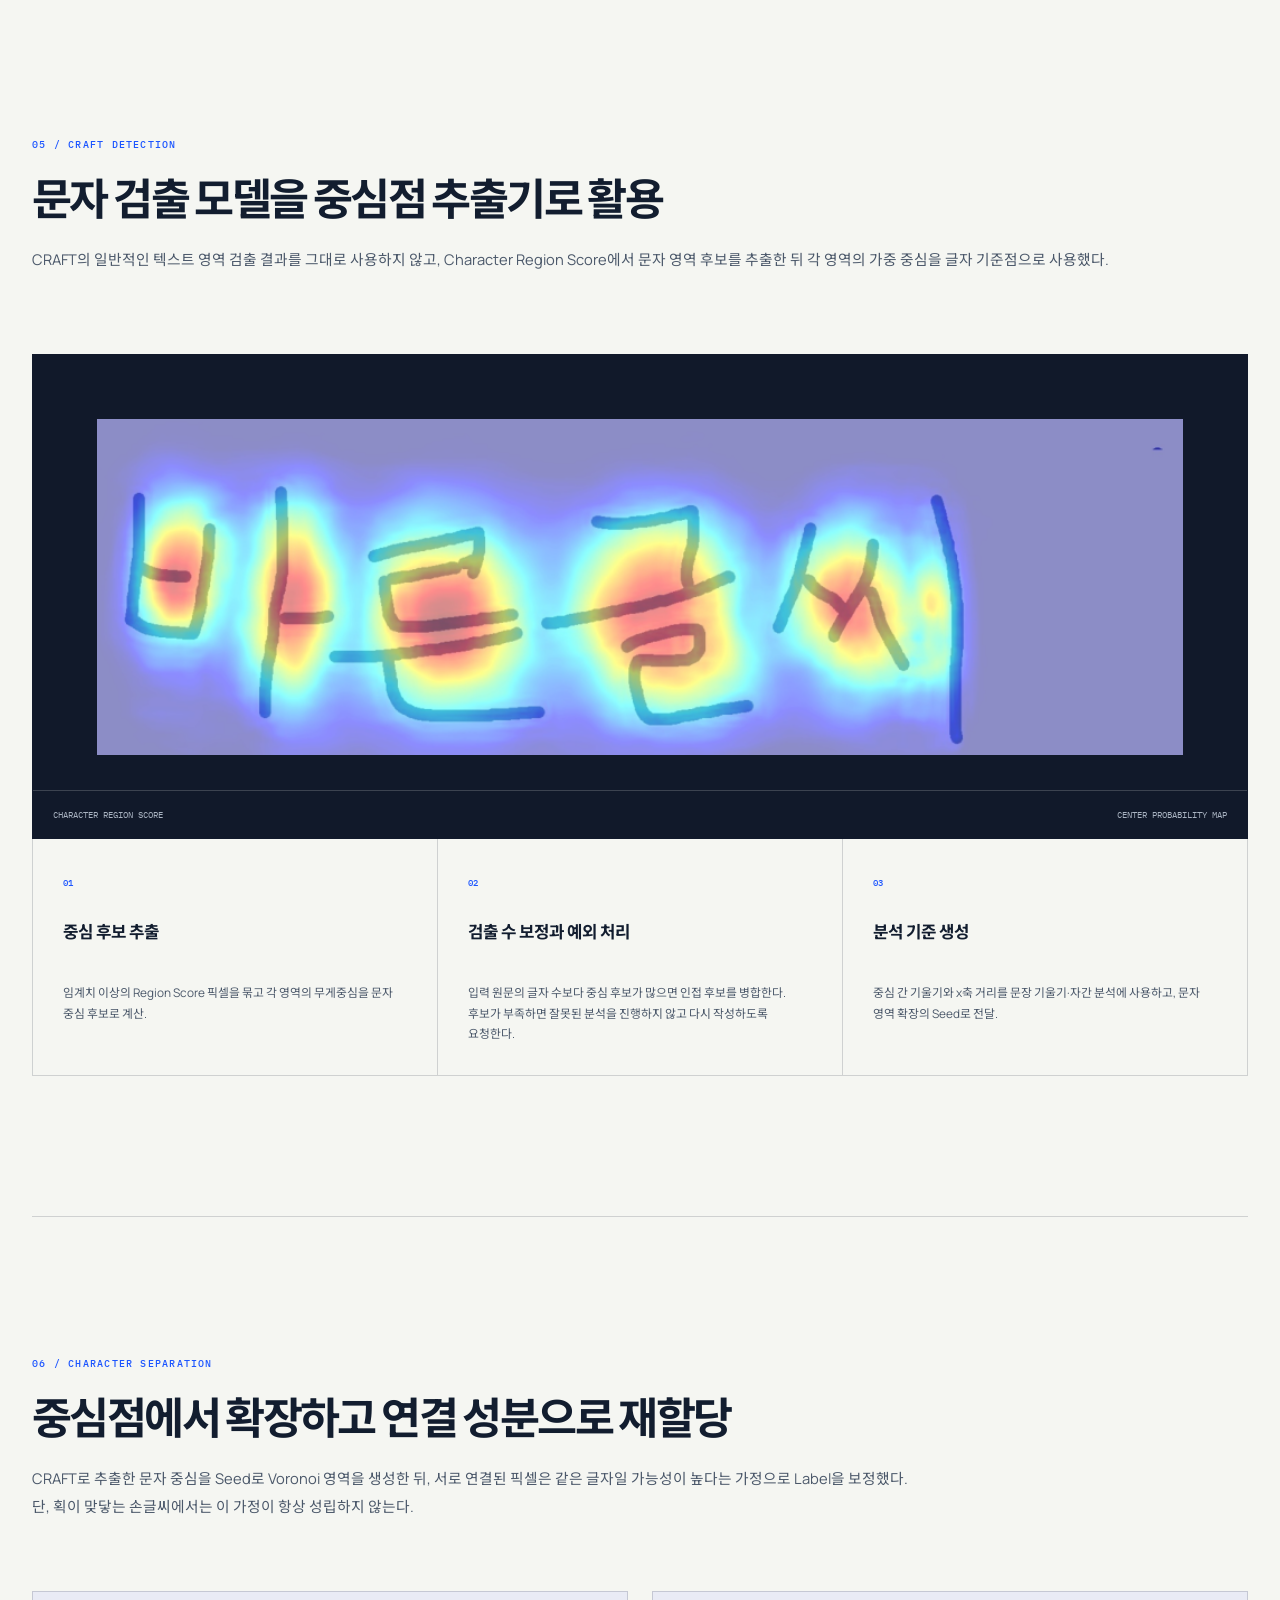
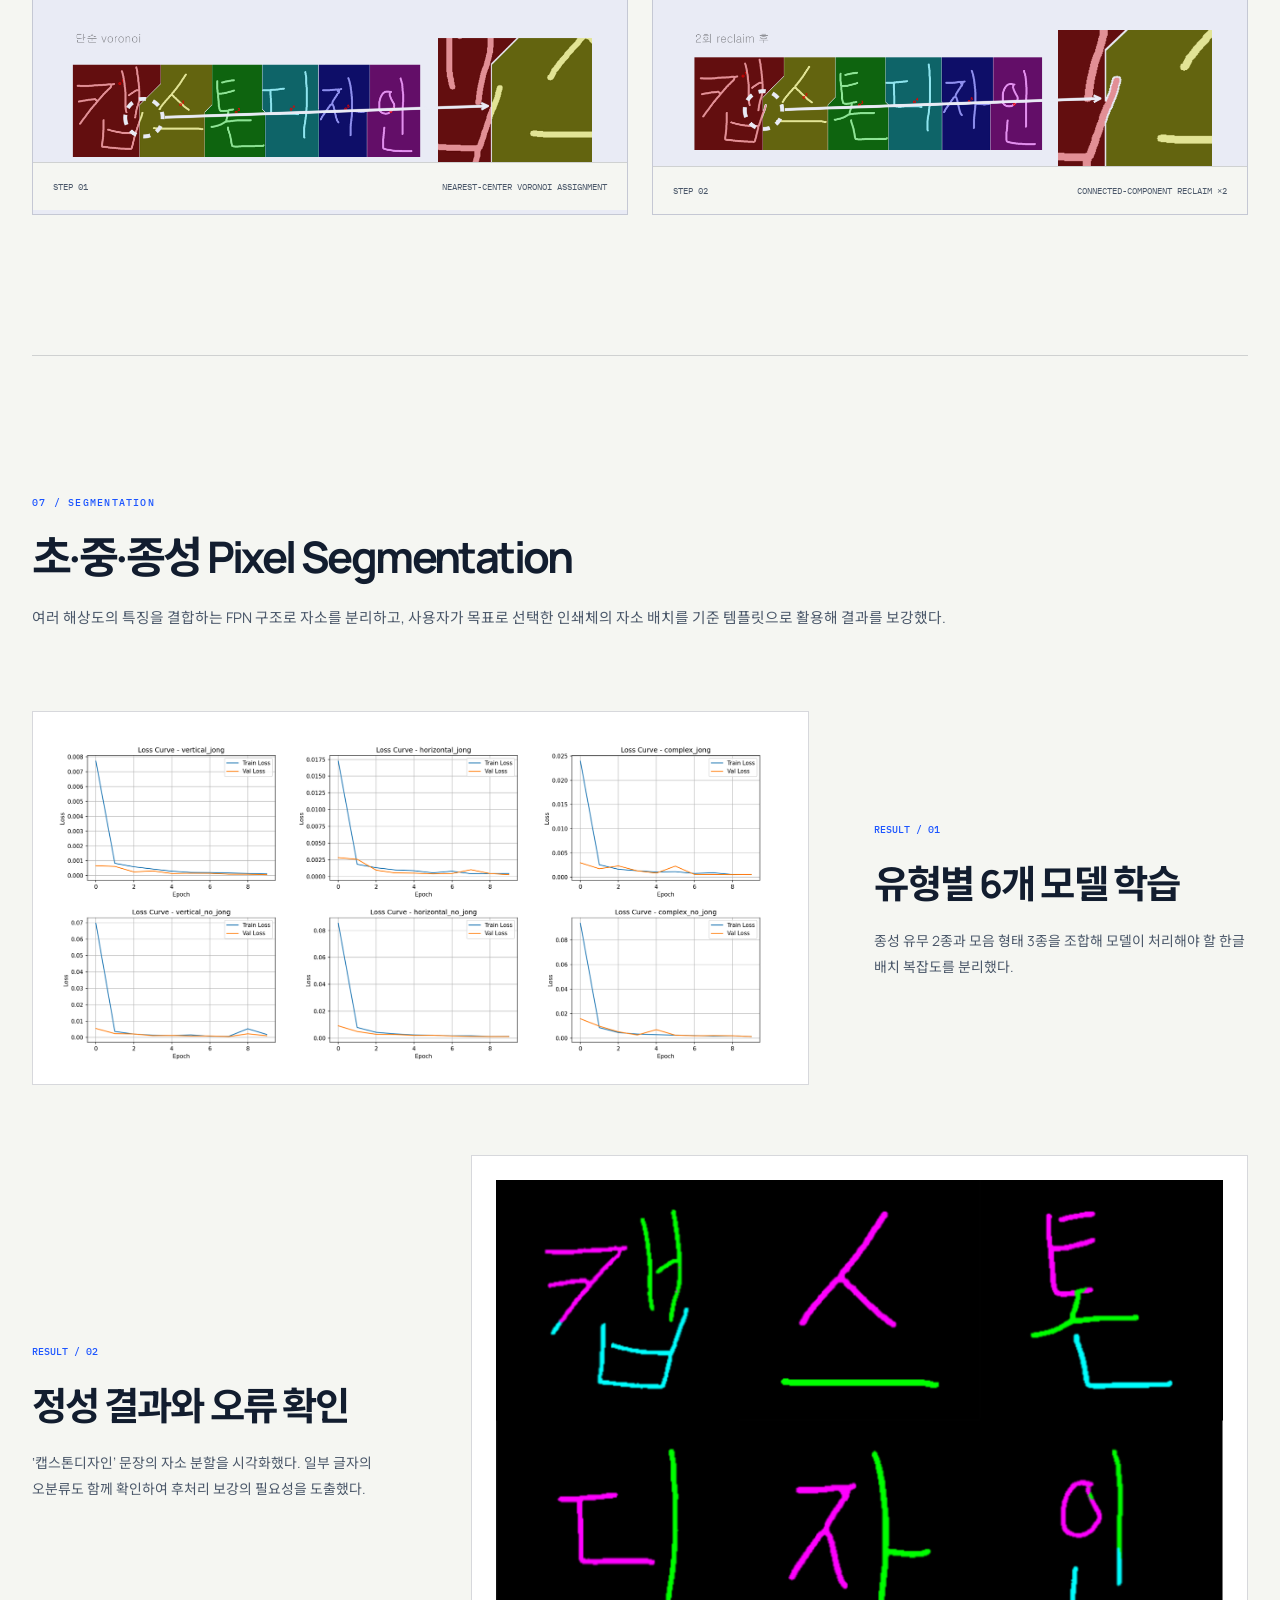
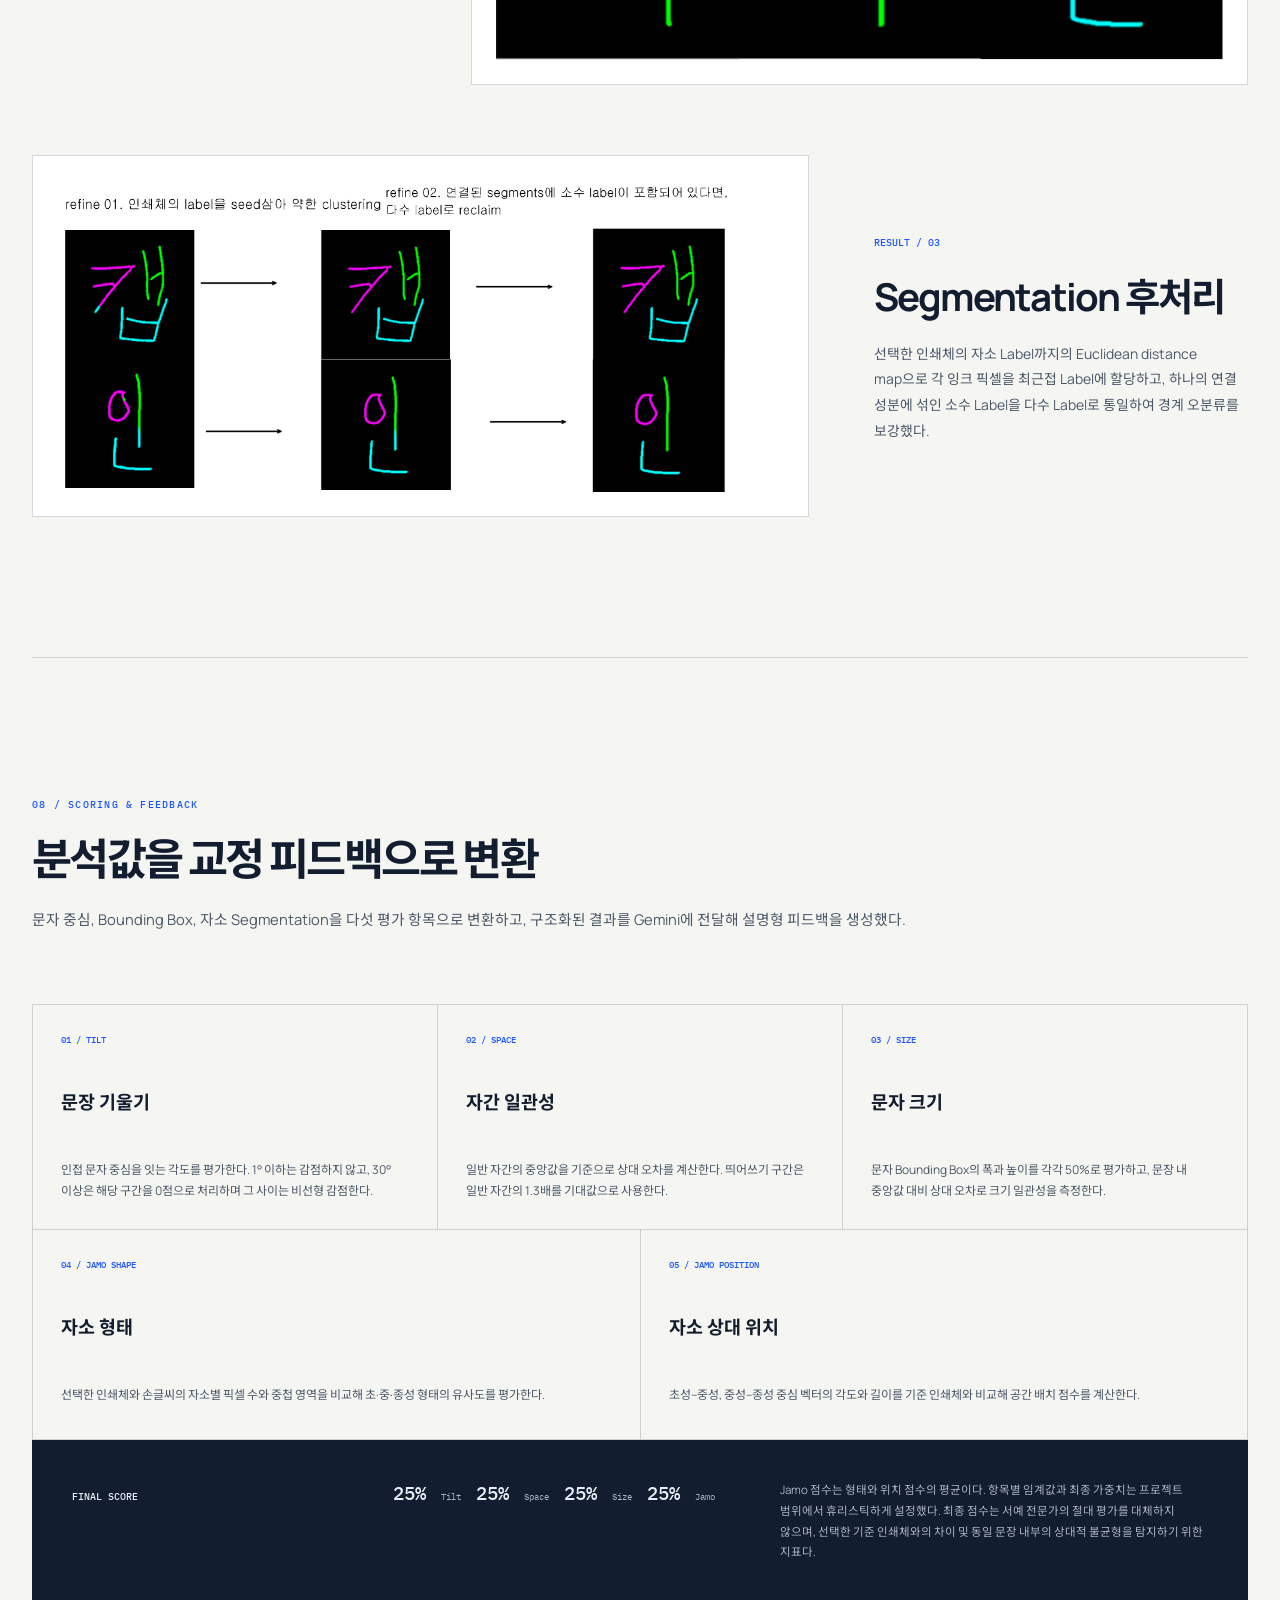
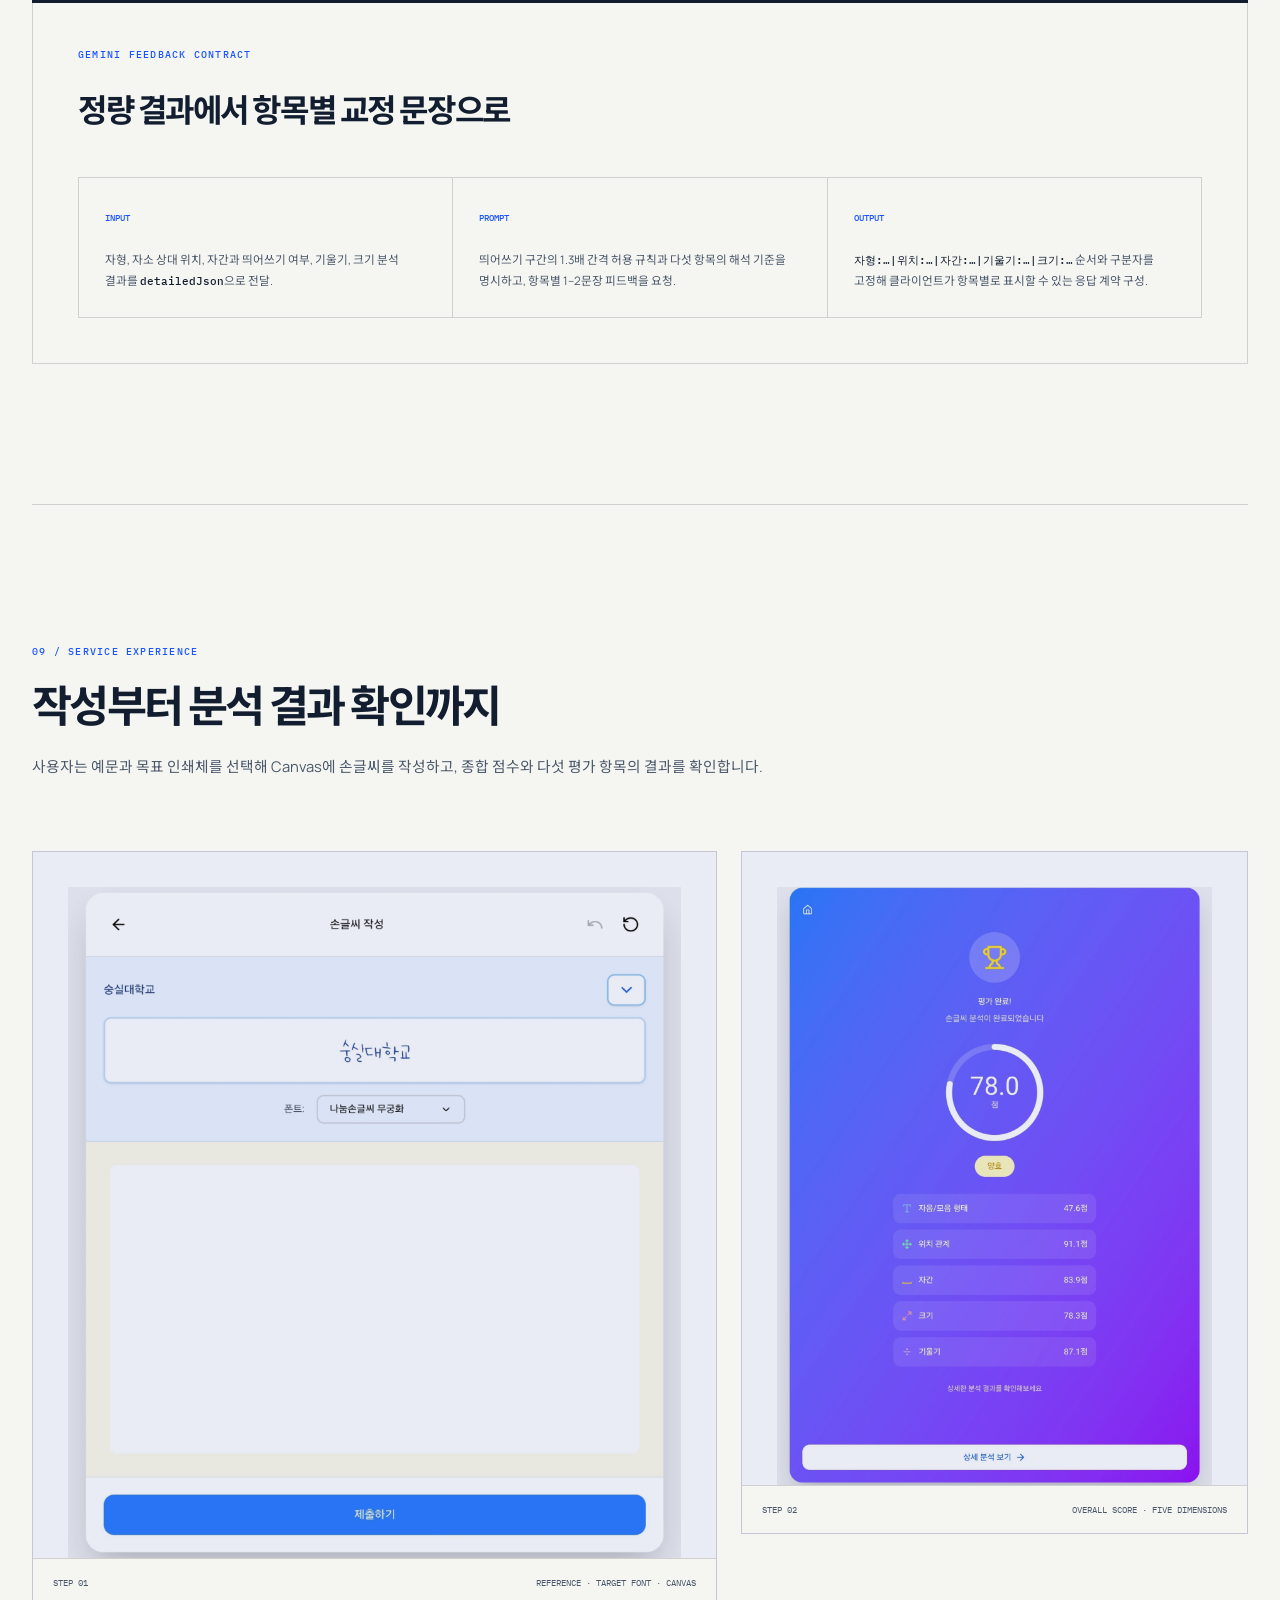
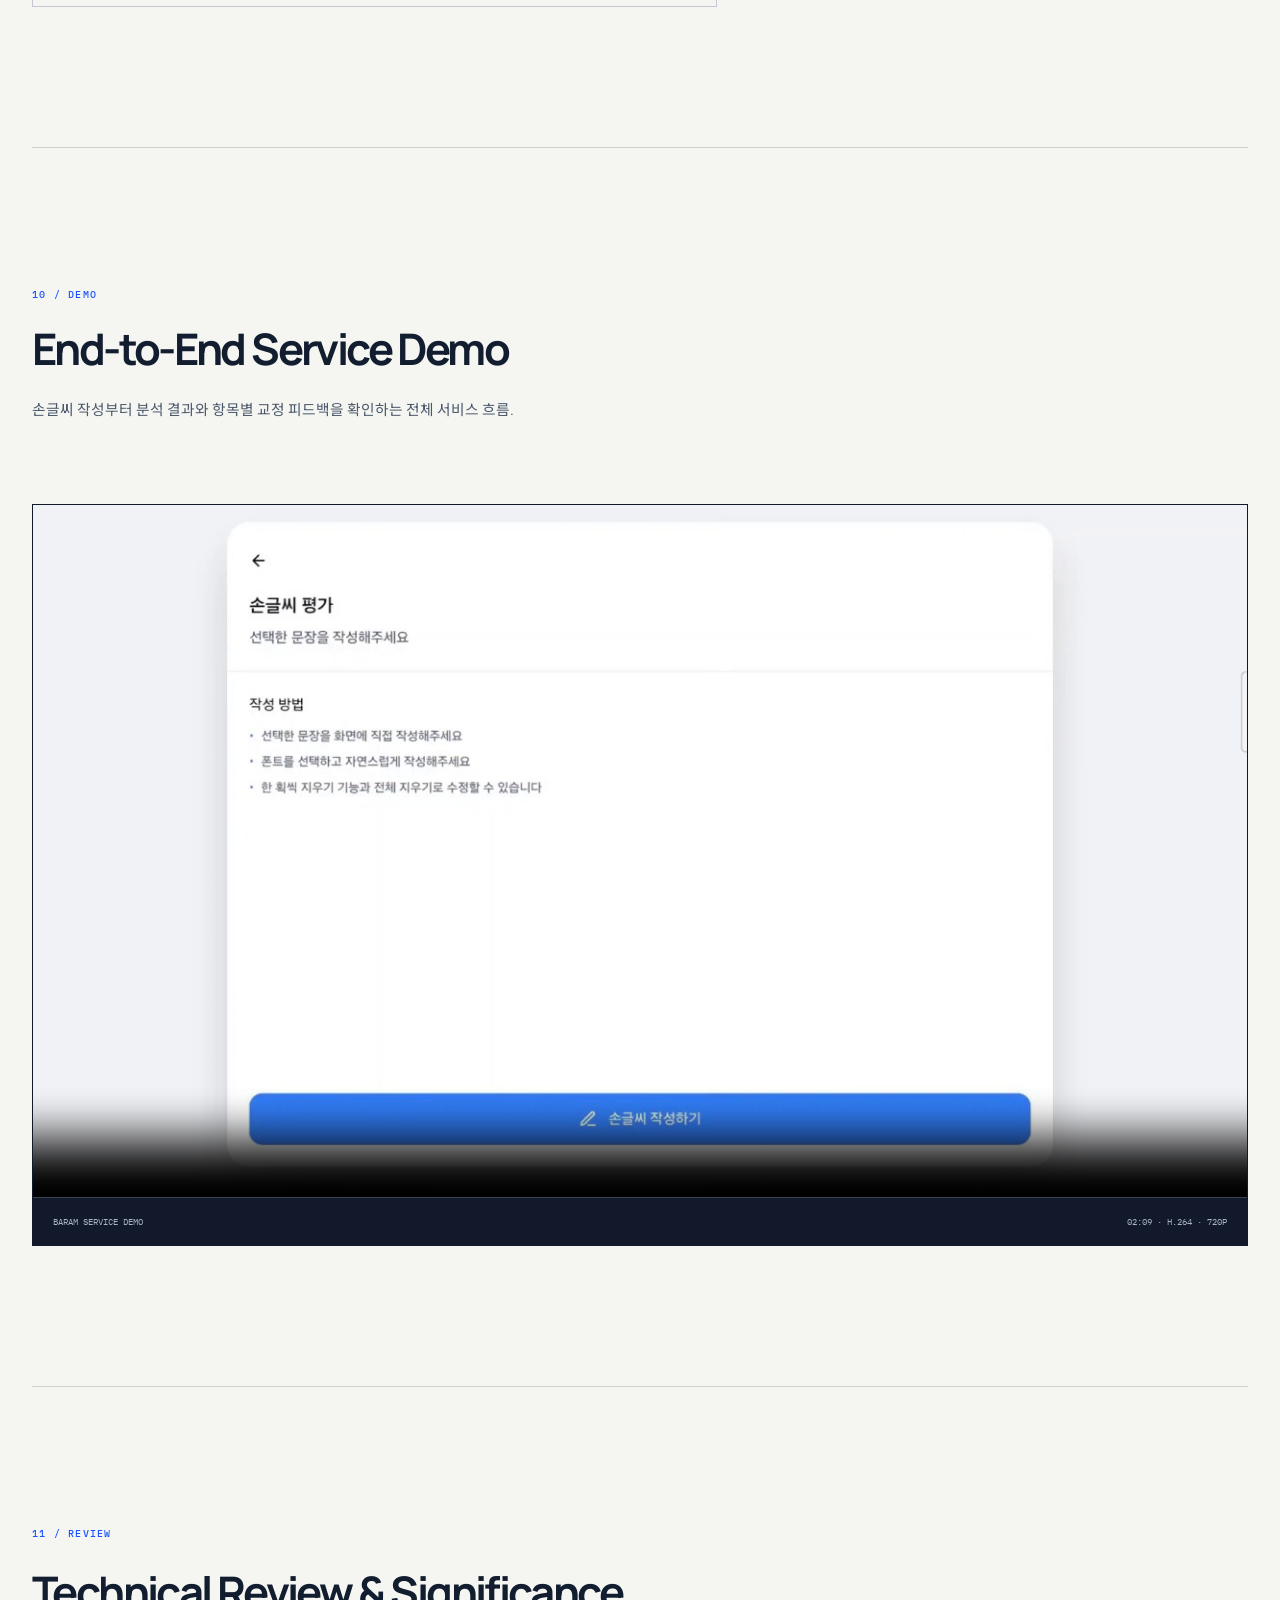
==== commit a872729a: "Reduce Baram scope note emphasis" ====
--- a/projects/baram.html
+++ b/projects/baram.html
@@ -20,7 +20,7 @@
   <link rel="preconnect" href="https://fonts.googleapis.com">
   <link rel="preconnect" href="https://fonts.gstatic.com" crossorigin>
   <link href="https://fonts.googleapis.com/css2?family=IBM+Plex+Mono:wght@400;500&family=Manrope:wght@400;500;600;700&family=Noto+Sans+KR:wght@400;500;600;700&display=swap" rel="stylesheet">
-  <link rel="stylesheet" href="./project.css?v=20260802-22">
+  <link rel="stylesheet" href="./project.css?v=20260802-23">
 </head>
 <body class="baram-page">
   <a class="skip-link" href="#main">본문으로 바로가기</a>
@@ -56,7 +56,7 @@
         <p>데이터셋 생성부터 한글 구조별 FPN 학습 전략 및 추론 파이프라인 구성, 후처리 알고리즘, Python 분석 서버 구현까지 전 과정을 직접 수행한 첫 딥러닝 모델 개발 프로젝트.<br>CRAFT의 Character Region Score와 기하학 알고리즘을 결합해 문자를 분리하고, FPN 모델로 초성·중성·종성을 픽셀 단위로 분석했다.</p>
       </div>
       <div class="project-definition">
-        <span>WHAT IT IS — AND IS NOT</span>
+        <span>PROJECT SCOPE</span>
         <p><strong>문자를 판독하는 OCR이 아닙니다.</strong> 사용자가 선택하거나 직접 지정한 예문을 Canvas에 작성하면, 이미 알고 있는 원문을 기준으로 손글씨를 문자·자소 단위로 분해하고 목표 인쇄체와 비교하는 분석 시스템입니다.</p>
       </div>
       <div class="how-it-works" aria-labelledby="how-it-works-title">
--- a/projects/project.css
+++ b/projects/project.css
@@ -107,6 +107,10 @@
 .project-definition > span { color: var(--cyan); font: 500 .59rem var(--mono); letter-spacing: .08em; }
 .project-definition p { margin: 0; color: #a9b3c1; font-size: .84rem; line-height: 1.85; }
 .project-definition strong { color: #fff; font-weight: 600; }
+.baram-page .project-definition { margin-top: 48px; padding: 20px 0 0; grid-template-columns: 160px minmax(0, 1fr); gap: 28px; color: var(--ink); background: transparent; border-top: 1px solid var(--line); }
+.baram-page .project-definition > span { color: var(--blue); font-size: .55rem; }
+.baram-page .project-definition p { max-width: 900px; color: var(--ink-soft); font-size: .75rem; line-height: 1.75; }
+.baram-page .project-definition strong { color: var(--ink); font-weight: 600; }
 
 .section-heading { margin-top: 0; grid-template-columns: .45fr 1.55fr; align-items: start; }
 .section-heading > div { min-width: 0; display: grid; grid-template-columns: 1.15fr .85fr; gap: 60px; align-items: end; }
@@ -728,6 +732,7 @@
   .how-it-works li { min-height: 180px; }
   .demo-scope { grid-template-columns: 1fr; gap: 12px; padding: 22px; }
   .project-definition { margin-top: 65px; grid-template-columns: 1fr; gap: 22px; }
+  .baram-page .project-definition { margin-top: 40px; grid-template-columns: 1fr; gap: 12px; }
   .fact-grid div { min-height: 115px; }
   .fact-grid dd { margin-top: 28px; }
   .media-frame { margin-top: 50px; }
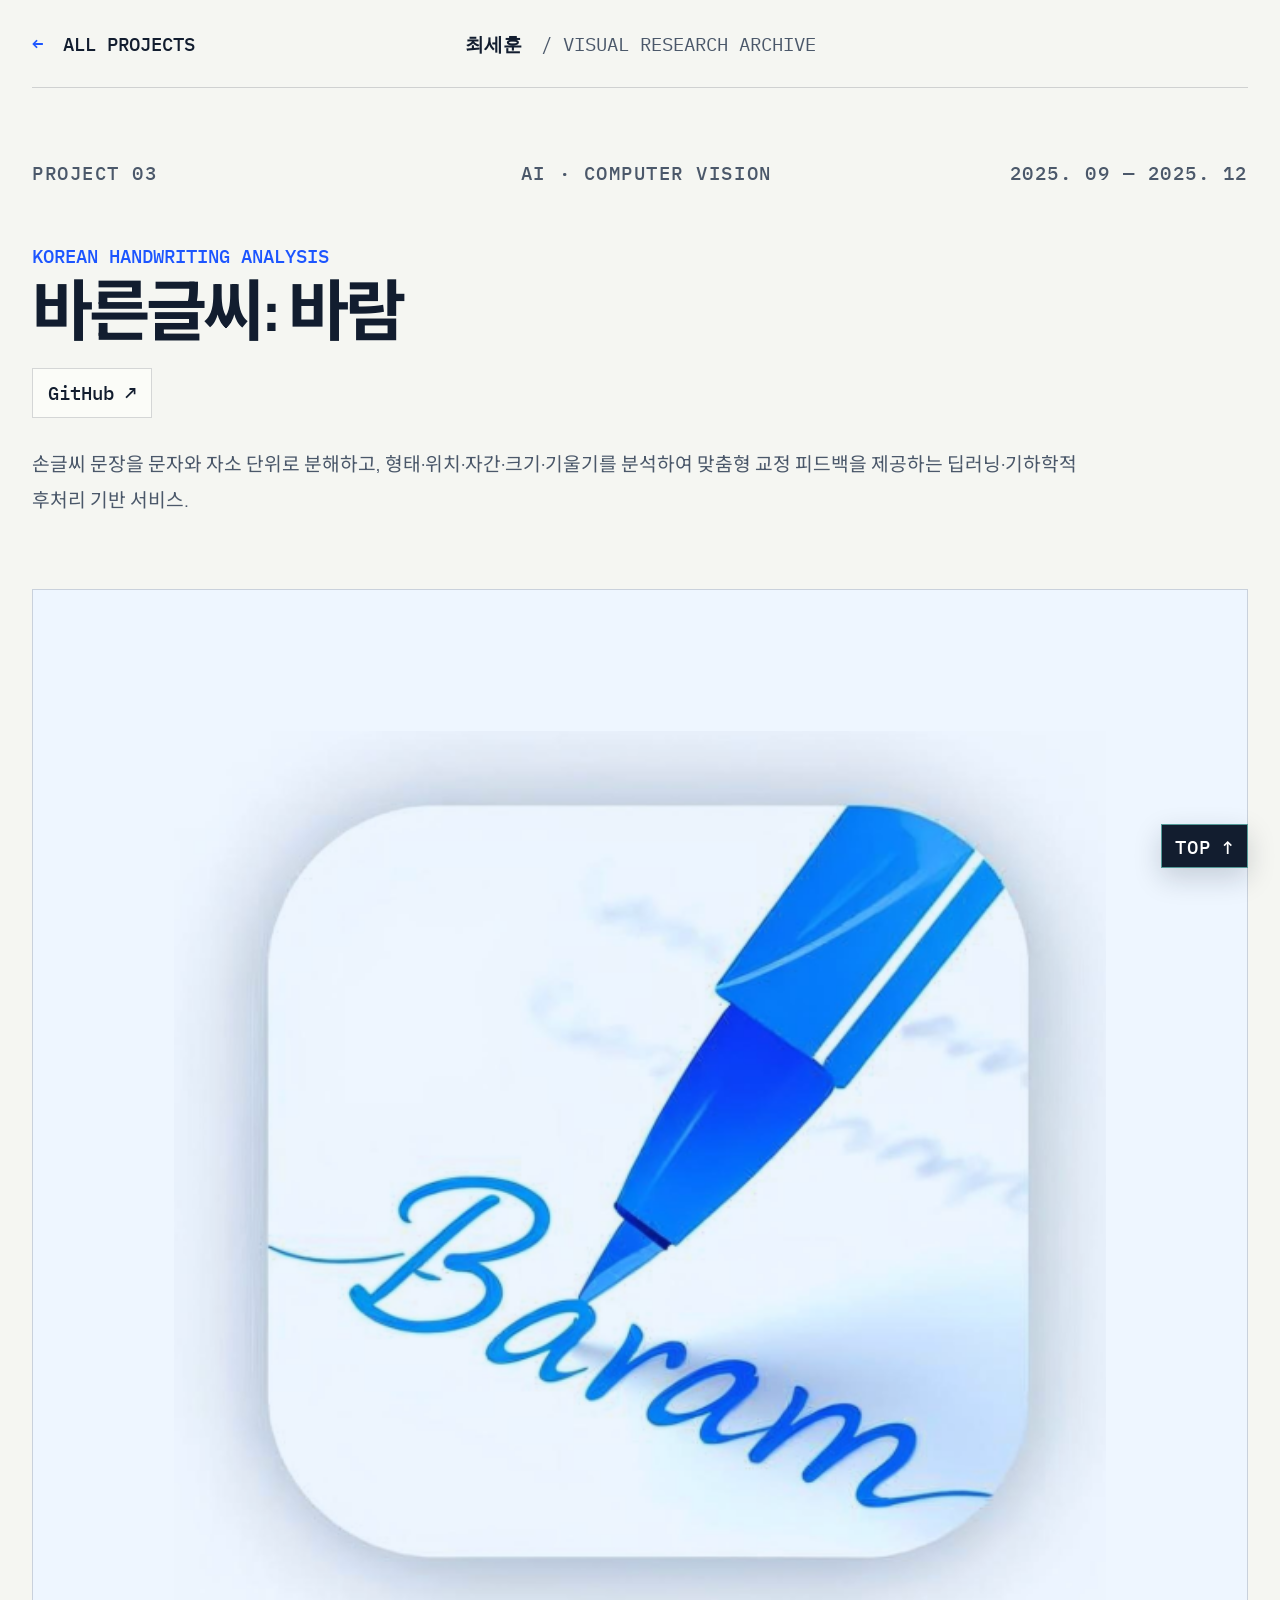
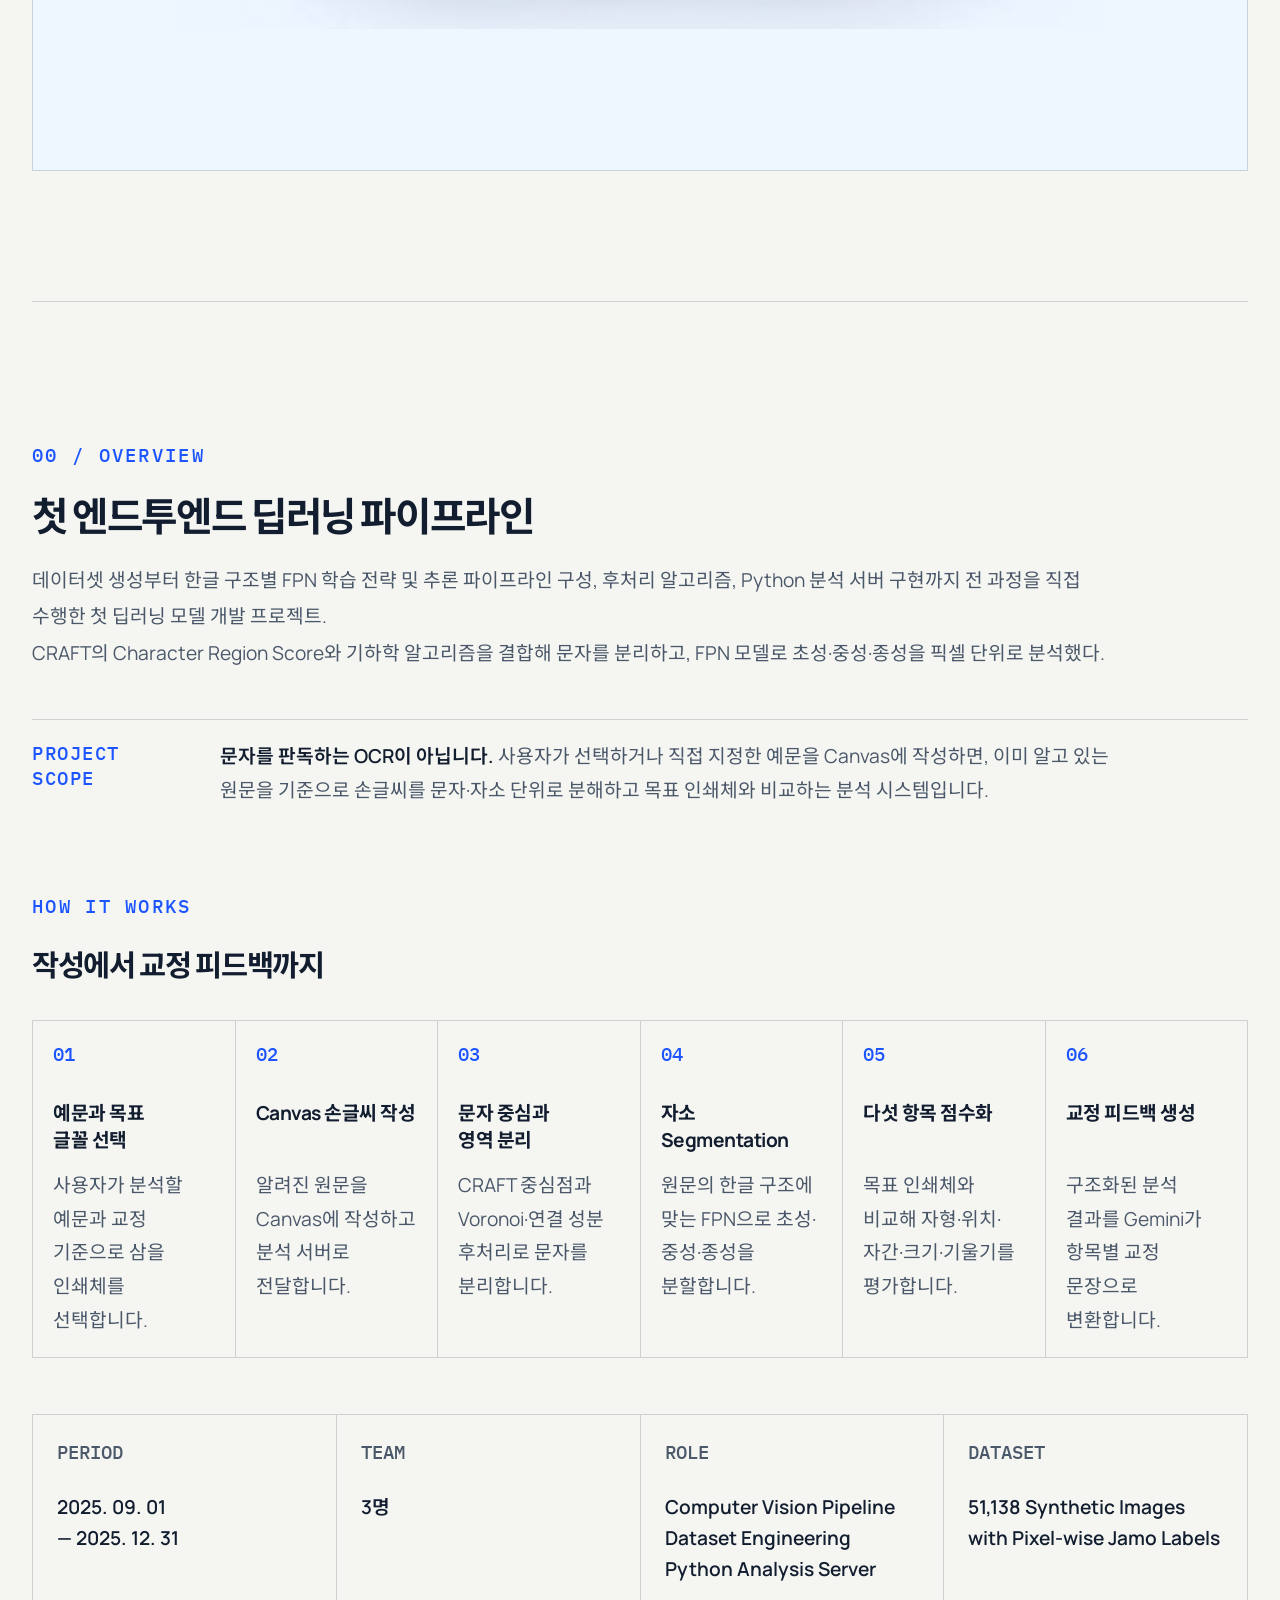
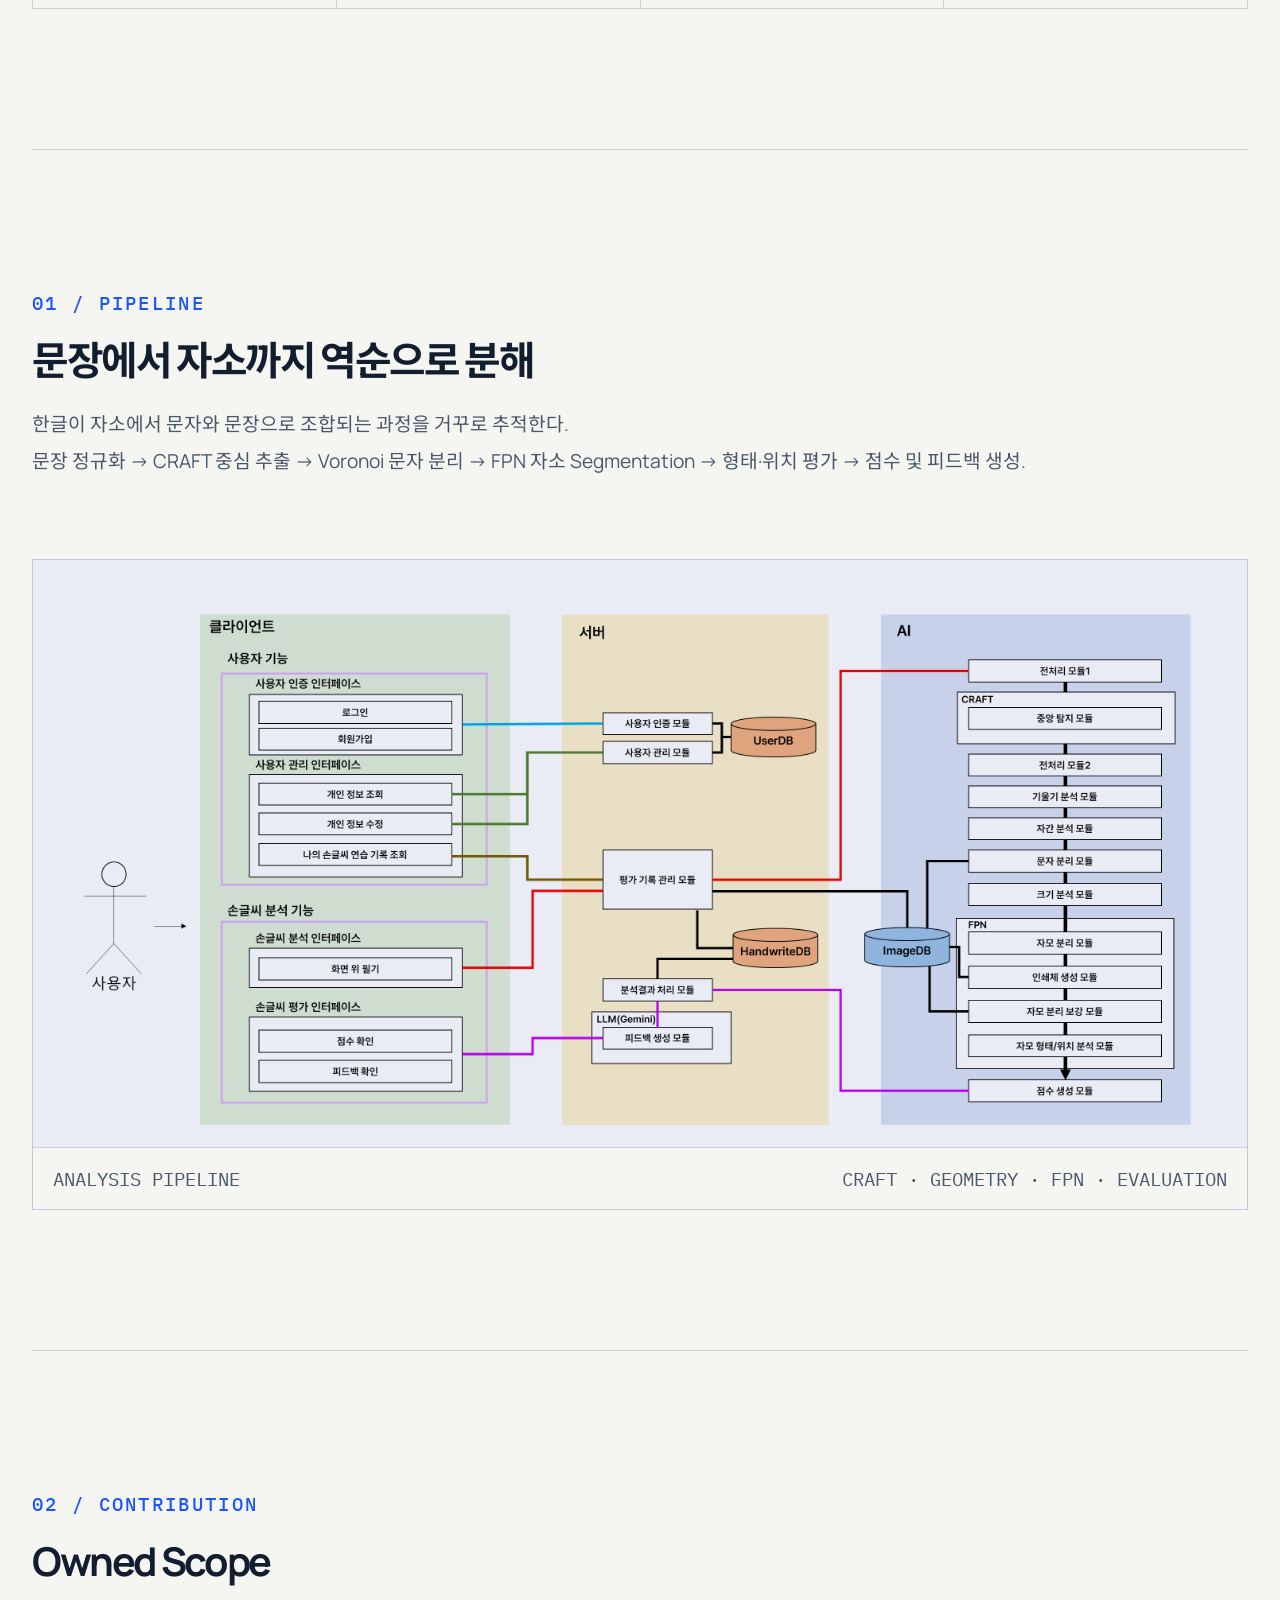
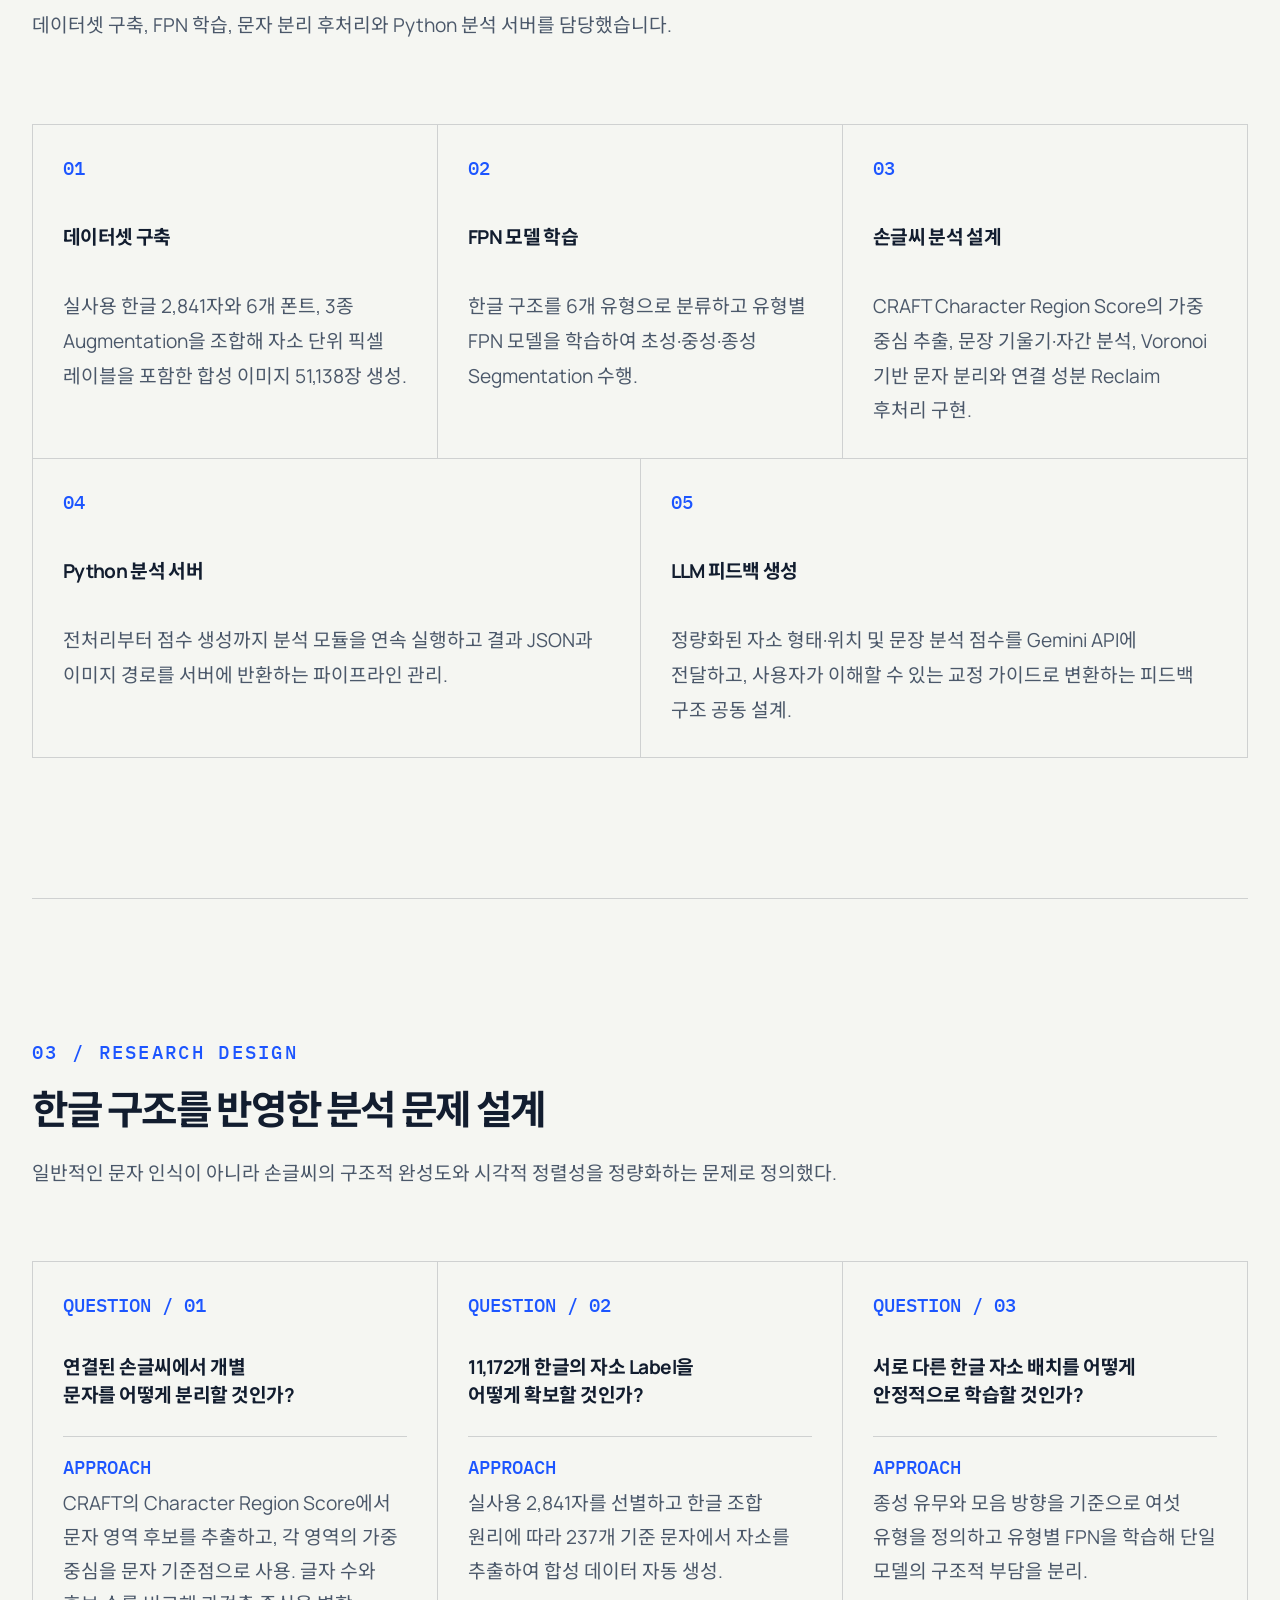
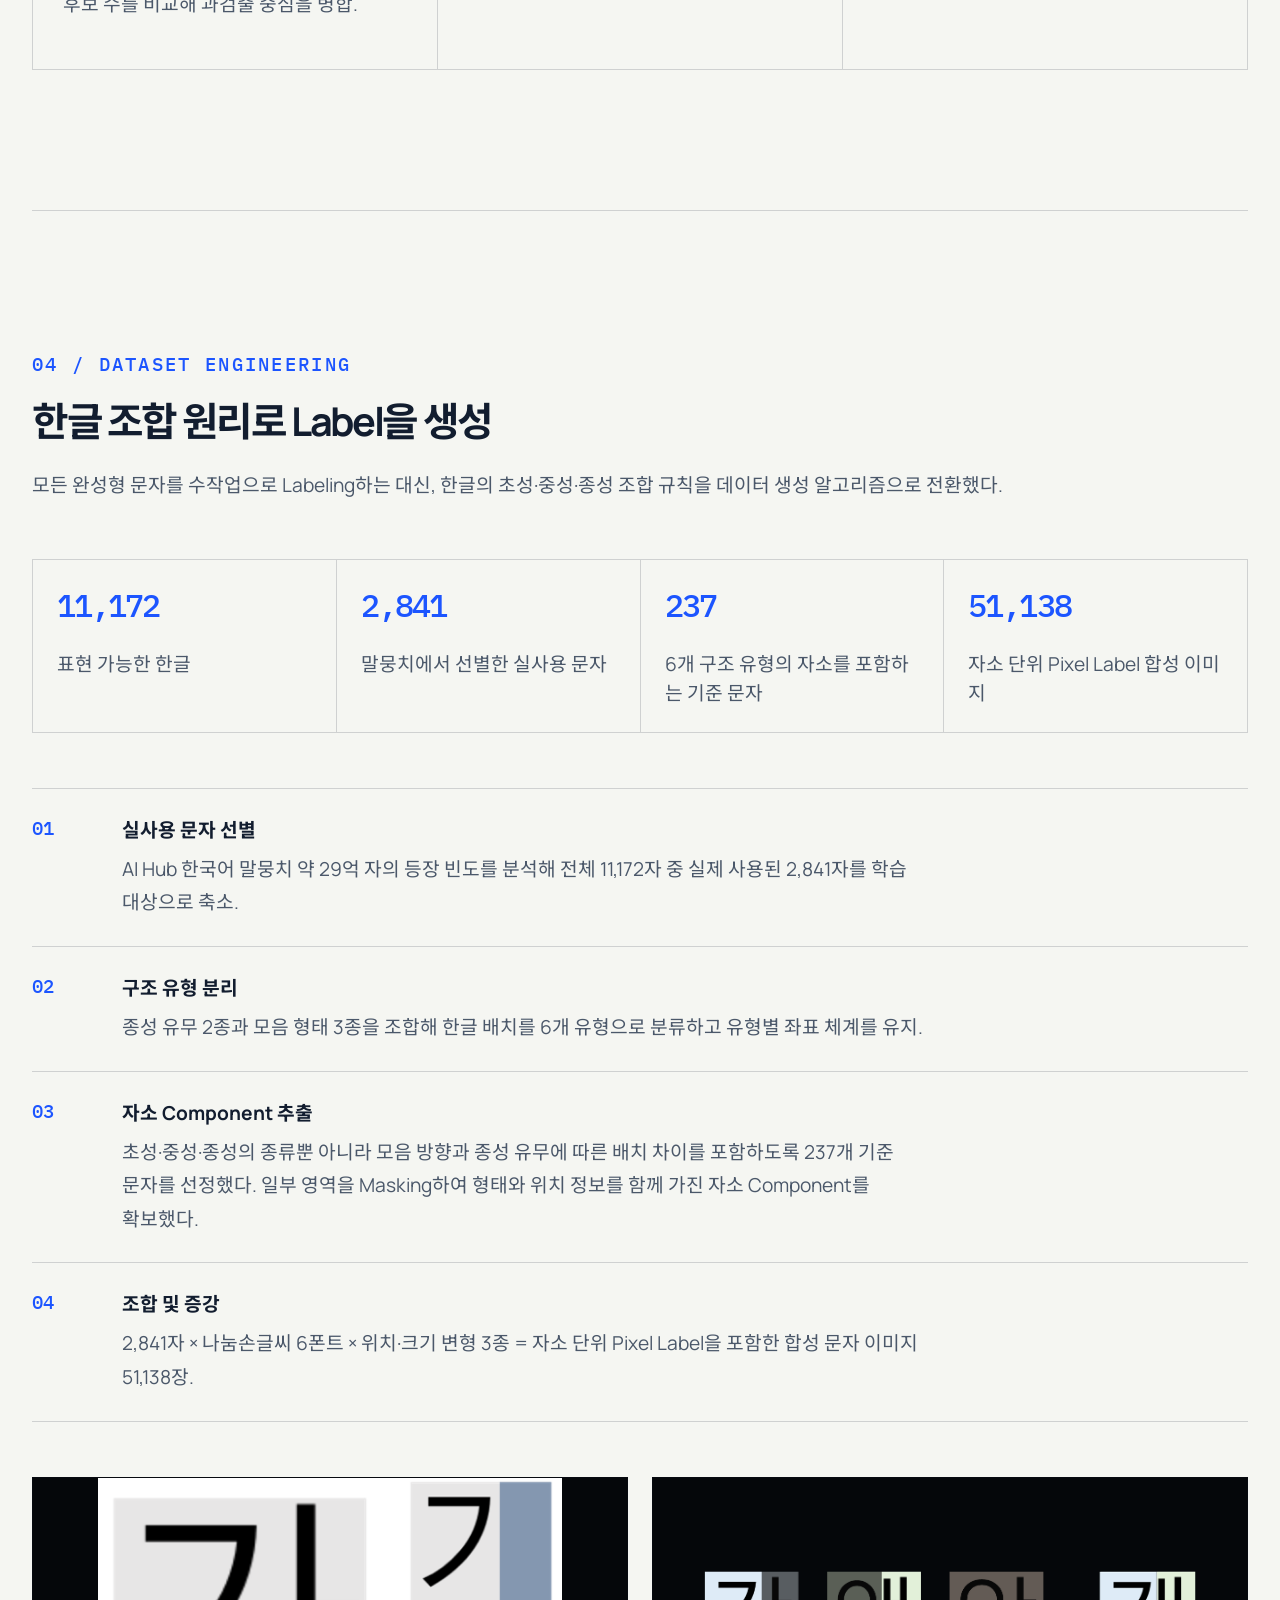
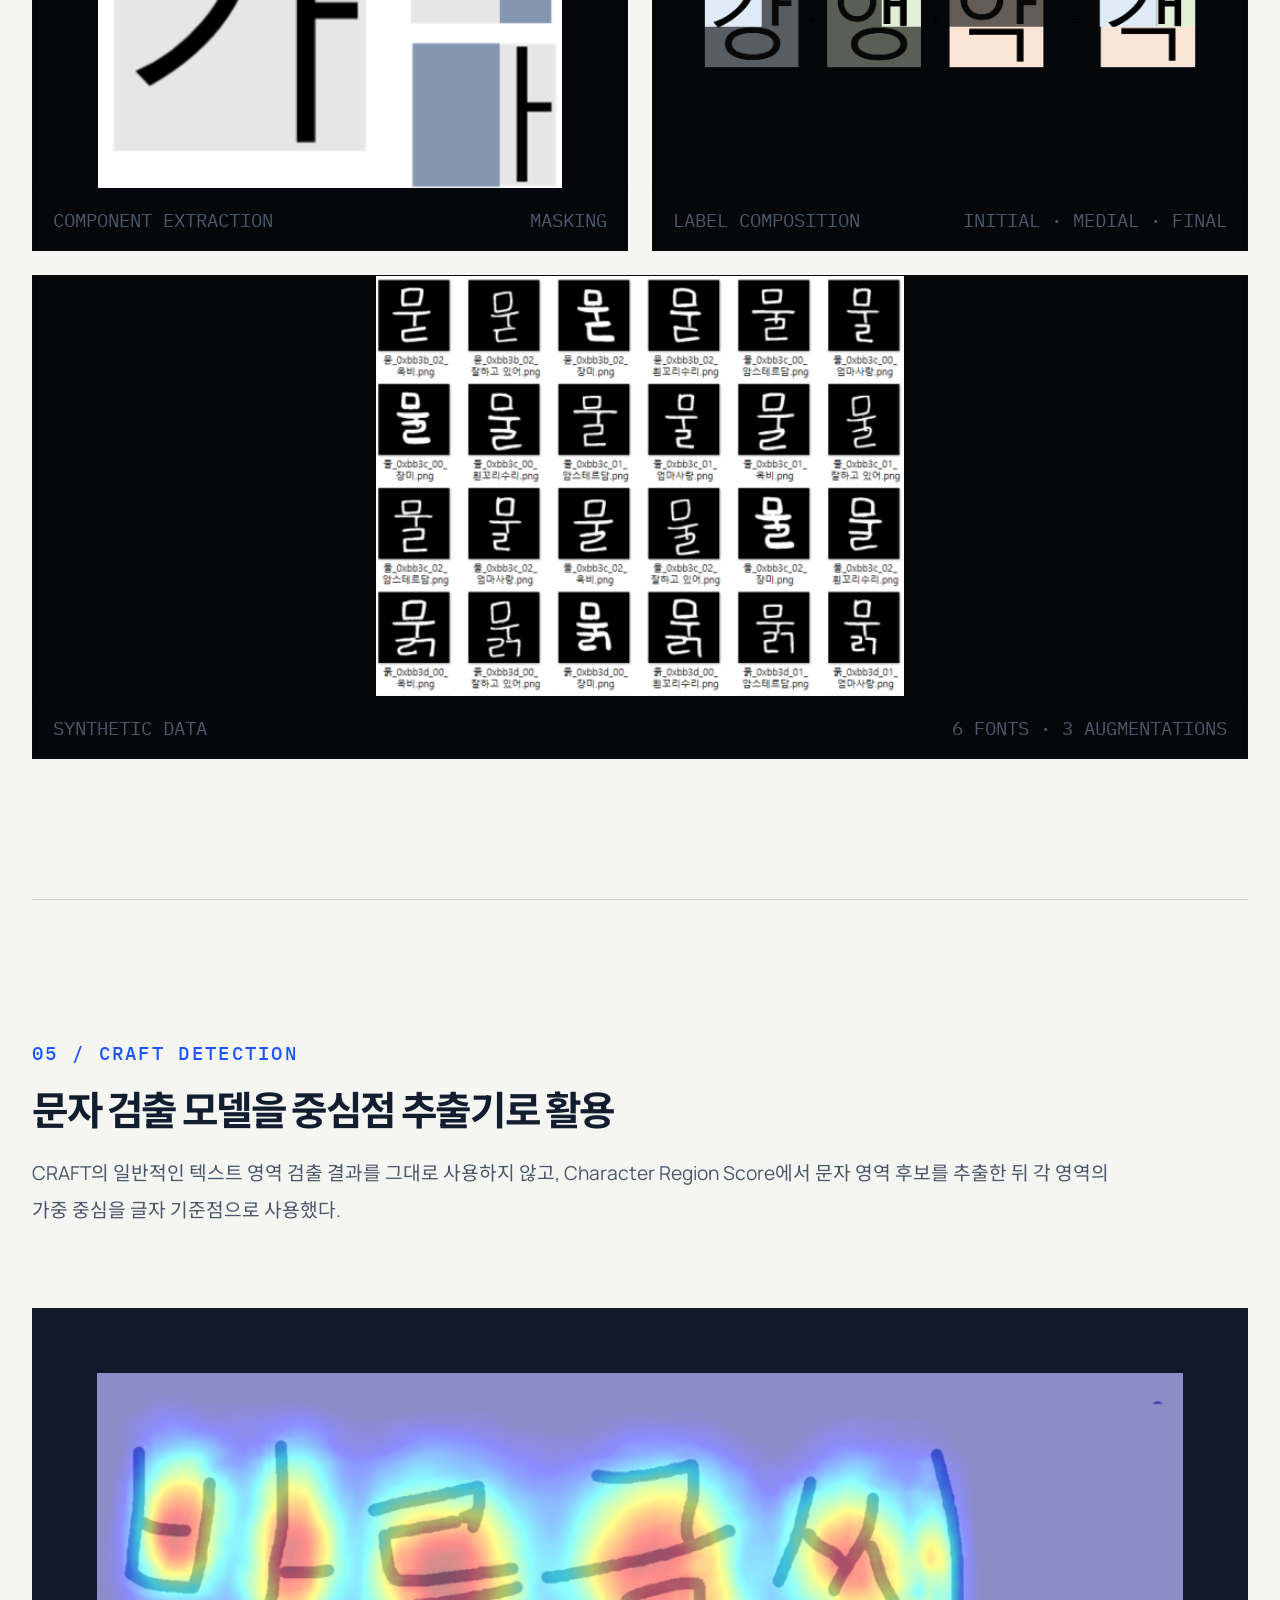
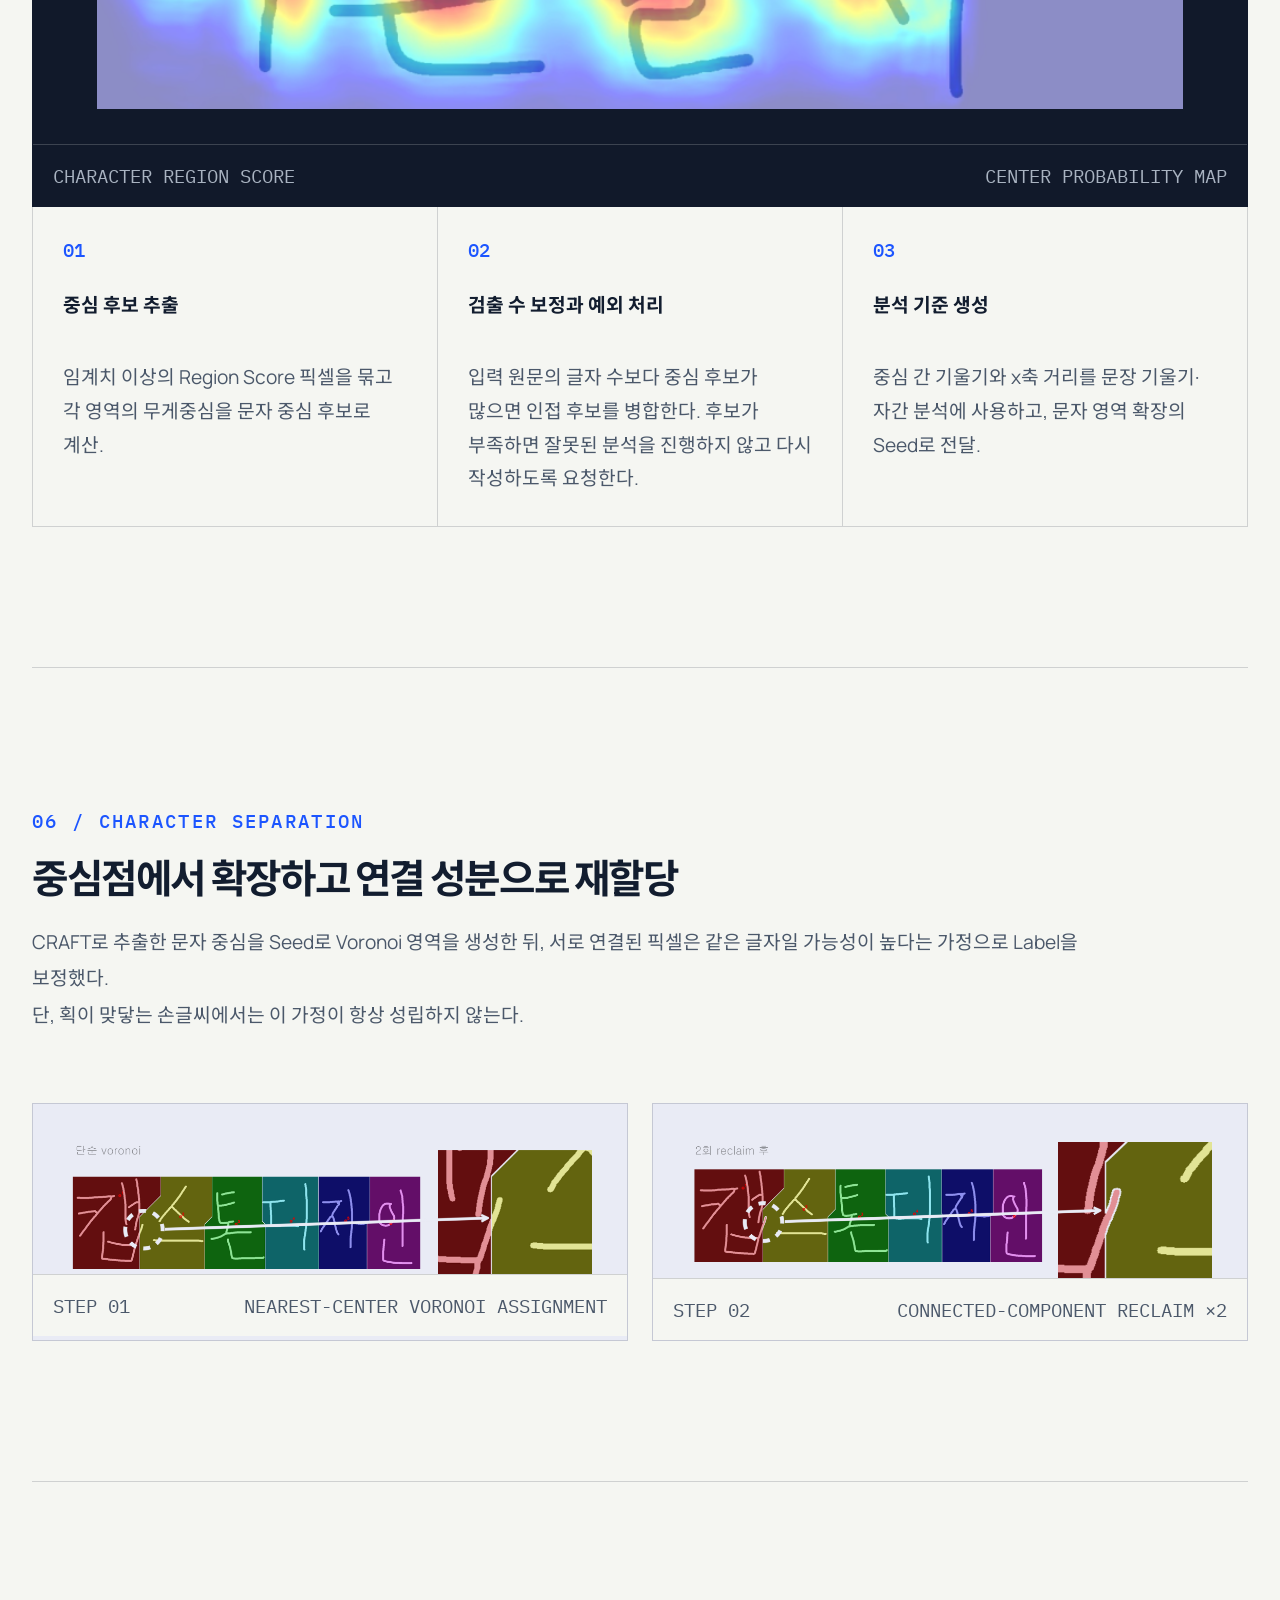
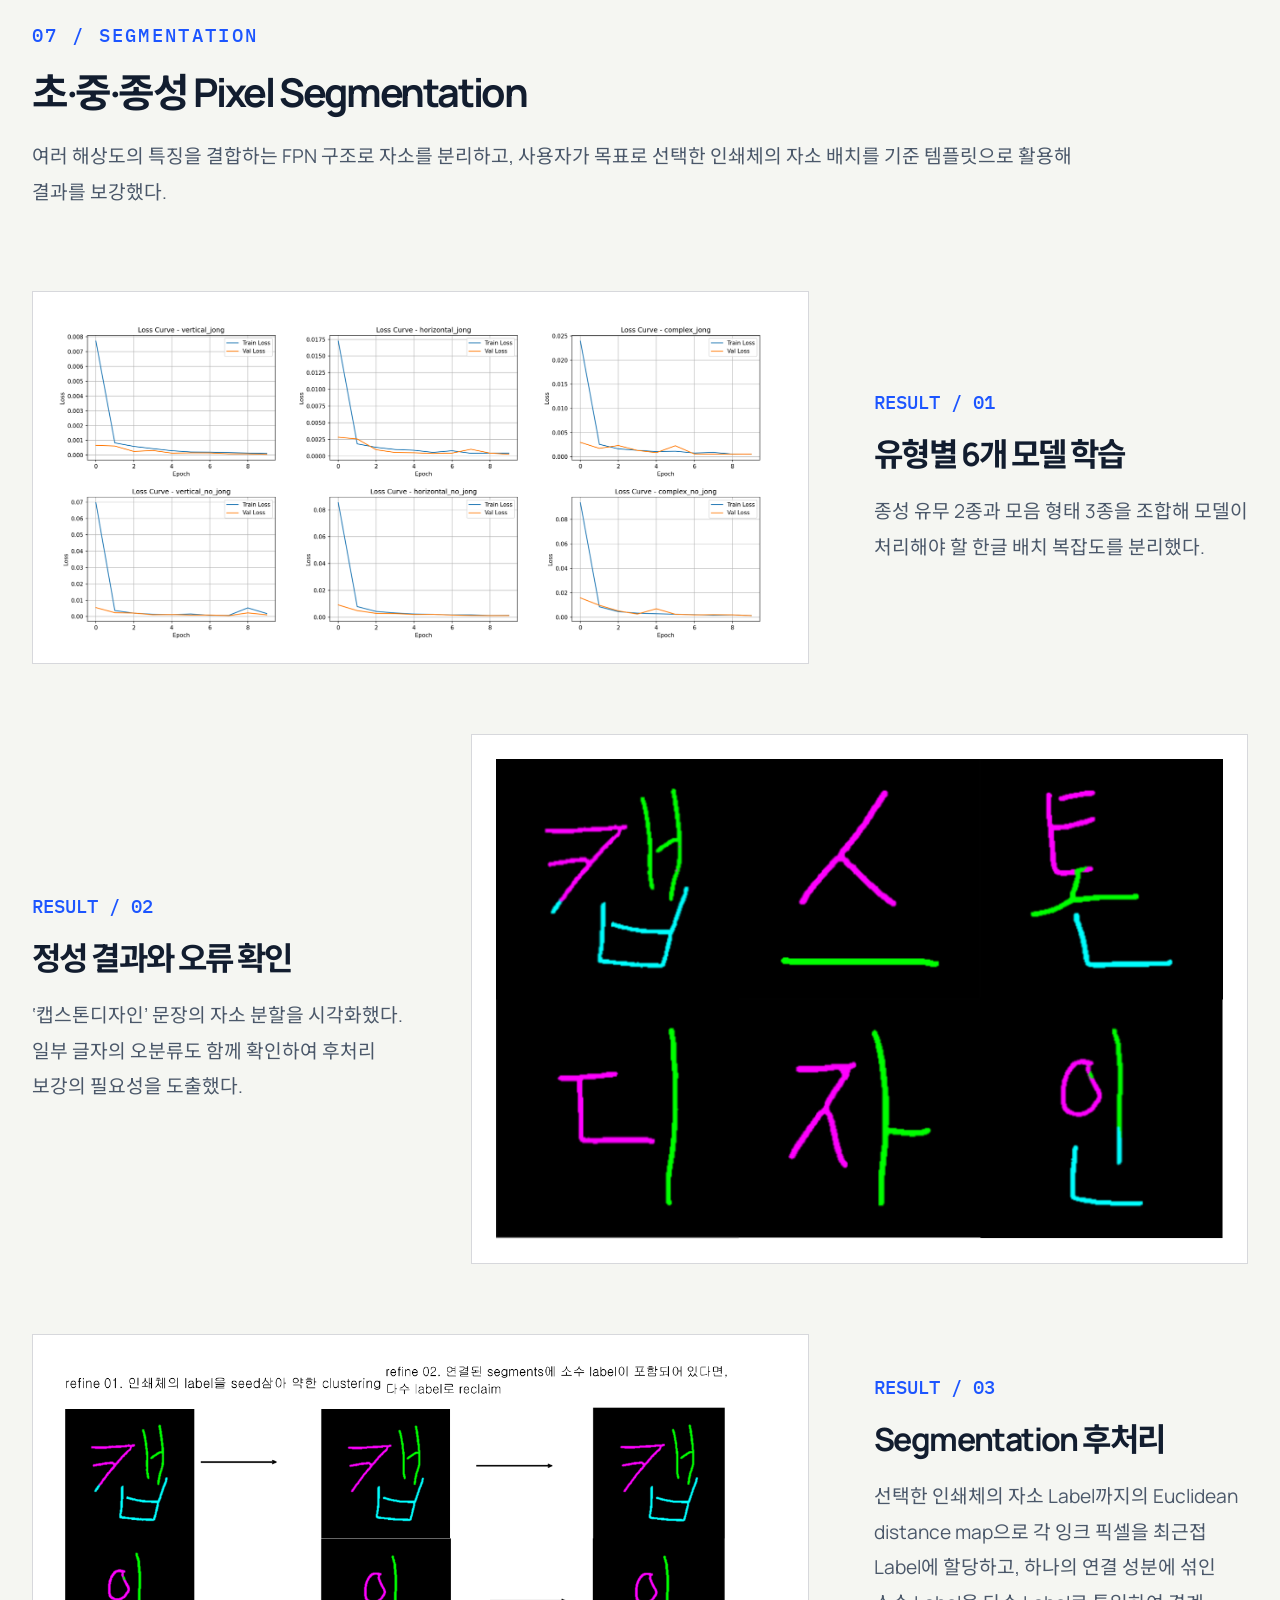
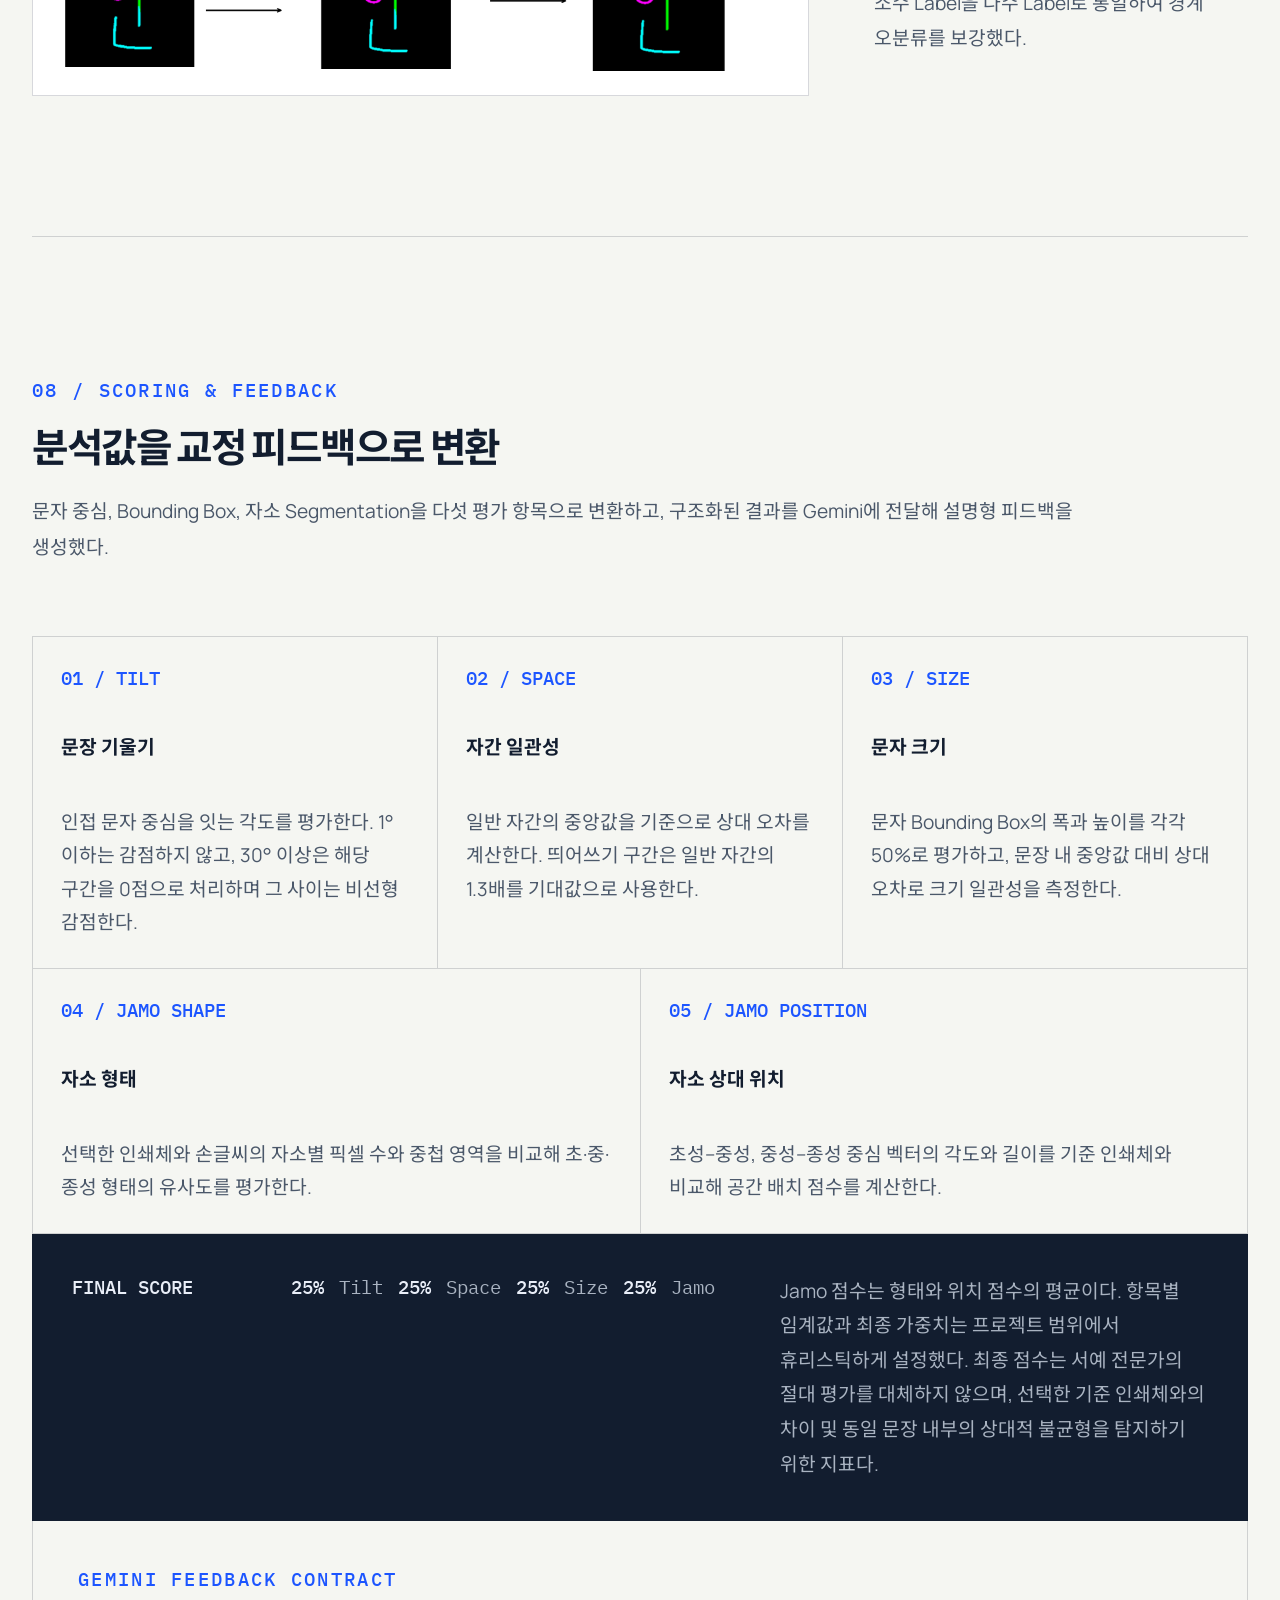
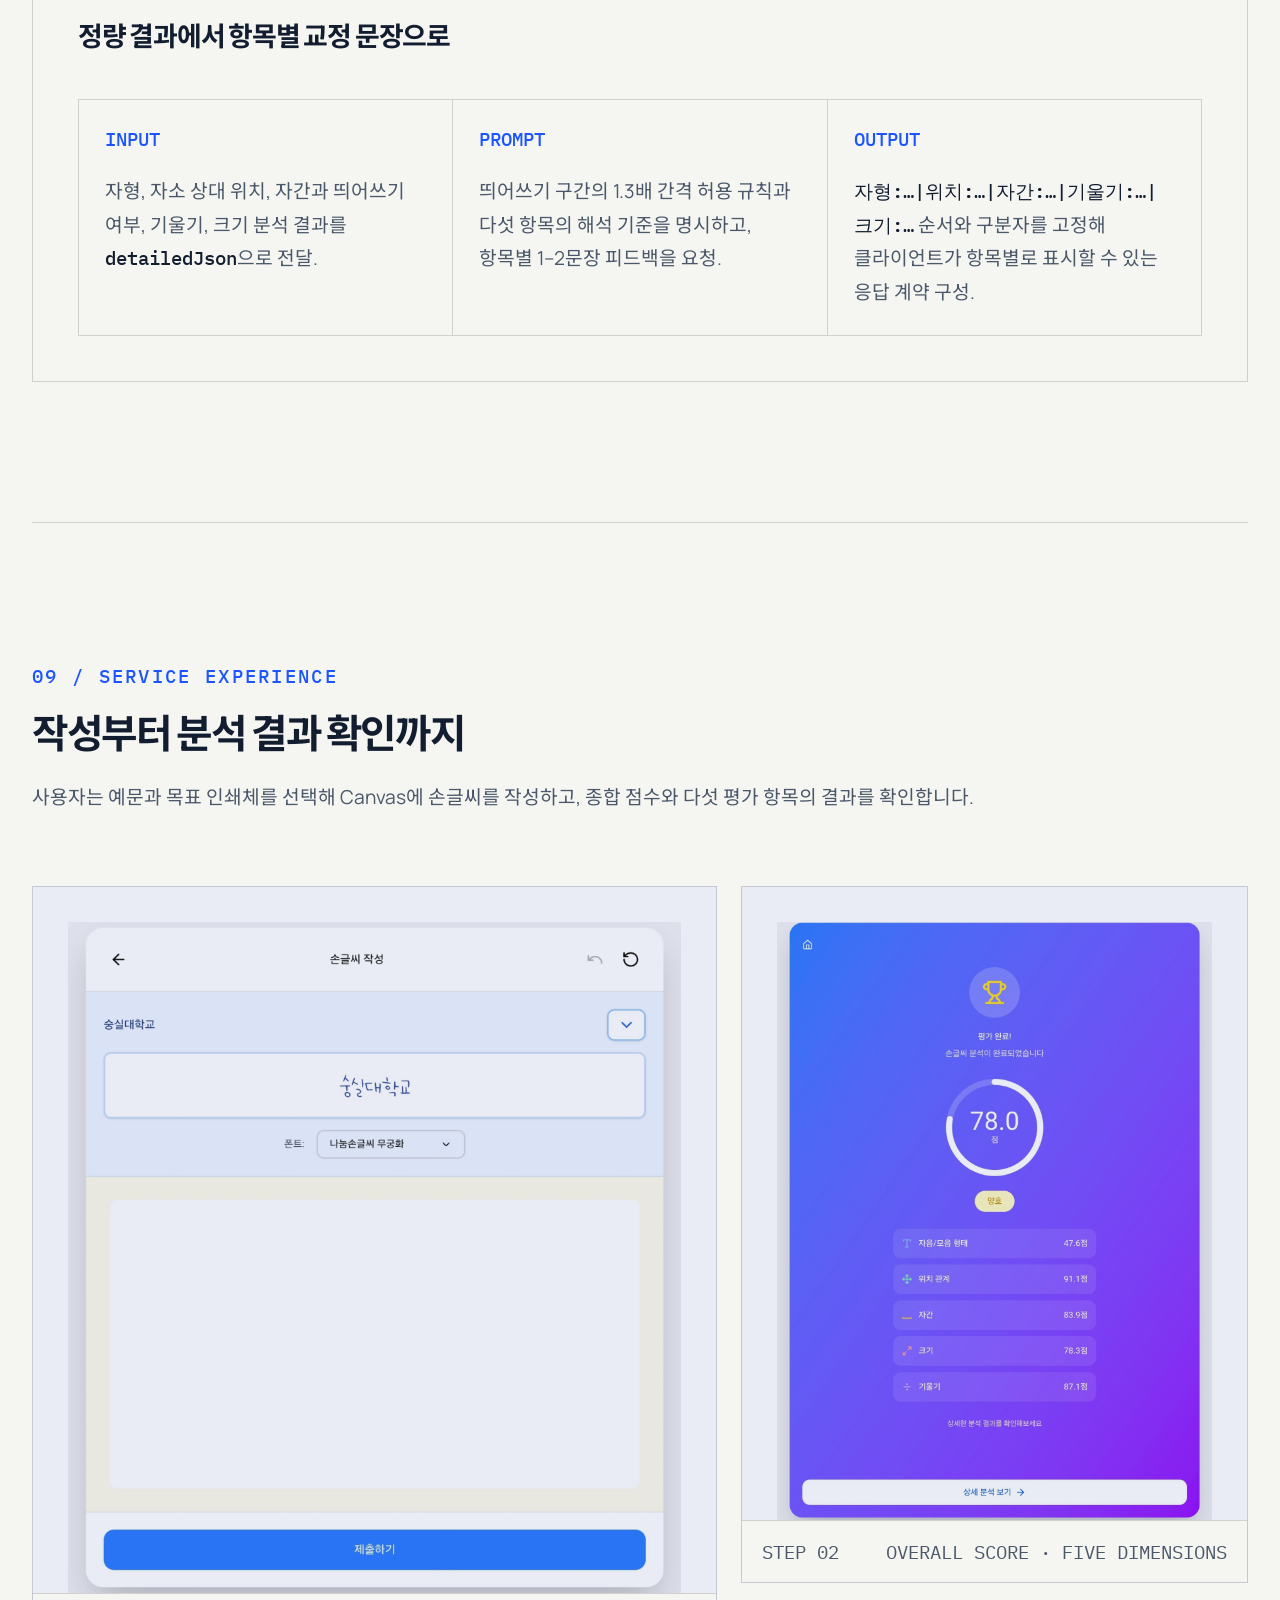
==== commit 1a2dd0a5: "세부Projects 양식 본문과 통일" ====
--- a/projects/baram.html
+++ b/projects/baram.html
@@ -20,14 +20,14 @@
   <link rel="preconnect" href="https://fonts.googleapis.com">
   <link rel="preconnect" href="https://fonts.gstatic.com" crossorigin>
   <link href="https://fonts.googleapis.com/css2?family=IBM+Plex+Mono:wght@400;500&family=Manrope:wght@400;500;600;700&family=Noto+Sans+KR:wght@400;500;600;700&display=swap" rel="stylesheet">
-  <link rel="stylesheet" href="./project.css?v=20260802-23">
+  <link rel="stylesheet" href="./project.css?v=20260804-1">
+  <script src="./project.js?v=20260804-1" defer></script>
 </head>
 <body class="baram-page">
   <a class="skip-link" href="#main">본문으로 바로가기</a>
   <header class="project-header">
     <a class="back-link" href="../index.html#work"><span aria-hidden="true">←</span> All projects</a>
     <a class="wordmark" href="../index.html">최세훈 <span>/ Visual Research Archive</span></a>
-    <a class="repo-link" href="https://github.com/csh0924/Baram_Handwritting_Analysis" target="_blank" rel="noreferrer">GitHub ↗</a>
   </header>
 
   <main id="main">
@@ -41,6 +41,9 @@
         <div>
           <p>Korean Handwriting Analysis</p>
           <h1>바른글씨: 바람</h1>
+          <div class="hero-links">
+            <a href="https://github.com/csh0924/Baram_Handwritting_Analysis" target="_blank" rel="noreferrer">GitHub ↗</a>
+          </div>
         </div>
         <p class="hero-summary">손글씨 문장을 문자와 자소 단위로 분해하고, 형태·위치·자간·크기·기울기를 분석하여 맞춤형 교정 피드백을 제공하는 딥러닝·기하학적 후처리 기반 서비스.</p>
       </div>
@@ -272,6 +275,6 @@
     </nav>
   </main>
   <footer><span>© <span id="year"></span> Choi Se Hoon</span><a href="../index.html#work">Back to archive ↑</a></footer>
-  <script>document.querySelector("#year").textContent = new Date().getFullYear();</script>
+  <button class="floating-top" type="button" aria-label="맨 위로 이동" title="맨 위로 이동">TOP ↑</button>
 </body>
 </html>
--- a/projects/project.css
+++ b/projects/project.css
@@ -21,7 +21,7 @@
 }
 a { color: inherit; text-decoration: none; }
 img { max-width: 100%; }
-.skip-link { position: fixed; z-index: 100; top: -60px; left: 20px; padding: 12px 16px; color: #fff; background: var(--ink); }
+.skip-link { position: fixed; z-index: 100; top: -60px; left: 20px; padding: 12px 16px; color: #fff; background: var(--ink); font-size: 1.2rem; }
 .skip-link:focus { top: 20px; }
 
 .project-header {
@@ -32,16 +32,25 @@
   grid-template-columns: 1fr auto 1fr;
   align-items: center;
   border-bottom: 1px solid var(--line);
-  font: 500 .66rem var(--mono);
+  font: 500 1.2rem var(--mono);
   text-transform: uppercase;
 }
 .back-link span { margin-right: 9px; color: var(--blue); }
-.wordmark { font-size: .72rem; font-weight: 600; }
+.wordmark { font-size: 1.2rem; font-weight: 600; }
 .wordmark span { margin-left: 8px; color: var(--ink-soft); font-weight: 400; }
-.repo-link { justify-self: end; }
-.header-actions { justify-self: end; display: flex; gap: 20px; }
-.header-actions a:hover { color: var(--blue); }
-.back-link:hover, .repo-link:hover { color: var(--blue); }
+.back-link:hover { color: var(--blue); }
+
+.hero-links { margin-top: 26px; display: flex; flex-wrap: wrap; gap: 10px; }
+.hero-links a {
+  padding: 11px 15px;
+  color: var(--ink);
+  background: var(--white, #fbfcf8);
+  border: 1px solid var(--line);
+  font: 500 1.2rem/1.35 var(--mono);
+  transition: color .2s ease, background .2s ease, border-color .2s ease, transform .2s ease;
+}
+.hero-links a:hover { color: #fff; background: var(--blue); border-color: var(--blue); transform: translateY(-2px); }
+.hero-links a:focus-visible { outline: 2px solid var(--blue); outline-offset: 3px; }
 
 .project-hero, .page-shell { width: min(1360px, calc(100% - 64px)); margin: 0 auto; }
 .project-hero { padding: 72px 0 130px; }
@@ -49,11 +58,11 @@
   display: grid;
   grid-template-columns: 1fr 1fr auto;
   color: var(--ink-soft);
-  font: 500 .62rem var(--mono);
+  font: 500 1.2rem var(--mono);
   letter-spacing: .08em;
 }
 .hero-title { margin: 58px 0 70px; display: grid; grid-template-columns: 1.45fr .55fr; gap: 80px; align-items: end; }
-.hero-title > div > p { margin: 0 0 10px; color: var(--blue); font: 500 .7rem var(--mono); text-transform: uppercase; }
+.hero-title > div > p { margin: 0 0 10px; color: var(--blue); font: 500 1.2rem var(--mono); text-transform: uppercase; }
 h1, h2 { margin: 0; letter-spacing: -.06em; }
 h1, h2, h3, h4 {
   word-break: keep-all;
@@ -64,29 +73,31 @@
   word-break: keep-all;
   overflow-wrap: break-word;
 }
-h1 { font-size: clamp(4.5rem, 9vw, 8.2rem); line-height: .9; }
-.hero-summary { margin: 0 0 6px; color: var(--ink-soft); font-size: 1rem; line-height: 1.9; }
+h1 { font-size: clamp(2.9rem, 5.2vw, 5.2rem); line-height: .96; }
+.hero-summary { margin: 0 0 6px; color: var(--ink-soft); font-size: 1.2rem; line-height: 1.9; }
 .hero-image { margin: 0; padding: clamp(35px, 6vw, 90px); background: var(--surface); border: 1px solid var(--line); }
 .hero-image img { width: 100%; display: block; mix-blend-mode: multiply; }
+.hero-image figcaption { padding: 18px 20px; display: flex; justify-content: space-between; gap: 30px; font: 400 1.2rem var(--mono); text-transform: uppercase; }
+video { font-size: 1.2rem; }
 
 .page-shell { padding: 140px 0; border-top: 1px solid var(--line); }
-.section-label { margin: 0; color: var(--blue); font: 500 .64rem var(--mono); letter-spacing: .12em; }
+.section-label { margin: 0; color: var(--blue); font: 500 1.2rem var(--mono); letter-spacing: .12em; }
 .overview-intro, .section-heading { margin-top: 28px; display: grid; grid-template-columns: 1.45fr .55fr; gap: 80px; align-items: end; }
-.overview-intro h2, .section-heading h2, .learning h2 { font-size: clamp(2.7rem, 4.7vw, 4.9rem); line-height: 1.04; }
+.overview-intro h2, .section-heading h2, .learning h2 { font-size: clamp(2.2rem, 3.8vw, 4rem); line-height: 1.06; }
 .overview-intro > p, .section-heading > div > p {
   margin: 0 0 8px;
   color: var(--ink-soft);
-  font-size: .92rem;
+  font-size: 1.2rem;
   line-height: 1.9;
 }
 .fact-grid { margin: 85px 0 0; display: grid; grid-template-columns: repeat(4, 1fr); border-top: 1px solid var(--line); border-left: 1px solid var(--line); }
 .fact-grid div { min-height: 145px; padding: 28px; border-right: 1px solid var(--line); border-bottom: 1px solid var(--line); }
-.fact-grid dt { color: var(--ink-soft); font: 500 .58rem var(--mono); text-transform: uppercase; }
-.fact-grid dd { margin: 45px 0 0; font-size: .8rem; font-weight: 600; line-height: 1.6; }
+.fact-grid dt { color: var(--ink-soft); font: 500 1.2rem var(--mono); text-transform: uppercase; }
+.fact-grid dd { margin: 45px 0 0; font-size: 1.2rem; font-weight: 600; line-height: 1.6; }
 
 .how-it-works { margin-top: 85px; }
 .how-it-works-heading { display: flex; align-items: flex-end; justify-content: space-between; gap: 30px; }
-.how-it-works-heading h3 { margin: 0; font-size: clamp(1.6rem, 2.8vw, 2.6rem); letter-spacing: -.045em; }
+.how-it-works-heading h3 { margin: 0; font-size: clamp(1.45rem, 2.3vw, 2.25rem); letter-spacing: -.045em; }
 .how-it-works ol {
   margin: 35px 0 0;
   padding: 0;
@@ -97,41 +108,41 @@
   list-style: none;
 }
 .how-it-works li { min-height: 210px; padding: 28px; border-right: 1px solid var(--line); border-bottom: 1px solid var(--line); }
-.how-it-works li > span { color: var(--blue); font: 500 .59rem var(--mono); }
-.how-it-works h4 { margin: 42px 0 14px; font-size: 1rem; letter-spacing: -.025em; }
-.how-it-works li p { margin: 0; color: var(--ink-soft); font-size: .75rem; line-height: 1.75; }
+.how-it-works li > span { color: var(--blue); font: 500 1.2rem var(--mono); }
+.how-it-works h4 { margin: 42px 0 14px; font-size: 1.2rem; letter-spacing: -.025em; }
+.how-it-works li p { margin: 0; color: var(--ink-soft); font-size: 1.2rem; line-height: 1.75; }
 .demo-scope { margin-top: 24px; padding: 24px 28px; display: grid; grid-template-columns: 160px 1fr; gap: 24px; border: 1px solid var(--line); background: rgba(255,255,255,.45); }
-.demo-scope strong { color: var(--blue); font: 500 .62rem var(--mono); letter-spacing: .1em; }
-.demo-scope p { margin: 0; color: var(--ink-soft); font-size: .76rem; line-height: 1.75; }
+.demo-scope strong { color: var(--blue); font: 500 1.2rem var(--mono); letter-spacing: .1em; }
+.demo-scope p { margin: 0; color: var(--ink-soft); font-size: 1.2rem; line-height: 1.75; }
 .project-definition { margin-top: 85px; padding: 32px; display: grid; grid-template-columns: .6fr 1.4fr; gap: 50px; color: #fff; background: var(--ink); }
-.project-definition > span { color: var(--cyan); font: 500 .59rem var(--mono); letter-spacing: .08em; }
-.project-definition p { margin: 0; color: #a9b3c1; font-size: .84rem; line-height: 1.85; }
+.project-definition > span { color: var(--cyan); font: 500 1.2rem var(--mono); letter-spacing: .08em; }
+.project-definition p { margin: 0; color: #a9b3c1; font-size: 1.2rem; line-height: 1.85; }
 .project-definition strong { color: #fff; font-weight: 600; }
 .baram-page .project-definition { margin-top: 48px; padding: 20px 0 0; grid-template-columns: 160px minmax(0, 1fr); gap: 28px; color: var(--ink); background: transparent; border-top: 1px solid var(--line); }
-.baram-page .project-definition > span { color: var(--blue); font-size: .55rem; }
-.baram-page .project-definition p { max-width: 900px; color: var(--ink-soft); font-size: .75rem; line-height: 1.75; }
+.baram-page .project-definition > span { color: var(--blue); font-size: 1.2rem; }
+.baram-page .project-definition p { max-width: 900px; color: var(--ink-soft); font-size: 1.2rem; line-height: 1.75; }
 .baram-page .project-definition strong { color: var(--ink); font-weight: 600; }
 
 .section-heading { margin-top: 0; grid-template-columns: .45fr 1.55fr; align-items: start; }
 .section-heading > div { min-width: 0; display: grid; grid-template-columns: 1.15fr .85fr; gap: 60px; align-items: end; }
 .section-heading > div > * { min-width: 0; }
-.section-heading h2 { font-size: clamp(2.7rem, 4.4vw, 4.6rem); }
-.section-heading h2.controlled-lines { font-size: clamp(1.8rem, 3.5vw, 3.5rem); }
+.section-heading h2 { font-size: clamp(2.2rem, 3.8vw, 4rem); }
+.section-heading h2.controlled-lines { font-size: clamp(1.7rem, 3vw, 3rem); }
 .controlled-lines span { display: block; white-space: nowrap; }
 .media-frame { margin: 80px 0 0; border: 1px solid var(--line); background: #fff; }
 .media-frame img { width: 100%; display: block; }
 .media-light { padding: 35px 35px 0; background: var(--surface); }
 .media-light img { mix-blend-mode: multiply; }
-.media-frame figcaption { padding: 18px 20px; display: flex; justify-content: space-between; gap: 30px; color: var(--ink-soft); border-top: 1px solid var(--line); font: 400 .56rem var(--mono); text-transform: uppercase; }
+.media-frame figcaption { padding: 18px 20px; display: flex; justify-content: space-between; gap: 30px; color: var(--ink-soft); border-top: 1px solid var(--line); font: 400 1.2rem var(--mono); text-transform: uppercase; }
 .media-light figcaption { margin: 0 -35px; background: var(--paper); }
 .diagram-frame { padding: 45px 32px 0; }
 .diagram-frame figcaption { margin: 25px -32px 0; }
 
 .contribution-grid { margin-top: 80px; display: grid; grid-template-columns: repeat(2, 1fr); border-top: 1px solid var(--line); border-left: 1px solid var(--line); }
 .contribution-grid article { min-height: 270px; padding: 34px; border-right: 1px solid var(--line); border-bottom: 1px solid var(--line); }
-.contribution-grid span, .result-index { color: var(--blue); font: 500 .6rem var(--mono); }
-.contribution-grid h3 { margin: 65px 0 16px; font-size: 1.35rem; letter-spacing: -.035em; }
-.contribution-grid p { max-width: 540px; margin: 0; color: var(--ink-soft); font-size: .84rem; line-height: 1.8; }
+.contribution-grid span, .result-index { color: var(--blue); font: 500 1.2rem var(--mono); }
+.contribution-grid h3 { margin: 65px 0 16px; font-size: 1.2rem; letter-spacing: -.035em; }
+.contribution-grid p { max-width: 540px; margin: 0; color: var(--ink-soft); font-size: 1.2rem; line-height: 1.8; }
 .decision-heading {
   margin-top: 90px;
   padding-top: 35px;
@@ -141,15 +152,15 @@
   gap: 30px;
   border-top: 1px solid var(--line);
 }
-.decision-heading h3 { margin: 0; font-size: clamp(1.6rem, 2.8vw, 2.6rem); letter-spacing: -.045em; }
+.decision-heading h3 { margin: 0; font-size: clamp(1.45rem, 2.3vw, 2.25rem); letter-spacing: -.045em; }
 .decision-grid { margin-top: 35px; display: grid; grid-template-columns: repeat(3, 1fr); border-top: 1px solid var(--line); border-left: 1px solid var(--line); }
 .decision-grid > article { padding: 30px; border-right: 1px solid var(--line); border-bottom: 1px solid var(--line); }
-.decision-index { margin: 0; color: var(--blue); font: 500 .59rem var(--mono); }
-.decision-grid h3 { min-height: 2.6em; margin: 35px 0 28px; font-size: 1.15rem; letter-spacing: -.025em; }
+.decision-index { margin: 0; color: var(--blue); font: 500 1.2rem var(--mono); }
+.decision-grid h3 { min-height: 2.6em; margin: 35px 0 28px; font-size: 1.2rem; letter-spacing: -.025em; }
 .decision-grid dl { margin: 0; }
 .decision-grid dl div { padding: 17px 0; border-top: 1px solid var(--line); }
-.decision-grid dt { margin-bottom: 8px; color: var(--blue); font: 500 .57rem var(--mono); text-transform: uppercase; }
-.decision-grid dd { margin: 0; color: var(--ink-soft); font-size: .74rem; line-height: 1.75; }
+.decision-grid dt { margin-bottom: 8px; color: var(--blue); font: 500 1.2rem var(--mono); text-transform: uppercase; }
+.decision-grid dd { margin: 0; color: var(--ink-soft); font-size: 1.2rem; line-height: 1.75; }
 .architecture-frame { padding: 0; overflow: hidden; background: var(--ink); }
 .architecture-frame img { width: 100%; display: block; }
 .architecture-frame figcaption { color: #a9b3c1; border-color: rgba(255,255,255,.18); background: var(--ink); }
@@ -167,21 +178,21 @@
 .craft-frame figcaption { margin: 35px calc(clamp(24px, 5vw, 70px) * -1) calc(clamp(24px, 5vw, 70px) * -1); color: #a9b3c1; border-color: rgba(255,255,255,.18); }
 .craft-notes { display: grid; grid-template-columns: repeat(3, 1fr); border-left: 1px solid var(--line); }
 .craft-notes article { padding: 30px; border-right: 1px solid var(--line); border-bottom: 1px solid var(--line); }
-.craft-notes span { color: var(--blue); font: 500 .58rem var(--mono); }
-.craft-notes h3 { margin: 28px 0 14px; font-size: 1.05rem; }
-.craft-notes p { margin: 0; color: var(--ink-soft); font-size: .74rem; line-height: 1.75; }
+.craft-notes span { color: var(--blue); font: 500 1.2rem var(--mono); }
+.craft-notes h3 { margin: 28px 0 14px; font-size: 1.2rem; }
+.craft-notes p { margin: 0; color: var(--ink-soft); font-size: 1.2rem; line-height: 1.75; }
 .media-dark { background: #05070a; }
 .dataset-metrics { margin-top: 70px; display: grid; grid-template-columns: repeat(4, 1fr); border-top: 1px solid var(--line); border-left: 1px solid var(--line); }
 .dataset-metrics div { min-height: 155px; padding: 28px; display: flex; flex-direction: column; justify-content: space-between; border-right: 1px solid var(--line); border-bottom: 1px solid var(--line); }
-.dataset-metrics strong { color: var(--blue); font: 500 clamp(1.6rem, 3vw, 2.8rem) var(--mono); letter-spacing: -.06em; }
-.dataset-metrics span { color: var(--ink-soft); font-size: .7rem; line-height: 1.5; }
-.dataset-note { margin: 0; padding: 24px 28px; color: var(--ink-soft); border-right: 1px solid var(--line); border-bottom: 1px solid var(--line); border-left: 1px solid var(--line); font-size: .75rem; line-height: 1.8; }
-.dataset-note strong { color: var(--blue); font: 500 .6rem var(--mono); }
+.dataset-metrics strong { color: var(--blue); font: 500 clamp(1.45rem, 2.5vw, 2.4rem) var(--mono); letter-spacing: -.06em; }
+.dataset-metrics span { color: var(--ink-soft); font-size: 1.2rem; line-height: 1.5; }
+.dataset-note { margin: 0; padding: 24px 28px; color: var(--ink-soft); border-right: 1px solid var(--line); border-bottom: 1px solid var(--line); border-left: 1px solid var(--line); font-size: 1.2rem; line-height: 1.8; }
+.dataset-note strong { color: var(--blue); font: 500 1.2rem var(--mono); }
 .dataset-steps { margin: 55px 0 0; padding: 0; list-style: none; border-top: 1px solid var(--line); }
 .dataset-steps li { padding: 26px 0; display: grid; grid-template-columns: 90px 1fr; border-bottom: 1px solid var(--line); }
-.dataset-steps li > span { color: var(--blue); font: 500 .62rem var(--mono); }
-.dataset-steps h3 { margin: 0 0 10px; font-size: 1.05rem; }
-.dataset-steps p { max-width: 820px; margin: 0; color: var(--ink-soft); font-size: .76rem; line-height: 1.75; }
+.dataset-steps li > span { color: var(--blue); font: 500 1.2rem var(--mono); }
+.dataset-steps h3 { margin: 0 0 10px; font-size: 1.2rem; }
+.dataset-steps p { max-width: 820px; margin: 0; color: var(--ink-soft); font-size: 1.2rem; line-height: 1.75; }
 .dataset-gallery { margin-top: 55px; display: grid; grid-template-columns: 1fr 1fr; gap: 24px; }
 .dataset-gallery .media-frame { margin: 0; }
 .dataset-gallery img { width: 100%; height: 310px; object-fit: contain; display: block; }
@@ -193,23 +204,23 @@
 .scoring-grid { margin-top: 70px; display: grid; grid-template-columns: repeat(6, 1fr); border-top: 1px solid var(--line); border-left: 1px solid var(--line); }
 .scoring-grid article { grid-column: span 2; min-height: 250px; padding: 30px; border-right: 1px solid var(--line); border-bottom: 1px solid var(--line); }
 .scoring-grid article:nth-child(n+4) { grid-column: span 3; }
-.scoring-grid span { color: var(--blue); font: 500 .58rem var(--mono); }
-.scoring-grid h3 { margin: 45px 0 18px; font-size: 1.15rem; }
-.scoring-grid p { margin: 0; color: var(--ink-soft); font-size: .75rem; line-height: 1.75; }
+.scoring-grid span { color: var(--blue); font: 500 1.2rem var(--mono); }
+.scoring-grid h3 { margin: 45px 0 18px; font-size: 1.2rem; }
+.scoring-grid p { margin: 0; color: var(--ink-soft); font-size: 1.2rem; line-height: 1.75; }
 .score-formula { display: grid; grid-template-columns: 1.2fr .8fr; gap: 65px; padding: 40px; color: #e9eef8; background: var(--ink); }
 .score-formula > div { display: grid; grid-template-columns: 1fr repeat(4, auto auto); align-items: baseline; gap: 8px 15px; }
-.score-formula span { color: var(--mint); font: 500 .6rem var(--mono); }
+.score-formula span { color: var(--mint); font: 500 1.2rem var(--mono); }
 .score-formula strong { font: 500 1.2rem var(--mono); }
-.score-formula small { color: #a9b3c1; font: .56rem var(--mono); }
-.score-formula p { margin: 0; color: #a9b3c1; font-size: .72rem; line-height: 1.8; }
+.score-formula small { color: #a9b3c1; font: 1.2rem var(--mono); }
+.score-formula p { margin: 0; color: #a9b3c1; font-size: 1.2rem; line-height: 1.8; }
 .feedback-contract { padding: 45px; border: 1px solid var(--line); border-top: 0; }
 .feedback-heading { display: flex; align-items: flex-end; justify-content: space-between; gap: 30px; }
-.feedback-heading h3 { max-width: 620px; margin: 0; font-size: clamp(1.35rem, 2.5vw, 2.2rem); letter-spacing: -.045em; }
+.feedback-heading h3 { max-width: 620px; margin: 0; font-size: clamp(1.25rem, 2.1vw, 1.95rem); letter-spacing: -.045em; }
 .feedback-contract ol { margin: 45px 0 0; padding: 0; list-style: none; display: grid; grid-template-columns: repeat(3, 1fr); border-top: 1px solid var(--line); border-left: 1px solid var(--line); }
 .feedback-contract li { padding: 26px; border-right: 1px solid var(--line); border-bottom: 1px solid var(--line); }
-.feedback-contract li span { color: var(--blue); font: 500 .57rem var(--mono); }
-.feedback-contract li p { margin: 24px 0 0; color: var(--ink-soft); font-size: .73rem; line-height: 1.75; }
-.feedback-contract code { color: var(--ink); font: 500 .67rem var(--mono); overflow-wrap: anywhere; }
+.feedback-contract li span { color: var(--blue); font: 500 1.2rem var(--mono); }
+.feedback-contract li p { margin: 24px 0 0; color: var(--ink-soft); font-size: 1.2rem; line-height: 1.75; }
+.feedback-contract code { color: var(--ink); font: 500 1.2rem var(--mono); overflow-wrap: anywhere; }
 
 .result-grid { margin-top: 80px; display: grid; gap: 70px; }
 .result-card { display: grid; grid-template-columns: 1.35fr .65fr; gap: 65px; align-items: center; }
@@ -227,26 +238,26 @@
 .csas-issue-grid .media-frame { margin: 0; }
 .model-evolution { margin: 75px 0 0; padding: 0; list-style: none; border-top: 1px solid var(--line); }
 .model-evolution li { padding: 34px 0; display: grid; grid-template-columns: 120px .8fr 1.2fr; gap: 40px; border-bottom: 1px solid var(--line); }
-.model-evolution li > span { color: var(--blue); font: 500 .7rem var(--mono); }
-.model-evolution h3 { margin: 0; font-size: 1.15rem; }
-.model-evolution p { margin: 0; color: var(--ink-soft); font-size: .78rem; line-height: 1.8; }
+.model-evolution li > span { color: var(--blue); font: 500 1.2rem var(--mono); }
+.model-evolution h3 { margin: 0; font-size: 1.2rem; }
+.model-evolution p { margin: 0; color: var(--ink-soft); font-size: 1.2rem; line-height: 1.8; }
 .csas-logit-frame img { object-fit: contain; }
 .metric-panel { display: grid; grid-template-columns: repeat(3, .55fr) 1.35fr; color: #fff; background: var(--ink); }
 .metric-panel > div, .metric-panel > p { min-height: 155px; margin: 0; padding: 30px; border-right: 1px solid rgba(255,255,255,.16); }
 .metric-panel > div { display: flex; flex-direction: column; justify-content: space-between; }
-.metric-panel span { color: var(--cyan); font: 500 .58rem var(--mono); }
-.metric-panel strong { font: 500 2.5rem var(--mono); }
-.metric-panel p { color: #a9b3c1; font-size: .72rem; line-height: 1.8; }
-.metric-panel p strong { color: #fff; font: 500 .72rem var(--mono); }
+.metric-panel span { color: var(--cyan); font: 500 1.2rem var(--mono); }
+.metric-panel strong { font: 500 2.2rem var(--mono); }
+.metric-panel p { color: #a9b3c1; font-size: 1.2rem; line-height: 1.8; }
+.metric-panel p strong { color: #fff; font: 500 1.2rem var(--mono); }
 .architecture-flow { margin-top: 75px; padding: 35px; display: grid; grid-template-columns: 1fr auto 1fr auto 1fr auto 1fr; gap: 20px; align-items: center; background: var(--surface); border: 1px solid var(--line); }
 .architecture-flow div { min-height: 130px; padding: 22px; display: flex; flex-direction: column; justify-content: space-between; background: var(--paper); border: 1px solid var(--line); }
 .architecture-flow .accent { color: #fff; background: var(--blue); }
-.architecture-flow small { font: 500 .55rem var(--mono); }
-.architecture-flow strong { font-size: .82rem; }
-.architecture-flow i { color: var(--blue); font-style: normal; }
+.architecture-flow small { font: 500 1.2rem var(--mono); }
+.architecture-flow strong { font-size: 1.2rem; }
+.architecture-flow i { color: var(--blue); font-size: 1.2rem; font-style: normal; }
 .architecture-note { margin-top: 24px; display: grid; grid-template-columns: repeat(2, minmax(0, 1fr)); border-top: 1px solid var(--line); border-left: 1px solid var(--line); }
-.architecture-note p { min-height: 128px; margin: 0; padding: 26px; color: var(--ink-soft); font-size: .78rem; line-height: 1.8; border-right: 1px solid var(--line); border-bottom: 1px solid var(--line); }
-.architecture-note span { display: block; margin-bottom: 28px; color: var(--blue); font: 500 .56rem var(--mono); letter-spacing: .06em; }
+.architecture-note p { min-height: 128px; margin: 0; padding: 26px; color: var(--ink-soft); font-size: 1.2rem; line-height: 1.8; border-right: 1px solid var(--line); border-bottom: 1px solid var(--line); }
+.architecture-note span { display: block; margin-bottom: 28px; color: var(--blue); font: 500 1.2rem var(--mono); letter-spacing: .06em; }
 .burinake-hero-image { padding: 0; position: relative; overflow: hidden; background: #090d12; }
 .burinake-hero-image img { width: 100%; height: clamp(420px, 50vw, 680px); object-fit: cover; object-position: center 44%; mix-blend-mode: normal; filter: saturate(.82) contrast(1.08); }
 .burinake-hero-image figcaption { position: absolute; right: 0; bottom: 0; left: 0; color: #fff; background: rgba(18,29,47,.86); border: 0; }
@@ -256,27 +267,27 @@
 .burinake-data-grid img { height: 360px; object-fit: contain; }
 .benchmark-table { margin-top: 75px; border-top: 1px solid var(--line); border-left: 1px solid var(--line); }
 .benchmark-row { min-height: 82px; display: grid; grid-template-columns: 1.4fr repeat(5, 1fr); align-items: center; border-bottom: 1px solid var(--line); }
-.benchmark-row > * { height: 100%; padding: 22px; display: flex; align-items: center; border-right: 1px solid var(--line); font: 500 .72rem var(--mono); }
+.benchmark-row > * { height: 100%; padding: 22px; display: flex; align-items: center; border-right: 1px solid var(--line); font: 500 1.2rem var(--mono); }
 .benchmark-head { min-height: 55px; color: var(--ink-soft); background: var(--surface); }
-.benchmark-head > * { font-size: .55rem; }
-.benchmark-row strong { justify-content: space-between; font-family: "Manrope", "Noto Sans KR", sans-serif; font-size: .88rem; }
-.benchmark-row strong small { color: var(--blue); font: 500 .52rem var(--mono); }
+.benchmark-head > * { font-size: 1.2rem; }
+.benchmark-row strong { justify-content: space-between; font-family: "Manrope", "Noto Sans KR", sans-serif; font-size: 1.2rem; }
+.benchmark-row strong small { color: var(--blue); font: 500 1.2rem var(--mono); }
 .benchmark-row.selected { color: #fff; background: var(--blue); }
 .benchmark-row.selected strong small { color: var(--cyan); }
 .speed-comparison img { height: 290px; object-fit: contain; }
 .cascade-flow { margin-top: 75px; padding: 34px; display: grid; grid-template-columns: 1fr auto 1fr auto 1fr auto 1fr; gap: 18px; align-items: center; background: var(--surface); border: 1px solid var(--line); }
 .cascade-flow > div { min-height: 165px; padding: 24px; display: flex; flex-direction: column; background: var(--paper); border: 1px solid var(--line); }
-.cascade-flow small, .vlm-contract span { color: var(--blue); font: 500 .54rem var(--mono); }
-.cascade-flow strong, .vlm-contract strong { margin-top: auto; font-size: .95rem; }
-.cascade-flow p, .vlm-contract p { margin: 10px 0 0; color: var(--ink-soft); font-size: .68rem; line-height: 1.65; }
-.cascade-flow > i { color: var(--blue); font-style: normal; }
+.cascade-flow small, .vlm-contract span { color: var(--blue); font: 500 1.2rem var(--mono); }
+.cascade-flow strong, .vlm-contract strong { margin-top: auto; font-size: 1.2rem; }
+.cascade-flow p, .vlm-contract p { margin: 10px 0 0; color: var(--ink-soft); font-size: 1.2rem; line-height: 1.65; }
+.cascade-flow > i { color: var(--blue); font-size: 1.2rem; font-style: normal; }
 .cascade-flow .accent, .vlm-contract .accent { color: #fff; background: var(--blue); }
 .cascade-flow .accent small, .cascade-flow .accent p, .vlm-contract .accent span, .vlm-contract .accent p { color: #fff; }
 .cascade-decisions { display: grid; grid-template-columns: repeat(3, 1fr); border-left: 1px solid var(--line); }
 .cascade-decisions article { min-height: 235px; padding: 30px; border-right: 1px solid var(--line); border-bottom: 1px solid var(--line); }
-.cascade-decisions span { color: var(--blue); font: 500 .56rem var(--mono); }
-.cascade-decisions h3 { margin: 42px 0 15px; font-size: 1.05rem; }
-.cascade-decisions p { margin: 0; color: var(--ink-soft); font-size: .73rem; line-height: 1.75; }
+.cascade-decisions span { color: var(--blue); font: 500 1.2rem var(--mono); }
+.cascade-decisions h3 { margin: 42px 0 15px; font-size: 1.2rem; }
+.cascade-decisions p { margin: 0; color: var(--ink-soft); font-size: 1.2rem; line-height: 1.75; }
 .csas-loss-design article { min-height: 255px; }
 .vlm-contract { margin-top: 75px; display: grid; grid-template-columns: repeat(4, 1fr); border-top: 1px solid var(--line); border-left: 1px solid var(--line); }
 .vlm-contract > div { min-height: 220px; padding: 28px; display: flex; flex-direction: column; border-right: 1px solid var(--line); border-bottom: 1px solid var(--line); }
@@ -285,28 +296,63 @@
 .vlm-cases figure { margin: 0; overflow: hidden; background: #0b1018; }
 .vlm-cases img { width: 100%; height: 330px; object-fit: cover; display: block; }
 .vlm-cases article > div { padding: 28px; }
-.vlm-cases span { color: var(--blue); font: 500 .56rem var(--mono); }
-.vlm-cases h3 { margin: 25px 0 14px; font-size: 1.25rem; }
-.vlm-cases p, .prompt-review p { margin: 0; color: var(--ink-soft); font-size: .76rem; line-height: 1.8; }
+.vlm-cases span { color: var(--blue); font: 500 1.2rem var(--mono); }
+.vlm-cases h3 { margin: 25px 0 14px; font-size: 1.2rem; }
+.vlm-cases p, .prompt-review p { margin: 0; color: var(--ink-soft); font-size: 1.2rem; line-height: 1.8; }
 .prompt-review { padding: 40px; display: grid; grid-template-columns: .7fr 1.3fr; gap: 60px; border: 1px solid var(--line); border-top: 0; }
-.prompt-review h3 { margin: 0; font-size: 1.3rem; }
-.prompt-review code { color: var(--blue); font: 500 .7rem var(--mono); }
+.prompt-review h3 { margin: 0; font-size: 1.2rem; }
+.prompt-review code { color: var(--blue); font: 500 1.2rem var(--mono); }
+.emuda-page .how-it-works-heading { display: block; }
+.emuda-page .how-it-works-heading h3 { margin-top: 24px; }
+.emuda-page .how-it-works ol { grid-template-columns: repeat(6, minmax(0, 1fr)); }
+.emuda-page .how-it-works li { min-height: 170px; padding: 20px; display: flex; flex-direction: column; }
+.emuda-page .how-it-works h4 { min-height: 3em; margin: 34px 0 12px; line-height: 1.45; }
+.emuda-page .fact-grid { margin-top: 56px; }
+.emuda-page .fact-grid div { min-height: 132px; padding: 24px; display: flex; flex-direction: column; }
+.emuda-page .fact-grid dd { margin: 28px 0 0; }
+.emuda-page .contribution-grid { grid-template-columns: repeat(4, minmax(0, 1fr)); }
+.emuda-page .contribution-grid article { min-height: 240px; padding: 28px; display: flex; flex-direction: column; }
+.emuda-page .contribution-grid h3 { min-height: 2.7em; margin: 42px 0 16px; }
+.emuda-page .decision-heading { display: block; }
+.emuda-page .decision-heading h3 { margin: 24px 0 0; }
+.emuda-page .decision-grid > article { min-height: 390px; display: flex; flex-direction: column; }
+.emuda-page .decision-grid h3 { min-height: 2.7em; margin: 42px 0 20px; }
 .itinera-hero-image { padding: 0; position: relative; overflow: hidden; background: #dff7f8; }
 .itinera-hero-image img { width: 100%; height: clamp(430px, 49vw, 680px); object-fit: cover; object-position: center top; mix-blend-mode: normal; }
 .itinera-hero-image figcaption { position: absolute; right: 0; bottom: 0; left: 0; color: #fff; background: rgba(18,29,47,.84); border: 0; }
+.itinera-page .how-it-works-heading { display: block; }
+.itinera-page .how-it-works-heading h3 { margin-top: 24px; }
+.itinera-page .how-it-works ol { grid-template-columns: repeat(6, minmax(0, 1fr)); }
+.itinera-page .how-it-works li { min-height: 170px; padding: 20px; display: flex; flex-direction: column; }
+.itinera-page .how-it-works h4 { min-height: 3em; margin: 34px 0 12px; line-height: 1.45; }
+.itinera-page .fact-grid { margin-top: 56px; }
+.itinera-page .fact-grid div { min-height: 132px; padding: 24px; display: flex; flex-direction: column; }
+.itinera-page .fact-grid dd { margin: 28px 0 0; }
+.itinera-page .contribution-grid { grid-template-columns: repeat(4, minmax(0, 1fr)); }
+.itinera-page .contribution-grid article { min-height: 220px; padding: 28px; display: flex; flex-direction: column; }
+.itinera-page .contribution-grid h3 { min-height: 2.7em; margin: 42px 0 16px; }
 .itinera-diagram img, .itinera-flow-frame img { max-height: 760px; object-fit: contain; }
-.itinera-steps li { grid-template-columns: 100px .75fr 1.25fr; }
+.itinera-steps li { grid-template-columns: 100px minmax(0, 1fr); }
+.itinera-steps li > div { max-width: 1080px; }
+.itinera-steps h3 { margin-bottom: 14px; }
 .itinera-steps li p { grid-column: auto; }
-.research-grid code { color: var(--blue); font: 500 .68rem var(--mono); }
-.itinera-metrics { margin-top: 75px; }
+.research-grid code { color: var(--blue); font: 500 1.2rem var(--mono); }
+.itinera-page .decision-grid > article { min-height: 280px; display: flex; flex-direction: column; }
+.itinera-page .decision-grid h3 { min-height: 2.7em; margin: 42px 0 20px; }
+.itinera-metrics { margin-top: 56px; }
+.itinera-metrics > div,
+.itinera-metrics > p { min-height: 132px; padding: 24px; }
 .itinera-metrics > div:nth-child(3) strong { font-size: 1.8rem; }
 .evaluation-notes { display: grid; grid-template-columns: repeat(3, 1fr); border-left: 1px solid var(--line); }
 .evaluation-notes article { min-height: 235px; padding: 30px; border-right: 1px solid var(--line); border-bottom: 1px solid var(--line); }
-.evaluation-notes span { color: var(--blue); font: 500 .56rem var(--mono); }
-.evaluation-notes h3 { margin: 42px 0 15px; font-size: 1.05rem; }
-.evaluation-notes p { margin: 0; color: var(--ink-soft); font-size: .73rem; line-height: 1.75; }
-.result-card h3 { margin: 15px 0 18px; font-size: clamp(1.7rem, 3vw, 2.8rem); letter-spacing: -.05em; }
-.result-card > div > p:last-child { margin: 0; color: var(--ink-soft); font-size: .87rem; line-height: 1.85; }
+.evaluation-notes span { color: var(--blue); font: 500 1.2rem var(--mono); }
+.evaluation-notes h3 { margin: 42px 0 15px; font-size: 1.2rem; }
+.evaluation-notes p { margin: 0; color: var(--ink-soft); font-size: 1.2rem; line-height: 1.75; }
+.itinera-page .evaluation-notes article { min-height: 220px; display: flex; flex-direction: column; }
+.itinera-page .evaluation-notes h3 { min-height: 2.8em; margin: 42px 0 15px; }
+.result-card h3 { margin: 15px 0 18px; font-size: clamp(1.5rem, 2.5vw, 2.35rem); letter-spacing: -.05em; }
+.result-card > div > p:not(.result-index) { color: var(--ink-soft); font-size: 1.2rem; line-height: 1.85; }
+.result-card > div > p:last-child { margin: 0; color: var(--ink-soft); font-size: 1.2rem; line-height: 1.85; }
 .result-card > div > .result-note {
   margin-top: 24px;
   padding: 14px 16px;
@@ -316,54 +362,73 @@
   color: var(--ink);
   background: var(--surface);
   border-left: 2px solid var(--blue);
-  font: 500 .65rem/1.5 var(--mono);
+  font: 500 1.2rem/1.5 var(--mono);
 }
 .result-note span { color: var(--blue); }
 
 .learning-layout { margin-top: 28px; display: grid; grid-template-columns: 1.2fr .8fr; gap: 90px; }
 .learning-layout > div { align-self: end; }
-.learning-layout > div p { margin: 0; color: var(--ink-soft); font-size: .94rem; line-height: 1.95; }
+.learning-layout > div p { margin: 0; color: var(--ink-soft); font-size: 1.2rem; line-height: 1.95; }
 .learning-layout > div p + p { margin-top: 24px; }
-.stack h2 { margin-top: 28px; font-size: clamp(3rem, 5vw, 5rem); }
+.stack h2 { margin-top: 28px; font-size: clamp(2.2rem, 3.8vw, 4rem); }
 .stack ul { margin: 70px 0 0; padding: 0; display: grid; grid-template-columns: repeat(4, 1fr); border-top: 1px solid var(--line); border-left: 1px solid var(--line); list-style: none; }
-.stack li { min-height: 95px; padding: 25px; display: flex; align-items: flex-end; border-right: 1px solid var(--line); border-bottom: 1px solid var(--line); font: 500 .66rem var(--mono); text-transform: uppercase; }
+.stack li { min-height: 95px; padding: 25px; display: flex; align-items: flex-end; border-right: 1px solid var(--line); border-bottom: 1px solid var(--line); font: 500 1.2rem var(--mono); text-transform: uppercase; }
 
 .project-navigation { display: grid; grid-template-columns: 1fr 1fr; color: #fff; background: var(--ink); }
-.project-navigation > * { min-height: 240px; padding: 55px max(32px, calc((100vw - 1360px) / 2)); display: flex; flex-direction: column; justify-content: space-between; font-size: clamp(1.6rem, 3vw, 3rem); letter-spacing: -.04em; }
+.project-navigation > * { min-height: 240px; padding: 55px max(32px, calc((100vw - 1360px) / 2)); display: flex; flex-direction: column; justify-content: space-between; font-size: clamp(1.45rem, 2.5vw, 2.4rem); letter-spacing: -.04em; }
 .project-navigation > *:last-child { align-items: flex-end; border-left: 1px solid rgba(255,255,255,.2); color: rgba(255,255,255,.45); }
-.project-navigation span { font: 400 .56rem var(--mono); letter-spacing: .1em; }
+.project-navigation span { font: 400 1.2rem var(--mono); letter-spacing: .1em; }
 .project-navigation a:hover { color: var(--cyan); }
-footer { padding: 30px max(32px, calc((100vw - 1360px) / 2)); display: flex; justify-content: space-between; color: rgba(255,255,255,.5); background: var(--ink); border-top: 1px solid rgba(255,255,255,.18); font: 400 .55rem var(--mono); text-transform: uppercase; }
+footer { padding: 30px max(32px, calc((100vw - 1360px) / 2)); display: flex; justify-content: space-between; color: rgba(255,255,255,.5); background: var(--ink); border-top: 1px solid rgba(255,255,255,.18); font: 400 1.2rem var(--mono); text-transform: uppercase; }
+.floating-top {
+  position: fixed;
+  z-index: 60;
+  right: clamp(16px, 2.5vw, 36px);
+  bottom: clamp(16px, 2.5vw, 32px);
+  min-width: 74px;
+  height: 44px;
+  padding: 0 13px;
+  color: #fff;
+  background: var(--ink);
+  border: 1px solid rgba(119, 221, 209, .65);
+  box-shadow: 0 10px 28px rgba(18, 29, 47, .18);
+  font: 500 1.2rem var(--mono);
+  letter-spacing: .04em;
+  cursor: pointer;
+  transition: color .2s ease, background .2s ease, transform .2s ease;
+}
+.floating-top:hover { color: var(--ink); background: var(--cyan); transform: translateY(-2px); }
+.floating-top:focus-visible { outline: 2px solid var(--blue); outline-offset: 3px; }
 
 /* Project-specific unified editorial heading flow */
-:is(.burinake-page, .csas-page, .baram-page) .overview-intro,
-:is(.burinake-page, .csas-page, .baram-page) .section-heading,
-:is(.burinake-page, .csas-page, .baram-page) .section-heading > div,
-:is(.burinake-page, .csas-page, .baram-page) .learning-layout {
+:is(.burinake-page, .csas-page, .baram-page, .itinera-page, .emuda-page) .overview-intro,
+:is(.burinake-page, .csas-page, .baram-page, .itinera-page, .emuda-page) .section-heading,
+:is(.burinake-page, .csas-page, .baram-page, .itinera-page, .emuda-page) .section-heading > div,
+:is(.burinake-page, .csas-page, .baram-page, .itinera-page, .emuda-page) .learning-layout {
   display: block;
 }
-:is(.burinake-page, .csas-page, .baram-page) .hero-title {
+:is(.burinake-page, .csas-page, .baram-page, .itinera-page, .emuda-page) .hero-title {
   display: block;
 }
-:is(.burinake-page, .csas-page, .baram-page) .hero-summary {
+:is(.burinake-page, .csas-page, .baram-page, .itinera-page, .emuda-page) .hero-summary {
   max-width: 1080px;
   margin: 28px 0 0;
 }
-:is(.burinake-page, .csas-page, .baram-page) .overview-intro h2,
-:is(.burinake-page, .csas-page, .baram-page) .section-heading h2,
-:is(.burinake-page, .csas-page, .baram-page) .learning h2,
-:is(.burinake-page, .csas-page, .baram-page) .stack h2 {
-  font-size: clamp(2.35rem, 3.4vw, 3.6rem);
+:is(.burinake-page, .csas-page, .baram-page, .itinera-page, .emuda-page) .overview-intro h2,
+:is(.burinake-page, .csas-page, .baram-page, .itinera-page, .emuda-page) .section-heading h2,
+:is(.burinake-page, .csas-page, .baram-page, .itinera-page, .emuda-page) .learning h2,
+:is(.burinake-page, .csas-page, .baram-page, .itinera-page, .emuda-page) .stack h2 {
+  font-size: clamp(2.15rem, 3.1vw, 3.3rem);
   line-height: 1.08;
   white-space: nowrap;
 }
-:is(.burinake-page, .csas-page, .baram-page) .overview-intro > p,
-:is(.burinake-page, .csas-page, .baram-page) .section-heading > div > p {
+:is(.burinake-page, .csas-page, .baram-page, .itinera-page, .emuda-page) .overview-intro > p,
+:is(.burinake-page, .csas-page, .baram-page, .itinera-page, .emuda-page) .section-heading > div > p {
   max-width: 1080px;
   margin: 24px 0 0;
 }
-:is(.burinake-page, .csas-page, .baram-page) .section-heading > .section-label { margin-bottom: 24px; }
-:is(.burinake-page, .csas-page, .baram-page) .learning-layout > div {
+:is(.burinake-page, .csas-page, .baram-page, .itinera-page, .emuda-page) .section-heading > .section-label { margin-bottom: 24px; }
+:is(.burinake-page, .csas-page, .baram-page, .itinera-page, .emuda-page) .learning-layout > div {
   max-width: 1080px;
   margin-top: 30px;
 }
@@ -386,7 +451,7 @@
 .burinake-page .how-it-works li strong {
   display: block;
   margin-bottom: 12px;
-  font-size: .88rem;
+  font-size: 1.2rem;
   line-height: 1.45;
 }
 .burinake-page .fact-grid {
@@ -664,6 +729,18 @@
   }
   .baram-page .contribution-grid article:last-child {
     grid-column: 1 / -1;
+  }
+  .itinera-page .how-it-works ol {
+    grid-template-columns: repeat(3, minmax(0, 1fr));
+  }
+  .itinera-page .contribution-grid {
+    grid-template-columns: repeat(2, minmax(0, 1fr));
+  }
+  .emuda-page .how-it-works ol {
+    grid-template-columns: repeat(3, minmax(0, 1fr));
+  }
+  .emuda-page .contribution-grid {
+    grid-template-columns: repeat(2, minmax(0, 1fr));
   }
 }
 
@@ -699,32 +776,34 @@
   .prompt-review { grid-template-columns: 1fr; gap: 25px; }
   .itinera-steps li { grid-template-columns: 80px 1fr; }
   .itinera-steps li p { grid-column: 2; }
+  .itinera-page .how-it-works ol { grid-template-columns: repeat(2, minmax(0, 1fr)); }
+  .emuda-page .how-it-works ol { grid-template-columns: repeat(2, minmax(0, 1fr)); }
   .feedback-contract ol { grid-template-columns: 1fr; }
 }
 
 @media (max-width: 620px) {
   .project-header { height: 72px; grid-template-columns: 1fr auto; }
   .wordmark { display: none; }
-  .header-actions { gap: 12px; font-size: .55rem; }
-  .header-actions a:last-child { display: none; }
+  .hero-links { margin-top: 20px; }
+  .hero-links a { flex: 1 1 180px; text-align: center; }
   .csas-hero-image figcaption { align-items: flex-start; flex-direction: column; gap: 6px; }
   .csas-hero-image figcaption span { max-width: 100%; }
-  .burinake-project-hero h1 { font-size: clamp(3.2rem, 16vw, 4.7rem); }
+  .burinake-project-hero h1 { font-size: clamp(2.5rem, 12vw, 3.8rem); }
   .burinake-project-hero .hero-summary { min-width: 0; overflow-wrap: anywhere; }
   .burinake-hero-image figcaption { align-items: flex-start; flex-direction: column; gap: 6px; }
   .project-hero { padding: 55px 0 90px; }
-  .hero-meta { grid-template-columns: 1fr auto; gap: 10px; }
+  .hero-meta { grid-template-columns: 1fr; gap: 8px; }
   .hero-meta span:nth-child(2) { display: none; }
   .hero-title { margin: 45px 0 50px; }
   .hero-title, .hero-title > *, .hero-summary { min-width: 0; }
   .hero-summary { overflow-wrap: anywhere; }
   .hero-meta { overflow: hidden; }
-  .hero-meta span:last-child { justify-self: end; max-width: 100%; overflow: hidden; text-overflow: ellipsis; white-space: nowrap; }
-  h1 { font-size: clamp(3.9rem, 18vw, 5.5rem); }
+  .hero-meta span:last-child { justify-self: start; max-width: 100%; overflow: visible; text-overflow: clip; white-space: normal; }
+  h1 { font-size: clamp(2.6rem, 13vw, 4rem); }
   .hero-image { padding: 22px 14px; }
   .page-shell { padding: 90px 0; }
-  .overview-intro h2, .section-heading h2, .learning h2 { font-size: clamp(2.25rem, 9vw, 3.15rem); }
-  .section-heading h2.controlled-lines { font-size: clamp(1.75rem, 7.6vw, 2.65rem); }
+  .overview-intro h2, .section-heading h2, .learning h2 { font-size: clamp(1.95rem, 8vw, 2.7rem); }
+  .section-heading h2.controlled-lines { font-size: clamp(1.6rem, 6.8vw, 2.35rem); }
   .fact-grid, .contribution-grid, .stack ul { grid-template-columns: 1fr; }
   .how-it-works { margin-top: 65px; }
   .how-it-works-heading { align-items: flex-start; flex-direction: column; }
@@ -759,10 +838,26 @@
   .cascade-decisions, .vlm-contract { grid-template-columns: 1fr; }
   .vlm-cases img { height: 230px; }
   .prompt-review { padding: 28px; }
-  .itinera-project-hero h1 { font-size: clamp(3.4rem, 17vw, 5rem); }
+  .itinera-project-hero h1 { font-size: clamp(2.5rem, 12vw, 3.8rem); }
   .itinera-hero-image figcaption { align-items: flex-start; flex-direction: column; gap: 6px; }
+  .itinera-page .how-it-works ol,
+  .itinera-page .contribution-grid { grid-template-columns: 1fr; }
+  .itinera-page .how-it-works li { min-height: 138px; }
+  .itinera-page .how-it-works h4,
+  .itinera-page .contribution-grid h3,
+  .itinera-page .decision-grid h3,
+  .itinera-page .evaluation-notes h3 { min-height: 0; }
+  .itinera-page .contribution-grid article { min-height: 190px; padding: 24px; }
   .itinera-steps li { grid-template-columns: 1fr; }
   .itinera-steps li p { grid-column: auto; }
+  .emuda-page .how-it-works ol,
+  .emuda-page .contribution-grid { grid-template-columns: 1fr; }
+  .emuda-page .how-it-works li { min-height: 138px; }
+  .emuda-page .how-it-works h4,
+  .emuda-page .contribution-grid h3,
+  .emuda-page .decision-grid h3 { min-height: 0; }
+  .emuda-page .contribution-grid article { min-height: 190px; padding: 24px; }
+  .emuda-page .decision-grid > article { min-height: 0; }
   .evaluation-notes { grid-template-columns: 1fr; }
   .dataset-gallery .dataset-sample { grid-column: auto; }
   .baram-service-preview { grid-template-columns: 1fr; }
@@ -780,6 +875,7 @@
   .project-navigation > * { min-height: 180px; padding: 35px 24px; }
   .project-navigation > *:last-child { align-items: flex-start; border-top: 1px solid rgba(255,255,255,.2); border-left: 0; }
   footer { padding-inline: 24px; }
+  .floating-top { right: 12px; bottom: 12px; min-width: 68px; height: 42px; padding: 0 10px; }
 
   .burinake-page .how-it-works ol,
   .burinake-page .contribution-grid,
@@ -799,11 +895,11 @@
 }
 
 @media (max-width: 1100px) {
-  :is(.burinake-page, .csas-page, .baram-page) .overview-intro h2,
-  :is(.burinake-page, .csas-page, .baram-page) .section-heading h2,
-  :is(.burinake-page, .csas-page, .baram-page) .learning h2,
-  :is(.burinake-page, .csas-page, .baram-page) .stack h2 {
-    font-size: clamp(2.05rem, 8.8vw, 2.7rem);
+  :is(.burinake-page, .csas-page, .baram-page, .itinera-page, .emuda-page) .overview-intro h2,
+  :is(.burinake-page, .csas-page, .baram-page, .itinera-page, .emuda-page) .section-heading h2,
+  :is(.burinake-page, .csas-page, .baram-page, .itinera-page, .emuda-page) .learning h2,
+  :is(.burinake-page, .csas-page, .baram-page, .itinera-page, .emuda-page) .stack h2 {
+    font-size: clamp(1.9rem, 7.8vw, 2.55rem);
     white-space: normal;
   }
 }
